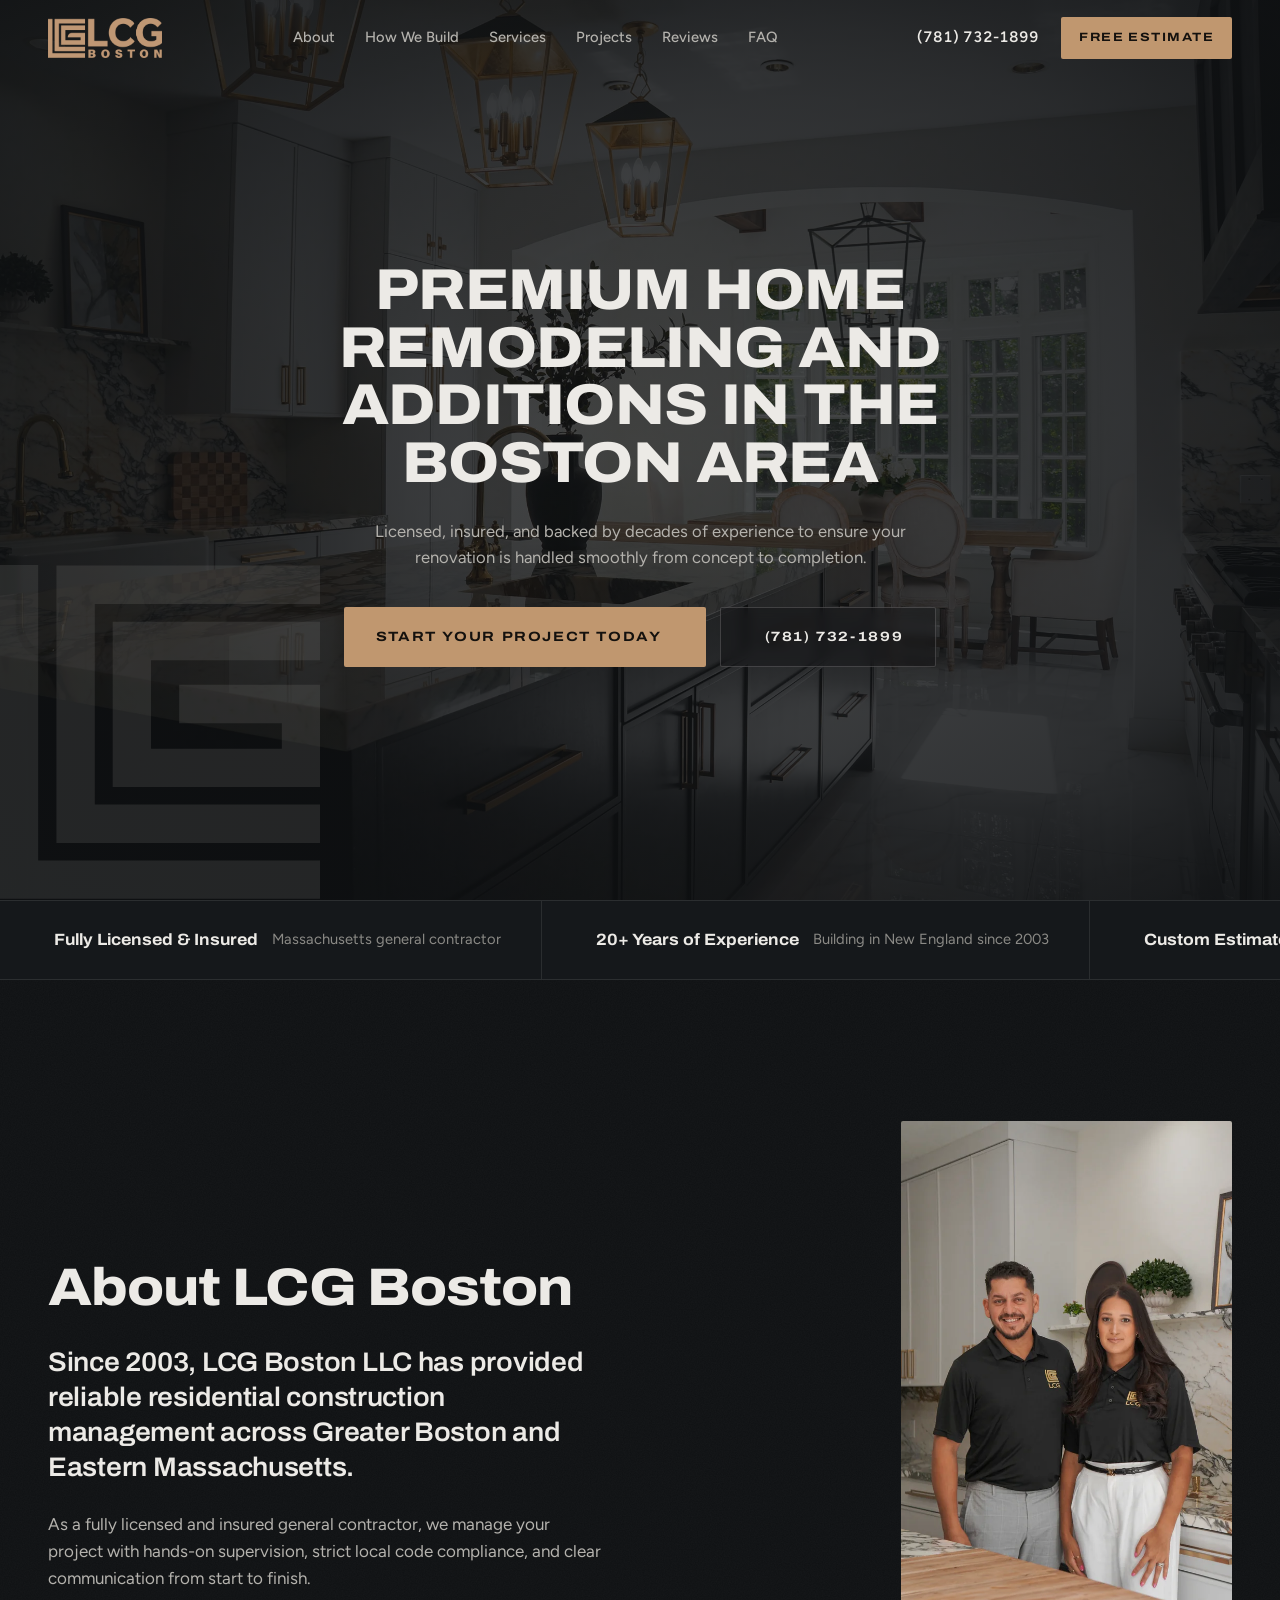
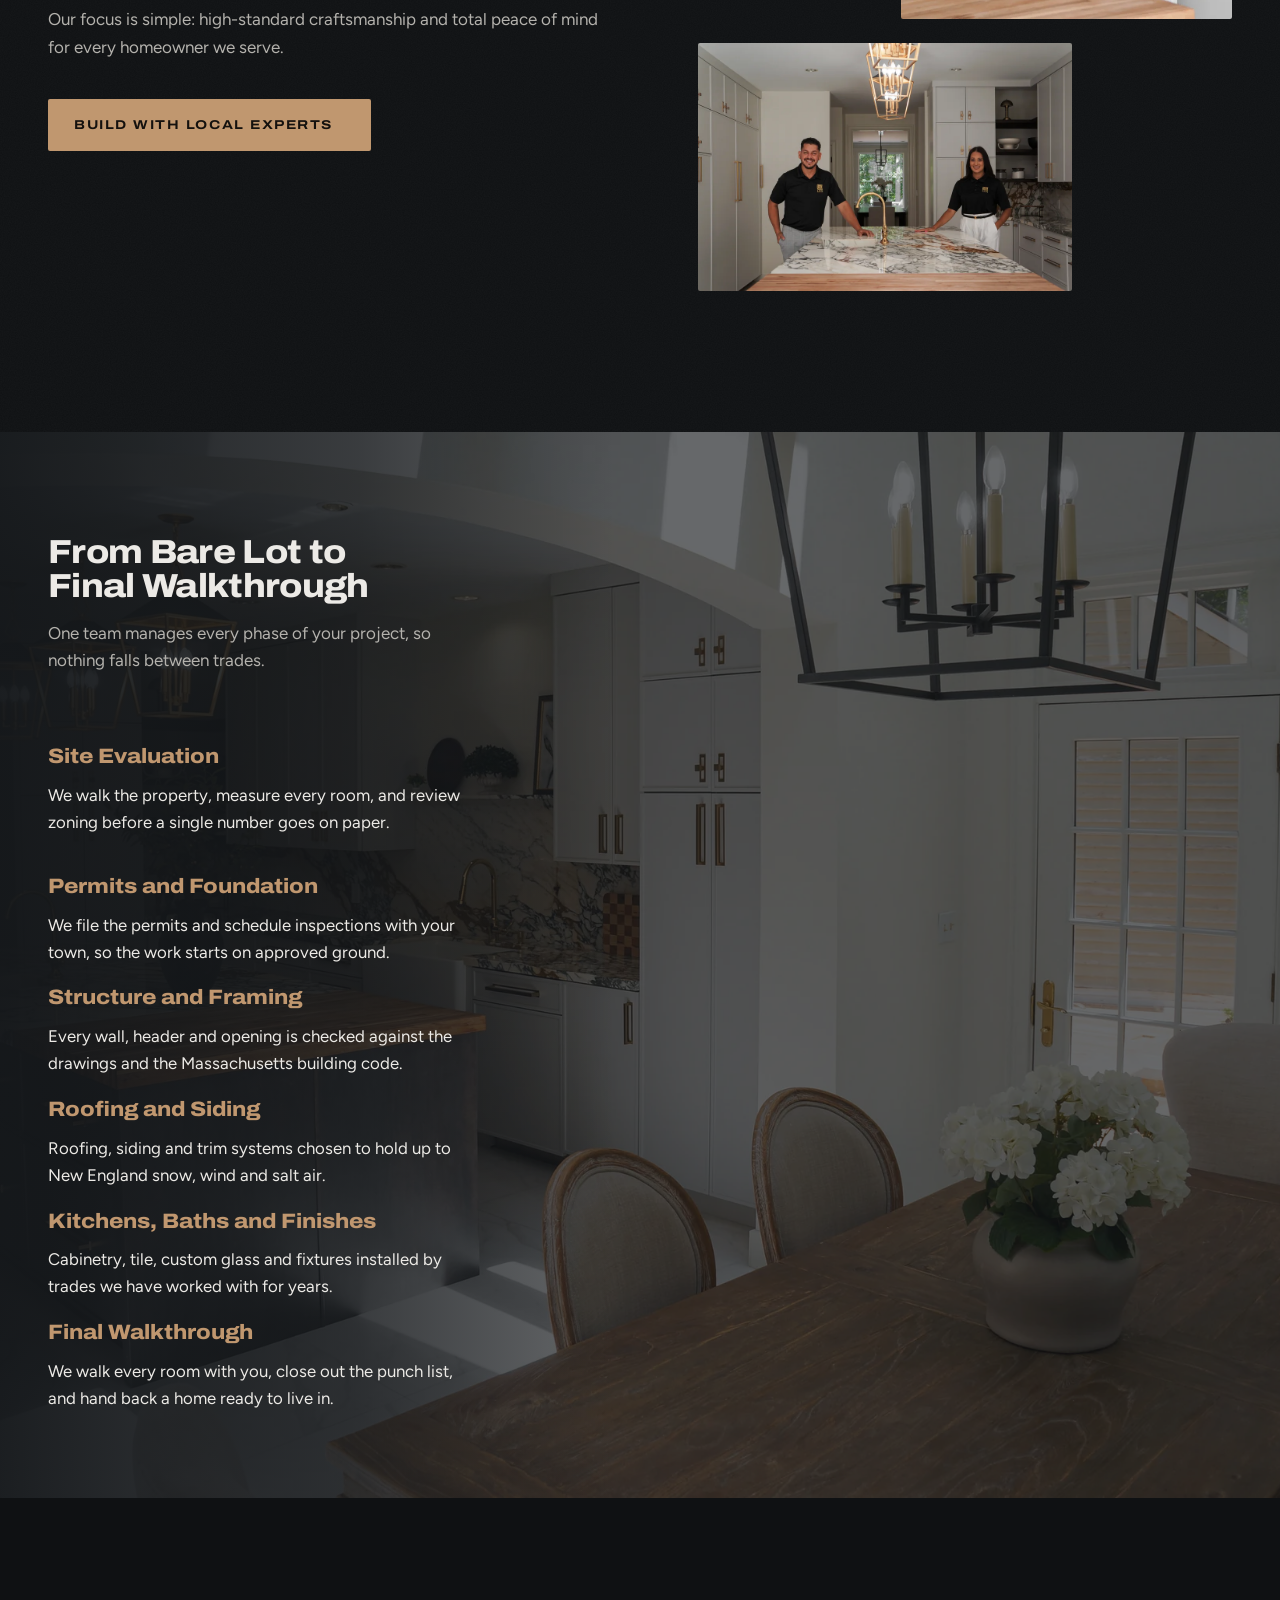
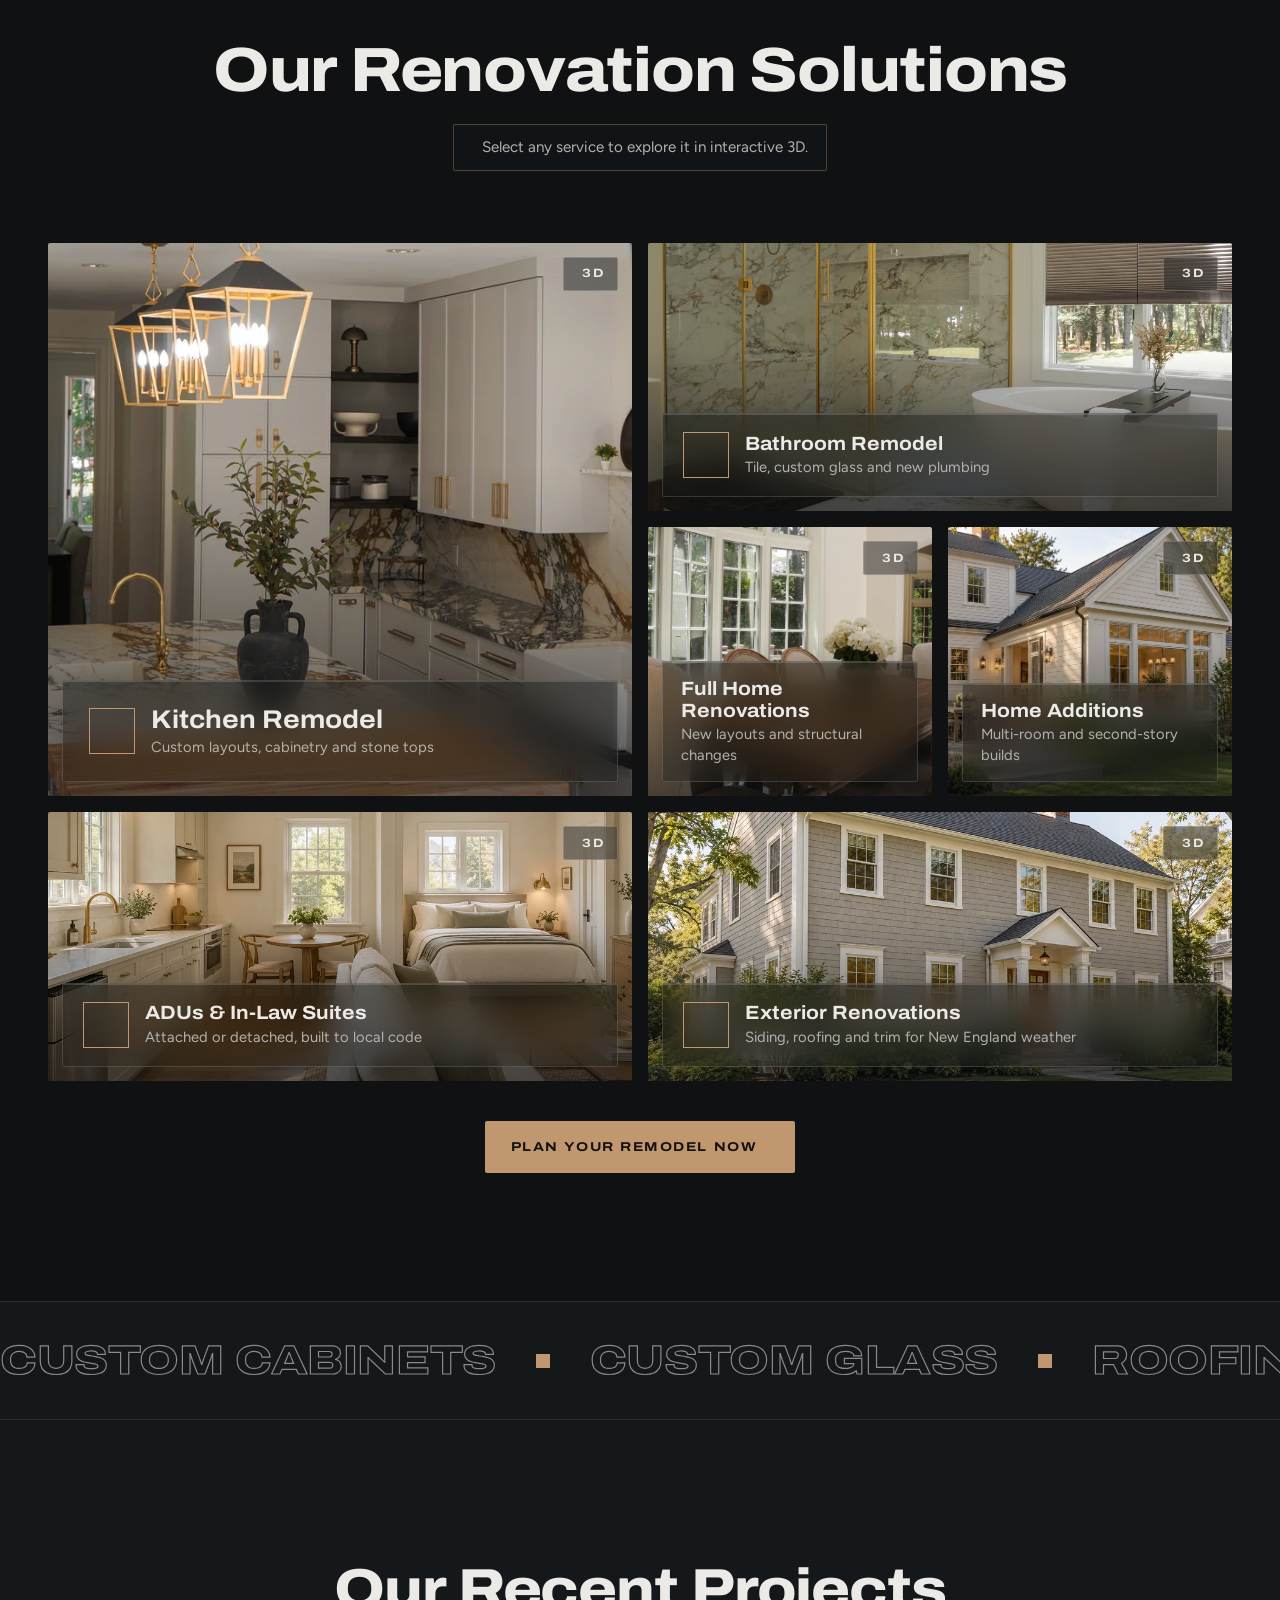
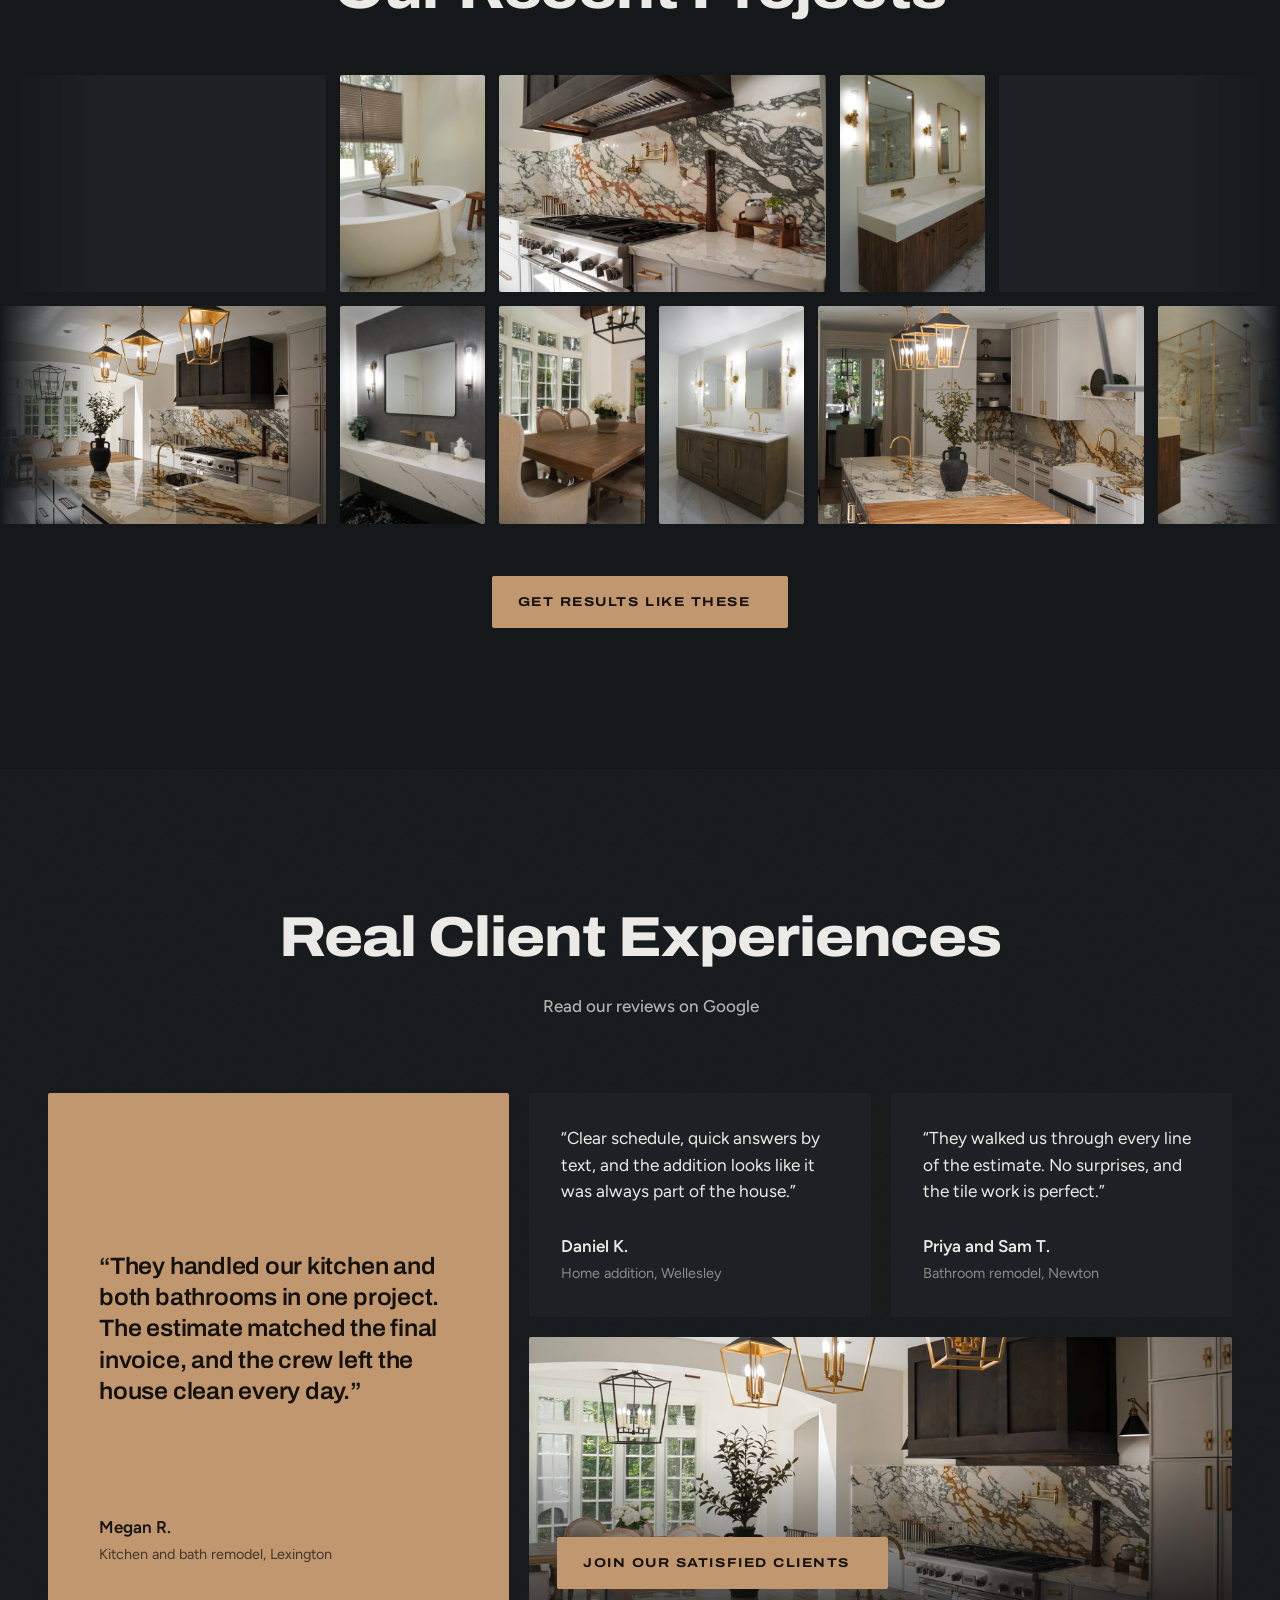
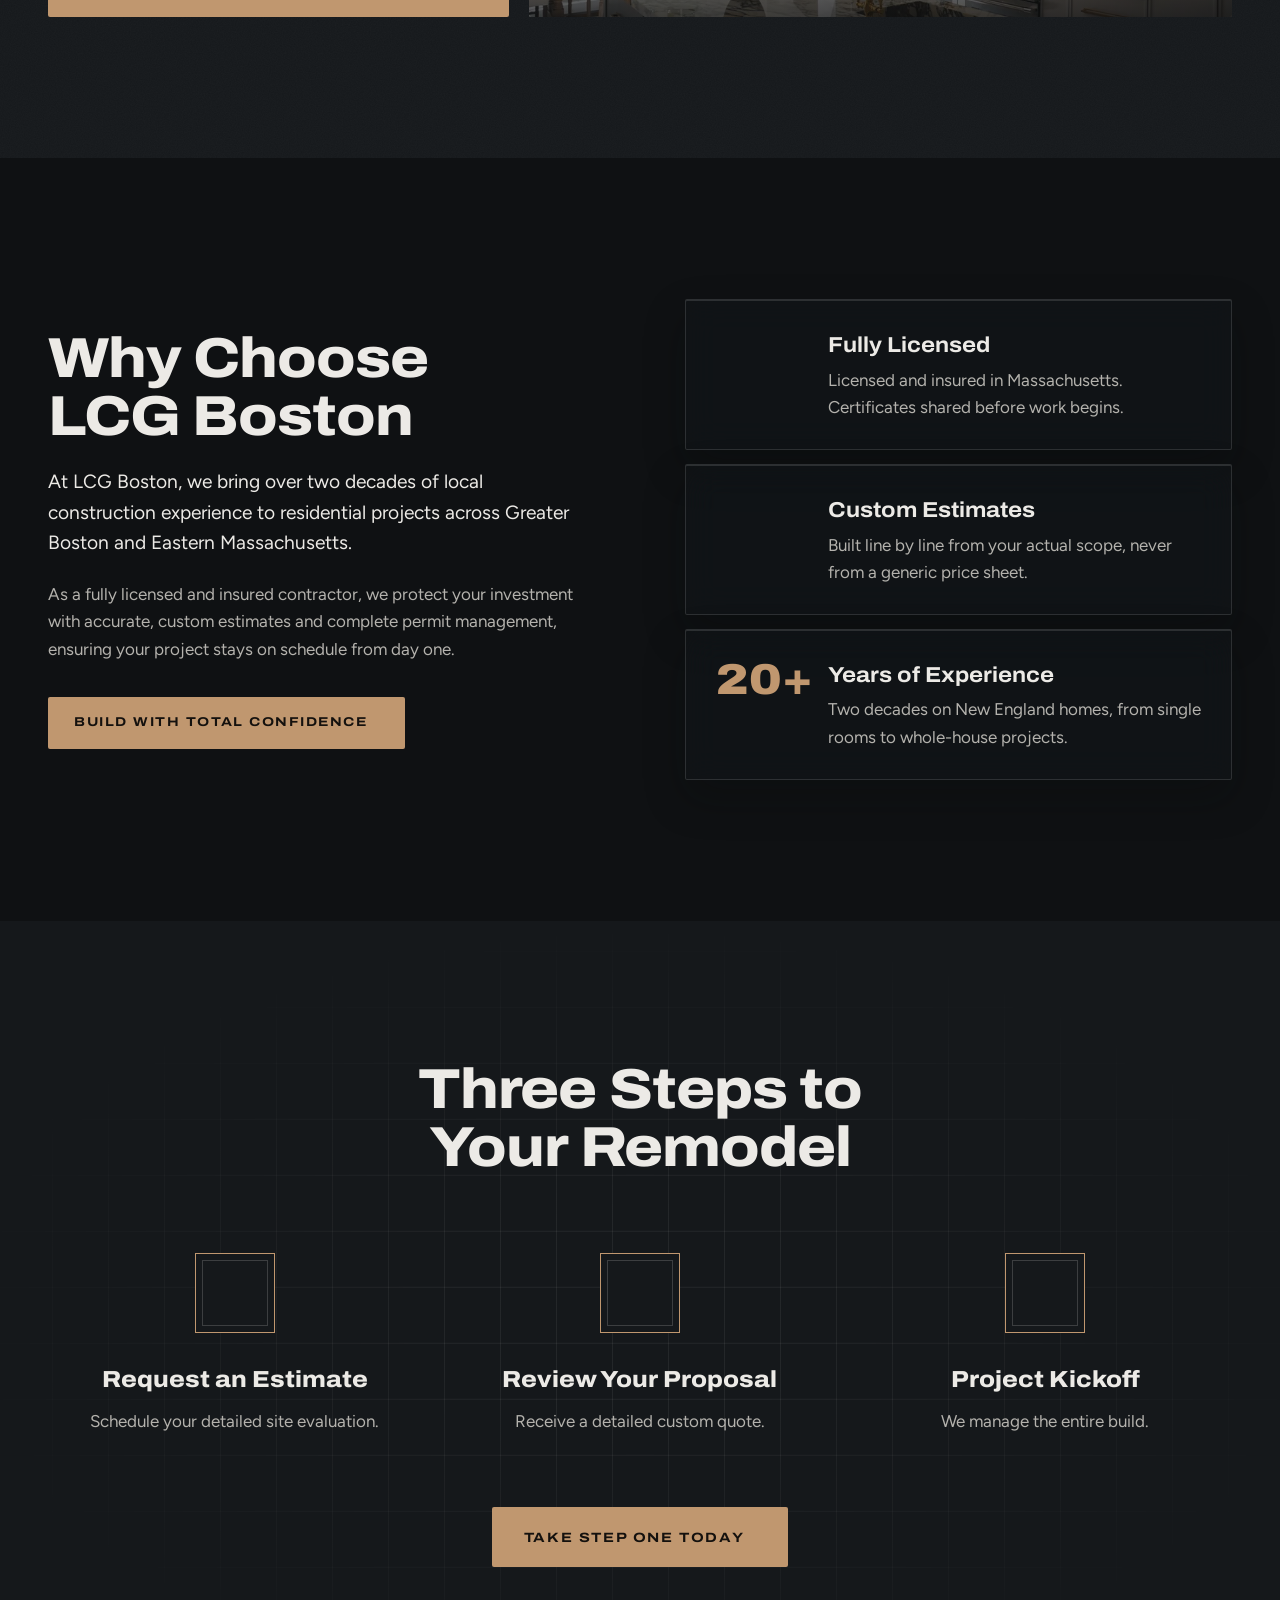
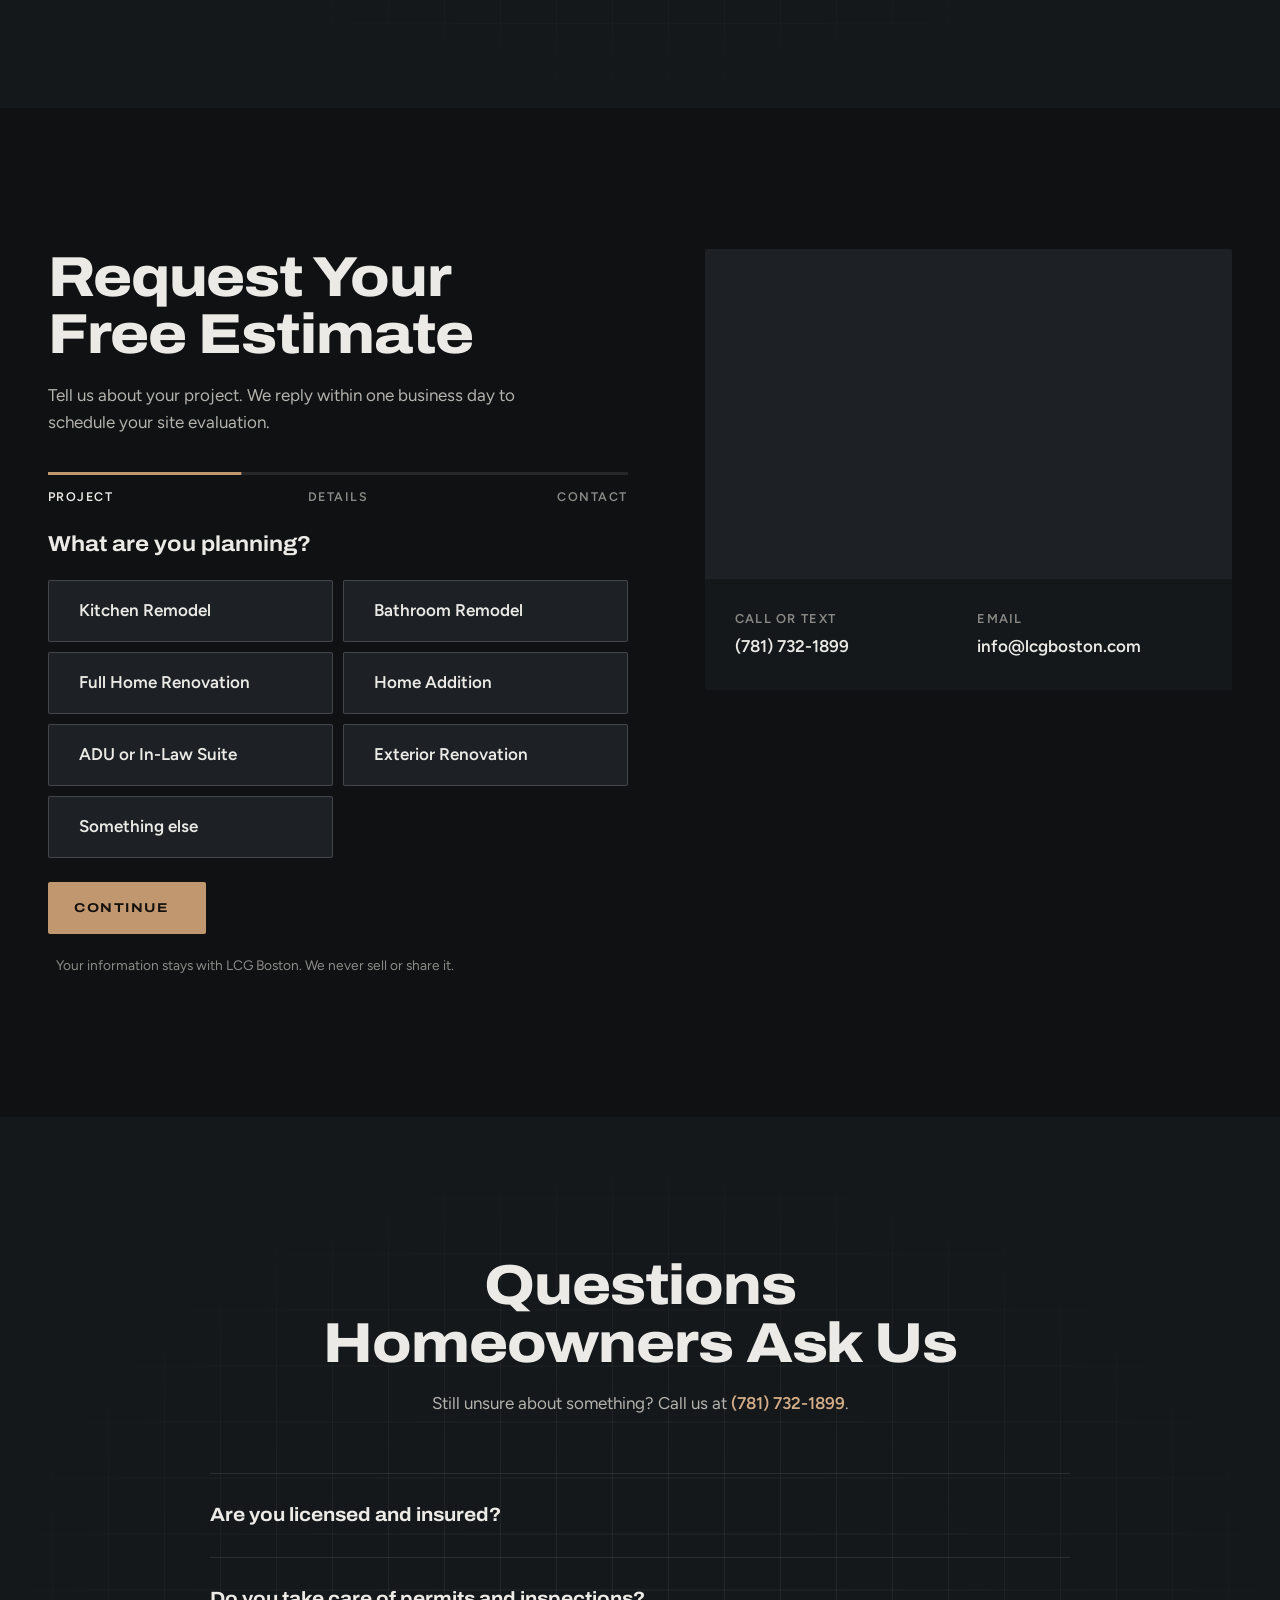
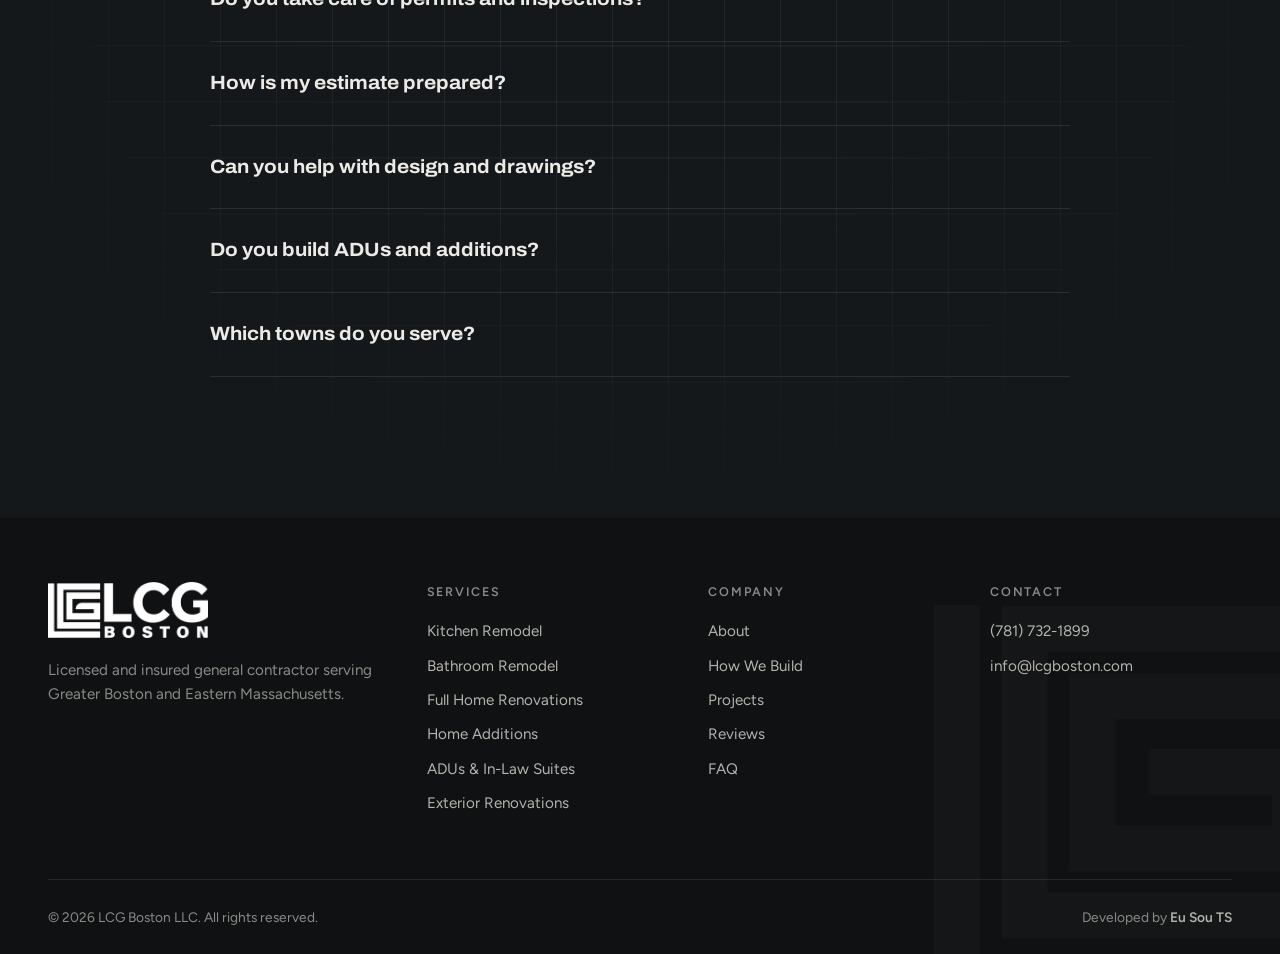
==== index.html @ 36c61ddd "Version stylesheet URL to refresh cached photo layout" ====
<!doctype html>
<html lang="en">
<head>
  <meta charset="utf-8">
  <meta name="viewport" content="width=device-width, initial-scale=1, viewport-fit=cover">
  <title>LCG Boston | Home Remodeling and Additions in Greater Boston</title>
  <meta name="description" content="Licensed and insured general contractor serving Greater Boston and Eastern Massachusetts since 2003. Kitchen and bathroom remodels, full renovations, additions, ADUs and exterior work.">
  <meta name="theme-color" content="#111315">
  <link rel="icon" type="image/webp" href="assets/img/brand/ICONE@3x.webp">

  <meta property="og:type" content="website">
  <meta property="og:title" content="LCG Boston | Premium Home Remodeling and Additions">
  <meta property="og:description" content="Licensed, insured, and backed by decades of experience. Kitchens, baths, additions and full renovations across Greater Boston.">
  <meta property="og:image" content="assets/img/curated/kitchens/lcg-boston-kitchen-remodel-marble-island.webp">

  <link rel="preconnect" href="https://fonts.googleapis.com">
  <link rel="preconnect" href="https://fonts.gstatic.com" crossorigin>
  <link href="https://fonts.googleapis.com/css2?family=Archivo:wdth,wght@100..125,500..900&family=Figtree:wght@400;500;600&display=swap" rel="stylesheet">
  <link rel="stylesheet" href="https://unpkg.com/@phosphor-icons/web@2.1.1/src/regular/style.css">
  <link rel="stylesheet" href="https://unpkg.com/@phosphor-icons/web@2.1.1/src/fill/style.css">
  <link rel="stylesheet" href="https://unpkg.com/lenis@1.1.13/dist/lenis.css">
  <link rel="stylesheet" href="assets/css/style.css?v=2b852da">
  <link rel="preload" as="image" href="assets/img/curated/kitchens/lcg-boston-kitchen-remodel-marble-island.webp" imagesrcset="assets/img/curated/kitchens/lcg-boston-kitchen-remodel-marble-island-960.webp 960w, assets/img/curated/kitchens/lcg-boston-kitchen-remodel-marble-island.webp 2400w" imagesizes="100vw" fetchpriority="high">

  <script type="application/ld+json">
  {
    "@context": "https://schema.org",
    "@type": "GeneralContractor",
    "name": "LCG Boston LLC",
    "telephone": "+1-781-732-1899",
    "email": "info@lcgboston.com",
    "image": "assets/img/curated/kitchens/lcg-boston-kitchen-remodel-marble-island.webp",
    "logo": "assets/img/brand/LOGO@3x.webp",
    "foundingDate": "2013",
    "areaServed": ["Greater Boston", "Essex County, MA", "Middlesex County, MA", "Norfolk County, MA", "Suffolk County, MA"],
    "openingHours": "Mo-Fr 09:00-17:00",
    "priceRange": "$$$"
  }
  </script>
</head>
<body>
  <a class="skip" href="#main">Skip to content</a>

  <!-- Preloader: the LCG mark draws itself -->
  <div class="loader" aria-hidden="true">
    <svg class="loader__mark mark" viewBox="0 0 893 934">
      <path d="M53 0V878H893"/>
      <path d="M893 55H211V722H893"/>
      <path d="M893 212H368V566H840V388H500"/>
    </svg>
  </div>

  <!-- ============ HEADER ============ -->
  <header class="nav" data-nav>
    <div class="nav__inner wrap">
      <a href="#top" class="nav__logo" aria-label="LCG Boston home">
        <img src="assets/img/brand/LOGO@3x.webp" alt="LCG Boston" width="137" height="48">
      </a>
      <nav class="nav__links" aria-label="Primary">
        <a href="#about">About</a>
        <a href="#build">How We Build</a>
        <a href="#services">Services</a>
        <a href="#projects">Projects</a>
        <a href="#reviews">Reviews</a>
        <a href="#faq">FAQ</a>
      </nav>
      <div class="nav__actions">
        <a class="nav__phone" href="tel:+17817321899"><i class="ph ph-phone"></i><span>(781) 732-1899</span></a>
        <a class="btn btn--primary btn--sm" href="#estimate">Free Estimate</a>
        <button class="nav__burger" aria-label="Open menu" aria-expanded="false" aria-controls="mobile-menu" data-burger>
          <span></span><span></span>
        </button>
      </div>
    </div>
  </header>

  <div class="mmenu" id="mobile-menu" data-mmenu hidden>
    <nav aria-label="Mobile">
      <a href="#about">About</a>
      <a href="#build">How We Build</a>
      <a href="#services">Services</a>
      <a href="#projects">Projects</a>
      <a href="#reviews">Reviews</a>
      <a href="#faq">FAQ</a>
    </nav>
    <div class="mmenu__foot">
      <a class="btn btn--primary" href="#estimate">Free Estimate</a>
      <a class="btn btn--ghost" href="tel:+17817321899"><i class="ph ph-phone"></i> (781) 732-1899</a>
    </div>
  </div>

  <main id="main">

    <!-- ============ HERO ============ -->
    <section class="hero" id="top">
      <div class="hero__media" data-hero-media>
        <img src="assets/img/curated/kitchens/lcg-boston-kitchen-remodel-marble-island.webp" srcset="assets/img/curated/kitchens/lcg-boston-kitchen-remodel-marble-island-960.webp 960w, assets/img/curated/kitchens/lcg-boston-kitchen-remodel-marble-island.webp 2400w" sizes="100vw" alt="Finished kitchen with a dark island, veined stone countertops and brass pendant lights" width="2400" height="1595" fetchpriority="high" decoding="async">
      </div>
      <div class="hero__shade"></div>
      <svg class="hero__mark mark" viewBox="0 0 893 934" aria-hidden="true" data-hero-mark>
        <path d="M53 0V878H893"/>
        <path d="M893 55H211V722H893"/>
        <path d="M893 212H368V566H840V388H500"/>
      </svg>
      <div class="hero__content wrap">
        <h1 class="hero__title" data-split>Premium Home Remodeling and Additions in the Boston Area</h1>
        <p class="hero__sub" data-hero-in>Licensed, insured, and backed by decades of experience to ensure your renovation is handled smoothly from concept to completion.</p>
        <div class="hero__ctas" data-hero-in>
          <a class="btn btn--primary btn--lg" href="#estimate">Start Your Project Today <i class="ph ph-arrow-right"></i></a>
          <a class="btn btn--ghost btn--lg" href="tel:+17817321899"><i class="ph ph-phone"></i> (781) 732-1899</a>
        </div>
      </div>
    </section>

    <!-- ============ CREDENTIALS ============ -->
    <section class="creds" aria-label="Why homeowners choose LCG Boston">
      <div class="creds__track">
        <ul class="creds__list">
          <li><i class="ph ph-seal-check"></i><strong>Fully Licensed &amp; Insured</strong><span>Massachusetts general contractor</span></li>
          <li><i class="ph ph-calendar-check"></i><strong>20+ Years of Experience</strong><span>Building in New England since 2003</span></li>
          <li><i class="ph ph-file-text"></i><strong>Custom Estimates</strong><span>Prepared by hand for your scope</span></li>
          <li><i class="ph ph-stamp"></i><strong>Permits Handled</strong><span>Filing, inspections and code compliance</span></li>
          <li><i class="ph ph-compass-tool"></i><strong>Architect &amp; Designer Support</strong><span>Layouts, finishes and permit drawings</span></li>
          <li><i class="ph ph-handshake"></i><strong>Owner-Led Projects</strong><span>You talk to the owners, not a call center</span></li>
        </ul>
        <ul class="creds__list" aria-hidden="true">
          <li><i class="ph ph-seal-check"></i><strong>Fully Licensed &amp; Insured</strong><span>Massachusetts general contractor</span></li>
          <li><i class="ph ph-calendar-check"></i><strong>20+ Years of Experience</strong><span>Building in New England since 2003</span></li>
          <li><i class="ph ph-file-text"></i><strong>Custom Estimates</strong><span>Prepared by hand for your scope</span></li>
          <li><i class="ph ph-stamp"></i><strong>Permits Handled</strong><span>Filing, inspections and code compliance</span></li>
          <li><i class="ph ph-compass-tool"></i><strong>Architect &amp; Designer Support</strong><span>Layouts, finishes and permit drawings</span></li>
          <li><i class="ph ph-handshake"></i><strong>Owner-Led Projects</strong><span>You talk to the owners, not a call center</span></li>
        </ul>
      </div>
    </section>

    <!-- ============ ABOUT ============ -->
    <section class="about section tex-grain" id="about">
      <div class="wrap about__grid">
        <div class="about__text">
          <h2 class="h2" data-split>About LCG Boston</h2>
          <p class="about__lead" data-words>Since 2003, LCG Boston LLC has provided reliable residential construction management across Greater Boston and Eastern Massachusetts.</p>
          <div class="about__body" data-reveal>
            <p>As a fully licensed and insured general contractor, we manage your project with hands-on supervision, strict local code compliance, and clear communication from start to finish.</p>
            <p>Our focus is simple: high-standard craftsmanship and total peace of mind for every homeowner we serve.</p>
          </div>
          <a class="btn btn--primary about__cta" href="#estimate" data-reveal>Build With Local Experts <i class="ph ph-arrow-right"></i></a>
        </div>
        <div class="about__media">
          <figure class="about__img about__img--a">
            <img src="assets/img/curated/about-us/lcg-boston-about-us-team-portrait.webp" srcset="assets/img/curated/about-us/lcg-boston-about-us-team-portrait-960.webp 638w, assets/img/curated/about-us/lcg-boston-about-us-team-portrait.webp 1329w" sizes="(max-width: 860px) 68vw, 30vw" alt="Two LCG Boston team members wearing branded shirts in a finished kitchen" width="1329" height="2000" loading="lazy" decoding="async">
          </figure>
          <figure class="about__img about__img--b">
            <img src="assets/img/curated/about-us/lcg-boston-about-us-team-kitchen-wide.webp" srcset="assets/img/curated/about-us/lcg-boston-about-us-team-kitchen-wide-960.webp 960w, assets/img/curated/about-us/lcg-boston-about-us-team-kitchen-wide.webp 2000w" sizes="(max-width: 860px) 78vw, 34vw" alt="Two LCG Boston team members standing behind a finished kitchen island" width="2000" height="1329" loading="lazy" decoding="async">
          </figure>
        </div>
      </div>
    </section>

    <!-- ============ 3D BUILD ============ -->
    <section class="build" id="build" aria-labelledby="build-title">
      <div class="build__pin">
        <canvas class="build__canvas" aria-hidden="true"></canvas>
        <div class="build__fallback" aria-hidden="true">
          <img src="assets/img/curated/interiors/lcg-boston-open-plan-kitchen-dining-room.webp" srcset="assets/img/curated/interiors/lcg-boston-open-plan-kitchen-dining-room-960.webp 960w, assets/img/curated/interiors/lcg-boston-open-plan-kitchen-dining-room.webp 2000w" sizes="100vw" alt="" width="2000" height="1329" loading="lazy" decoding="async">
        </div>
        <div class="build__ui wrap">
          <header class="build__head">
            <h2 class="h2" id="build-title"><span>From Bare Lot to</span> <span>Final Walkthrough</span></h2>
            <p class="build__intro">One team manages every phase of your project, so nothing falls between trades.</p>
          </header>

          <ol class="build__stages" data-stages>
            <li class="is-active">
              <h3>Site Evaluation</h3>
              <p>We walk the property, measure every room, and review zoning before a single number goes on paper.</p>
            </li>
            <li>
              <h3>Permits and Foundation</h3>
              <p>We file the permits and schedule inspections with your town, so the work starts on approved ground.</p>
            </li>
            <li>
              <h3>Structure and Framing</h3>
              <p>Every wall, header and opening is checked against the drawings and the Massachusetts building code.</p>
            </li>
            <li>
              <h3>Roofing and Siding</h3>
              <p>Roofing, siding and trim systems chosen to hold up to New England snow, wind and salt air.</p>
            </li>
            <li>
              <h3>Kitchens, Baths and Finishes</h3>
              <p>Cabinetry, tile, custom glass and fixtures installed by trades we have worked with for years.</p>
            </li>
            <li>
              <h3>Final Walkthrough</h3>
              <p>We walk every room with you, close out the punch list, and hand back a home ready to live in.</p>
            </li>
          </ol>

          <div class="build__meter" aria-hidden="true">
            <span class="build__pct" data-pct>0</span><span class="build__pct-sign">%</span>
            <span class="build__pct-lbl">complete</span>
          </div>
        </div>
      </div>
    </section>

    <!-- ============ SERVICES ============ -->
    <section class="services section" id="services">
      <div class="wrap">
        <h2 class="h2 services__title" data-split>Our Renovation Solutions</h2>
        <p class="services__hint" data-reveal><i class="ph ph-cube"></i> Select any service to explore it in interactive 3D.</p>
        <div class="svc-grid">
          <article class="svc-card" data-service="kitchen">
            <img src="assets/img/curated/kitchens/lcg-boston-kitchen-custom-cabinets-brass-pendants.webp" srcset="assets/img/curated/kitchens/lcg-boston-kitchen-custom-cabinets-brass-pendants-960.webp 960w, assets/img/curated/kitchens/lcg-boston-kitchen-custom-cabinets-brass-pendants.webp 2000w" sizes="(max-width: 600px) 100vw, 50vw" alt="Custom kitchen cabinets with brass handles, pendant lights and a wood counter extension" width="2000" height="1329" loading="lazy" decoding="async">
            <div class="svc-card__glass">
              <span class="svc-card__icon"><i class="ph ph-cooking-pot"></i></span>
              <h3>Kitchen Remodel</h3>
              <p>Custom layouts, cabinetry and stone tops</p>
            </div>
            <span class="svc-card__3d" aria-hidden="true"><i class="ph ph-cube"></i>3D</span>
            <button class="svc-card__hit" type="button" aria-haspopup="dialog" aria-label="Open Kitchen Remodel in 3D"></button>
          </article>
          <article class="svc-card" data-service="bathroom">
            <img src="assets/img/curated/bathrooms/lcg-boston-bathroom-glass-shower-freestanding-tub.webp" srcset="assets/img/curated/bathrooms/lcg-boston-bathroom-glass-shower-freestanding-tub-960.webp 960w, assets/img/curated/bathrooms/lcg-boston-bathroom-glass-shower-freestanding-tub.webp 2000w" sizes="(max-width: 600px) 100vw, 50vw" alt="Finished bathroom with a glass shower, brass trim and a freestanding bathtub" width="2000" height="1339" loading="lazy" decoding="async">
            <div class="svc-card__glass">
              <span class="svc-card__icon"><i class="ph ph-bathtub"></i></span>
              <h3>Bathroom Remodel</h3>
              <p>Tile, custom glass and new plumbing</p>
            </div>
            <span class="svc-card__3d" aria-hidden="true"><i class="ph ph-cube"></i>3D</span>
            <button class="svc-card__hit" type="button" aria-haspopup="dialog" aria-label="Open Bathroom Remodel in 3D"></button>
          </article>
          <article class="svc-card" data-service="full">
            <img src="assets/img/curated/interiors/lcg-boston-dining-room-large-windows.webp" srcset="assets/img/curated/interiors/lcg-boston-dining-room-large-windows-960.webp 638w, assets/img/curated/interiors/lcg-boston-dining-room-large-windows.webp 1329w" sizes="(max-width: 600px) 100vw, 25vw" alt="Dining room with a wood table, upholstered chairs and large windows" width="1329" height="2000" loading="lazy" decoding="async">
            <div class="svc-card__glass">
              <span class="svc-card__icon"><i class="ph ph-house-line"></i></span>
              <h3>Full Home Renovations</h3>
              <p>New layouts and structural changes</p>
            </div>
            <span class="svc-card__3d" aria-hidden="true"><i class="ph ph-cube"></i>3D</span>
            <button class="svc-card__hit" type="button" aria-haspopup="dialog" aria-label="Open Full Home Renovations in 3D"></button>
          </article>
          <article class="svc-card" data-service="addition">
            <img src="assets/img/services/lcg-boston-home-addition-concept.webp" srcset="assets/img/services/lcg-boston-home-addition-concept-960.webp 640w, assets/img/services/lcg-boston-home-addition-concept.webp 1024w" sizes="(max-width: 600px) 100vw, 25vw" alt="Illustrative home addition with white siding, tall windows and a stone patio" width="1024" height="1536" loading="lazy" decoding="async" data-generated="true">
            <div class="svc-card__glass">
              <span class="svc-card__icon"><i class="ph ph-arrows-out-cardinal"></i></span>
              <h3>Home Additions</h3>
              <p>Multi-room and second-story builds</p>
            </div>
            <span class="svc-card__3d" aria-hidden="true"><i class="ph ph-cube"></i>3D</span>
            <button class="svc-card__hit" type="button" aria-haspopup="dialog" aria-label="Open Home Additions in 3D"></button>
          </article>
          <article class="svc-card" data-service="adu">
            <img src="assets/img/services/lcg-boston-adu-in-law-suite-concept.webp" srcset="assets/img/services/lcg-boston-adu-in-law-suite-concept-960.webp 960w, assets/img/services/lcg-boston-adu-in-law-suite-concept.webp 1536w" sizes="(max-width: 600px) 100vw, 50vw" alt="Illustrative in-law suite with a kitchenette, living area and sleeping alcove" width="1536" height="1024" loading="lazy" decoding="async" data-generated="true">
            <div class="svc-card__glass">
              <span class="svc-card__icon"><i class="ph ph-door-open"></i></span>
              <h3>ADUs &amp; In-Law Suites</h3>
              <p>Attached or detached, built to local code</p>
            </div>
            <span class="svc-card__3d" aria-hidden="true"><i class="ph ph-cube"></i>3D</span>
            <button class="svc-card__hit" type="button" aria-haspopup="dialog" aria-label="Open ADUs and In-Law Suites in 3D"></button>
          </article>
          <article class="svc-card" data-service="exterior">
            <img src="assets/img/services/lcg-boston-exterior-renovation-concept.webp" srcset="assets/img/services/lcg-boston-exterior-renovation-concept-960.webp 960w, assets/img/services/lcg-boston-exterior-renovation-concept.webp 1536w" sizes="(max-width: 600px) 100vw, 50vw" alt="Illustrative New England home with shingle siding, white trim and a charcoal roof" width="1536" height="1024" loading="lazy" decoding="async" data-generated="true">
            <div class="svc-card__glass">
              <span class="svc-card__icon"><i class="ph ph-house"></i></span>
              <h3>Exterior Renovations</h3>
              <p>Siding, roofing and trim for New England weather</p>
            </div>
            <span class="svc-card__3d" aria-hidden="true"><i class="ph ph-cube"></i>3D</span>
            <button class="svc-card__hit" type="button" aria-haspopup="dialog" aria-label="Open Exterior Renovations in 3D"></button>
          </article>
        </div>
        <div class="services__foot">
          <a class="btn btn--primary" href="#estimate">Plan Your Remodel Now <i class="ph ph-arrow-right"></i></a>
        </div>
      </div>

      <div class="marquee" aria-label="Also available: custom cabinets, custom glass, roofing, siding, gutters, trim work and tile">
        <div class="marquee__track" aria-hidden="true">
          <span>Custom Cabinets</span><i class="mq-mark"></i><span>Custom Glass</span><i class="mq-mark"></i><span>Roofing</span><i class="mq-mark"></i><span>Siding</span><i class="mq-mark"></i><span>Gutters</span><i class="mq-mark"></i><span>Trim Work</span><i class="mq-mark"></i><span>Tile</span><i class="mq-mark"></i>
          <span>Custom Cabinets</span><i class="mq-mark"></i><span>Custom Glass</span><i class="mq-mark"></i><span>Roofing</span><i class="mq-mark"></i><span>Siding</span><i class="mq-mark"></i><span>Gutters</span><i class="mq-mark"></i><span>Trim Work</span><i class="mq-mark"></i><span>Tile</span><i class="mq-mark"></i>
        </div>
      </div>
    </section>

    <!-- ============ PROJECTS ============ -->
    <!-- Curated photographs of LCG projects; repeated sets keep the gallery loop seamless. -->
    <section class="projects" id="projects" aria-labelledby="projects-title">
      <div class="wrap projects__head">
        <h2 class="h2" id="projects-title" data-split>Our Recent Projects</h2>
      </div>
      <div class="pg">
        <div class="pg-row">
          <div class="pg-track">
            <ul class="pg-set">
              <li class="pg-item pg-item--w"><img src="assets/img/curated/kitchens/lcg-boston-kitchen-remodel-marble-island.webp" srcset="assets/img/curated/kitchens/lcg-boston-kitchen-remodel-marble-island-960.webp 960w, assets/img/curated/kitchens/lcg-boston-kitchen-remodel-marble-island.webp 2400w" sizes="(max-width: 940px) 240px, (min-width: 1765px) 450px, 25.5vw" alt="Finished kitchen with a dark island, veined stone countertops and brass pendant lights" width="2400" height="1595" loading="lazy" decoding="async"></li>
              <li class="pg-item pg-item--t"><img src="assets/img/curated/bathrooms/lcg-boston-bathroom-freestanding-tub-window.webp" srcset="assets/img/curated/bathrooms/lcg-boston-bathroom-freestanding-tub-window-960.webp 638w, assets/img/curated/bathrooms/lcg-boston-bathroom-freestanding-tub-window.webp 1329w" sizes="(max-width: 940px) 107px, (min-width: 1765px) 200px, 11.34vw" alt="White freestanding bathtub beside a large window with a brass floor-mounted faucet" width="1329" height="2000" loading="lazy" decoding="async"></li>
              <li class="pg-item pg-item--w"><img src="assets/img/curated/kitchens/lcg-boston-kitchen-range-stone-backsplash.webp" srcset="assets/img/curated/kitchens/lcg-boston-kitchen-range-stone-backsplash-960.webp 960w, assets/img/curated/kitchens/lcg-boston-kitchen-range-stone-backsplash.webp 2000w" sizes="(max-width: 940px) 240px, (min-width: 1765px) 450px, 25.5vw" alt="Stainless steel range with a veined stone backsplash and brass pot filler" width="2000" height="1329" loading="lazy" decoding="async"></li>
              <li class="pg-item pg-item--t"><img src="assets/img/curated/bathrooms/lcg-boston-bathroom-double-vanity-wood.webp" srcset="assets/img/curated/bathrooms/lcg-boston-bathroom-double-vanity-wood-960.webp 638w, assets/img/curated/bathrooms/lcg-boston-bathroom-double-vanity-wood.webp 1329w" sizes="(max-width: 940px) 107px, (min-width: 1765px) 200px, 11.34vw" alt="Wood double vanity with white countertop, brass mirrors and wall lights" width="1329" height="2000" loading="lazy" decoding="async"></li>
              <li class="pg-item pg-item--w"><img src="assets/img/curated/interiors/lcg-boston-open-plan-kitchen-dining-room.webp" srcset="assets/img/curated/interiors/lcg-boston-open-plan-kitchen-dining-room-960.webp 960w, assets/img/curated/interiors/lcg-boston-open-plan-kitchen-dining-room.webp 2000w" sizes="(max-width: 940px) 240px, (min-width: 1765px) 450px, 25.5vw" alt="Open-plan kitchen and dining room with wood beams and large windows" width="2000" height="1329" loading="lazy" decoding="async"></li>
              <li class="pg-item pg-item--t"><img src="assets/img/curated/kitchens/lcg-boston-kitchen-dark-island-cabinetry.webp" srcset="assets/img/curated/kitchens/lcg-boston-kitchen-dark-island-cabinetry-960.webp 638w, assets/img/curated/kitchens/lcg-boston-kitchen-dark-island-cabinetry.webp 1329w" sizes="(max-width: 940px) 107px, (min-width: 1765px) 200px, 11.34vw" alt="Dark kitchen island cabinetry with brass pulls and a wood countertop extension" width="1329" height="2000" loading="lazy" decoding="async"></li>
              <li class="pg-item pg-item--w"><img src="assets/img/curated/bathrooms/lcg-boston-bathroom-glass-shower-freestanding-tub.webp" srcset="assets/img/curated/bathrooms/lcg-boston-bathroom-glass-shower-freestanding-tub-960.webp 960w, assets/img/curated/bathrooms/lcg-boston-bathroom-glass-shower-freestanding-tub.webp 2000w" sizes="(max-width: 940px) 240px, (min-width: 1765px) 450px, 25.5vw" alt="Finished bathroom with a glass shower, brass trim and a freestanding bathtub" width="2000" height="1339" loading="lazy" decoding="async"></li>
              <li class="pg-item pg-item--t"><img src="assets/img/curated/bathrooms/lcg-boston-powder-room-stone-vanity.webp" srcset="assets/img/curated/bathrooms/lcg-boston-powder-room-stone-vanity-960.webp 638w, assets/img/curated/bathrooms/lcg-boston-powder-room-stone-vanity.webp 1329w" sizes="(max-width: 940px) 107px, (min-width: 1765px) 200px, 11.34vw" alt="Dark powder room with a veined stone basin and a brass wall-mounted faucet" width="1329" height="2000" loading="lazy" decoding="async"></li>
              <li class="pg-item pg-item--w"><img src="assets/img/curated/kitchens/lcg-boston-kitchen-farmhouse-sink-cabinets.webp" srcset="assets/img/curated/kitchens/lcg-boston-kitchen-farmhouse-sink-cabinets-960.webp 960w, assets/img/curated/kitchens/lcg-boston-kitchen-farmhouse-sink-cabinets.webp 2000w" sizes="(max-width: 940px) 240px, (min-width: 1765px) 450px, 25.5vw" alt="White farmhouse sink surrounded by custom cabinets and a veined stone backsplash" width="2000" height="1366" loading="lazy" decoding="async"></li>
            </ul>
            <ul class="pg-set" aria-hidden="true">
              <li class="pg-item pg-item--w"><img src="assets/img/curated/kitchens/lcg-boston-kitchen-remodel-marble-island.webp" srcset="assets/img/curated/kitchens/lcg-boston-kitchen-remodel-marble-island-960.webp 960w, assets/img/curated/kitchens/lcg-boston-kitchen-remodel-marble-island.webp 2400w" sizes="(max-width: 940px) 240px, (min-width: 1765px) 450px, 25.5vw" alt="" width="2400" height="1595" loading="lazy" decoding="async"></li>
              <li class="pg-item pg-item--t"><img src="assets/img/curated/bathrooms/lcg-boston-bathroom-freestanding-tub-window.webp" srcset="assets/img/curated/bathrooms/lcg-boston-bathroom-freestanding-tub-window-960.webp 638w, assets/img/curated/bathrooms/lcg-boston-bathroom-freestanding-tub-window.webp 1329w" sizes="(max-width: 940px) 107px, (min-width: 1765px) 200px, 11.34vw" alt="" width="1329" height="2000" loading="lazy" decoding="async"></li>
              <li class="pg-item pg-item--w"><img src="assets/img/curated/kitchens/lcg-boston-kitchen-range-stone-backsplash.webp" srcset="assets/img/curated/kitchens/lcg-boston-kitchen-range-stone-backsplash-960.webp 960w, assets/img/curated/kitchens/lcg-boston-kitchen-range-stone-backsplash.webp 2000w" sizes="(max-width: 940px) 240px, (min-width: 1765px) 450px, 25.5vw" alt="" width="2000" height="1329" loading="lazy" decoding="async"></li>
              <li class="pg-item pg-item--t"><img src="assets/img/curated/bathrooms/lcg-boston-bathroom-double-vanity-wood.webp" srcset="assets/img/curated/bathrooms/lcg-boston-bathroom-double-vanity-wood-960.webp 638w, assets/img/curated/bathrooms/lcg-boston-bathroom-double-vanity-wood.webp 1329w" sizes="(max-width: 940px) 107px, (min-width: 1765px) 200px, 11.34vw" alt="" width="1329" height="2000" loading="lazy" decoding="async"></li>
              <li class="pg-item pg-item--w"><img src="assets/img/curated/interiors/lcg-boston-open-plan-kitchen-dining-room.webp" srcset="assets/img/curated/interiors/lcg-boston-open-plan-kitchen-dining-room-960.webp 960w, assets/img/curated/interiors/lcg-boston-open-plan-kitchen-dining-room.webp 2000w" sizes="(max-width: 940px) 240px, (min-width: 1765px) 450px, 25.5vw" alt="" width="2000" height="1329" loading="lazy" decoding="async"></li>
              <li class="pg-item pg-item--t"><img src="assets/img/curated/kitchens/lcg-boston-kitchen-dark-island-cabinetry.webp" srcset="assets/img/curated/kitchens/lcg-boston-kitchen-dark-island-cabinetry-960.webp 638w, assets/img/curated/kitchens/lcg-boston-kitchen-dark-island-cabinetry.webp 1329w" sizes="(max-width: 940px) 107px, (min-width: 1765px) 200px, 11.34vw" alt="" width="1329" height="2000" loading="lazy" decoding="async"></li>
              <li class="pg-item pg-item--w"><img src="assets/img/curated/bathrooms/lcg-boston-bathroom-glass-shower-freestanding-tub.webp" srcset="assets/img/curated/bathrooms/lcg-boston-bathroom-glass-shower-freestanding-tub-960.webp 960w, assets/img/curated/bathrooms/lcg-boston-bathroom-glass-shower-freestanding-tub.webp 2000w" sizes="(max-width: 940px) 240px, (min-width: 1765px) 450px, 25.5vw" alt="" width="2000" height="1339" loading="lazy" decoding="async"></li>
              <li class="pg-item pg-item--t"><img src="assets/img/curated/bathrooms/lcg-boston-powder-room-stone-vanity.webp" srcset="assets/img/curated/bathrooms/lcg-boston-powder-room-stone-vanity-960.webp 638w, assets/img/curated/bathrooms/lcg-boston-powder-room-stone-vanity.webp 1329w" sizes="(max-width: 940px) 107px, (min-width: 1765px) 200px, 11.34vw" alt="" width="1329" height="2000" loading="lazy" decoding="async"></li>
              <li class="pg-item pg-item--w"><img src="assets/img/curated/kitchens/lcg-boston-kitchen-farmhouse-sink-cabinets.webp" srcset="assets/img/curated/kitchens/lcg-boston-kitchen-farmhouse-sink-cabinets-960.webp 960w, assets/img/curated/kitchens/lcg-boston-kitchen-farmhouse-sink-cabinets.webp 2000w" sizes="(max-width: 940px) 240px, (min-width: 1765px) 450px, 25.5vw" alt="" width="2000" height="1366" loading="lazy" decoding="async"></li>
            </ul>
          </div>
        </div>
        <div class="pg-row pg-row--rev">
          <div class="pg-track">
            <ul class="pg-set">
              <li class="pg-item pg-item--w"><img src="assets/img/curated/kitchens/lcg-boston-kitchen-remodel-range-and-island.webp" srcset="assets/img/curated/kitchens/lcg-boston-kitchen-remodel-range-and-island-960.webp 960w, assets/img/curated/kitchens/lcg-boston-kitchen-remodel-range-and-island.webp 2400w" sizes="(max-width: 940px) 240px, (min-width: 1765px) 450px, 25.5vw" alt="Kitchen island facing a professional range and dark wood hood" width="2400" height="1595" loading="lazy" decoding="async"></li>
              <li class="pg-item pg-item--t"><img src="assets/img/curated/bathrooms/lcg-boston-powder-room-floating-vanity.webp" srcset="assets/img/curated/bathrooms/lcg-boston-powder-room-floating-vanity-960.webp 638w, assets/img/curated/bathrooms/lcg-boston-powder-room-floating-vanity.webp 1329w" sizes="(max-width: 940px) 107px, (min-width: 1765px) 200px, 11.34vw" alt="Floating white vanity with a gray tile backsplash and brass wall faucet" width="1329" height="2000" loading="lazy" decoding="async"></li>
              <li class="pg-item pg-item--t"><img src="assets/img/curated/interiors/lcg-boston-dining-room-large-windows.webp" srcset="assets/img/curated/interiors/lcg-boston-dining-room-large-windows-960.webp 638w, assets/img/curated/interiors/lcg-boston-dining-room-large-windows.webp 1329w" sizes="(max-width: 940px) 107px, (min-width: 1765px) 200px, 11.34vw" alt="Dining room with a wood table, upholstered chairs and large windows" width="1329" height="2000" loading="lazy" decoding="async"></li>
              <li class="pg-item pg-item--t"><img src="assets/img/curated/bathrooms/lcg-boston-bathroom-double-vanity-brass-lights.webp" srcset="assets/img/curated/bathrooms/lcg-boston-bathroom-double-vanity-brass-lights-960.webp 638w, assets/img/curated/bathrooms/lcg-boston-bathroom-double-vanity-brass-lights.webp 1329w" sizes="(max-width: 940px) 107px, (min-width: 1765px) 200px, 11.34vw" alt="Wood double vanity with brass faucets, gold-framed mirrors and glass globe lights" width="1329" height="2000" loading="lazy" decoding="async"></li>
              <li class="pg-item pg-item--w"><img src="assets/img/curated/kitchens/lcg-boston-kitchen-custom-cabinets-brass-pendants.webp" srcset="assets/img/curated/kitchens/lcg-boston-kitchen-custom-cabinets-brass-pendants-960.webp 960w, assets/img/curated/kitchens/lcg-boston-kitchen-custom-cabinets-brass-pendants.webp 2000w" sizes="(max-width: 940px) 240px, (min-width: 1765px) 450px, 25.5vw" alt="Custom kitchen cabinets with brass handles, pendant lights and a wood counter extension" width="2000" height="1329" loading="lazy" decoding="async"></li>
              <li class="pg-item pg-item--t"><img src="assets/img/curated/bathrooms/lcg-boston-bathroom-skylight-gold-shower.webp" srcset="assets/img/curated/bathrooms/lcg-boston-bathroom-skylight-gold-shower-960.webp 638w, assets/img/curated/bathrooms/lcg-boston-bathroom-skylight-gold-shower.webp 1329w" sizes="(max-width: 940px) 107px, (min-width: 1765px) 200px, 11.34vw" alt="Bathroom with a skylight, brass-framed glass shower and freestanding tub" width="1329" height="2000" loading="lazy" decoding="async"></li>
              <li class="pg-item pg-item--t"><img src="assets/img/curated/bathrooms/lcg-boston-bathroom-gray-vanity-arched-mirror.webp" srcset="assets/img/curated/bathrooms/lcg-boston-bathroom-gray-vanity-arched-mirror-960.webp 638w, assets/img/curated/bathrooms/lcg-boston-bathroom-gray-vanity-arched-mirror.webp 1329w" sizes="(max-width: 940px) 107px, (min-width: 1765px) 200px, 11.34vw" alt="Gray bathroom vanity with a black faucet and an arched mirror" width="1329" height="2000" loading="lazy" decoding="async"></li>
              <li class="pg-item pg-item--t"><img src="assets/img/curated/bathrooms/lcg-boston-bathroom-tub-hexagon-tile.webp" srcset="assets/img/curated/bathrooms/lcg-boston-bathroom-tub-hexagon-tile-960.webp 638w, assets/img/curated/bathrooms/lcg-boston-bathroom-tub-hexagon-tile.webp 1329w" sizes="(max-width: 940px) 107px, (min-width: 1765px) 200px, 11.34vw" alt="Built-in bathtub with hexagonal wall tile and a recessed shower niche" width="1329" height="2000" loading="lazy" decoding="async"></li>
              <li class="pg-item pg-item--t"><img src="assets/img/curated/details/lcg-boston-bathroom-hexagon-tile-niche.webp" srcset="assets/img/curated/details/lcg-boston-bathroom-hexagon-tile-niche-960.webp 637w, assets/img/curated/details/lcg-boston-bathroom-hexagon-tile-niche.webp 1329w" sizes="(max-width: 940px) 107px, (min-width: 1765px) 200px, 11.34vw" alt="Recessed shower niche surrounded by white and gray hexagonal tile with gold accents" width="1329" height="2000" loading="lazy" decoding="async"></li>
            </ul>
            <ul class="pg-set" aria-hidden="true">
              <li class="pg-item pg-item--w"><img src="assets/img/curated/kitchens/lcg-boston-kitchen-remodel-range-and-island.webp" srcset="assets/img/curated/kitchens/lcg-boston-kitchen-remodel-range-and-island-960.webp 960w, assets/img/curated/kitchens/lcg-boston-kitchen-remodel-range-and-island.webp 2400w" sizes="(max-width: 940px) 240px, (min-width: 1765px) 450px, 25.5vw" alt="" width="2400" height="1595" loading="lazy" decoding="async"></li>
              <li class="pg-item pg-item--t"><img src="assets/img/curated/bathrooms/lcg-boston-powder-room-floating-vanity.webp" srcset="assets/img/curated/bathrooms/lcg-boston-powder-room-floating-vanity-960.webp 638w, assets/img/curated/bathrooms/lcg-boston-powder-room-floating-vanity.webp 1329w" sizes="(max-width: 940px) 107px, (min-width: 1765px) 200px, 11.34vw" alt="" width="1329" height="2000" loading="lazy" decoding="async"></li>
              <li class="pg-item pg-item--t"><img src="assets/img/curated/interiors/lcg-boston-dining-room-large-windows.webp" srcset="assets/img/curated/interiors/lcg-boston-dining-room-large-windows-960.webp 638w, assets/img/curated/interiors/lcg-boston-dining-room-large-windows.webp 1329w" sizes="(max-width: 940px) 107px, (min-width: 1765px) 200px, 11.34vw" alt="" width="1329" height="2000" loading="lazy" decoding="async"></li>
              <li class="pg-item pg-item--t"><img src="assets/img/curated/bathrooms/lcg-boston-bathroom-double-vanity-brass-lights.webp" srcset="assets/img/curated/bathrooms/lcg-boston-bathroom-double-vanity-brass-lights-960.webp 638w, assets/img/curated/bathrooms/lcg-boston-bathroom-double-vanity-brass-lights.webp 1329w" sizes="(max-width: 940px) 107px, (min-width: 1765px) 200px, 11.34vw" alt="" width="1329" height="2000" loading="lazy" decoding="async"></li>
              <li class="pg-item pg-item--w"><img src="assets/img/curated/kitchens/lcg-boston-kitchen-custom-cabinets-brass-pendants.webp" srcset="assets/img/curated/kitchens/lcg-boston-kitchen-custom-cabinets-brass-pendants-960.webp 960w, assets/img/curated/kitchens/lcg-boston-kitchen-custom-cabinets-brass-pendants.webp 2000w" sizes="(max-width: 940px) 240px, (min-width: 1765px) 450px, 25.5vw" alt="" width="2000" height="1329" loading="lazy" decoding="async"></li>
              <li class="pg-item pg-item--t"><img src="assets/img/curated/bathrooms/lcg-boston-bathroom-skylight-gold-shower.webp" srcset="assets/img/curated/bathrooms/lcg-boston-bathroom-skylight-gold-shower-960.webp 638w, assets/img/curated/bathrooms/lcg-boston-bathroom-skylight-gold-shower.webp 1329w" sizes="(max-width: 940px) 107px, (min-width: 1765px) 200px, 11.34vw" alt="" width="1329" height="2000" loading="lazy" decoding="async"></li>
              <li class="pg-item pg-item--t"><img src="assets/img/curated/bathrooms/lcg-boston-bathroom-gray-vanity-arched-mirror.webp" srcset="assets/img/curated/bathrooms/lcg-boston-bathroom-gray-vanity-arched-mirror-960.webp 638w, assets/img/curated/bathrooms/lcg-boston-bathroom-gray-vanity-arched-mirror.webp 1329w" sizes="(max-width: 940px) 107px, (min-width: 1765px) 200px, 11.34vw" alt="" width="1329" height="2000" loading="lazy" decoding="async"></li>
              <li class="pg-item pg-item--t"><img src="assets/img/curated/bathrooms/lcg-boston-bathroom-tub-hexagon-tile.webp" srcset="assets/img/curated/bathrooms/lcg-boston-bathroom-tub-hexagon-tile-960.webp 638w, assets/img/curated/bathrooms/lcg-boston-bathroom-tub-hexagon-tile.webp 1329w" sizes="(max-width: 940px) 107px, (min-width: 1765px) 200px, 11.34vw" alt="" width="1329" height="2000" loading="lazy" decoding="async"></li>
              <li class="pg-item pg-item--t"><img src="assets/img/curated/details/lcg-boston-bathroom-hexagon-tile-niche.webp" srcset="assets/img/curated/details/lcg-boston-bathroom-hexagon-tile-niche-960.webp 637w, assets/img/curated/details/lcg-boston-bathroom-hexagon-tile-niche.webp 1329w" sizes="(max-width: 940px) 107px, (min-width: 1765px) 200px, 11.34vw" alt="" width="1329" height="2000" loading="lazy" decoding="async"></li>
            </ul>
          </div>
        </div>
      </div>
      <div class="projects__cta">
        <a class="btn btn--primary" href="#estimate">Get Results Like These <i class="ph ph-arrow-right"></i></a>
      </div>
    </section>

    <!-- ============ REVIEWS ============ -->
    <!-- PLACEHOLDER REVIEWS: replace every quote and name with verbatim reviews from LCG Boston's Google Business Profile before launch -->
    <section class="reviews section tex-grain" id="reviews">
      <div class="wrap">
        <div class="reviews__head">
          <h2 class="h2" data-split>Real Client Experiences</h2>
          <a class="reviews__google" href="https://www.google.com/search?q=LCG+Boston+LLC+reviews" target="_blank" rel="noopener">
            <span class="reviews__stars" aria-hidden="true"><i class="ph-fill ph-star"></i><i class="ph-fill ph-star"></i><i class="ph-fill ph-star"></i><i class="ph-fill ph-star"></i><i class="ph-fill ph-star"></i></span>
            <span>Read our reviews on Google <i class="ph ph-arrow-up-right"></i></span>
          </a>
        </div>

        <div class="reviews__grid">
          <figure class="review review--feature" data-reveal>
            <i class="ph-fill ph-quotes review__q" aria-hidden="true"></i>
            <blockquote>“They handled our kitchen and both bathrooms in one project. The estimate matched the final invoice, and the crew left the house clean every day.”</blockquote>
            <figcaption><strong>Megan R.</strong><span>Kitchen and bath remodel, Lexington</span></figcaption>
          </figure>
          <figure class="review" data-reveal>
            <blockquote>“Clear schedule, quick answers by text, and the addition looks like it was always part of the house.”</blockquote>
            <figcaption><strong>Daniel K.</strong><span>Home addition, Wellesley</span></figcaption>
          </figure>
          <figure class="review" data-reveal>
            <blockquote>“They walked us through every line of the estimate. No surprises, and the tile work is perfect.”</blockquote>
            <figcaption><strong>Priya and Sam T.</strong><span>Bathroom remodel, Newton</span></figcaption>
          </figure>
          <figure class="review review--img" data-reveal>
            <img src="assets/img/curated/kitchens/lcg-boston-kitchen-remodel-range-and-island.webp" srcset="assets/img/curated/kitchens/lcg-boston-kitchen-remodel-range-and-island-960.webp 960w, assets/img/curated/kitchens/lcg-boston-kitchen-remodel-range-and-island.webp 2400w" sizes="(max-width: 860px) 100vw, 42vw" alt="Kitchen island facing a professional range and dark wood hood" width="2400" height="1595" loading="lazy" decoding="async">
            <a class="btn btn--primary" href="#estimate">Join Our Satisfied Clients <i class="ph ph-arrow-right"></i></a>
          </figure>
        </div>
      </div>
    </section>

    <!-- ============ WHY CHOOSE US ============ -->
    <section class="why section" id="why">
      <svg class="why__mark mark" viewBox="0 0 893 934" aria-hidden="true" data-draw>
        <path d="M53 0V878H893"/>
        <path d="M893 55H211V722H893"/>
        <path d="M893 212H368V566H840V388H500"/>
      </svg>
      <div class="wrap why__grid">
        <div class="why__text">
          <h2 class="h2" data-split>Why Choose LCG Boston</h2>
          <p class="why__lead" data-reveal>At LCG Boston, we bring over two decades of local construction experience to residential projects across Greater Boston and Eastern Massachusetts.</p>
          <p data-reveal>As a fully licensed and insured contractor, we protect your investment with accurate, custom estimates and complete permit management, ensuring your project stays on schedule from day one.</p>
          <a class="btn btn--primary" href="#estimate" data-reveal>Build With Total Confidence <i class="ph ph-arrow-right"></i></a>
        </div>
        <ul class="why__diffs">
          <li data-reveal>
            <i class="ph ph-shield-check"></i>
            <h3>Fully Licensed</h3>
            <p>Licensed and insured in Massachusetts. Certificates shared before work begins.</p>
          </li>
          <li data-reveal>
            <i class="ph ph-calculator"></i>
            <h3>Custom Estimates</h3>
            <p>Built line by line from your actual scope, never from a generic price sheet.</p>
          </li>
          <li data-reveal>
            <span class="why__num"><span data-count="20">20</span>+</span>
            <h3>Years of Experience</h3>
            <p>Two decades on New England homes, from single rooms to whole-house projects.</p>
          </li>
        </ul>
      </div>
    </section>

    <!-- ============ HOW IT WORKS ============ -->
    <section class="steps section tex-grid" id="process">
      <div class="wrap">
        <h2 class="h2 steps__title" data-split>Three Steps to Your Remodel</h2>
        <div class="steps__wrap">
          <svg class="steps__line" viewBox="0 0 1000 4" preserveAspectRatio="none" aria-hidden="true"><path d="M0 2H1000" data-line/></svg>
          <ol class="steps__list">
            <li data-reveal>
              <span class="steps__icon"><i class="ph ph-phone-call"></i></span>
              <h3>Request an Estimate</h3>
              <p>Schedule your detailed site evaluation.</p>
            </li>
            <li data-reveal>
              <span class="steps__icon"><i class="ph ph-clipboard-text"></i></span>
              <h3>Review Your Proposal</h3>
              <p>Receive a detailed custom quote.</p>
            </li>
            <li data-reveal>
              <span class="steps__icon"><i class="ph ph-hammer"></i></span>
              <h3>Project Kickoff</h3>
              <p>We manage the entire build.</p>
            </li>
          </ol>
        </div>
        <div class="steps__cta" data-reveal>
          <a class="btn btn--primary btn--lg" href="#estimate">Take Step One Today <i class="ph ph-arrow-right"></i></a>
        </div>
      </div>
    </section>

    <!-- ============ ESTIMATE FORM + MAP ============ -->
    <section class="estimate section" id="estimate">
      <div class="wrap estimate__grid">
        <div class="estimate__form-wrap">
          <h2 class="h2" data-split>Request Your Free Estimate</h2>
          <p class="estimate__sub" data-reveal>Tell us about your project. We reply within one business day to schedule your site evaluation.</p>

          <!-- WordPress: connect this form to the site's form plugin (Gravity Forms / WPForms / CF7) and keep field names for tracking -->
          <form class="form" data-form novalidate action="#" method="post">
            <div class="steps-bar" aria-hidden="true">
              <div class="steps-bar__track"><span class="steps-bar__fill" data-fill></span></div>
              <ol class="steps-bar__labels"><li class="is-active">Project</li><li>Details</li><li>Contact</li></ol>
            </div>
            <p class="sr-only" aria-live="polite" data-count>Step 1 of 3</p>

            <fieldset class="fstep is-active" data-step>
              <legend class="fstep__title">What are you planning?</legend>
              <div class="fstep__body">
                <div class="choices" role="radiogroup" aria-describedby="f-service-err">
              <label class="choice"><input type="radio" name="service" value="Kitchen Remodel"><span><i class="ph ph-cooking-pot"></i>Kitchen Remodel</span></label>
              <label class="choice"><input type="radio" name="service" value="Bathroom Remodel"><span><i class="ph ph-bathtub"></i>Bathroom Remodel</span></label>
              <label class="choice"><input type="radio" name="service" value="Full Home Renovation"><span><i class="ph ph-house-line"></i>Full Home Renovation</span></label>
              <label class="choice"><input type="radio" name="service" value="Home Addition"><span><i class="ph ph-arrows-out-cardinal"></i>Home Addition</span></label>
              <label class="choice"><input type="radio" name="service" value="ADU or In-Law Suite"><span><i class="ph ph-door-open"></i>ADU or In-Law Suite</span></label>
              <label class="choice"><input type="radio" name="service" value="Exterior Renovation"><span><i class="ph ph-house"></i>Exterior Renovation</span></label>
              <label class="choice"><input type="radio" name="service" value="Other"><span><i class="ph ph-dots-three-circle"></i>Something else</span></label>
                </div>
                <p class="field__err" id="f-service-err"></p>
              </div>
            </fieldset>

            <fieldset class="fstep" data-step hidden>
              <legend class="fstep__title">Tell us about the project</legend>
              <div class="fstep__body">
                <div class="field">
                  <label for="f-zip">Project ZIP code</label>
                  <input id="f-zip" name="zip" type="text" inputmode="numeric" autocomplete="postal-code" maxlength="5" required aria-describedby="f-zip-err">
                  <p class="field__err" id="f-zip-err"></p>
                </div>
                <fieldset class="field">
                  <legend>When would you like to start?</legend>
                  <div class="pills">
                    <label class="pill"><input type="radio" name="timeline" value="As soon as possible" checked><span>As soon as possible</span></label>
                    <label class="pill"><input type="radio" name="timeline" value="1 to 3 months"><span>1 to 3 months</span></label>
                    <label class="pill"><input type="radio" name="timeline" value="3 to 6 months"><span>3 to 6 months</span></label>
                    <label class="pill"><input type="radio" name="timeline" value="Just planning"><span>Just planning</span></label>
                  </div>
                </fieldset>
                <div class="field">
                  <label for="f-details">Project details <span class="opt">(optional)</span></label>
                  <textarea id="f-details" name="details" rows="4" aria-describedby="f-details-help"></textarea>
                  <p class="field__help" id="f-details-help">Rooms involved, size of the space, and anything we should know.</p>
                </div>
              </div>
            </fieldset>

            <fieldset class="fstep" data-step hidden>
              <legend class="fstep__title">Where should we send your estimate?</legend>
              <div class="fstep__body">
                <div class="form__row">
                  <div class="field">
                    <label for="f-name">Full name</label>
                    <input id="f-name" name="name" type="text" autocomplete="name" required aria-describedby="f-name-err">
                    <p class="field__err" id="f-name-err"></p>
                  </div>
                  <div class="field">
                    <label for="f-phone">Phone</label>
                    <input id="f-phone" name="phone" type="tel" autocomplete="tel" inputmode="tel" required aria-describedby="f-phone-err">
                    <p class="field__err" id="f-phone-err"></p>
                  </div>
                </div>
                <div class="field">
                  <label for="f-email">Email</label>
                  <input id="f-email" name="email" type="email" autocomplete="email" required aria-describedby="f-email-err">
                  <p class="field__err" id="f-email-err"></p>
                </div>
                <fieldset class="field">
                  <legend>Best way to reach you</legend>
                  <div class="pills">
                    <label class="pill"><input type="radio" name="contact" value="Call" checked><span><i class="ph ph-phone"></i> Call</span></label>
                    <label class="pill"><input type="radio" name="contact" value="Text"><span><i class="ph ph-chat-text"></i> Text</span></label>
                    <label class="pill"><input type="radio" name="contact" value="Email"><span><i class="ph ph-envelope-simple"></i> Email</span></label>
                  </div>
                </fieldset>
              </div>
            </fieldset>

            <input class="hp" type="text" name="company" tabindex="-1" autocomplete="off" aria-hidden="true">
            <div class="form__nav">
              <button class="btn btn--ghost" type="button" data-back hidden><i class="ph ph-arrow-left"></i> Back</button>
              <button class="btn btn--primary" type="button" data-next>Continue <i class="ph ph-arrow-right"></i></button>
              <button class="btn btn--primary form__submit" type="submit" hidden><span class="form__submit-lbl">Request My Estimate</span><i class="ph ph-arrow-right"></i></button>
            </div>
            <p class="form__note"><i class="ph ph-lock-simple"></i> Your information stays with LCG Boston. We never sell or share it.</p>
            <div class="form__status" role="status" aria-live="polite"></div>
          </form>

          <div class="form__success" data-success hidden tabindex="-1">
            <i class="ph ph-check-circle"></i>
            <h3>Thank you. Your request is in.</h3>
            <p>We will reach out within one business day to schedule your site evaluation. Need us sooner? Call <a href="tel:+17817321899">(781) 732-1899</a>.</p>
          </div>
        </div>

        <aside class="area" aria-label="Service area">
          <div class="area__map">
            <iframe title="LCG Boston service area map" loading="lazy" referrerpolicy="no-referrer-when-downgrade"
              src="https://maps.google.com/maps?q=Greater%20Boston%2C%20MA&z=9&hl=en&output=embed"></iframe>
          </div>
          <div class="area__body">
            <dl class="area__contact">
              <div><dt>Call or text</dt><dd><a href="tel:+17817321899">(781) 732-1899</a></dd></div>
              <div><dt>Email</dt><dd><a href="mailto:info@lcgboston.com">info@lcgboston.com</a></dd></div>
            </dl>
          </div>
        </aside>
      </div>
    </section>

    <!-- ============ FAQ ============ -->
    <section class="faq section tex-grid" id="faq">
      <div class="wrap faq__grid">
        <div class="faq__head">
          <h2 class="h2" data-split>Questions Homeowners Ask Us</h2>
          <p data-reveal>Still unsure about something? Call us at <a href="tel:+17817321899">(781) 732-1899</a>.</p>
        </div>
        <div class="faq__list" data-faq>
          <details>
            <summary>Are you licensed and insured?<i class="ph ph-plus" aria-hidden="true"></i></summary>
            <div class="faq__a"><p>Yes. LCG Boston LLC is a fully licensed and insured general contractor in Massachusetts. We share our license and insurance certificates with every client before work begins.</p></div>
          </details>
          <details>
            <summary>Do you take care of permits and inspections?<i class="ph ph-plus" aria-hidden="true"></i></summary>
            <div class="faq__a"><p>Yes. We prepare and file permit applications, coordinate inspections with your town, and keep every phase compliant with the Massachusetts building code.</p></div>
          </details>
          <details>
            <summary>How is my estimate prepared?<i class="ph ph-plus" aria-hidden="true"></i></summary>
            <div class="faq__a"><p>After the site evaluation, we build your estimate line by line from your actual scope: materials, trades, permits and schedule. You get a written proposal you can review at your own pace.</p></div>
          </details>
          <details>
            <summary>Can you help with design and drawings?<i class="ph ph-plus" aria-hidden="true"></i></summary>
            <div class="faq__a"><p>Yes. We work with architects and designers to plan layouts, select finishes, and produce the drawings your town needs for permits.</p></div>
          </details>
          <details>
            <summary>Do you build ADUs and additions?<i class="ph ph-plus" aria-hidden="true"></i></summary>
            <div class="faq__a"><p>Yes. We build attached and detached ADUs, in-law suites, multi-room additions and second stories, following local zoning and building codes.</p></div>
          </details>
          <details>
            <summary>Which towns do you serve?<i class="ph ph-plus" aria-hidden="true"></i></summary>
            <div class="faq__a"><p>Greater Boston and Eastern Massachusetts, including towns in Middlesex, Essex, Norfolk and Suffolk counties. Not sure if you are in our area? Send us your ZIP code.</p></div>
          </details>
        </div>
      </div>
    </section>
  </main>

  <!-- ============ FOOTER ============ -->
  <footer class="footer">
    <svg class="footer__mark mark" viewBox="0 0 893 934" aria-hidden="true">
      <path d="M53 0V878H893"/>
      <path d="M893 55H211V722H893"/>
      <path d="M893 212H368V566H840V388H500"/>
    </svg>
    <div class="wrap">
      <div class="footer__grid">
        <div class="footer__brand">
          <img src="assets/img/brand/LOGO-BRANCO@3x.webp" alt="LCG Boston" width="160" height="56" loading="lazy">
          <p>Licensed and insured general contractor serving Greater Boston and Eastern Massachusetts.</p>
          <!-- TODO: add MA HIC / CSL license numbers and BBB badge once confirmed by the client -->
        </div>
        <div>
          <h3>Services</h3>
          <ul>
            <li><a href="#services">Kitchen Remodel</a></li>
            <li><a href="#services">Bathroom Remodel</a></li>
            <li><a href="#services">Full Home Renovations</a></li>
            <li><a href="#services">Home Additions</a></li>
            <li><a href="#services">ADUs &amp; In-Law Suites</a></li>
            <li><a href="#services">Exterior Renovations</a></li>
          </ul>
        </div>
        <div>
          <h3>Company</h3>
          <ul>
            <li><a href="#about">About</a></li>
            <li><a href="#build">How We Build</a></li>
            <li><a href="#projects">Projects</a></li>
            <li><a href="#reviews">Reviews</a></li>
            <li><a href="#faq">FAQ</a></li>
          </ul>
        </div>
        <div>
          <h3>Contact</h3>
          <ul>
            <li><a href="tel:+17817321899">(781) 732-1899</a></li>
            <li><a href="mailto:info@lcgboston.com">info@lcgboston.com</a></li>
            <!-- TODO: business address once confirmed by the client -->
          </ul>
        </div>
      </div>
      <div class="footer__base">
        <p>© <span data-year>2026</span> LCG Boston LLC. All rights reserved.</p>
        <p>Developed by <a class="footer__credit" href="https://eusouts.com.br/" target="_blank" rel="noopener">Eu Sou TS</a></p>
      </div>
    </div>
  </footer>

  <!-- Service 3D popup -->
  <dialog class="svc-modal" data-svc-modal aria-labelledby="svc-modal-title" data-lenis-prevent>
    <div class="svc-modal__panel">
      <div class="svc-modal__stage">
        <canvas class="svc-modal__canvas" aria-label="Interactive 3D model of the service"></canvas>
        <img class="svc-modal__img" src="" alt="">
        <p class="svc-modal__loading" aria-hidden="true"><i class="ph ph-cube"></i> Loading 3D model</p>
        <p class="svc-modal__hint"><i class="ph ph-hand-grabbing"></i> Drag to rotate, scroll to zoom</p>
        <div class="svc-modal__nav">
          <button class="icon-btn" type="button" aria-label="Previous service" data-svc-prev><i class="ph ph-arrow-left"></i></button>
          <button class="icon-btn" type="button" aria-label="Next service" data-svc-next><i class="ph ph-arrow-right"></i></button>
        </div>
      </div>
      <div class="svc-modal__info">
        <button class="icon-btn svc-modal__close" type="button" aria-label="Close" data-svc-close autofocus><i class="ph ph-x"></i></button>
        <div class="svc-modal__head">
          <span class="svc-modal__icon"><i class="ph ph-cooking-pot" data-svc-icon></i></span>
          <h2 class="svc-modal__title" id="svc-modal-title" data-svc-title>Kitchen Remodel</h2>
        </div>
        <p class="svc-modal__desc" data-svc-desc></p>
        <ul class="svc-modal__list" data-svc-list></ul>
        <div class="svc-modal__foot">
          <a class="btn btn--primary" href="#estimate" data-svc-cta>Plan Your Remodel Now <i class="ph ph-arrow-right"></i></a>
        </div>
      </div>
    </div>
  </dialog>

  <!-- Mobile conversion bar -->
  <div class="mbar" data-mbar>
    <a href="tel:+17817321899"><i class="ph ph-phone"></i>Call</a>
    <a href="sms:+17817321899"><i class="ph ph-chat-text"></i>Text</a>
    <a href="#estimate" class="mbar__main">Free Estimate</a>
  </div>

  <script src="https://cdnjs.cloudflare.com/ajax/libs/gsap/3.12.5/gsap.min.js" defer></script>
  <script src="https://cdnjs.cloudflare.com/ajax/libs/gsap/3.12.5/ScrollTrigger.min.js" defer></script>
  <script src="https://unpkg.com/lenis@1.1.13/dist/lenis.min.js" defer></script>
  <script type="importmap">
    { "imports": { "three": "https://cdn.jsdelivr.net/npm/three@0.160.0/build/three.module.js", "three/addons/": "https://cdn.jsdelivr.net/npm/three@0.160.0/examples/jsm/" } }
  </script>
  <script type="module" src="assets/js/main.js"></script>
</body>
</html>
---- assets/css/style.css ----
/* =========================================================
   LCG Boston, one page
   Design tokens derived from the LCG mark:
   tan #C0976F on graphite, square geometry, nested bands.
   ========================================================= */

:root {
  /* Color */
  --ink:        #0F1113;   /* page base, cool graphite */
  --ink-2:      #15181B;   /* raised sections */
  --ink-3:      #1D2125;   /* cards, inputs */
  --ink-4:      #272C31;   /* hover surfaces */
  --line:       rgba(236, 234, 230, 0.10);
  --line-2:     rgba(236, 234, 230, 0.18);
  --text:       #ECEAE6;   /* primary text */
  --text-2:     #B4B2AD;   /* secondary text, 8.9:1 on --ink */
  --text-3:     #8B8A86;   /* tertiary, 5.3:1 on --ink */
  --tan:        #C0976F;   /* brand */
  --tan-hi:     #D3AD87;   /* hover */
  --tan-lo:     #8E6C4C;   /* pressed / deep */
  --tan-wash:   rgba(192, 151, 111, 0.12);
  --on-tan:     #14110E;   /* text on tan, 8.1:1 */
  --danger:     #F08A7A;

  /* Type */
  --f-display: "Archivo", "Helvetica Neue", Arial, sans-serif;
  --f-body:    "Figtree", "Helvetica Neue", Arial, sans-serif;

  /* Layout */
  --wrap: 1320px;
  --gutter: clamp(16px, 4vw, 48px);
  --sec: clamp(88px, 11vw, 160px);
  --nav-h: 76px;
  --r: 2px;                /* shape lock: square, like the mark */

  --ease: cubic-bezier(0.16, 1, 0.3, 1);
  --ease-io: cubic-bezier(0.65, 0, 0.35, 1);

  /* z-index scale */
  --z-nav: 50;
  --z-mbar: 55;
  --z-menu: 60;
  --z-loader: 100;
}

*, *::before, *::after { box-sizing: border-box; }
html { -webkit-text-size-adjust: 100%; scroll-padding-top: var(--nav-h); }
body {
  margin: 0;
  background: var(--ink);
  color: var(--text);
  font: 400 17px/1.6 var(--f-body);
  -webkit-font-smoothing: antialiased;
  text-rendering: optimizeLegibility;
  overflow-x: clip;
}
img { display: block; max-width: 100%; height: auto; }
a { color: inherit; text-decoration: none; }
button { font: inherit; color: inherit; background: none; border: 0; cursor: pointer; padding: 0; }
ul, ol { list-style: none; margin: 0; padding: 0; }
h1, h2, h3, p, figure, blockquote, dl, dd { margin: 0; }
::selection { background: var(--tan); color: var(--on-tan); }
:focus-visible { outline: 2px solid var(--tan); outline-offset: 3px; }

.wrap { width: 100%; max-width: var(--wrap); margin-inline: auto; padding-inline: var(--gutter); }
.section { padding-block: var(--sec); position: relative; }

/* Light section textures. Static (no animation), drawn in CSS, sit under the content. */
.tex-grain, .tex-grid { isolation: isolate; }
.tex-grain::before, .tex-grid::before { content: ""; position: absolute; inset: 0; z-index: -1; pointer-events: none; }
/* concrete grain: fine fractal noise, like polished cement */
.tex-grain::before {
  background-image: url("data:image/svg+xml,%3Csvg xmlns='http://www.w3.org/2000/svg' width='240' height='240'%3E%3Cfilter id='n'%3E%3CfeTurbulence type='fractalNoise' baseFrequency='.85' numOctaves='3' stitchTiles='stitch'/%3E%3CfeColorMatrix values='0 0 0 0 1 0 0 0 0 1 0 0 0 0 1 0 0 0 .6 0'/%3E%3C/filter%3E%3Crect width='100%25' height='100%25' filter='url(%23n)'/%3E%3C/svg%3E");
  background-size: 240px 240px;
  opacity: 0.05;
}
/* blueprint grid: thin lines that fade out toward the edges */
.tex-grid::before {
  background-image:
    linear-gradient(rgba(236, 234, 230, 0.07) 1px, transparent 1px),
    linear-gradient(90deg, rgba(236, 234, 230, 0.07) 1px, transparent 1px);
  background-size: 56px 56px;
  background-position: center center;
  -webkit-mask-image: radial-gradient(ellipse 70% 65% at 50% 50%, #000 20%, transparent 80%);
  mask-image: radial-gradient(ellipse 70% 65% at 50% 50%, #000 20%, transparent 80%);
}

.skip {
  position: absolute; left: 16px; top: -60px; z-index: 200;
  background: var(--tan); color: var(--on-tan); padding: 10px 16px; font-weight: 600;
}
.skip:focus { top: 16px; }

/* ---------- Type ---------- */
.h2 {
  font-family: var(--f-display);
  font-weight: 800;
  font-stretch: 112%;
  font-size: clamp(2.1rem, 4.4vw, 3.9rem);
  line-height: 1.02;
  letter-spacing: -0.02em;
  text-wrap: balance;
}
.h3 {
  font-family: var(--f-display);
  font-weight: 700; font-stretch: 110%;
  font-size: 1.35rem; line-height: 1.15; letter-spacing: -0.01em;
}
.eyebrow {
  font-family: var(--f-display);
  font-weight: 600; font-stretch: 125%;
  font-size: 0.74rem; letter-spacing: 0.22em; text-transform: uppercase;
  color: var(--tan);
  display: inline-flex; align-items: center; gap: 12px;
  margin-bottom: 22px;
}
.eyebrow::before { content: ""; width: 28px; height: 2px; background: currentColor; }

/* split-line reveal wrappers (built in JS) */
.line-mask { display: block; overflow: hidden; padding-bottom: 0.06em; margin-bottom: -0.06em; }
.line-mask > span { display: block; will-change: transform; }

/* ---------- Buttons ---------- */
.btn {
  --bh: 52px;
  display: inline-flex; align-items: center; justify-content: center; gap: 12px;
  height: var(--bh); padding-inline: 26px;
  font-family: var(--f-display); font-weight: 700; font-stretch: 118%;
  font-size: 0.8rem; letter-spacing: 0.12em; text-transform: uppercase;
  white-space: nowrap;
  border-radius: var(--r);
  position: relative; overflow: hidden; isolation: isolate;
  transition: color .4s var(--ease), border-color .4s var(--ease), transform .2s var(--ease), background-color .4s var(--ease);
}
.btn i { font-size: 1.15em; transition: transform .4s var(--ease); }
.btn:hover i.ph-arrow-right { transform: translateX(4px); }
.btn:active { transform: translateY(1px) scale(0.985); }
.btn--primary { background: var(--tan); color: var(--on-tan); }
.btn--primary::before {
  content: ""; position: absolute; inset: 0; z-index: -1;
  background: var(--tan-hi);
  transform: scaleY(0); transform-origin: bottom;
  transition: transform .45s var(--ease);
}
.btn--primary:hover::before { transform: scaleY(1); }
.btn--ghost { border: 1.5px solid var(--line-2); color: var(--text); background: rgba(15, 17, 19, 0.35); backdrop-filter: blur(6px); }
.btn--ghost:hover { border-color: var(--tan); color: var(--tan-hi); }
.btn--sm { --bh: 42px; padding-inline: 18px; font-size: 0.75rem; }
.btn--lg { --bh: 60px; padding-inline: 32px; font-size: 0.84rem; }

.icon-btn {
  width: 52px; height: 52px; display: grid; place-items: center;
  border: 1.5px solid var(--line-2); border-radius: var(--r); font-size: 1.2rem;
  transition: border-color .3s, color .3s, background-color .3s;
}
.icon-btn:hover { border-color: var(--tan); color: var(--tan); }
.icon-btn:disabled { opacity: .35; pointer-events: none; }

/* ---------- Loader ---------- */
.mark { fill: none; stroke: var(--tan); stroke-width: 107; stroke-linejoin: miter; stroke-linecap: butt; }
.loader {
  position: fixed; inset: 0; z-index: var(--z-loader);
  background: var(--ink); display: grid; place-items: center;
  transition: opacity .6s var(--ease), visibility .6s;
}
.loader__mark { width: 74px; height: auto; }
.loader__mark path { stroke-dasharray: 2600; stroke-dashoffset: 2600; animation: draw 1.1s var(--ease-io) forwards; }
.loader__mark path:nth-child(2) { animation-delay: .12s; }
.loader__mark path:nth-child(3) { animation-delay: .24s; }
@keyframes draw { to { stroke-dashoffset: 0; } }
.is-loaded .loader { opacity: 0; visibility: hidden; }

/* ---------- Nav ---------- */
.nav {
  position: fixed; inset: 0 0 auto; z-index: var(--z-nav);
  height: var(--nav-h);
  transition: background-color .4s var(--ease), border-color .4s, transform .5s var(--ease);
  border-bottom: 1px solid transparent;
}
.nav.is-solid { background: rgba(15, 17, 19, 0.86); backdrop-filter: blur(14px) saturate(140%); border-color: var(--line); }
.nav.is-hidden { transform: translateY(-100%); }
.nav__inner { height: 100%; display: flex; align-items: center; gap: 32px; }
.nav__logo { display: inline-flex; align-items: center; min-height: 44px; }
.nav__logo img { height: 40px; width: auto; }
.nav__links { display: flex; gap: 30px; margin-inline: auto; }
.nav__links a {
  font-size: 0.92rem; font-weight: 500; color: var(--text-2);
  position: relative; padding-block: 6px; transition: color .3s;
}
.nav__links a::after {
  content: ""; position: absolute; left: 0; right: 0; bottom: 0; height: 2px; background: var(--tan);
  transform: scaleX(0); transform-origin: right; transition: transform .4s var(--ease);
}
.nav__links a:hover, .nav__links a.is-current { color: var(--text); }
.nav__links a:hover::after, .nav__links a.is-current::after { transform: scaleX(1); transform-origin: left; }
.nav__actions { display: flex; align-items: center; gap: 22px; }
.nav__phone { display: inline-flex; align-items: center; gap: 8px; font-weight: 600; font-size: 0.95rem; font-variant-numeric: tabular-nums; }
.nav__phone i { color: var(--tan); font-size: 1.1rem; }
.nav__phone:hover { color: var(--tan-hi); }
.nav__burger { display: none; width: 44px; height: 44px; position: relative; }
.nav__burger span { position: absolute; left: 10px; right: 10px; height: 2px; background: var(--text); transition: transform .4s var(--ease), top .4s var(--ease); }
.nav__burger span:first-child { top: 17px; }
.nav__burger span:last-child { top: 25px; }
.nav__burger[aria-expanded="true"] span:first-child { top: 21px; transform: rotate(45deg); }
.nav__burger[aria-expanded="true"] span:last-child { top: 21px; transform: rotate(-45deg); }

.mmenu {
  position: fixed; inset: var(--nav-h) 0 0; z-index: var(--z-menu);
  background: var(--ink); padding: 32px var(--gutter) calc(32px + env(safe-area-inset-bottom));
  display: flex; flex-direction: column; justify-content: space-between;
}
.mmenu[hidden] { display: none; }
.mmenu nav { display: grid; }
.mmenu nav a {
  font-family: var(--f-display); font-weight: 700; font-stretch: 112%;
  font-size: 1.9rem; padding-block: 12px; border-bottom: 1px solid var(--line);
}
.mmenu__foot { display: grid; gap: 12px; }

/* ---------- Hero ---------- */
.hero {
  position: relative; min-height: 100dvh;
  display: flex; align-items: center; justify-content: center;
  padding-top: calc(var(--nav-h) + 24px); padding-bottom: clamp(48px, 8vh, 96px);
  overflow: hidden; text-align: center;
}
.hero__media { position: absolute; inset: 0; clip-path: inset(0 0 0 0); }
.hero__media img { width: 100%; height: 100%; object-fit: cover; object-position: 62% 50%; transform-origin: 60% 40%; }
.hero__shade {
  position: absolute; inset: 0;
  /* opaque graphite veil: the photo reads as texture, the copy owns the frame */
  background:
    radial-gradient(ellipse at 50% 50%, rgba(15,17,19,.74) 0%, rgba(15,17,19,.86) 70%, rgba(15,17,19,.94) 100%);
}
/* logo watermark: the LCG "L" sits flush in the hero's bottom-left corner,
   so its outer band traces the frame and the bands open toward the copy */
.hero__mark {
  position: absolute; left: 0; bottom: 0;
  width: clamp(200px, 25vw, 440px); height: auto;
  stroke: #8B8A86; opacity: 0.18; pointer-events: none;
}
.js .hero__mark path { stroke-dasharray: 2600; stroke-dashoffset: 2600; }
.hero__content { position: relative; display: flex; flex-direction: column; align-items: center; }
.hero__title {
  font-family: var(--f-display); font-weight: 800; font-stretch: 110%;
  font-size: clamp(2.1rem, 4.5vw, 4.2rem); line-height: 1; letter-spacing: -0.01em;
  text-transform: uppercase; max-width: 19ch; text-wrap: balance;
}
.hero__sub { margin-top: 26px; max-width: 52ch; font-size: clamp(1.02rem, 1.3vw, 1.18rem); color: var(--text-2); }
.hero__ctas { margin-top: 36px; display: flex; flex-wrap: wrap; justify-content: center; gap: 14px; }

/* ---------- Credentials ---------- */
/* benefits strip: one continuous loop, runs opposite to the services marquee */
.creds { border-block: 1px solid var(--line); background: var(--ink-2); overflow: hidden; }
.creds__track { display: flex; width: max-content; animation: creds 46s linear infinite reverse; }
.creds:hover .creds__track { animation-play-state: paused; }
.creds__list { display: flex; flex: none; }
.creds__list li {
  display: flex; align-items: center; gap: 14px; white-space: nowrap;
  padding: 26px 40px; border-right: 1px solid var(--line);
}
.creds__list i { font-size: 1.6rem; color: var(--tan); flex: none; }
.creds__list strong { font-family: var(--f-display); font-weight: 700; font-stretch: 108%; font-size: 1.02rem; }
.creds__list span { font-size: 0.92rem; color: var(--text-3); }
@keyframes creds { to { transform: translateX(-50%); } }

/* ---------- About ---------- */
.about__grid { display: grid; grid-template-columns: 1.05fr 1fr; gap: clamp(40px, 7vw, 120px); align-items: center; }
.about__lead {
  margin-top: 30px; font-family: var(--f-display); font-weight: 600; font-stretch: 104%;
  font-size: clamp(1.35rem, 2.1vw, 1.85rem); line-height: 1.3; letter-spacing: -0.01em;
}
.about__lead .w { opacity: 0.22; transition: opacity .2s linear; }
.about__body { margin-top: 26px; display: grid; gap: 14px; color: var(--text-2); max-width: 56ch; }
.about__cta { margin-top: 38px; }
.about__text .h2 { white-space: nowrap; font-size: clamp(1.4rem, min(7.4vw, 3.5vw + 1rem), 3.3rem); }

/* Keep both photos complete, with staggered alignment and no overlap. */
.about__media { display: grid; gap: clamp(16px, 2vw, 24px); }
.about__img { overflow: hidden; border-radius: var(--r); }
.about__img img { width: 100%; height: auto; }
.about__img--a { justify-self: end; width: 62%; }
.about__img--b { justify-self: start; width: 70%; }

/* ---------- 3D Build ---------- */
.build { position: relative; background: var(--ink-2); }
.build__pin { position: relative; height: 100dvh; overflow: hidden; }
.build__canvas { position: absolute; inset: 0; width: 100%; height: 100%; display: block; }
.build__fallback { position: absolute; inset: 0; display: none; }
.build__fallback img { width: 100%; height: 100%; object-fit: cover; opacity: .35; }
.no-webgl .build__fallback { display: block; }
.build__pin::after { /* soften canvas edge under the copy */
  content: ""; position: absolute; inset: 0; pointer-events: none;
  background: linear-gradient(90deg, rgba(21,24,27,.92) 0%, rgba(21,24,27,.55) 28%, rgba(21,24,27,0) 48%);
}
.build__ui {
  position: relative; z-index: 2; height: 100%;
  display: grid; grid-template-columns: minmax(0, 500px) 1fr auto; grid-template-rows: auto 1fr auto;
  padding-top: calc(var(--nav-h) + 28px); padding-bottom: 44px;
  pointer-events: none;
}
.build__ui a, .build__ui button { pointer-events: auto; }
.build__head { grid-column: 1; grid-row: 1; }
.build__head .h2 { font-size: clamp(1.7rem, 2.6vw, 2.6rem); }
.build__head .h2 > span { display: block; white-space: nowrap; }
.build__intro { margin-top: 16px; color: var(--text-2); max-width: 40ch; }
.build__stages { grid-column: 1; grid-row: 2; align-self: center; position: relative; min-height: 190px; margin-top: 40px; }
@media (max-height: 860px) and (min-width: 861px) { .build__intro { display: none; } }
.build__stages li {
  position: absolute; inset: 0 0 auto 0;
  opacity: 0; transform: translateY(-14px);
  transition: opacity .22s ease-out, transform .3s ease-out;
}
.build__stages li.is-active {
  opacity: 1; transform: none;
  transition: opacity .55s var(--ease) .2s, transform .7s var(--ease) .2s;
}
.build__stages li.is-active ~ li { transform: translateY(18px); }
.build__stages h3 {
  font-family: var(--f-display); font-weight: 800; font-stretch: 112%;
  font-size: clamp(1.6rem, 2.4vw, 2.2rem); line-height: 1.05; color: var(--tan);
}
.build__stages p { margin-top: 14px; color: var(--text); max-width: 38ch; font-size: 1.05rem; }
.build__meter { grid-column: 1; grid-row: 3; display: flex; align-items: baseline; gap: 2px; }
.build__pct { font-family: var(--f-display); font-weight: 800; font-stretch: 112%; font-size: clamp(3rem, 5vw, 4.6rem); line-height: .9; font-variant-numeric: tabular-nums; }
.build__pct-sign { font-family: var(--f-display); font-weight: 700; font-size: 1.6rem; color: var(--tan); }
.build__pct-lbl { margin-left: 12px; color: var(--text-3); font-size: 0.9rem; }

/* Static fallback (reduced motion / no WebGL): show every stage as a list */
.build--static .build__pin { height: auto; min-height: 100dvh; }
.build--static .build__ui { grid-template-rows: auto auto auto; gap: 32px; padding-bottom: 72px; }
.build--static .build__stages { display: grid; gap: 22px; min-height: 0; }
.build--static .build__stages li { position: static; opacity: 1; transform: none; }
.build--static .build__stages h3 { font-size: 1.3rem; }
.build--static .build__meter { display: none; }

/* ---------- Services ---------- */
.services { background: var(--ink); padding-bottom: 0; }
.services__title { text-align: center; white-space: nowrap; font-size: clamp(1.3rem, 5.6vw, 3.9rem); }
/* 3D notice under the title: glass chip with the same cube icon as the card badges */
.services__hint {
  display: flex; align-items: center; gap: 10px; width: fit-content; margin: 22px auto 0;
  padding: 10px 18px; font-size: 0.95rem; color: var(--text-2); text-align: center;
  background: rgba(21, 24, 27, 0.5); -webkit-backdrop-filter: blur(12px); backdrop-filter: blur(12px);
  border: 1px solid rgba(192, 151, 111, 0.35); border-radius: var(--r);
}
.services__hint i { color: var(--tan); font-size: 1.25rem; flex: none; }
/* bento of photo cards with a frosted-glass caption */
.svc-grid {
  margin-top: clamp(40px, 6vw, 72px);
  display: grid; grid-template-columns: repeat(4, 1fr); grid-auto-rows: clamp(230px, 21vw, 310px); gap: 16px;
}
.svc-card:nth-child(1) { grid-column: span 2; grid-row: span 2; }
.svc-card:nth-child(2), .svc-card:nth-child(5), .svc-card:nth-child(6) { grid-column: span 2; }
.svc-card { position: relative; overflow: hidden; isolation: isolate; border-radius: var(--r); background: var(--ink-3); }
.svc-card > img { position: absolute; inset: 0; width: 100%; height: 100%; object-fit: cover; z-index: -2; transition: transform 1.2s var(--ease); }
.svc-card::before { content: ""; position: absolute; inset: 0; z-index: -1; background: linear-gradient(180deg, rgba(15,17,19,0) 40%, rgba(15,17,19,.55) 100%); }
.svc-card__glass {
  position: absolute; left: 14px; right: 14px; bottom: 14px;
  display: grid; grid-template-columns: auto 1fr auto; column-gap: 16px; row-gap: 2px; align-items: center;
  padding: 18px 20px;
  background: rgba(21, 24, 27, 0.42);
  -webkit-backdrop-filter: blur(16px) saturate(150%); backdrop-filter: blur(16px) saturate(150%);
  border: 1px solid rgba(255, 255, 255, 0.14); border-radius: var(--r);
  box-shadow: inset 0 1px 0 rgba(255, 255, 255, 0.14), 0 18px 40px rgba(8, 9, 10, 0.28);
  transition: transform .6s var(--ease), background-color .4s, border-color .4s;
}
.svc-card__icon { grid-row: 1 / 3; width: 46px; height: 46px; display: grid; place-items: center; border: 1.5px solid var(--tan); color: var(--tan); font-size: 1.35rem; }
.svc-card h3 { font-family: var(--f-display); font-weight: 700; font-stretch: 110%; font-size: clamp(1.1rem, 1.5vw, 1.35rem); line-height: 1.15; }
.svc-card p { grid-column: 2; color: var(--text-2); font-size: 0.92rem; line-height: 1.4; }
/* 3D chip lives in the card's top-right corner, outside the caption */
.svc-card__3d {
  position: absolute; top: 14px; right: 14px; display: inline-flex; align-items: center; gap: 6px;
  height: 34px; padding-inline: 12px; border: 1px solid rgba(255,255,255,.2); border-radius: var(--r);
  background: rgba(21, 24, 27, 0.42); -webkit-backdrop-filter: blur(12px); backdrop-filter: blur(12px);
  font-family: var(--f-display); font-weight: 700; font-stretch: 118%; font-size: 0.75rem; letter-spacing: .12em;
  transition: background-color .4s, color .4s, border-color .4s;
}
/* narrow cards: drop the icon so the title gets the full width */
.svc-card:nth-child(3) .svc-card__glass, .svc-card:nth-child(4) .svc-card__glass { grid-template-columns: 1fr; padding: 16px 18px; }
.svc-card:nth-child(3) .svc-card__icon, .svc-card:nth-child(4) .svc-card__icon { display: none; }
.svc-card:nth-child(3) p, .svc-card:nth-child(4) p { grid-column: 1; }
.svc-card__3d i { font-size: 1rem; }
.svc-card__hit { position: absolute; inset: 0; z-index: 2; border-radius: var(--r); }
.svc-card__hit:focus-visible { outline: 2px solid var(--tan); outline-offset: -4px; }
.svc-card:hover > img { transform: scale(1.06); }
.svc-card:hover .svc-card__glass { transform: translateY(-4px); background: rgba(21, 24, 27, 0.56); border-color: rgba(192, 151, 111, 0.45); }
.svc-card:hover .svc-card__3d { background: var(--tan); border-color: var(--tan); color: var(--on-tan); }
.svc-card:nth-child(1) .svc-card__glass { padding: 24px 26px; }
.svc-card:nth-child(1) h3 { font-size: clamp(1.4rem, 2vw, 1.8rem); }
@media (prefers-reduced-transparency: reduce) { .svc-card__glass { background: rgba(21, 24, 27, 0.94); -webkit-backdrop-filter: none; backdrop-filter: none; } }
@supports not ((backdrop-filter: blur(1px)) or (-webkit-backdrop-filter: blur(1px))) { .svc-card__glass { background: rgba(21, 24, 27, 0.9); } }

.services__foot { margin-top: 40px; display: flex; justify-content: center; }

/* service 3D popup */
.svc-modal {
  width: min(1180px, calc(100vw - 32px)); height: min(720px, calc(100dvh - 32px));
  max-width: none; max-height: none; padding: 0; margin: auto;
  border: 1px solid var(--line-2); border-radius: var(--r);
  background: var(--ink-2); color: var(--text); overflow: hidden;
}
.svc-modal::backdrop { background: rgba(8, 9, 10, 0.72); -webkit-backdrop-filter: blur(8px); backdrop-filter: blur(8px); }
.svc-modal[open] { animation: modal-in .55s var(--ease); }
@keyframes modal-in { from { opacity: 0; transform: translateY(24px) scale(.98); } }
.svc-modal__panel { display: grid; grid-template-columns: 1.45fr 1fr; height: 100%; }
.svc-modal__stage { position: relative; min-height: 0; background: var(--ink-2); }
.svc-modal__canvas { position: absolute; inset: 0; width: 100%; height: 100%; display: block; touch-action: none; cursor: grab; }
.svc-modal__canvas:active { cursor: grabbing; }
.svc-modal__img { position: absolute; inset: 0; width: 100%; height: 100%; object-fit: cover; display: none; }
.svc-modal.is-static .svc-modal__img { display: block; }
.svc-modal.is-static .svc-modal__canvas, .svc-modal.is-static .svc-modal__hint { display: none; }
.svc-modal__loading {
  position: absolute; inset: 0; display: none; place-items: center; align-content: center; gap: 12px;
  color: var(--text-3); font-size: 0.92rem;
}
.svc-modal__loading i { font-size: 2rem; color: var(--tan); animation: spin-cube 1.6s var(--ease-io) infinite; }
@keyframes spin-cube { 50% { transform: rotate(90deg); } 100% { transform: rotate(180deg); } }
.svc-modal.is-loading .svc-modal__loading { display: grid; }
.svc-modal__hint {
  position: absolute; left: 16px; bottom: 16px; display: inline-flex; align-items: center; gap: 8px;
  padding: 9px 14px; font-size: 0.82rem; color: var(--text-2);
  background: rgba(21, 24, 27, 0.5); -webkit-backdrop-filter: blur(12px); backdrop-filter: blur(12px);
  border: 1px solid rgba(255, 255, 255, 0.12); border-radius: var(--r); pointer-events: none;
}
.svc-modal__hint i { color: var(--tan); font-size: 1.05rem; }
/* text column never scrolls: spacing and type scale with the dialog height */
.svc-modal__info {
  position: relative; min-height: 0; overflow: hidden;
  display: flex; flex-direction: column; justify-content: center;
  gap: clamp(10px, 2vh, 18px); padding: clamp(28px, 6vh, 56px) 36px clamp(20px, 4vh, 32px);
  border-left: 1px solid var(--line);
}
.svc-modal__info:focus { outline: none; }
.svc-modal__close { position: absolute; top: 16px; right: 16px; width: 44px; height: 44px; }
.svc-modal__head { display: flex; align-items: center; gap: 16px; padding-right: 48px; }
.svc-modal__icon { width: 48px; height: 48px; flex: none; display: grid; place-items: center; border: 1.5px solid var(--tan); color: var(--tan); font-size: 1.4rem; }
.svc-modal__title { font-family: var(--f-display); font-weight: 800; font-stretch: 112%; font-size: clamp(1.4rem, min(2.4vw, 4vh), 2.2rem); line-height: 1.05; letter-spacing: -0.015em; }
.svc-modal__desc { color: var(--text-2); font-size: clamp(0.9rem, 2.2vh, 1rem); line-height: 1.55; }
.svc-modal__list { display: grid; }
.svc-modal__list li { display: flex; gap: 12px; align-items: flex-start; padding: clamp(6px, 1.3vh, 11px) 0; border-top: 1px solid var(--line); font-size: clamp(0.88rem, 2.1vh, 0.95rem); }
.svc-modal__list li:last-child { border-bottom: 1px solid var(--line); }
.svc-modal__list i { color: var(--tan); font-size: 1.15rem; margin-top: 3px; flex: none; }
.svc-modal__foot { padding-top: 6px; }
/* prev / next live on the 3D stage as glass buttons */
.svc-modal__nav { position: absolute; right: 16px; bottom: 16px; display: flex; gap: 8px; }
.svc-modal__nav .icon-btn {
  width: 46px; height: 46px; background: rgba(21, 24, 27, 0.5);
  -webkit-backdrop-filter: blur(12px); backdrop-filter: blur(12px); border-color: rgba(255, 255, 255, 0.16);
}
.svc-modal.is-static .svc-modal__nav .icon-btn { background: rgba(21, 24, 27, 0.75); }

.marquee { margin-top: clamp(80px, 10vw, 140px); border-block: 1px solid var(--line); overflow: hidden; padding-block: 26px; background: var(--ink-2); }
.marquee__track { display: flex; align-items: center; gap: 40px; width: max-content; animation: mq 38s linear infinite; }
.marquee__track span {
  font-family: var(--f-display); font-weight: 800; font-stretch: 120%;
  font-size: clamp(1.6rem, 3.2vw, 2.6rem); text-transform: uppercase; letter-spacing: -0.01em;
  color: transparent; -webkit-text-stroke: 1.2px var(--text-3);
}
.mq-mark { width: 14px; height: 14px; background: var(--tan); flex: none; }
@keyframes mq { to { transform: translateX(-50%); } }

/* ---------- Projects: two looping rows, opposite directions ---------- */
.projects { background: var(--ink-2); padding-block: var(--sec); overflow: hidden; }
.projects__head { text-align: center; margin-bottom: clamp(36px, 5vw, 56px); }
.pg {
  display: grid; gap: 14px;
  -webkit-mask-image: linear-gradient(90deg, transparent 0, #000 8%, #000 92%, transparent 100%);
  mask-image: linear-gradient(90deg, transparent 0, #000 8%, #000 92%, transparent 100%);
}
.pg-row { overflow: hidden; }
/* each set is followed by one gap, so a seamless loop moves half the track plus half a gap */
.pg-track { --pg-half: 7px; display: flex; gap: 14px; width: max-content; animation: pg-left 75s linear infinite; }
.pg-row--rev .pg-track { animation-name: pg-right; animation-duration: 85s; }
.pg-row:hover .pg-track { animation-play-state: paused; }
.pg-set { display: flex; gap: 14px; flex: none; }
.pg-item { height: clamp(160px, 17vw, 300px); flex: none; overflow: hidden; border-radius: var(--r); background: var(--ink-3); }
.pg-item--w { aspect-ratio: 3 / 2; }
.pg-item--s { aspect-ratio: 5 / 4; }
.pg-item--t { aspect-ratio: 2 / 3; }
.pg-item img { width: 100%; height: 100%; object-fit: cover; transition: transform 1.2s var(--ease); }
.pg-item:hover img { transform: scale(1.05); }
@keyframes pg-left { to { transform: translateX(calc(-50% - var(--pg-half))); } }
@keyframes pg-right { from { transform: translateX(calc(-50% - var(--pg-half))); } to { transform: translateX(0); } }
.projects__cta { margin-top: clamp(36px, 5vw, 52px); display: flex; justify-content: center; }

/* ---------- Reviews ---------- */
.reviews { background: var(--ink-2); }
.reviews__head { display: flex; flex-direction: column; align-items: center; gap: 18px; text-align: center; }
.reviews__google { display: inline-flex; align-items: center; gap: 14px; min-height: 44px; padding-block: 8px; color: var(--text-2); font-weight: 500; transition: color .3s; }
.reviews__google:hover { color: var(--text); }
.reviews__stars { color: var(--tan); display: inline-flex; gap: 2px; }
.reviews__grid {
  margin-top: clamp(40px, 5vw, 64px);
  display: grid; grid-template-columns: 1.35fr 1fr 1fr; grid-template-rows: auto auto; gap: 20px;
}
.review {
  background: var(--ink-3); border-radius: var(--r); padding: 32px;
  display: flex; flex-direction: column; justify-content: space-between; gap: 28px;
}
.review blockquote { font-size: 1.08rem; line-height: 1.55; }
.review figcaption { display: grid; gap: 2px; }
.review figcaption strong { font-weight: 600; }
.review figcaption span { color: var(--text-3); font-size: 0.9rem; }
.review--feature { grid-row: 1 / 3; background: var(--tan); color: var(--on-tan); padding: clamp(32px, 4vw, 52px); }
.review--feature blockquote { font-family: var(--f-display); font-weight: 600; font-stretch: 104%; font-size: clamp(1.3rem, 1.85vw, 1.7rem); line-height: 1.32; letter-spacing: -0.01em; }
.review--feature figcaption span { color: rgba(20, 17, 14, 0.72); }
.review__q { font-size: 2.6rem; }
.review--img { grid-column: 2 / 4; padding: 0; position: relative; overflow: hidden; min-height: 280px; }
.review--img img { position: absolute; inset: 0; width: 100%; height: 100%; object-fit: cover; }
.review--img::after { content: ""; position: absolute; inset: 0; background: linear-gradient(0deg, rgba(15,17,19,.75), rgba(15,17,19,0) 60%); }
.review--img .btn { position: absolute; left: 28px; bottom: 28px; z-index: 1; }

/* ---------- Why ---------- */
.why { background: var(--ink); overflow: hidden; }
.why__mark {
  position: absolute; right: -6%; top: 50%; translate: 0 -50%;
  width: min(54vw, 760px); height: auto; opacity: 0.07;
}
.why__mark path { stroke-dasharray: 2600; stroke-dashoffset: 2600; }
.why__grid { position: relative; display: grid; grid-template-columns: 1fr 1fr; gap: clamp(40px, 7vw, 120px); align-items: center; }
.why__text { display: grid; gap: 22px; justify-items: start; }
.why__text .eyebrow { margin-bottom: 0; }
.why__lead { font-size: 1.2rem; color: var(--text); max-width: 46ch; }
.why__text > p:not(.why__lead):not(.eyebrow) { color: var(--text-2); max-width: 52ch; }
.why__text .btn { margin-top: 12px; }
/* differentiators as frosted-glass cards over the drawn LCG mark */
.why__diffs { display: grid; gap: 14px; }
.why__diffs li {
  display: grid; grid-template-columns: 88px 1fr; column-gap: 24px; row-gap: 4px; align-items: start;
  padding: 28px 30px;
  background: rgba(21, 24, 27, 0.42);
  -webkit-backdrop-filter: blur(16px) saturate(150%); backdrop-filter: blur(16px) saturate(150%);
  border: 1px solid rgba(255, 255, 255, 0.12); border-radius: var(--r);
  box-shadow: inset 0 1px 0 rgba(255, 255, 255, 0.12), 0 18px 40px rgba(8, 9, 10, 0.28);
  transition: transform .6s var(--ease), border-color .4s, background-color .4s;
}
.why__diffs li:hover { transform: translateY(-4px); border-color: rgba(192, 151, 111, 0.45); background: rgba(21, 24, 27, 0.56); }
@media (prefers-reduced-transparency: reduce) { .why__diffs li { background: rgba(21, 24, 27, 0.94); -webkit-backdrop-filter: none; backdrop-filter: none; } }
@supports not ((backdrop-filter: blur(1px)) or (-webkit-backdrop-filter: blur(1px))) { .why__diffs li { background: rgba(21, 24, 27, 0.9); } }
.why__diffs li > i, .why__num { grid-row: 1 / 3; color: var(--tan); }
.why__diffs li > i { font-size: 2.6rem; }
.why__num { font-family: var(--f-display); font-weight: 900; font-stretch: 115%; font-size: 2.7rem; line-height: 1; font-variant-numeric: tabular-nums; }
.why__diffs h3 { font-family: var(--f-display); font-weight: 700; font-stretch: 110%; font-size: 1.35rem; }
.why__diffs p { color: var(--text-2); }

/* ---------- Steps ---------- */
.steps { background: var(--ink-2); }
.steps__title { text-align: center; margin-inline: auto; max-width: 16ch; }
.steps__wrap { position: relative; margin-top: clamp(48px, 6vw, 80px); }
.steps__line { position: absolute; left: 16.66%; top: 39px; width: 66.68%; height: 4px; overflow: visible; }
.steps__line path { stroke: var(--tan); stroke-width: 2; fill: none; stroke-dasharray: 1000; stroke-dashoffset: 1000; }
.steps__list { display: grid; grid-template-columns: repeat(3, 1fr); gap: 32px; position: relative; }
.steps__list li { display: grid; justify-items: center; text-align: center; gap: 10px; }
.steps__icon {
  width: 80px; height: 80px; display: grid; place-items: center; margin-bottom: 18px;
  background: var(--ink-2); border: 1.5px solid var(--tan); color: var(--tan); font-size: 2rem;
  position: relative;
}
.steps__icon::after { content: ""; position: absolute; inset: 6px; border: 1px solid var(--line-2); }
.steps__list h3 { font-family: var(--f-display); font-weight: 800; font-stretch: 110%; font-size: 1.45rem; }
.steps__list p { color: var(--text-2); max-width: 28ch; }
.steps__cta { margin-top: clamp(48px, 6vw, 72px); display: flex; justify-content: center; }

/* ---------- Estimate ---------- */
.estimate { background: var(--ink); }
.estimate__grid { display: grid; grid-template-columns: 1.1fr 1fr; gap: clamp(40px, 6vw, 96px); align-items: start; }
.estimate__sub { margin-top: 18px; color: var(--text-2); max-width: 48ch; }
.form { margin-top: 36px; display: grid; gap: 20px; }
.form__row { display: grid; grid-template-columns: 1fr 1fr; gap: 20px; }
.field { display: grid; gap: 8px; border: 0; padding: 0; margin: 0; min-width: 0; align-content: start; }
.field label, .field legend { font-size: 0.9rem; font-weight: 600; color: var(--text); padding: 0; }
.field .opt { color: var(--text-3); font-weight: 400; }
.field input[type="text"], .field input[type="tel"], .field input[type="email"], .field select, .field textarea {
  width: 100%; font: inherit; font-size: 1rem; color: var(--text);
  background: var(--ink-3); border: 1.5px solid var(--line-2); border-radius: var(--r);
  padding: 14px 16px; min-height: 54px;
  transition: border-color .3s, background-color .3s;
}
.field textarea { resize: vertical; min-height: 120px; }
.field input:hover, .field select:hover, .field textarea:hover { border-color: rgba(236,234,230,.3); }
.field input:focus, .field select:focus, .field textarea:focus { outline: none; border-color: var(--tan); background: var(--ink-4); }
.field.has-error input, .field.has-error select { border-color: var(--danger); }
.field__err { color: var(--danger); font-size: 0.86rem; }
.field__err:empty { display: none; }
.field__help { color: var(--text-3); font-size: 0.86rem; }
.select { position: relative; }
.select select { appearance: none; padding-right: 44px; cursor: pointer; }
.select select:invalid { color: var(--text-3); }
.select option { color: var(--text); background: var(--ink-3); }
.select i { position: absolute; right: 16px; top: 50%; translate: 0 -50%; pointer-events: none; color: var(--text-2); }
.pills { display: flex; gap: 10px; flex-wrap: wrap; margin-top: 4px; }
.pill input { position: absolute; opacity: 0; pointer-events: none; }
.pill span {
  display: inline-flex; align-items: center; gap: 8px; height: 46px; padding-inline: 18px;
  border: 1.5px solid var(--line-2); border-radius: var(--r); cursor: pointer; font-weight: 500;
  transition: border-color .3s, background-color .3s, color .3s;
}
.pill input:checked + span { border-color: var(--tan); background: var(--tan-wash); color: var(--tan-hi); }
.pill input:focus-visible + span { outline: 2px solid var(--tan); outline-offset: 3px; }
.hp { position: absolute; left: -9999px; width: 1px; height: 1px; }

.form__submit.is-loading { pointer-events: none; }
.form__submit.is-loading i { animation: nudge .8s var(--ease-io) infinite; }
@keyframes nudge { 50% { transform: translateX(6px); } }
.form__note { display: flex; gap: 8px; align-items: center; color: var(--text-3); font-size: 0.86rem; }
.form__status:empty { display: none; }
.form__status { color: var(--danger); font-size: 0.92rem; }
.form__success { margin-top: 36px; padding: 40px; background: var(--ink-2); border: 1px solid var(--line); display: grid; gap: 12px; }
.form__success[hidden] { display: none; }
.form__success i { font-size: 2.6rem; color: var(--tan); }
.form__success h3 { font-family: var(--f-display); font-weight: 800; font-stretch: 110%; font-size: 1.6rem; }
.form__success p { color: var(--text-2); }
.form__success a { color: var(--tan-hi); font-weight: 600; }

.area { background: var(--ink-2); border-radius: var(--r); overflow: hidden; position: sticky; top: calc(var(--nav-h) + 24px); }
.area__map { aspect-ratio: 16 / 10; background: var(--ink-3); }
.area__map iframe { width: 100%; height: 100%; border: 0; display: block; filter: grayscale(1) invert(0.9) contrast(0.88) brightness(0.95); }
.area__body { padding: 30px; }
.area__contact { display: grid; grid-template-columns: 1fr 1fr; gap: 18px; }
.area__contact dt { font-size: 0.8rem; color: var(--text-3); text-transform: uppercase; letter-spacing: 0.1em; font-weight: 600; }
.area__contact dd { margin-top: 4px; font-weight: 600; }
.area__contact a:hover { color: var(--tan-hi); }

/* ---------- Multi-step estimate form ---------- */
.sr-only { position: absolute; width: 1px; height: 1px; padding: 0; margin: -1px; overflow: hidden; clip: rect(0 0 0 0); white-space: nowrap; border: 0; }
.steps-bar__track { height: 3px; background: var(--line); overflow: hidden; }
.steps-bar__fill { display: block; height: 100%; background: var(--tan); transform-origin: left; transform: scaleX(0.3334); transition: transform .7s var(--ease); }
.steps-bar__labels { display: grid; grid-template-columns: repeat(3, 1fr); margin-top: 12px; font-size: 0.78rem; font-weight: 600; letter-spacing: 0.12em; text-transform: uppercase; color: var(--text-3); }
.steps-bar__labels li { transition: color .4s; }
.steps-bar__labels li:nth-child(2) { text-align: center; }
.steps-bar__labels li:nth-child(3) { text-align: right; }
.steps-bar__labels li.is-done { color: var(--tan); }
.steps-bar__labels li.is-active { color: var(--text); }
.fstep { border: 0; padding: 0; margin: 0; min-width: 0; }
.fstep[hidden] { display: none; }
.fstep__title { padding: 0; margin-bottom: 18px; font-family: var(--f-display); font-weight: 700; font-stretch: 110%; font-size: 1.35rem; }
.fstep__body { display: grid; gap: 20px; }
.choices { display: grid; grid-template-columns: repeat(2, 1fr); gap: 10px; }
.choice { position: relative; }
.choice input { position: absolute; opacity: 0; pointer-events: none; }
.choice span {
  display: flex; align-items: center; gap: 12px; min-height: 62px; padding: 14px 18px;
  background: var(--ink-3); border: 1.5px solid var(--line-2); border-radius: var(--r);
  font-weight: 600; cursor: pointer; transition: border-color .3s, background-color .3s, color .3s;
}
.choice i { font-size: 1.4rem; color: var(--tan); flex: none; }
.choice:hover span { border-color: rgba(192, 151, 111, 0.6); }
.choice input:checked + span { border-color: var(--tan); background: var(--tan-wash); color: var(--tan-hi); }
.choice input:focus-visible + span { outline: 2px solid var(--tan); outline-offset: 3px; }
.choices.has-error .choice span { border-color: rgba(240, 138, 122, 0.6); }
.form__nav { display: flex; align-items: center; gap: 12px; flex-wrap: wrap; margin-top: 4px; }
.form__nav [hidden] { display: none; }

/* ---------- FAQ ---------- */
.faq { background: var(--ink-2); }
/* centered header, questions in one readable column below */
.faq__grid { display: grid; grid-template-columns: minmax(0, 860px); justify-content: center; gap: clamp(36px, 5vw, 56px); }
.faq__head { display: grid; justify-items: center; gap: 18px; text-align: center; }
.faq__head p { color: var(--text-2); }
.faq__head a { color: var(--tan-hi); font-weight: 600; white-space: nowrap; }
.faq__list details { border-top: 1px solid var(--line); }
.faq__list details:last-child { border-bottom: 1px solid var(--line); }
.faq__list summary {
  list-style: none; cursor: pointer; display: flex; justify-content: space-between; align-items: center; gap: 24px;
  padding: 26px 0; font-family: var(--f-display); font-weight: 700; font-stretch: 108%; font-size: clamp(1.08rem, 1.5vw, 1.3rem);
  transition: color .3s;
}
.faq__list summary::-webkit-details-marker { display: none; }
.faq__list summary:hover { color: var(--tan-hi); }
.faq__list summary i { flex: none; color: var(--tan); transition: transform .5s var(--ease); }
.faq__list details[open] summary i { transform: rotate(45deg); }
.faq__a { overflow: hidden; }
.faq__a p { padding-bottom: 28px; color: var(--text-2); max-width: 62ch; }

/* ---------- Footer ---------- */
.footer { position: relative; background: var(--ink); overflow: hidden; }
.footer > .wrap { position: relative; z-index: 1; }
/* gray LCG mark, cropped by the bottom-right corner, balancing the logo top-left */
.footer__mark {
  position: absolute; right: -3vw; bottom: -12%;
  width: clamp(240px, 30vw, 480px); height: auto;
  stroke: #8B8A86; opacity: 0.04; pointer-events: none;
}
.footer__grid { display: grid; grid-template-columns: 1.4fr 1fr 1fr 1fr; gap: 40px; padding-block: 64px; }
.footer__brand img { width: 160px; height: auto; }
.footer__brand p { margin-top: 20px; color: var(--text-3); max-width: 34ch; font-size: 0.95rem; }
.footer h3 { font-size: 0.78rem; text-transform: uppercase; letter-spacing: 0.14em; color: var(--text-3); font-weight: 600; margin-bottom: 18px; }
.footer ul { display: grid; gap: 10px; font-size: 0.95rem; color: var(--text-2); }
.footer ul a:hover { color: var(--tan-hi); }
.footer__base { display: flex; justify-content: space-between; gap: 16px; flex-wrap: wrap; padding-block: 26px; border-top: 1px solid var(--line); color: var(--text-3); font-size: 0.86rem; }
.footer__credit { color: var(--text-2); font-weight: 600; transition: color .3s; }
.footer__credit:hover { color: var(--tan-hi); }

/* ---------- Mobile bar ---------- */
.mbar { display: none; }

/* ---------- Reveal defaults (JS adds .js to <html>) ---------- */
.js [data-reveal] { opacity: 0; transform: translateY(28px); }
.js [data-hero-in] { opacity: 0; transform: translateY(20px); }

/* =========================================================
   Responsive
   ========================================================= */
@media (max-width: 1180px) {
  .nav__links { gap: 22px; }
  .nav__phone span { display: none; }
  .nav__phone { min-width: 44px; min-height: 44px; justify-content: center; }
}
@media (max-width: 1024px) {
  .nav__links { display: none; }
  .nav__burger { display: block; }
  .nav__inner { justify-content: space-between; }
  .about__grid, .why__grid, .estimate__grid, .faq__grid { grid-template-columns: minmax(0, 1fr); }
  .about__media { max-width: 640px; }
  .faq__head, .area { position: static; }
  .reviews__grid { grid-template-columns: 1fr 1fr; }
  .review--feature { grid-row: auto; grid-column: 1 / 3; }
  .review--img { grid-column: 1 / 3; }
}
@media (max-width: 860px) {
  .pg, .pg-track, .pg-set { gap: 10px; }
  .pg-track { --pg-half: 5px; animation-duration: 55s; }
  .pg-row--rev .pg-track { animation-duration: 62s; }
  .svc-grid { grid-template-columns: 1fr; grid-auto-rows: 250px; }
  .svc-card:nth-child(n) { grid-column: auto; grid-row: auto; }
  .svc-card:nth-child(1) .svc-card__glass { padding: 18px 20px; }
  .svc-modal { width: 100vw; height: 100dvh; border: 0; }
  .svc-modal__panel { grid-template-columns: 1fr; grid-template-rows: 40dvh 1fr; }
  .svc-modal__info { border-left: 0; border-top: 1px solid var(--line); justify-content: flex-start; padding: 20px 20px calc(16px + env(safe-area-inset-bottom)); gap: 12px; }
  .svc-modal__head { padding-right: 0; }
  .svc-modal__title { font-size: 1.45rem; }
  .svc-modal__desc { display: -webkit-box; -webkit-line-clamp: 3; -webkit-box-orient: vertical; overflow: hidden; }
  .svc-modal__foot { margin-top: auto; }
  .svc-modal__foot .btn { width: 100%; }
  .svc-modal__hint { display: none; }
  .svc-modal__nav { right: 12px; bottom: 12px; }
  .svc-modal__close { position: fixed; top: 12px; right: 12px; z-index: 2; background: rgba(21,24,27,.6); -webkit-backdrop-filter: blur(10px); backdrop-filter: blur(10px); }

  .build__pin::after { background: linear-gradient(180deg, rgba(21,24,27,.95) 0%, rgba(21,24,27,.6) 24%, rgba(21,24,27,0) 40%, rgba(21,24,27,0) 60%, rgba(21,24,27,.94) 80%); }
  .build__ui { grid-template-columns: 1fr auto; grid-template-rows: auto 1fr auto; padding-bottom: 28px; }
  .build__head { grid-column: 1 / 3; }
  .build__head .h2 { font-size: clamp(1.5rem, 7vw, 1.85rem); }
  .build__intro { display: none; }
  .build__stages { grid-column: 1 / 3; grid-row: 3; align-self: end; min-height: 150px; }
  .build__stages h3 { font-size: 1.4rem; }
  .build__stages p { font-size: 0.98rem; margin-top: 8px; }
  .build__meter { grid-column: 2; grid-row: 2; align-self: start; justify-self: end; margin-top: 12px; }
  .build__meter { flex-direction: row; align-items: baseline; }
  .build__pct { font-size: 2.4rem; }
  .build__pct-sign { font-size: 1.1rem; }
  .build__pct-lbl { display: none; }
  .build__stages { margin-top: 0; }
  .build--static .build__stages { grid-row: auto; }


  .steps__list { grid-template-columns: 1fr; gap: 40px; }
  .steps__line { display: none; }
}
@media (max-width: 720px) {
  .choices { grid-template-columns: 1fr 1fr; gap: 8px; }
  .choice span { min-height: 56px; padding: 12px 14px; gap: 10px; font-size: 0.92rem; }
  .form__nav .btn { flex: 1; }
  :root { --nav-h: 64px; }
  body { font-size: 16px; padding-bottom: calc(64px + env(safe-area-inset-bottom)); }
  .nav__logo img { height: 32px; }
  .nav__actions .btn { display: none; }
  .nav__phone { width: 44px; height: 44px; justify-content: center; border: 1px solid var(--line-2); }
  .hero__title { font-size: clamp(1.9rem, 8.6vw, 2.5rem); }
  .hero__mark { width: 36vw; opacity: 0.14; }
  .hero__ctas .btn { width: 100%; }
  .creds__list li { padding: 20px 26px; gap: 12px; }
  .creds__list span { display: none; }
  .creds__track { animation-duration: 30s; }
  .reviews__grid { grid-template-columns: 1fr; }
  .review--feature, .review--img { grid-column: auto; }
  .review { padding: 26px; }
  .why__diffs li { grid-template-columns: 64px 1fr; column-gap: 16px; padding: 22px 20px; }
  .why__mark { width: 90vw; right: -30%; }
  .form__row { grid-template-columns: 1fr; }
  .form__submit { width: 100%; }
  .area__contact { grid-template-columns: 1fr; }
  .footer__grid { grid-template-columns: 1fr 1fr; }
  .footer__brand { grid-column: 1 / 3; }

  .mbar {
    display: grid; grid-template-columns: 1fr 1fr 1.6fr;
    position: fixed; left: 0; right: 0; bottom: 0; z-index: var(--z-mbar);
    background: rgba(15, 17, 19, 0.94); backdrop-filter: blur(12px); border-top: 1px solid var(--line);
    padding-bottom: env(safe-area-inset-bottom);
    transform: translateY(110%); transition: transform .5s var(--ease);
  }
  .mbar.is-on { transform: none; }
  .mbar a { height: 64px; display: flex; align-items: center; justify-content: center; gap: 8px; font-weight: 600; font-size: 0.95rem; }
  .mbar a + a { border-left: 1px solid var(--line); }
  .mbar i { color: var(--tan); font-size: 1.2rem; }
  .mbar__main { background: var(--tan); color: var(--on-tan); font-family: var(--f-display); font-stretch: 115%; text-transform: uppercase; letter-spacing: .1em; font-size: 0.8rem !important; }
}

/* ---------- Small phones (iPhone SE, compact Android): buttons must never widen the page ---------- */
@media (max-width: 400px) {
  .btn {
    max-width: 100%; height: auto; min-height: var(--bh);
    padding: 12px 16px; gap: 8px; font-size: 0.74rem; letter-spacing: 0.06em;
    white-space: normal; text-align: center; line-height: 1.25;
  }
  .btn--lg { font-size: 0.78rem; }
  .review--img .btn { left: 16px; right: 16px; bottom: 16px; }
}
/* short phones: give the 3D popup's text panel the room it needs (it never scrolls) */
@media (max-width: 860px) and (max-height: 720px) {
  .svc-modal__panel { grid-template-rows: 34dvh 1fr; }
  .svc-modal__info { gap: 10px; padding-top: 16px; }
  .svc-modal__desc { -webkit-line-clamp: 2; }
  .svc-modal__list li { padding: 6px 0; }
}

/* ---------- Reduced motion ---------- */
@media (prefers-reduced-motion: reduce) {
  *, *::before, *::after { animation-duration: 0.001ms !important; animation-iteration-count: 1 !important; transition-duration: 0.001ms !important; }
  .js [data-reveal], .js [data-hero-in] { opacity: 1; transform: none; }
  .about__lead .w { opacity: 1; }
  .marquee__track, .creds__track, .pg-track { animation: none; }
  .pg-row { overflow-x: auto; }
  .pg-set[aria-hidden="true"] { display: none; }
  .creds__track { width: auto; }
  .creds__list { flex-wrap: wrap; justify-content: center; }
  .creds__list[aria-hidden="true"] { display: none; }
  .why__mark path, .steps__line path, .hero__mark path { stroke-dashoffset: 0; }
}
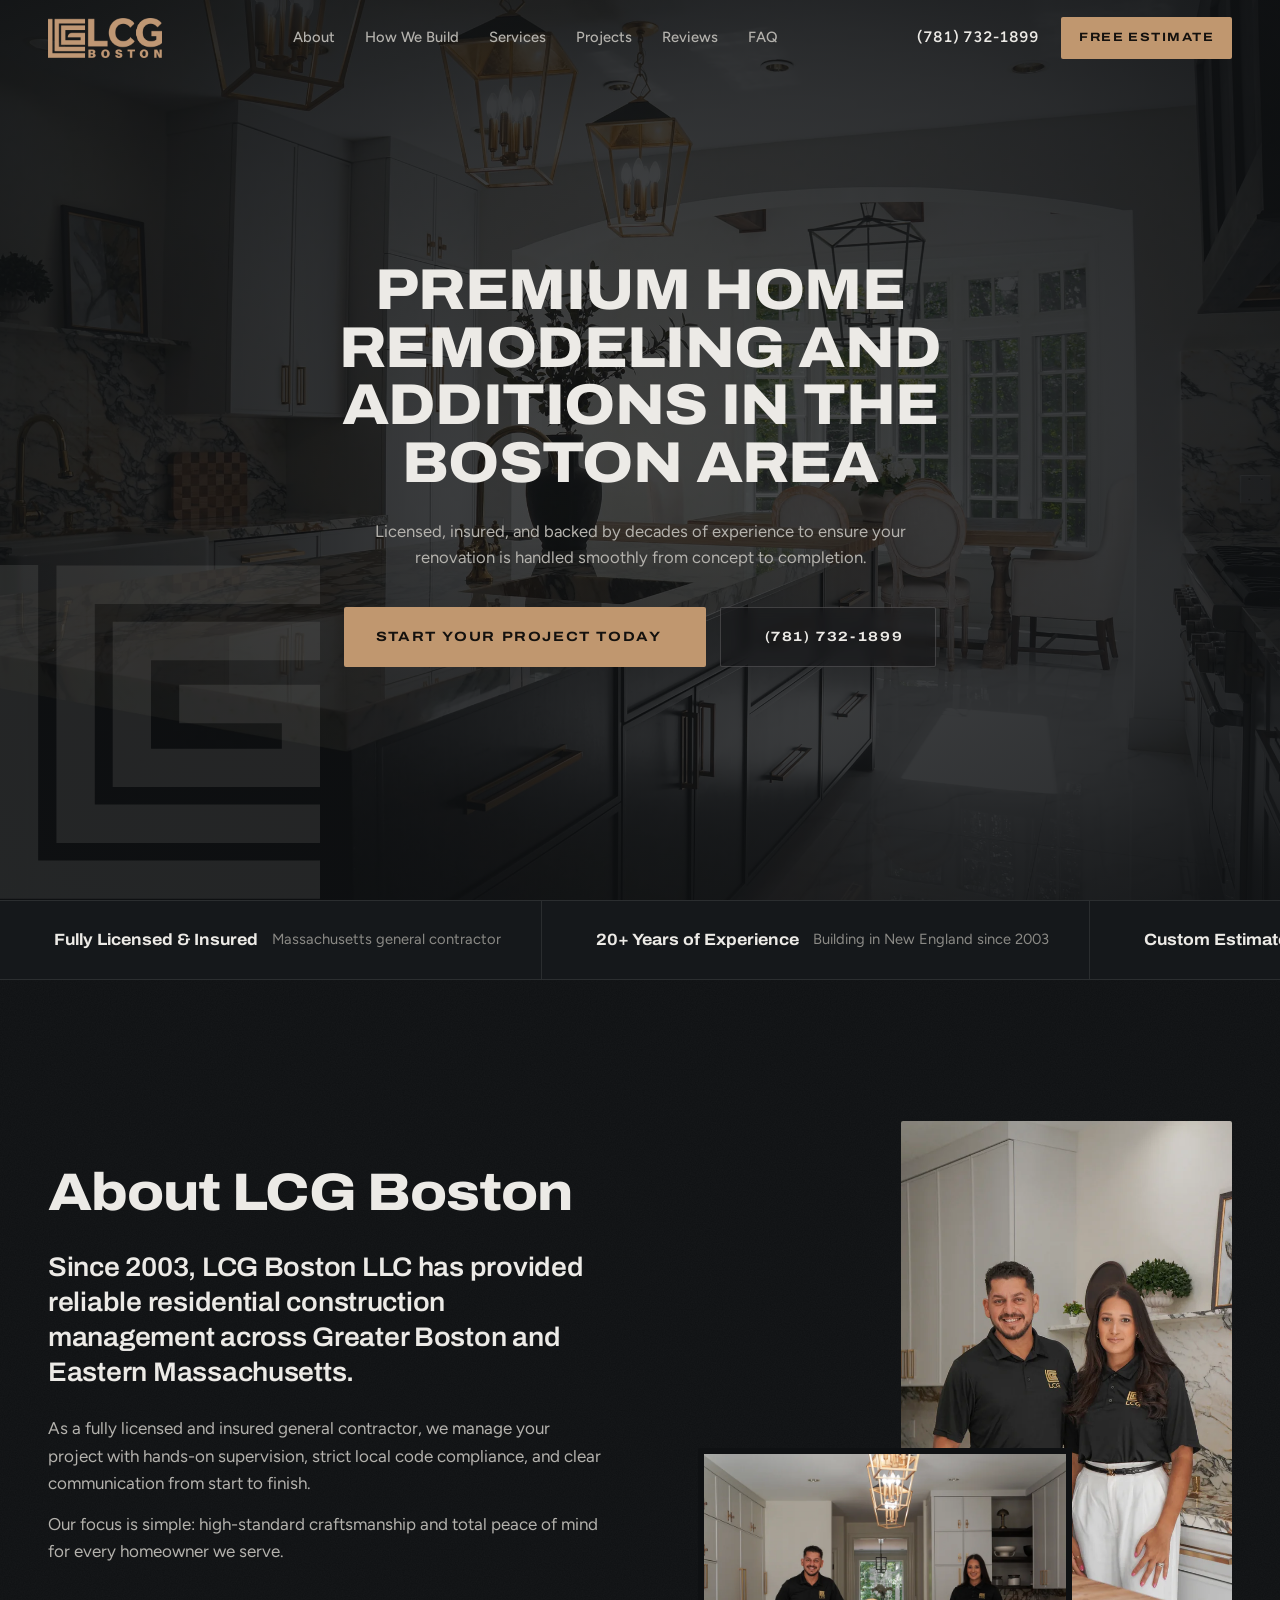
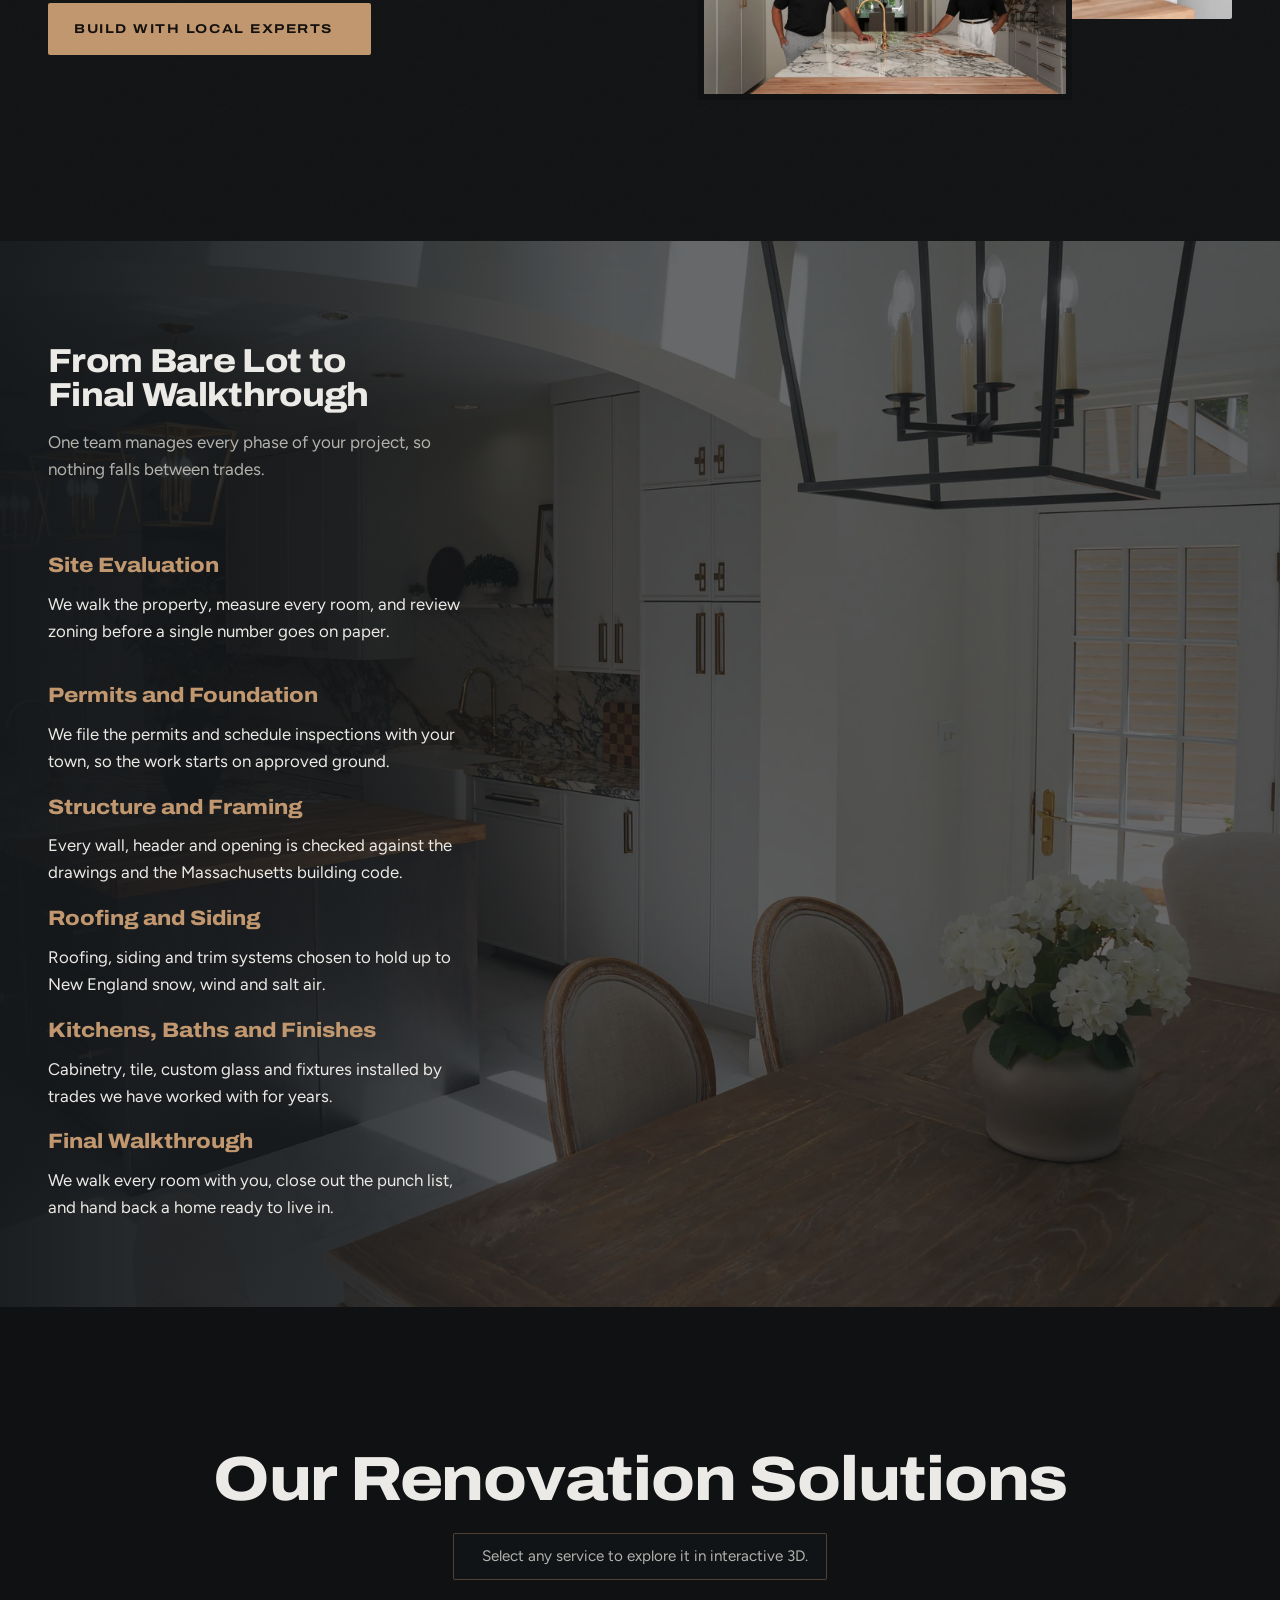
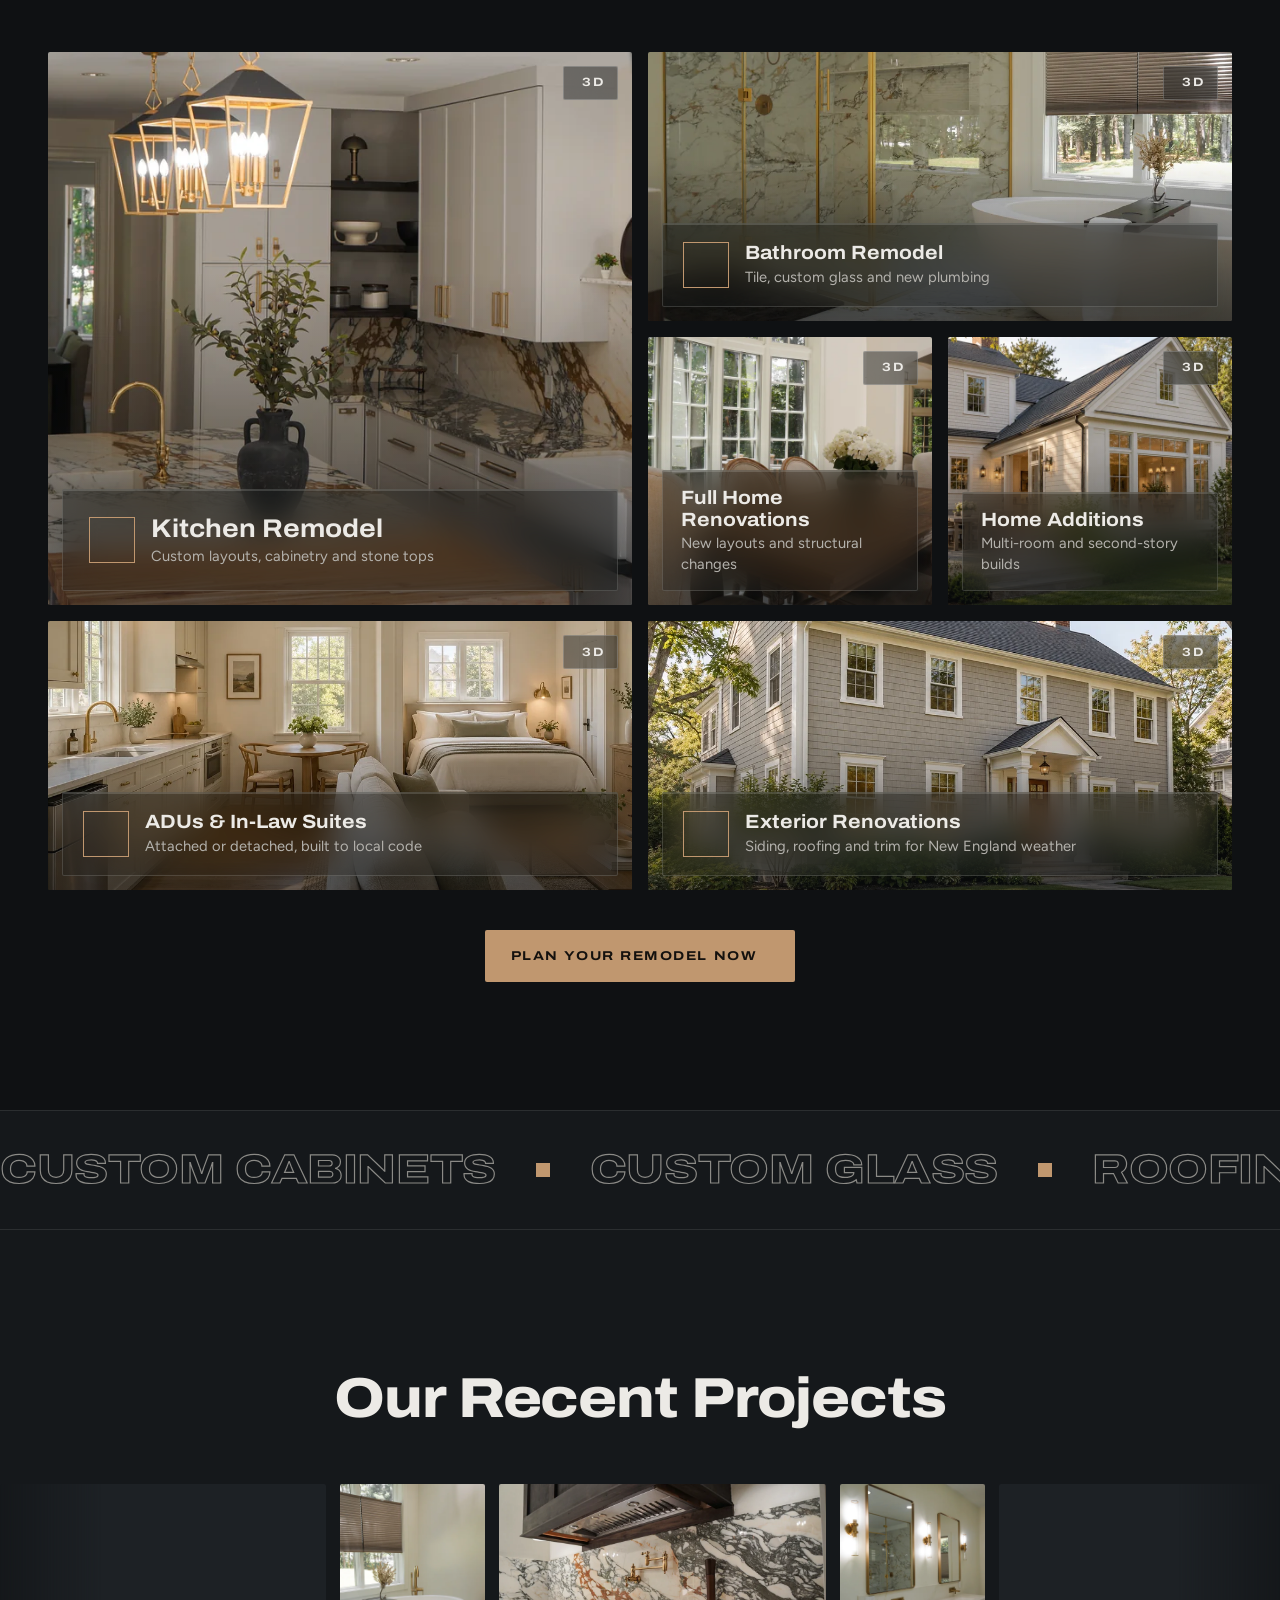
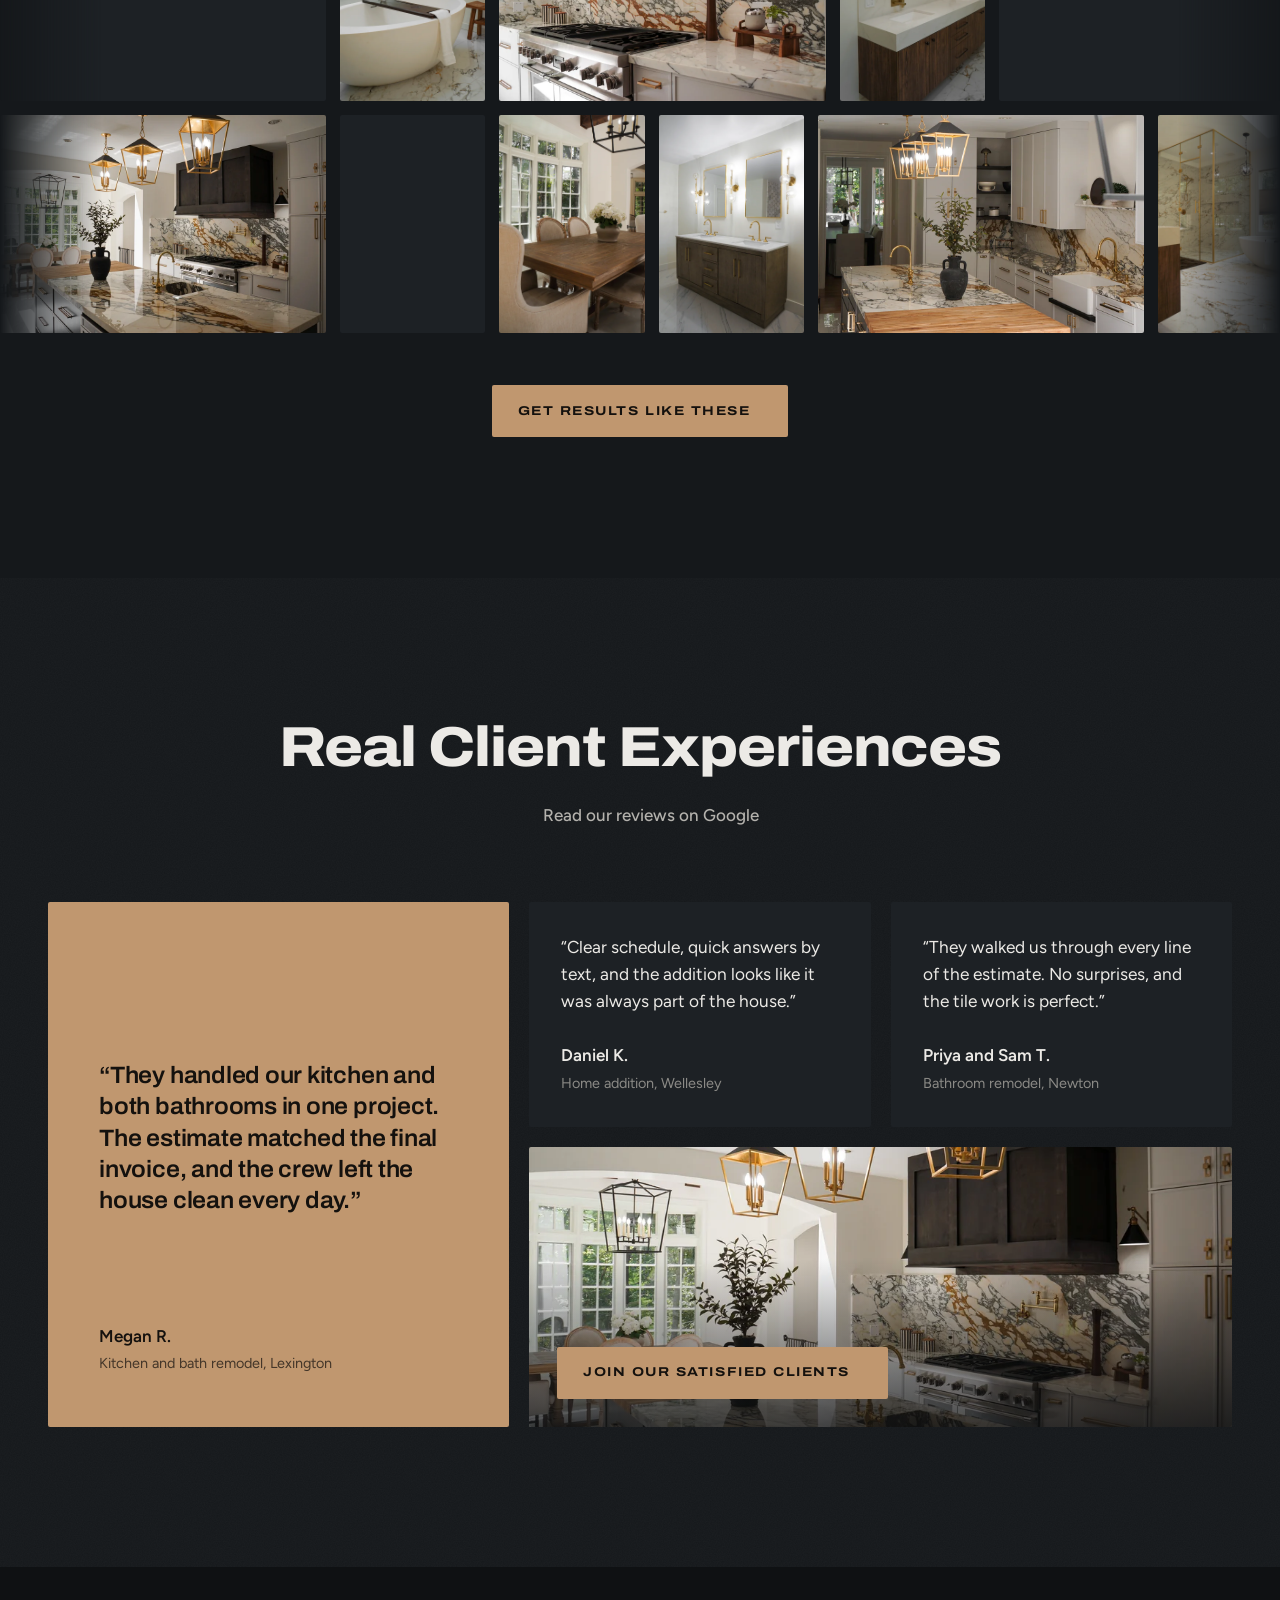
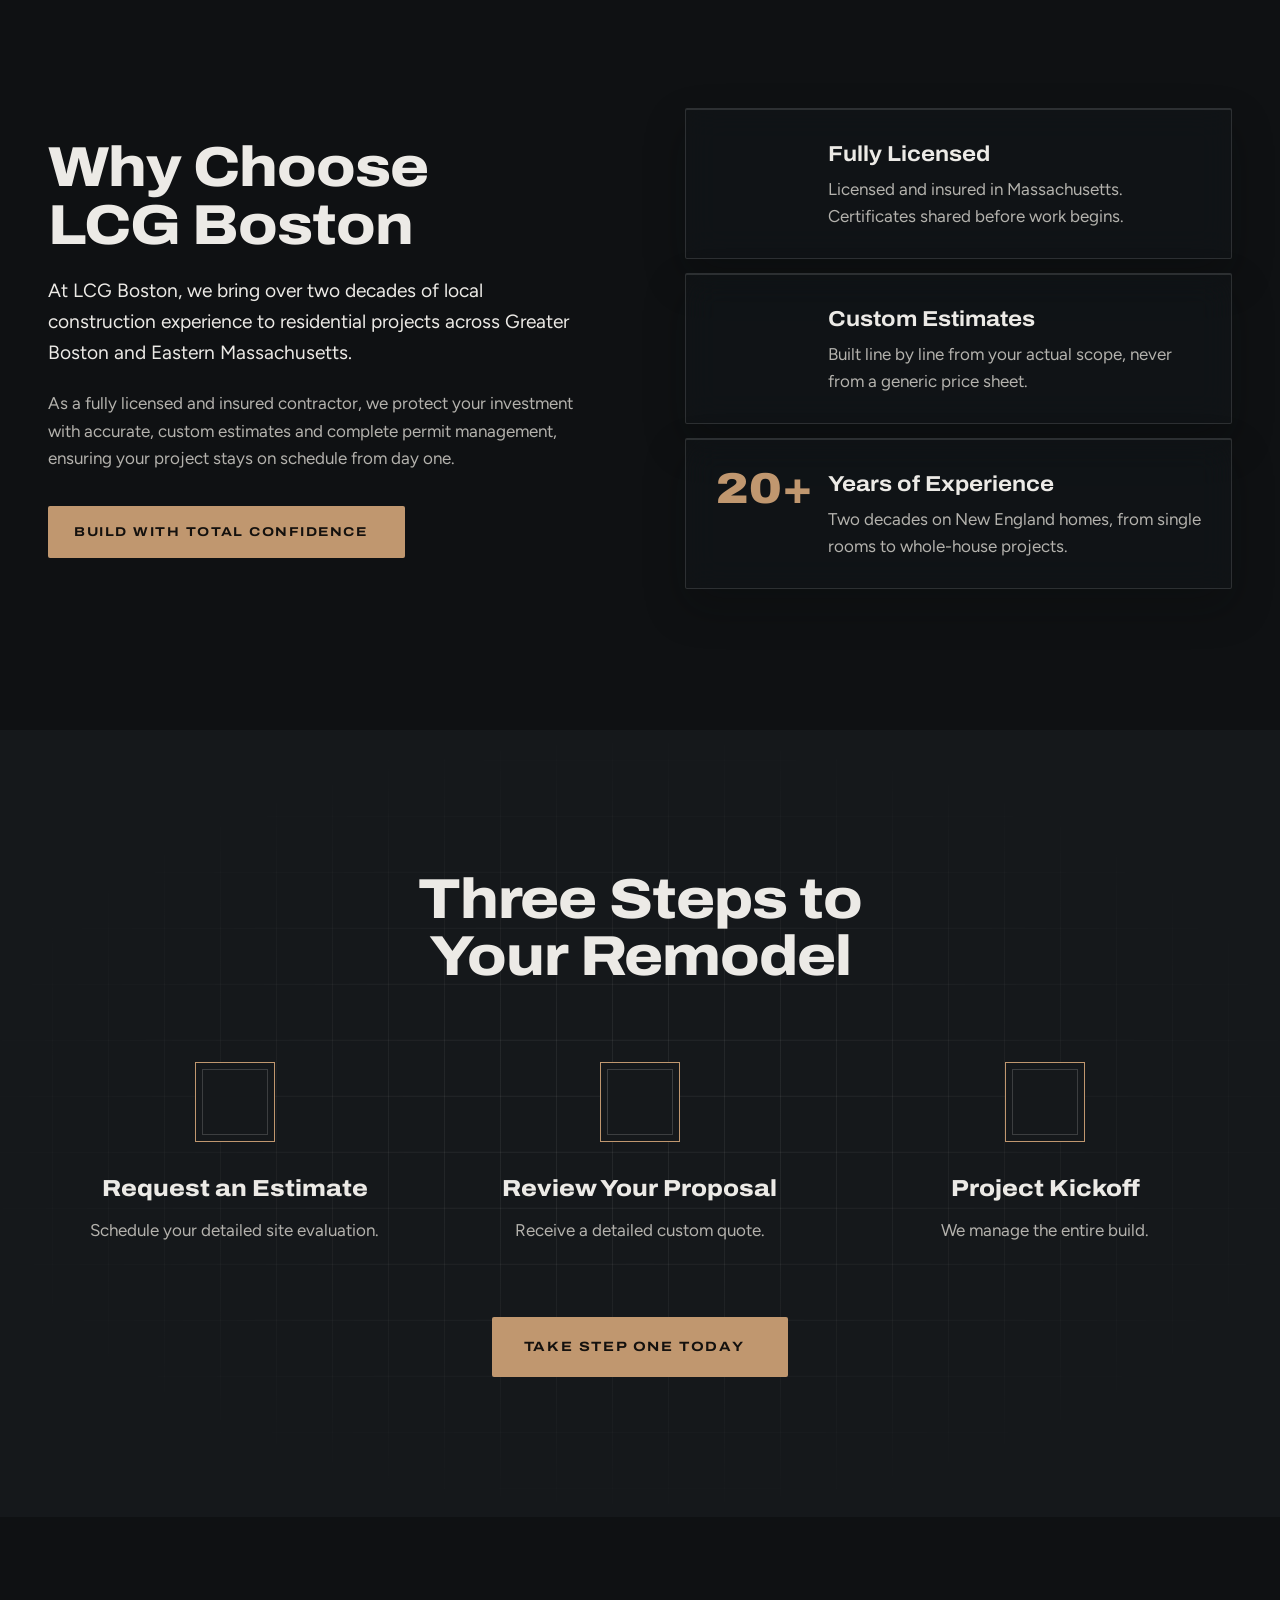
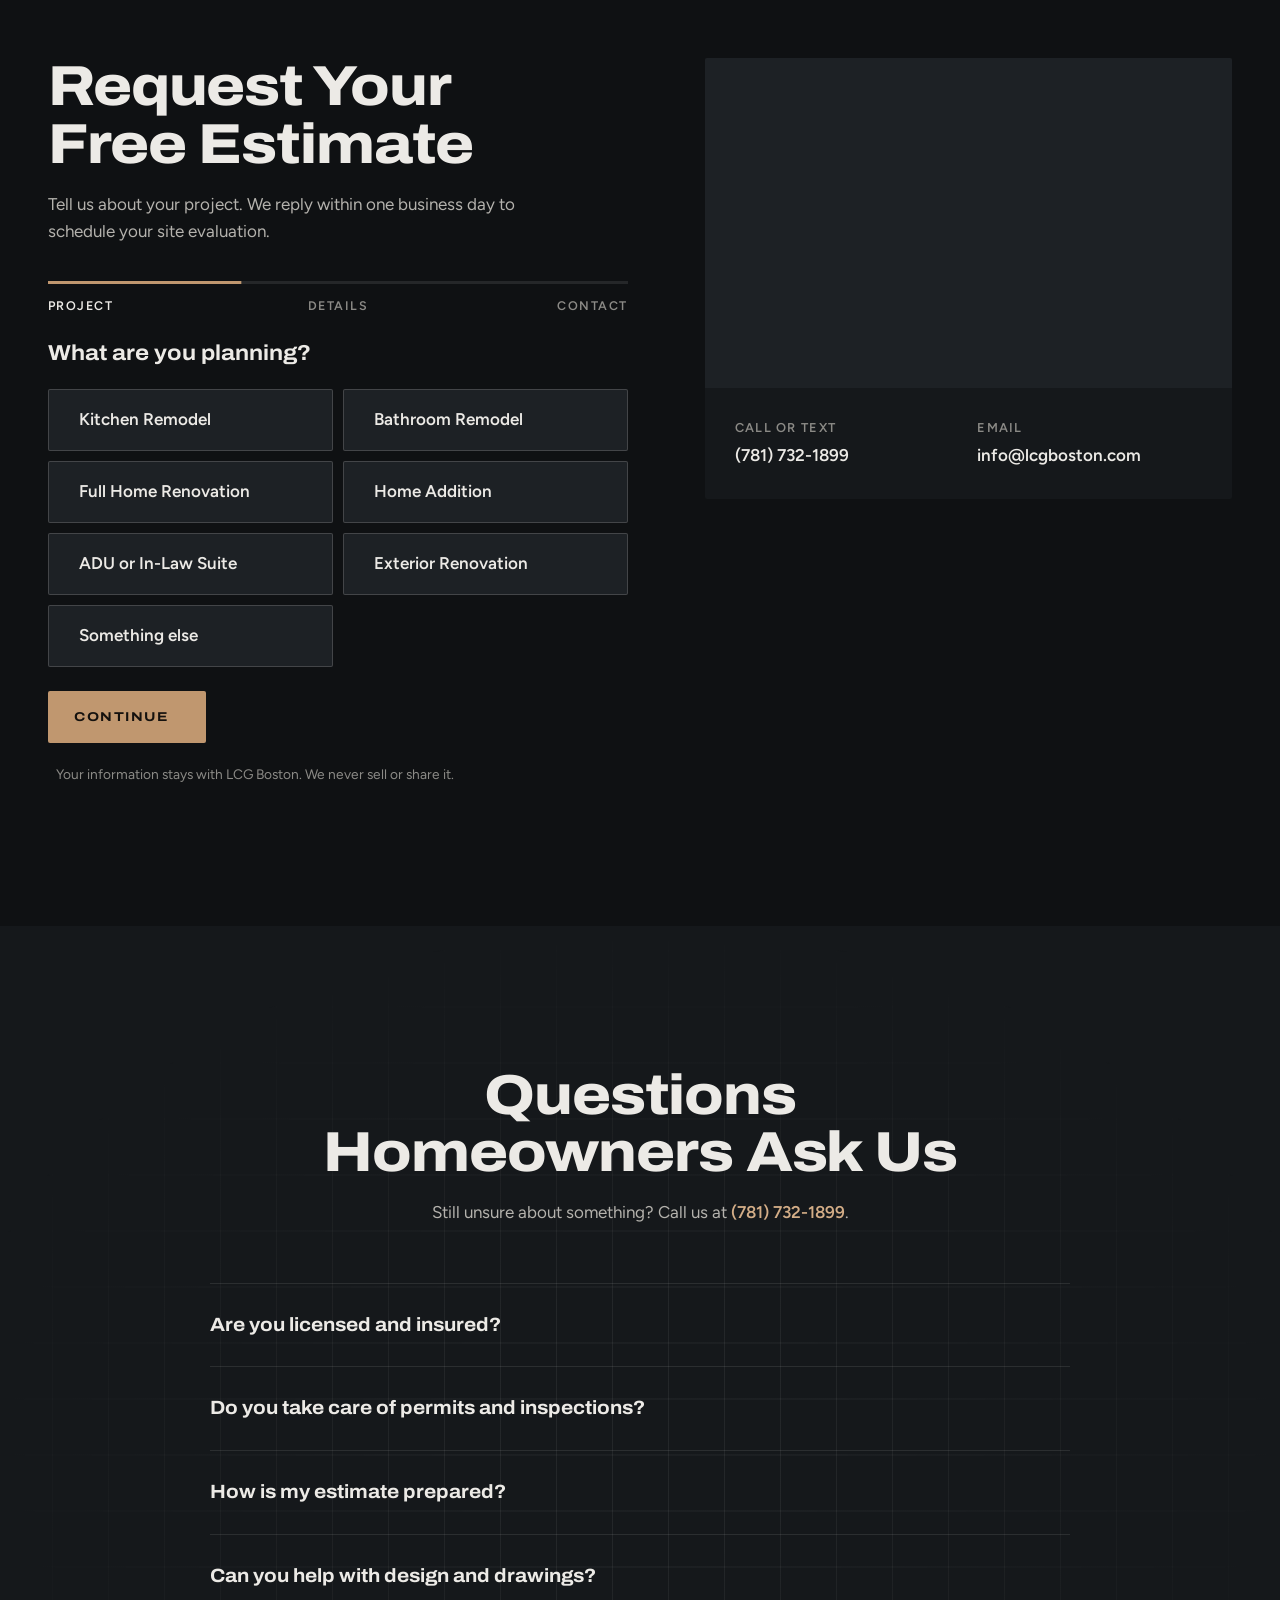
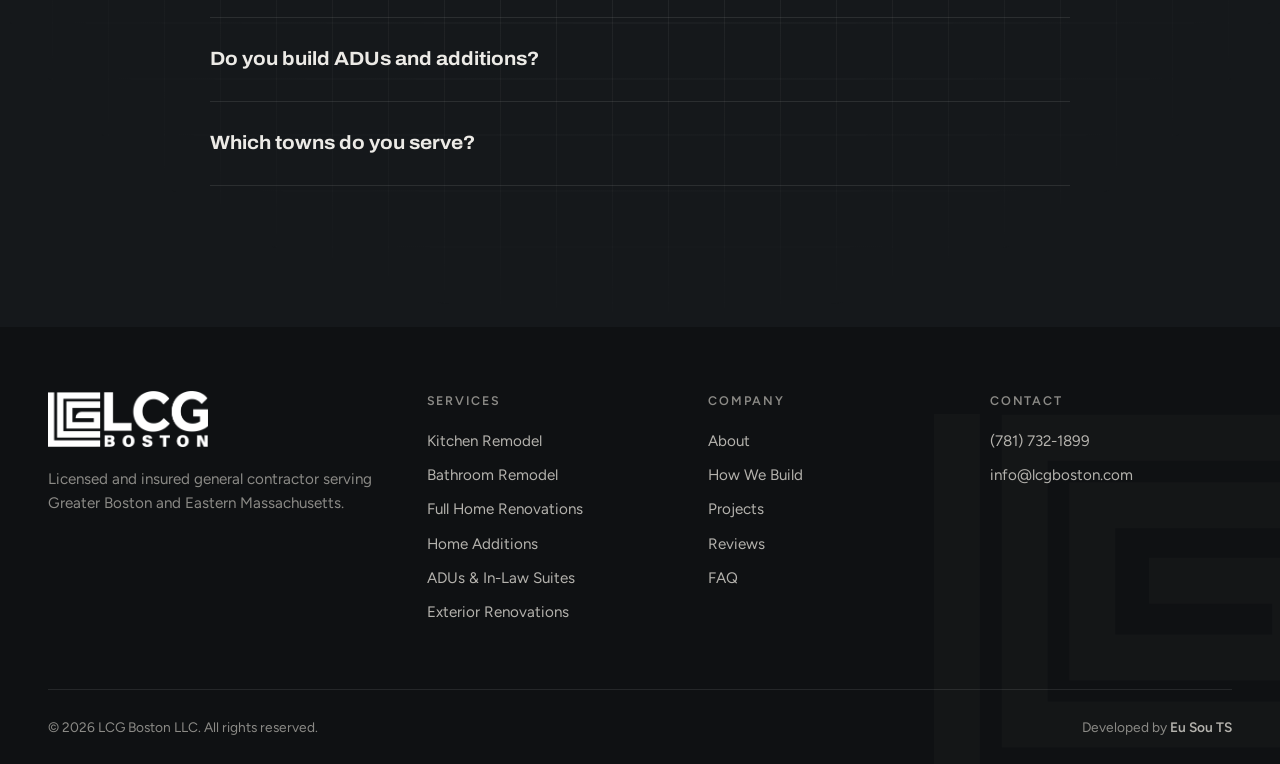
==== commit 537aa4c4: "Adjust photo overlap to match desktop and mobile reference" ====
--- a/index.html
+++ b/index.html
@@ -19,7 +19,7 @@
   <link rel="stylesheet" href="https://unpkg.com/@phosphor-icons/web@2.1.1/src/regular/style.css">
   <link rel="stylesheet" href="https://unpkg.com/@phosphor-icons/web@2.1.1/src/fill/style.css">
   <link rel="stylesheet" href="https://unpkg.com/lenis@1.1.13/dist/lenis.css">
-  <link rel="stylesheet" href="assets/css/style.css?v=2b852da">
+  <link rel="stylesheet" href="assets/css/style.css?v=about-layout-20261022">
   <link rel="preload" as="image" href="assets/img/curated/kitchens/lcg-boston-kitchen-remodel-marble-island.webp" imagesrcset="assets/img/curated/kitchens/lcg-boston-kitchen-remodel-marble-island-960.webp 960w, assets/img/curated/kitchens/lcg-boston-kitchen-remodel-marble-island.webp 2400w" imagesizes="100vw" fetchpriority="high">
 
   <script type="application/ld+json">
--- a/assets/css/style.css
+++ b/assets/css/style.css
@@ -275,12 +275,12 @@
 .about__cta { margin-top: 38px; }
 .about__text .h2 { white-space: nowrap; font-size: clamp(1.4rem, min(7.4vw, 3.5vw + 1rem), 3.3rem); }
 
-/* Keep both photos complete, with staggered alignment and no overlap. */
-.about__media { display: grid; gap: clamp(16px, 2vw, 24px); }
+/* Overlap only the lower portrait area, keeping both faces unobstructed. */
+.about__media { display: grid; }
 .about__img { overflow: hidden; border-radius: var(--r); }
 .about__img img { width: 100%; height: auto; }
 .about__img--a { justify-self: end; width: 62%; }
-.about__img--b { justify-self: start; width: 70%; }
+.about__img--b { position: relative; z-index: 1; justify-self: start; width: 70%; margin-block-start: -32%; border: 6px solid var(--ink); }
 
 /* ---------- 3D Build ---------- */
 .build { position: relative; background: var(--ink-2); }
@@ -758,6 +758,7 @@
   .steps__line { display: none; }
 }
 @media (max-width: 720px) {
+  .about__img--b { margin-block-start: -22%; border-width: 4px; }
   .choices { grid-template-columns: 1fr 1fr; gap: 8px; }
   .choice span { min-height: 56px; padding: 12px 14px; gap: 10px; font-size: 0.92rem; }
   .form__nav .btn { flex: 1; }
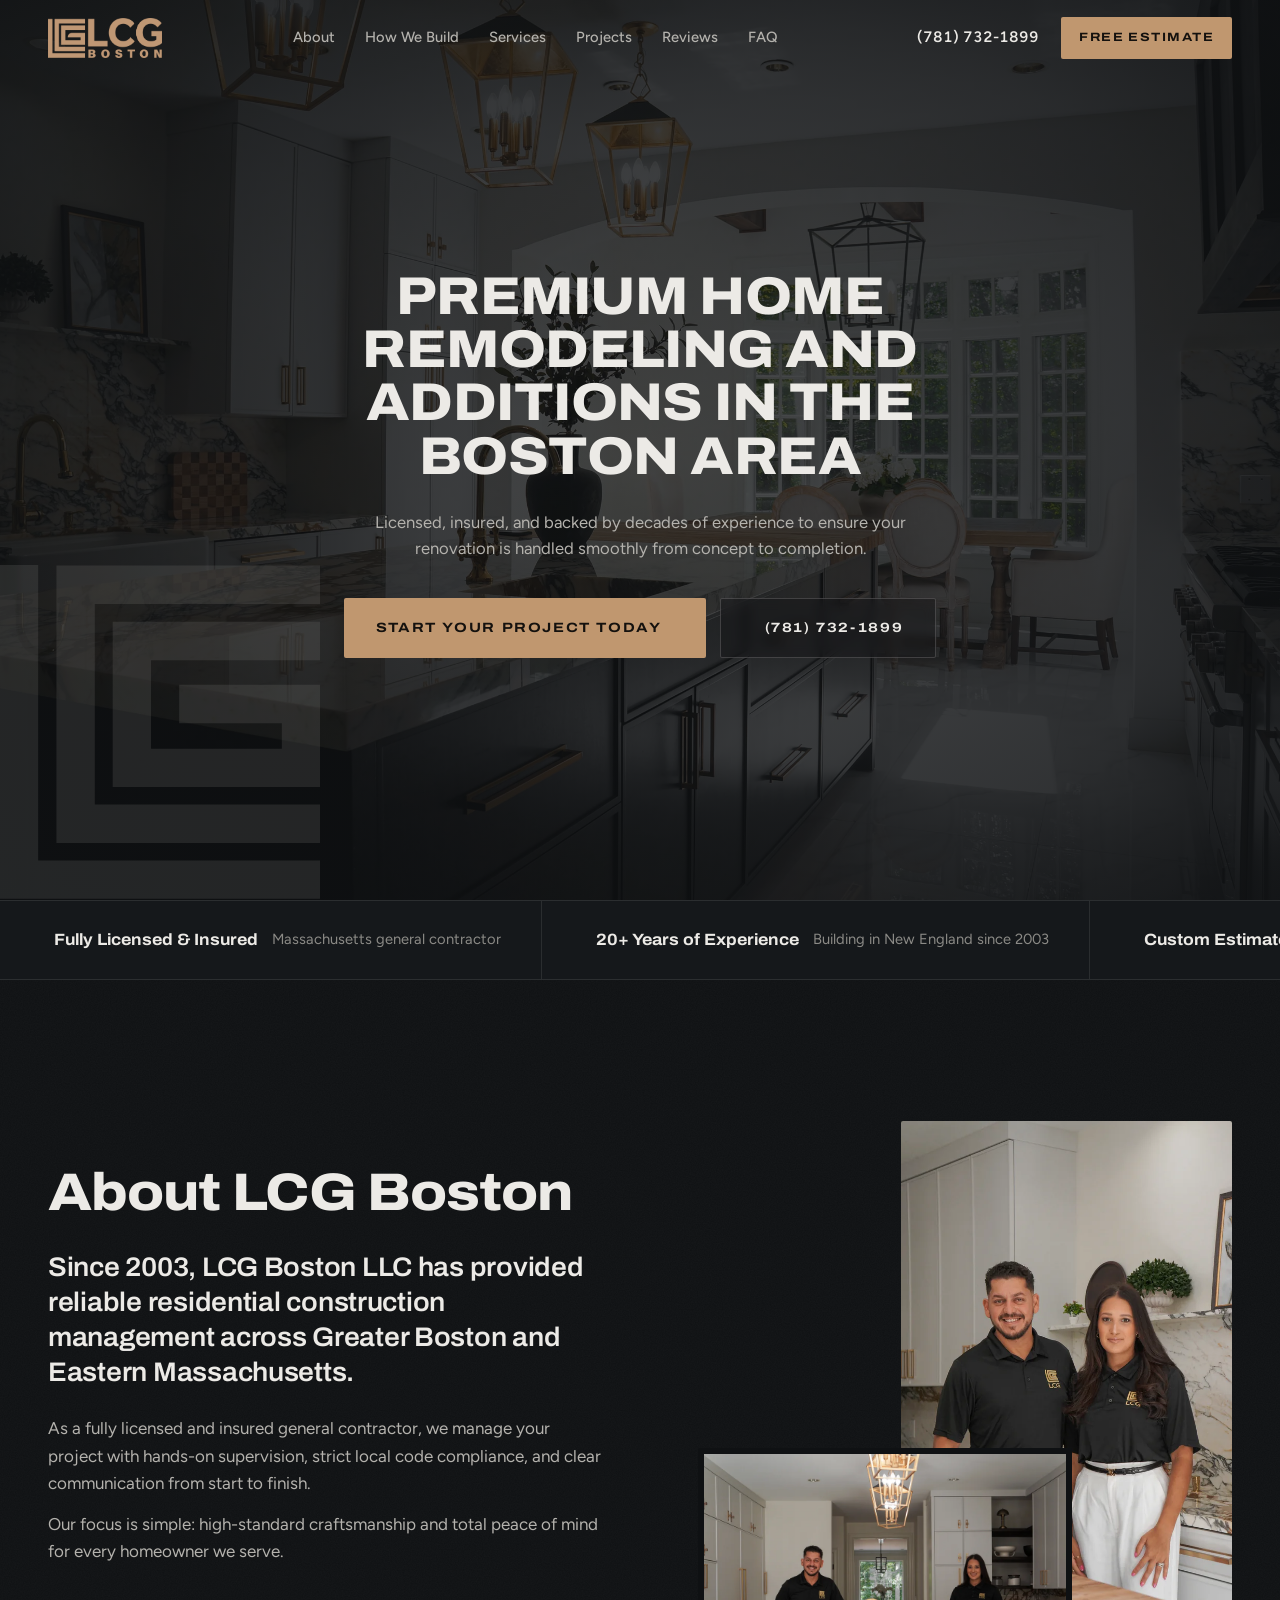
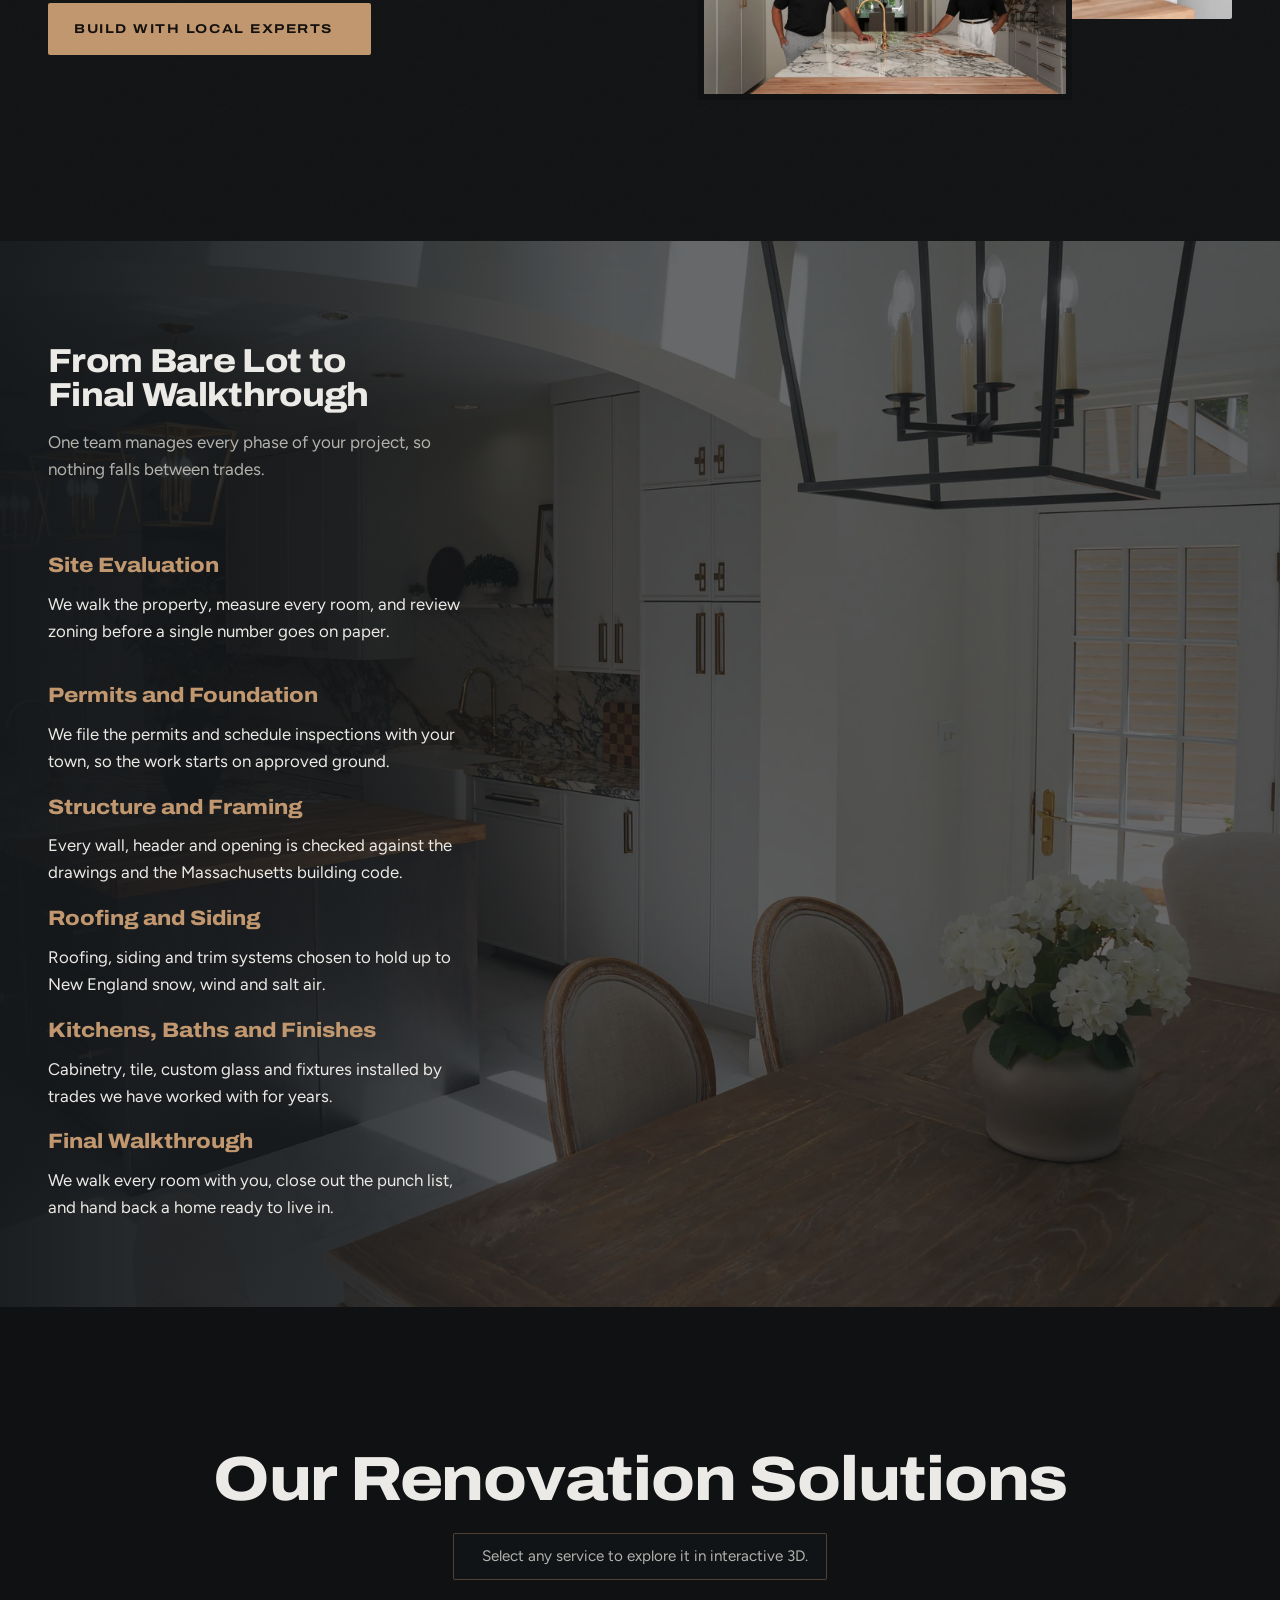
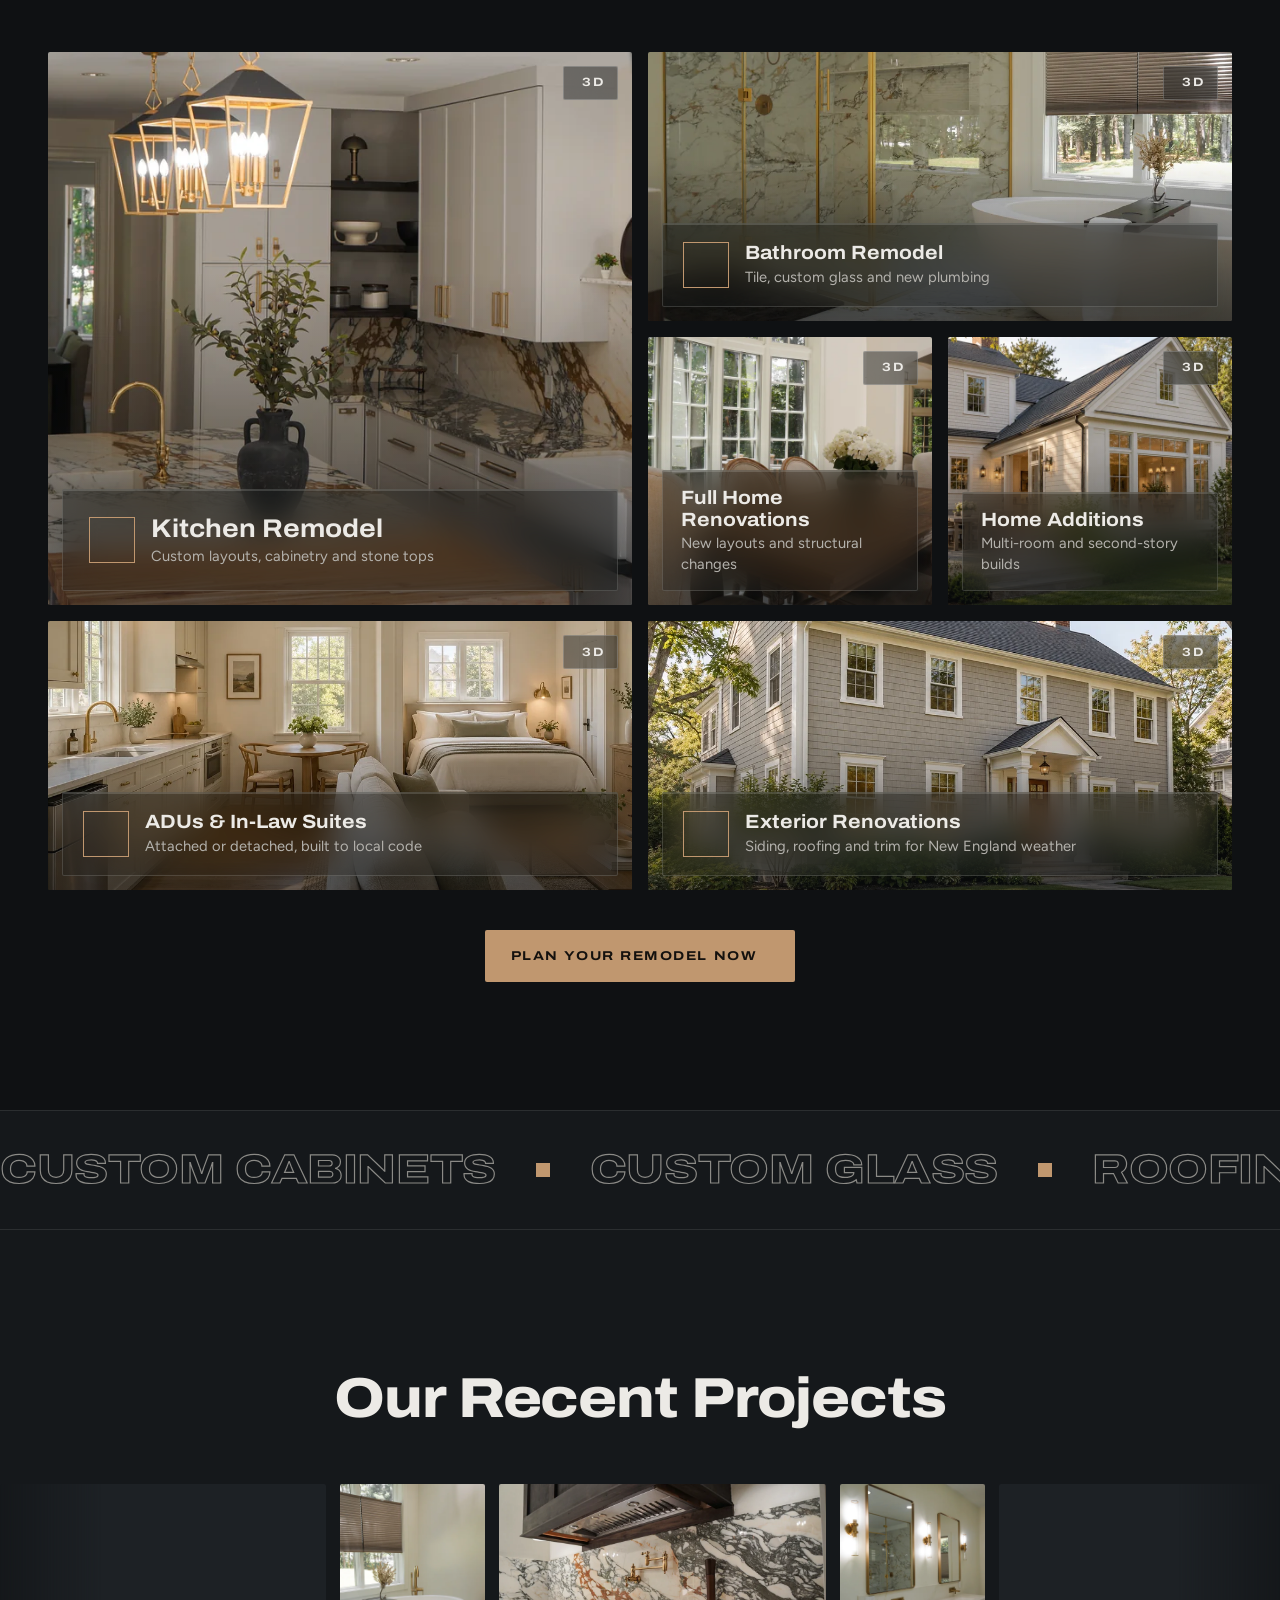
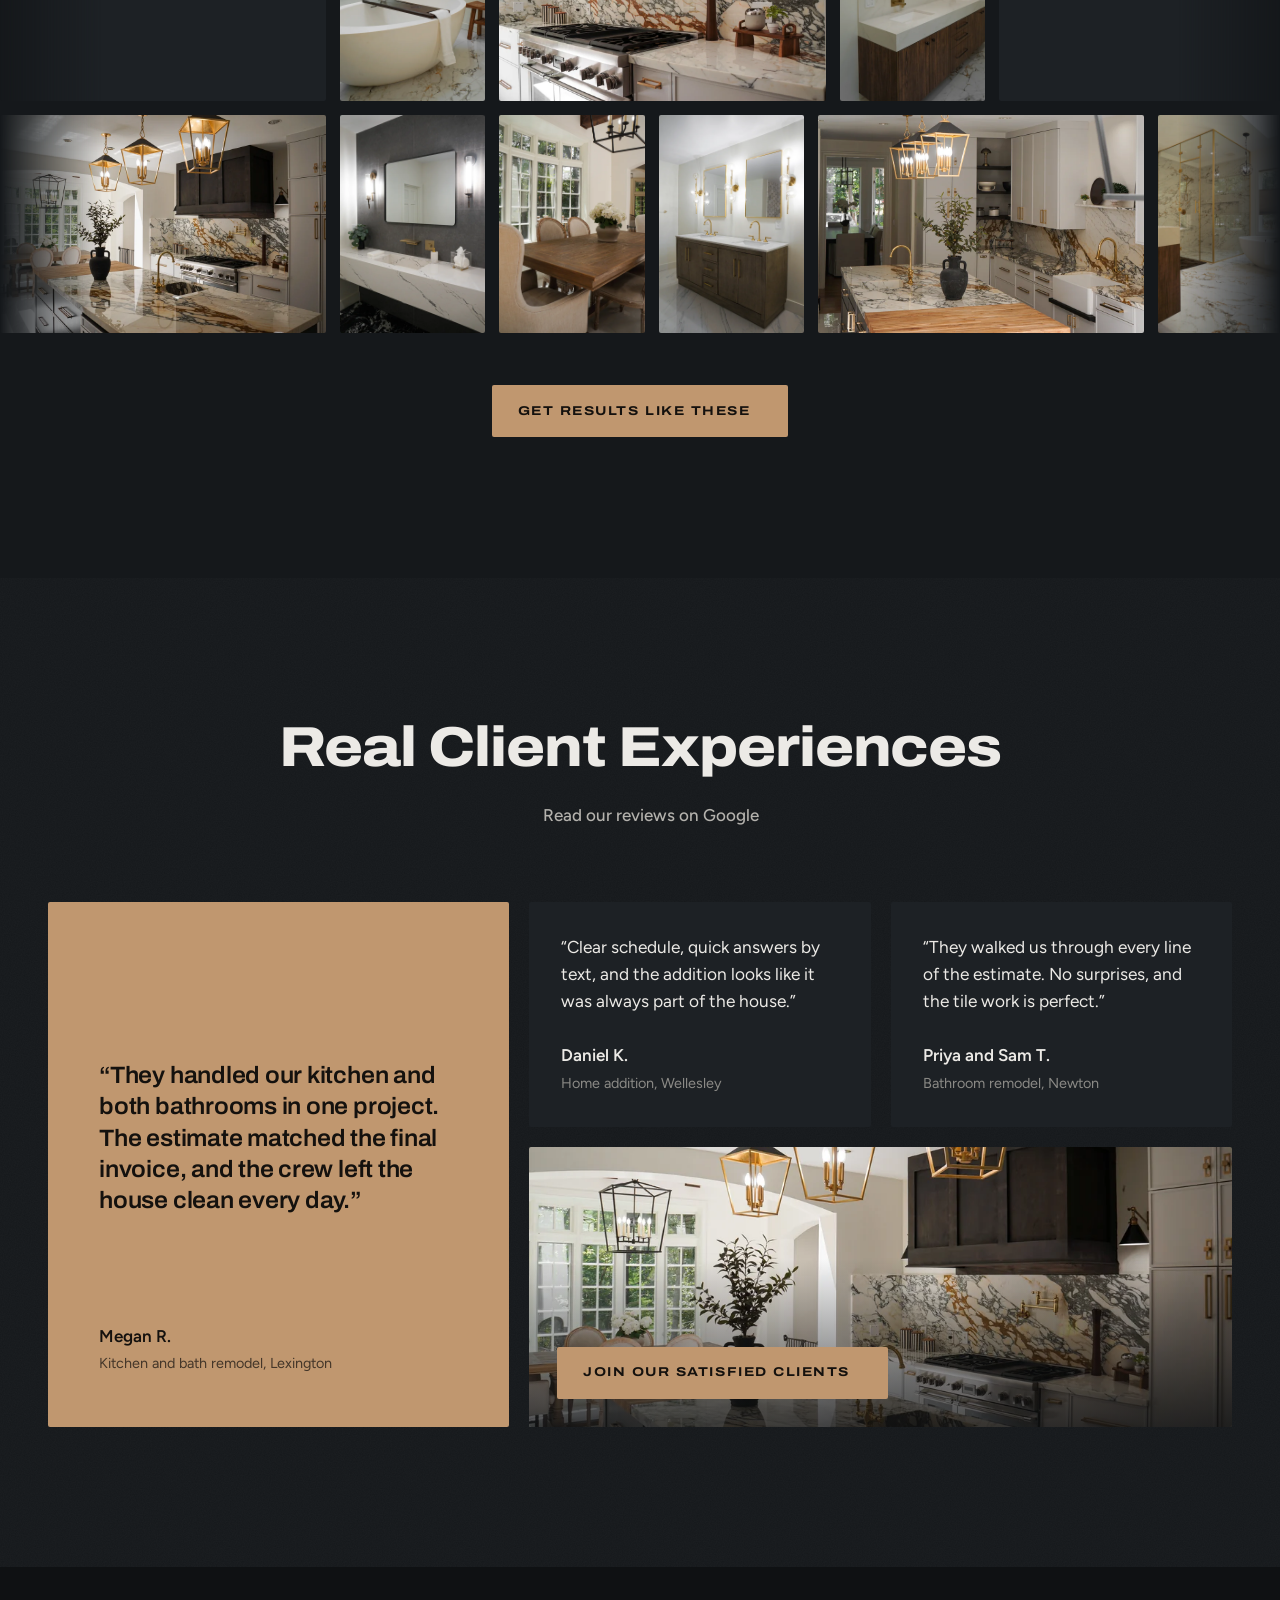
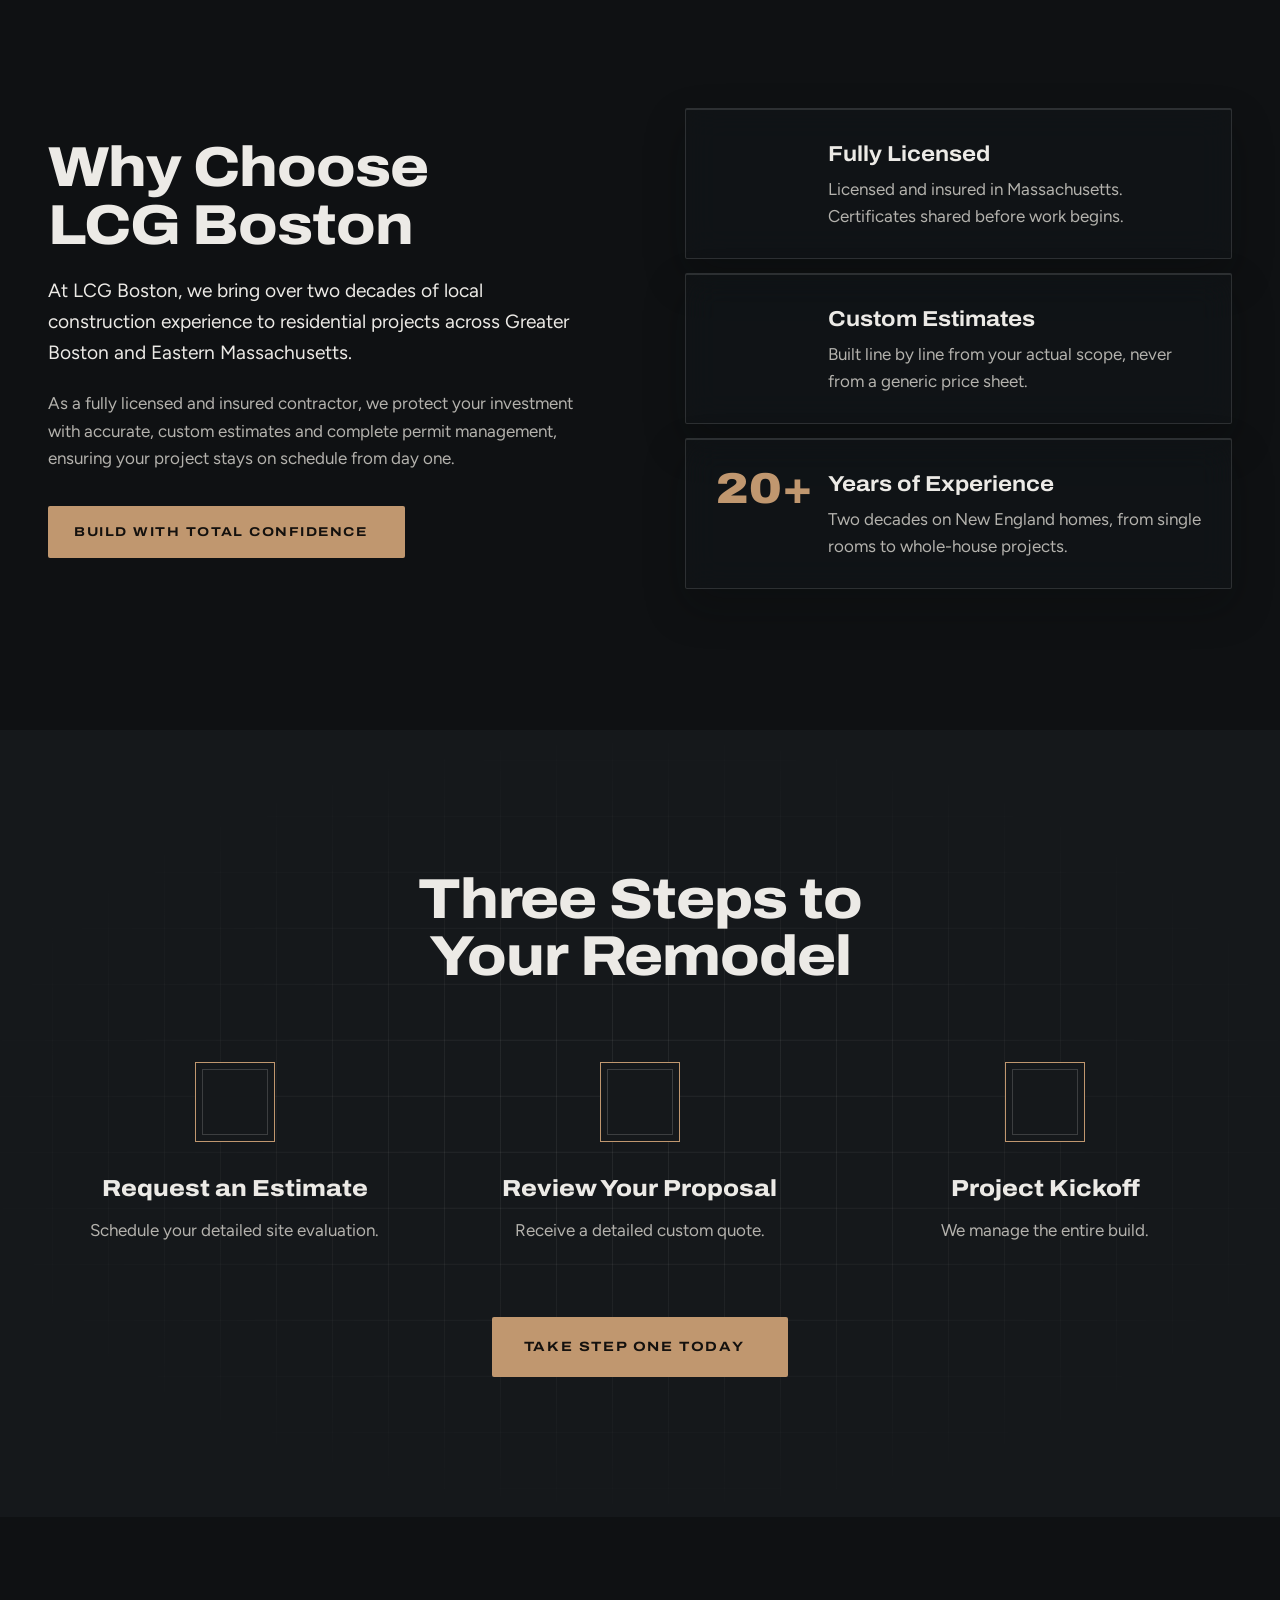
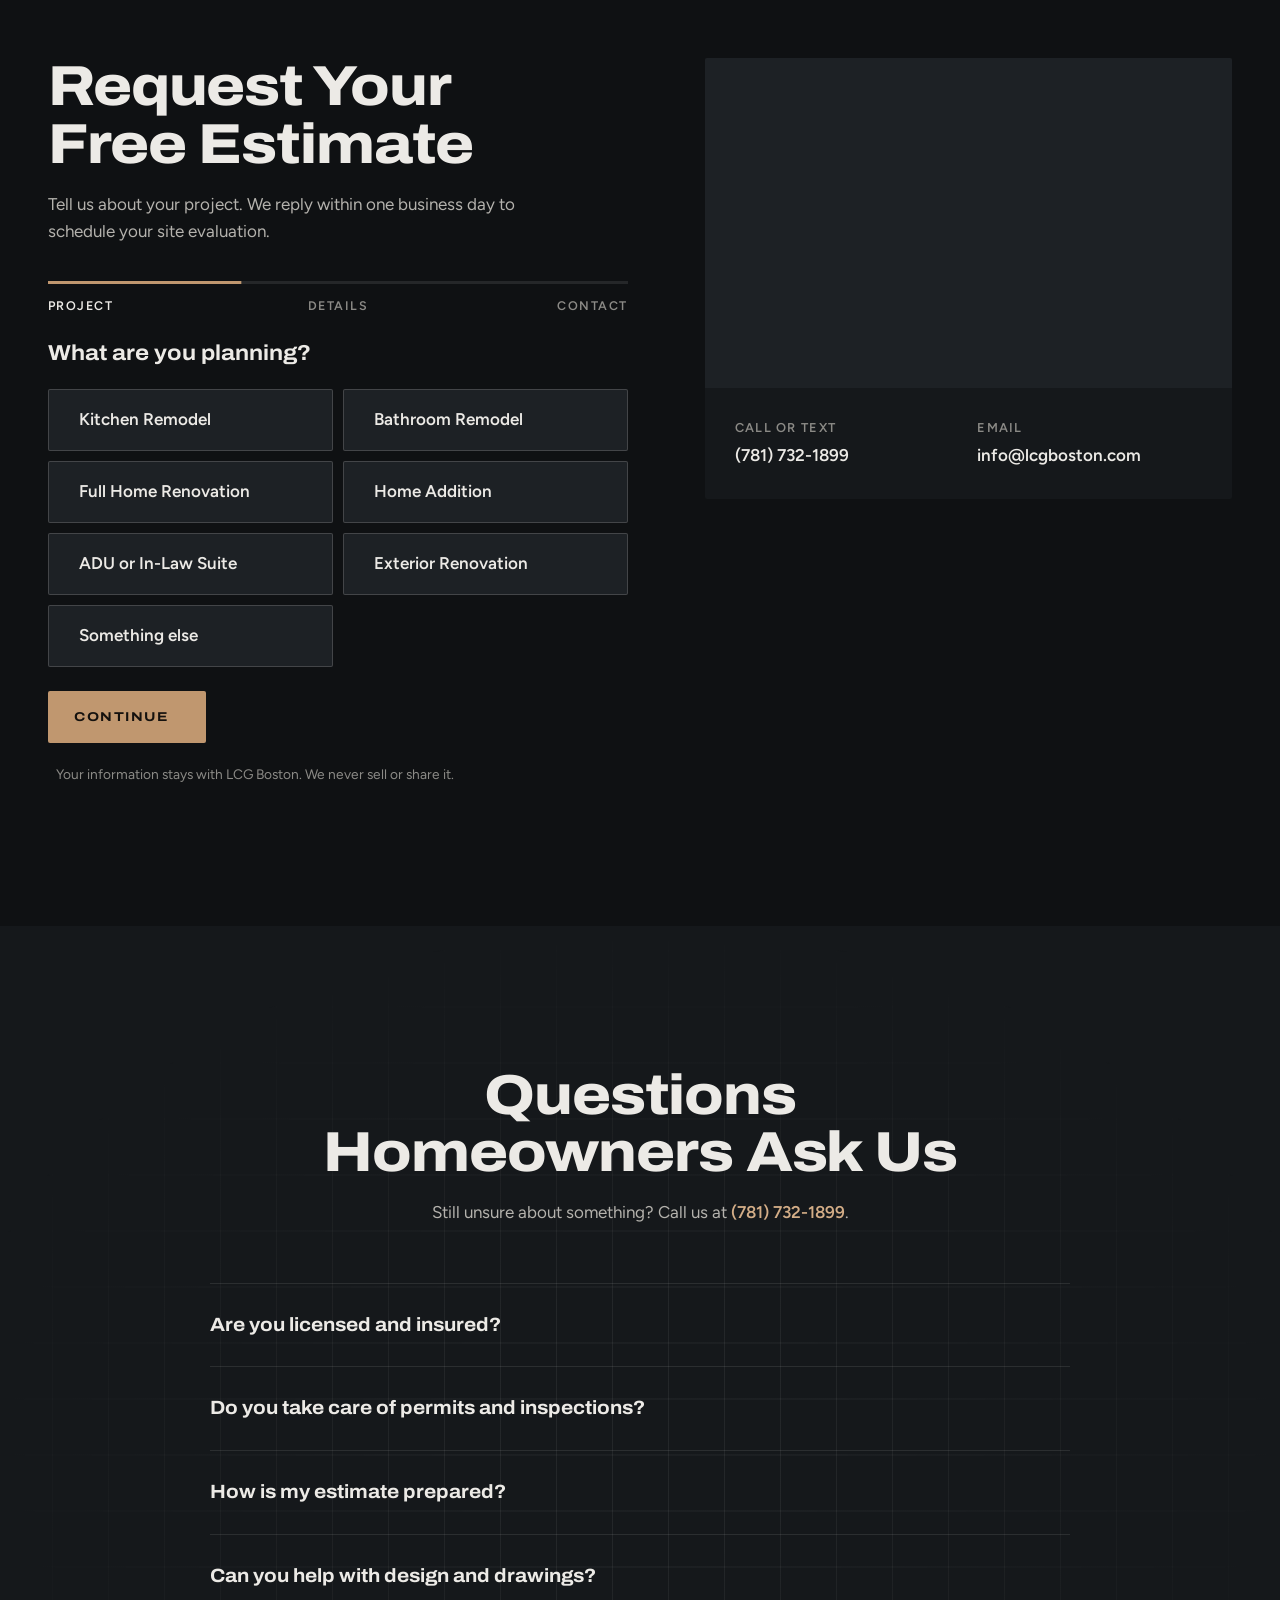
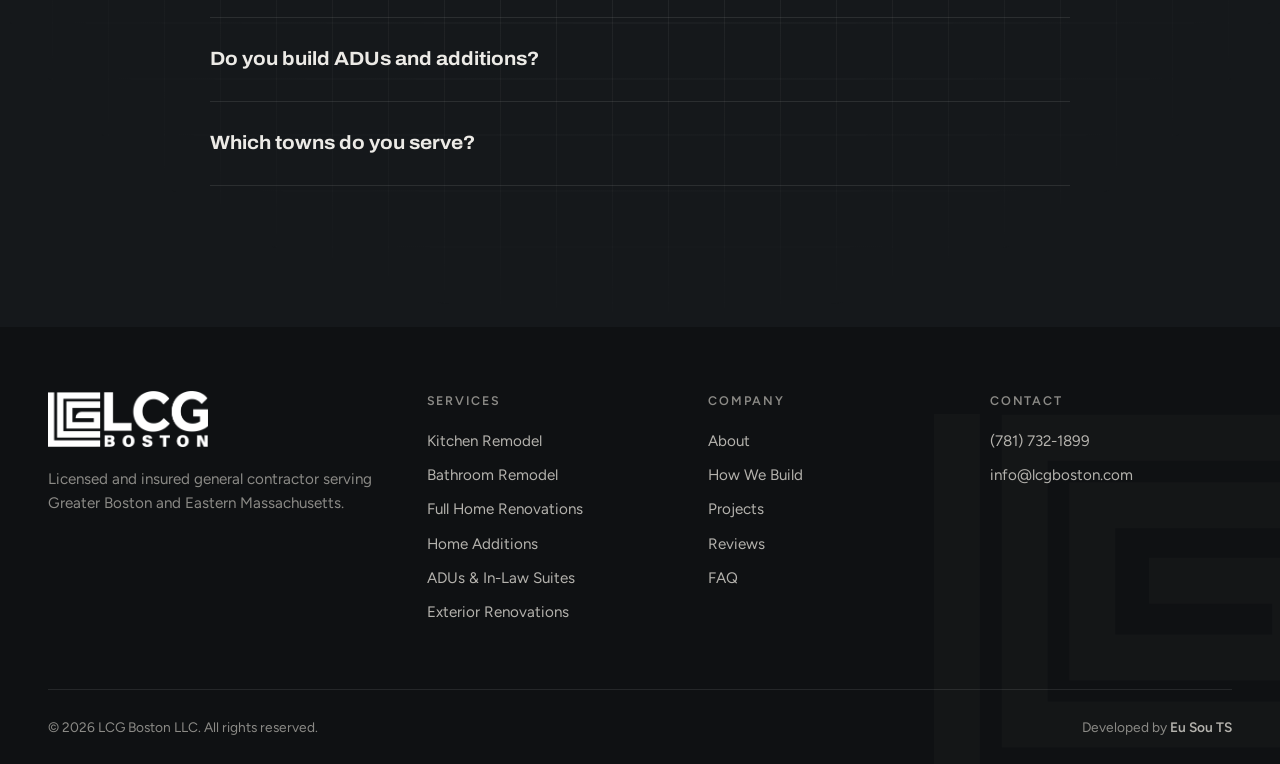
==== commit 78150b2d: "Slightly reduce hero title size on desktop and mobile" ====
--- a/index.html
+++ b/index.html
@@ -19,7 +19,7 @@
   <link rel="stylesheet" href="https://unpkg.com/@phosphor-icons/web@2.1.1/src/regular/style.css">
   <link rel="stylesheet" href="https://unpkg.com/@phosphor-icons/web@2.1.1/src/fill/style.css">
   <link rel="stylesheet" href="https://unpkg.com/lenis@1.1.13/dist/lenis.css">
-  <link rel="stylesheet" href="assets/css/style.css?v=about-layout-20261022">
+  <link rel="stylesheet" href="assets/css/style.css?v=hero-title-20261022">
   <link rel="preload" as="image" href="assets/img/curated/kitchens/lcg-boston-kitchen-remodel-marble-island.webp" imagesrcset="assets/img/curated/kitchens/lcg-boston-kitchen-remodel-marble-island-960.webp 960w, assets/img/curated/kitchens/lcg-boston-kitchen-remodel-marble-island.webp 2400w" imagesizes="100vw" fetchpriority="high">
 
   <script type="application/ld+json">
--- a/assets/css/style.css
+++ b/assets/css/style.css
@@ -243,7 +243,7 @@
 .hero__content { position: relative; display: flex; flex-direction: column; align-items: center; }
 .hero__title {
   font-family: var(--f-display); font-weight: 800; font-stretch: 110%;
-  font-size: clamp(2.1rem, 4.5vw, 4.2rem); line-height: 1; letter-spacing: -0.01em;
+  font-size: clamp(1.95rem, 4.15vw, 3.9rem); line-height: 1; letter-spacing: -0.01em;
   text-transform: uppercase; max-width: 19ch; text-wrap: balance;
 }
 .hero__sub { margin-top: 26px; max-width: 52ch; font-size: clamp(1.02rem, 1.3vw, 1.18rem); color: var(--text-2); }
@@ -767,7 +767,7 @@
   .nav__logo img { height: 32px; }
   .nav__actions .btn { display: none; }
   .nav__phone { width: 44px; height: 44px; justify-content: center; border: 1px solid var(--line-2); }
-  .hero__title { font-size: clamp(1.9rem, 8.6vw, 2.5rem); }
+  .hero__title { font-size: clamp(1.75rem, 8vw, 2.3rem); }
   .hero__mark { width: 36vw; opacity: 0.14; }
   .hero__ctas .btn { width: 100%; }
   .creds__list li { padding: 20px 26px; gap: 12px; }
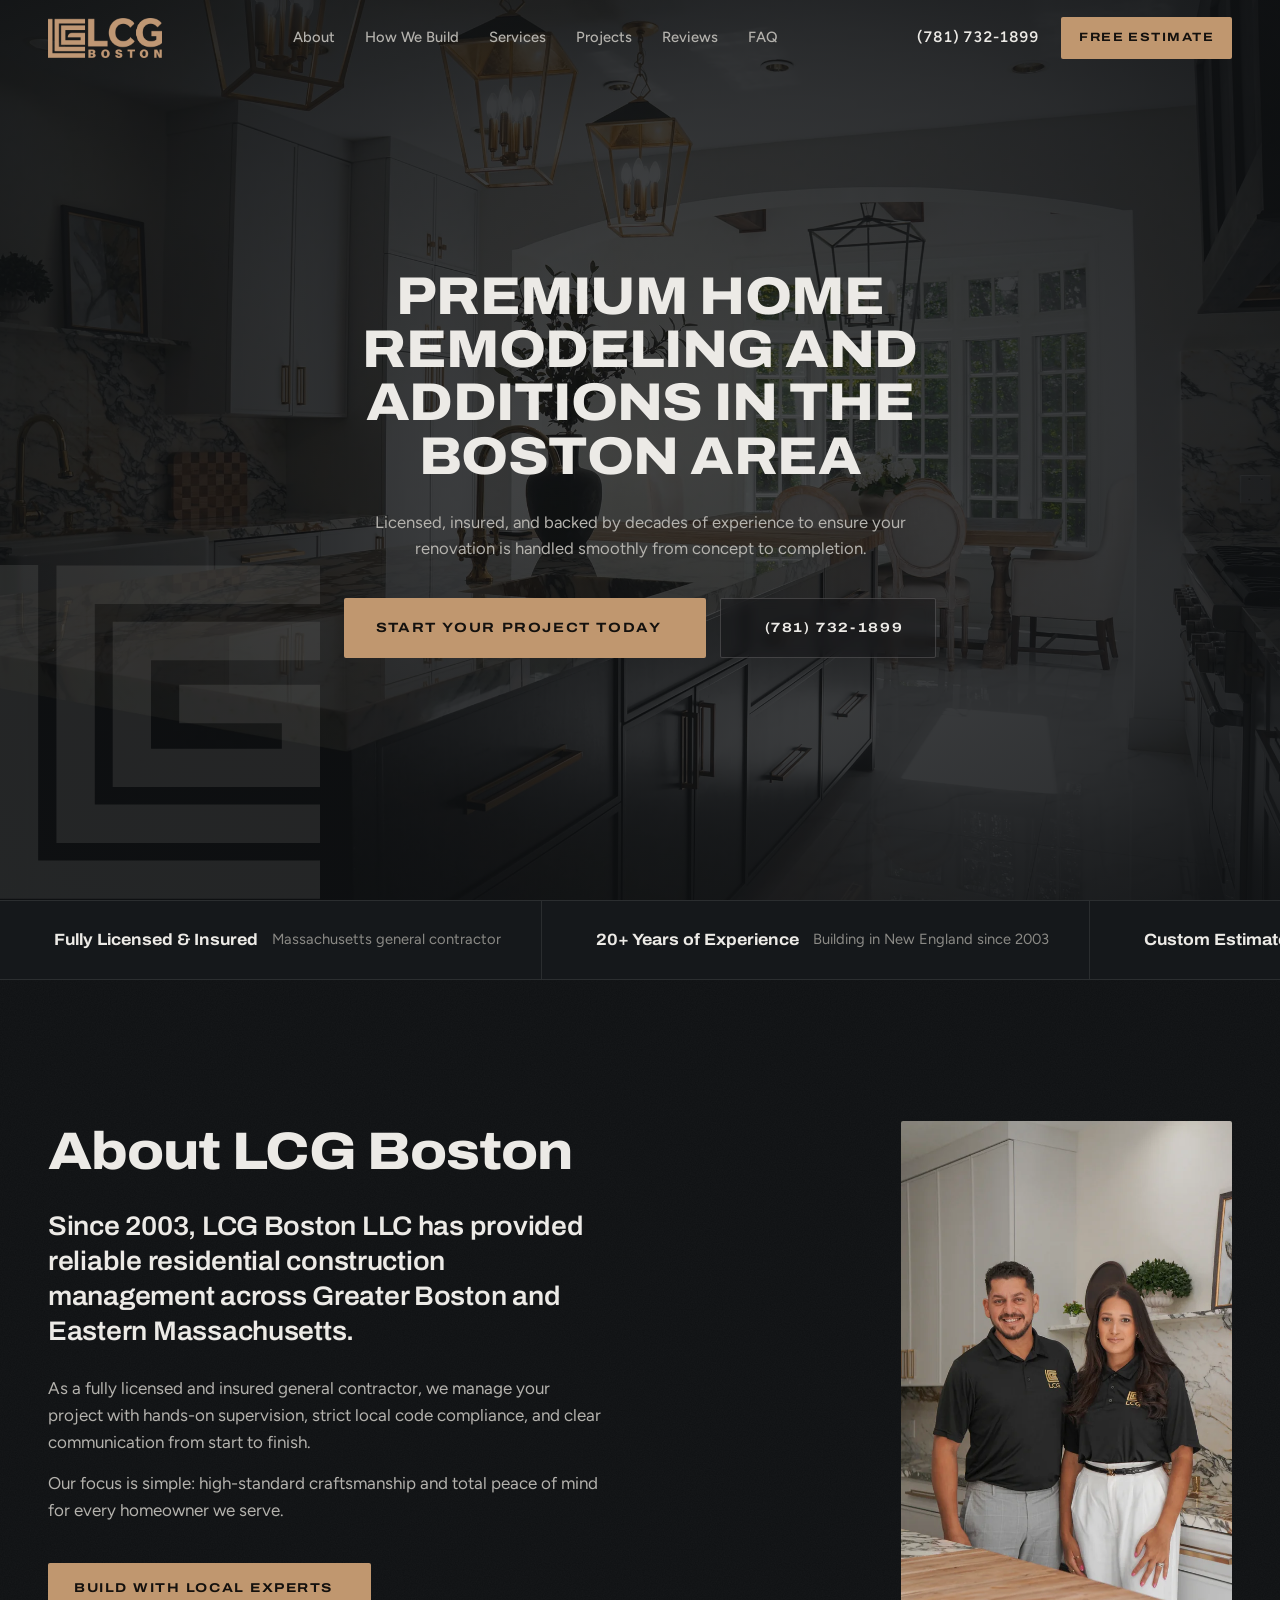
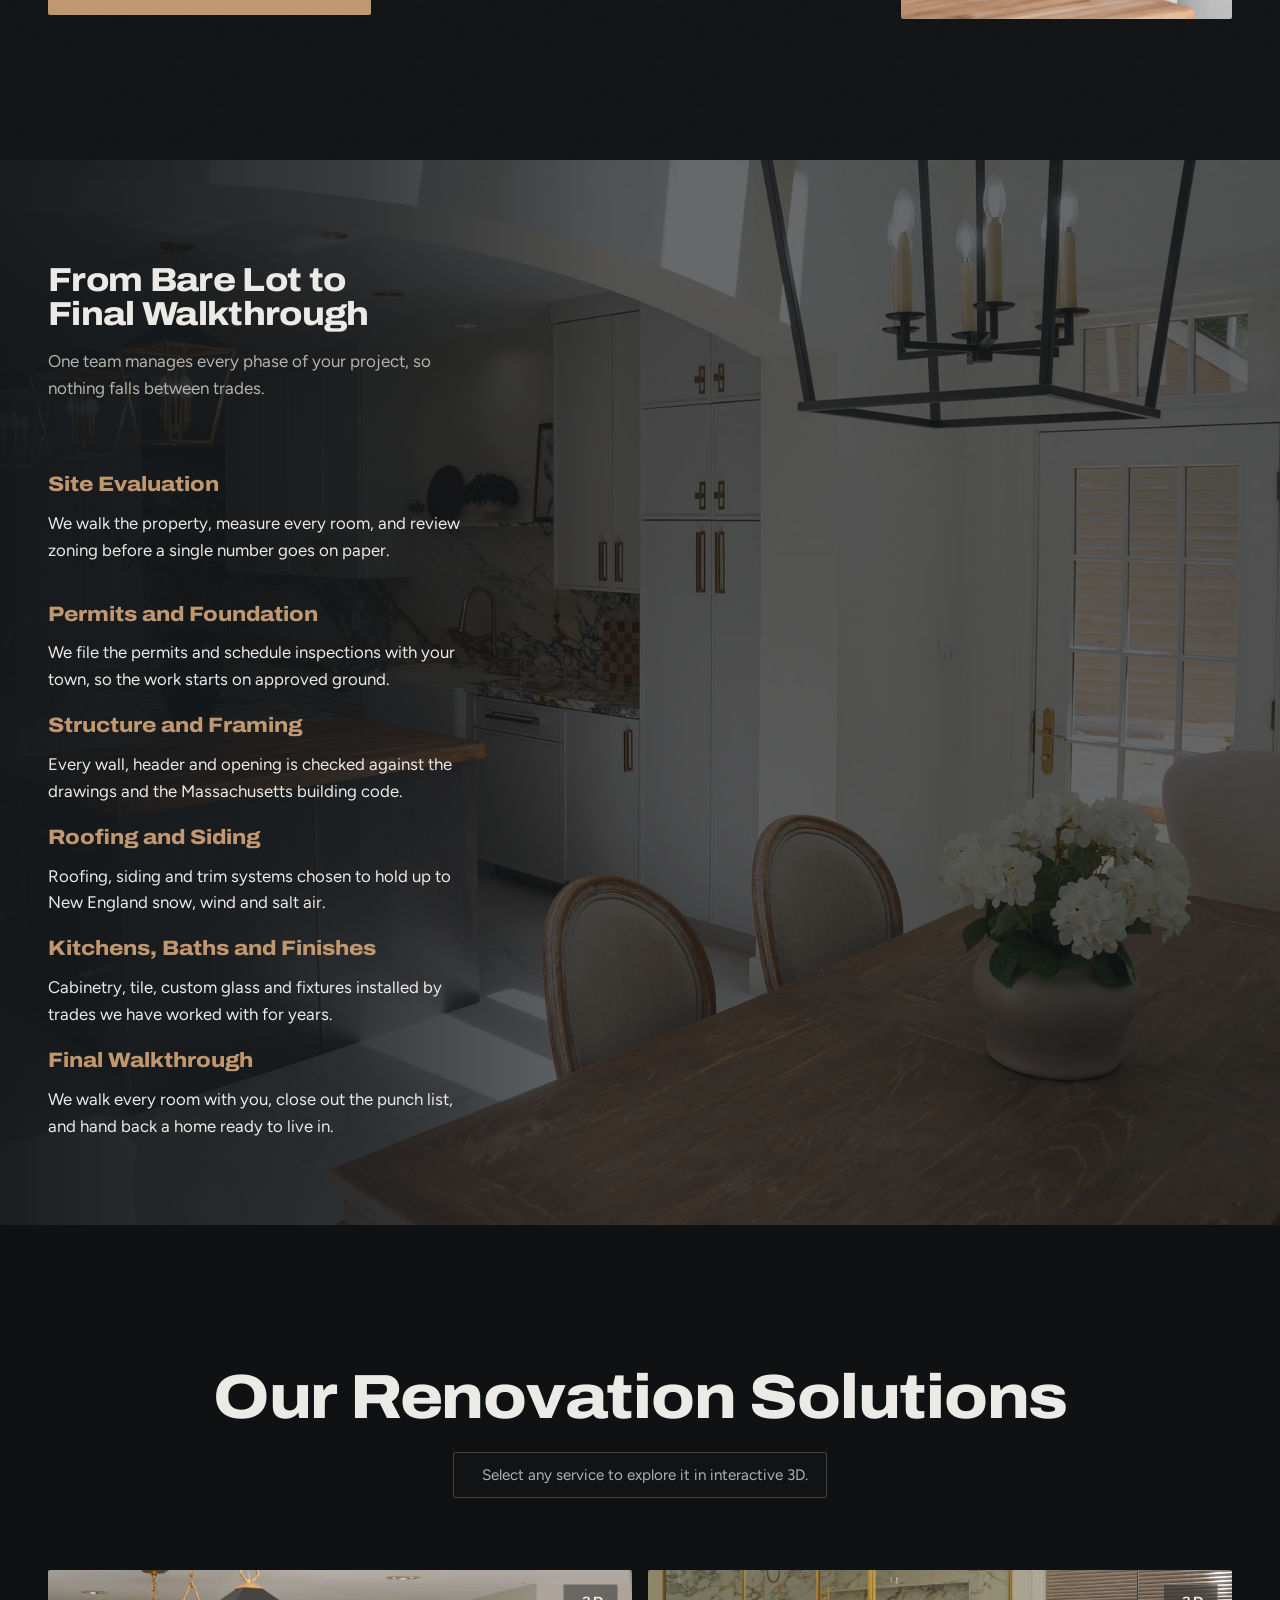
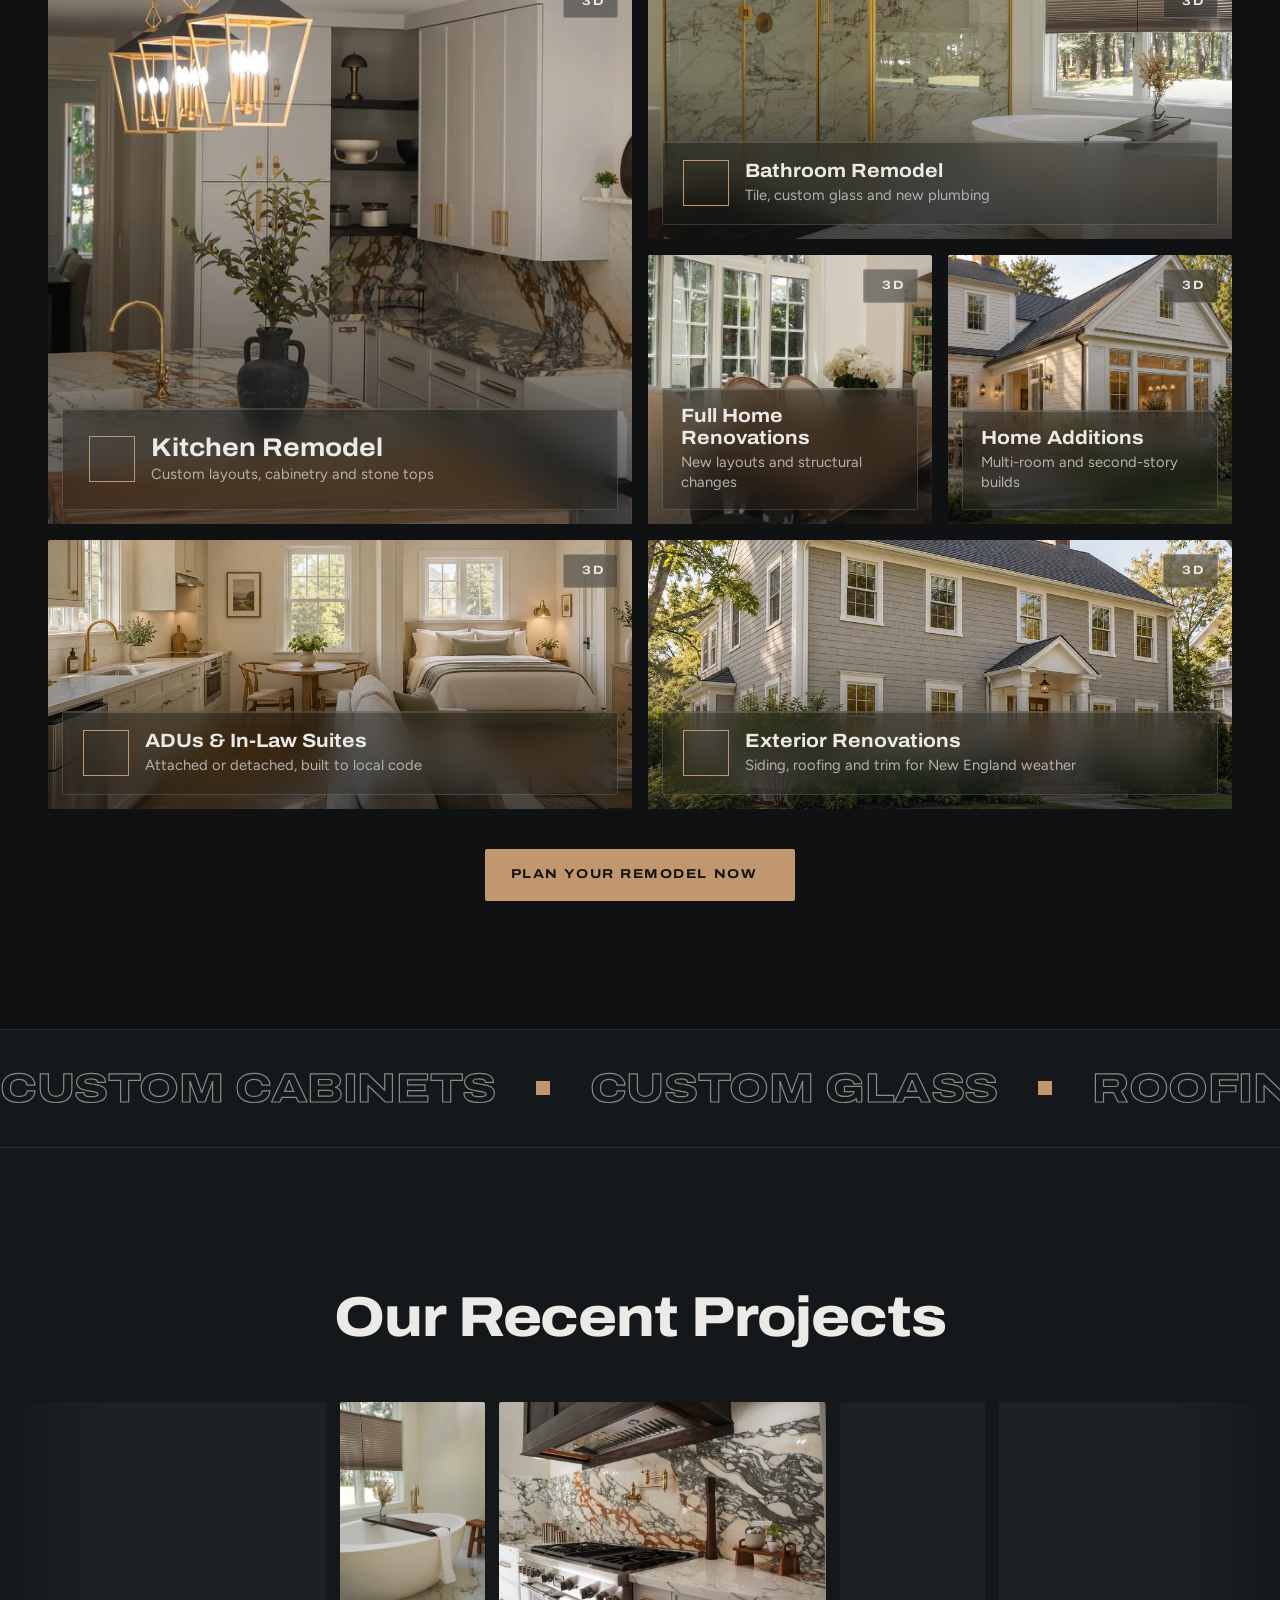
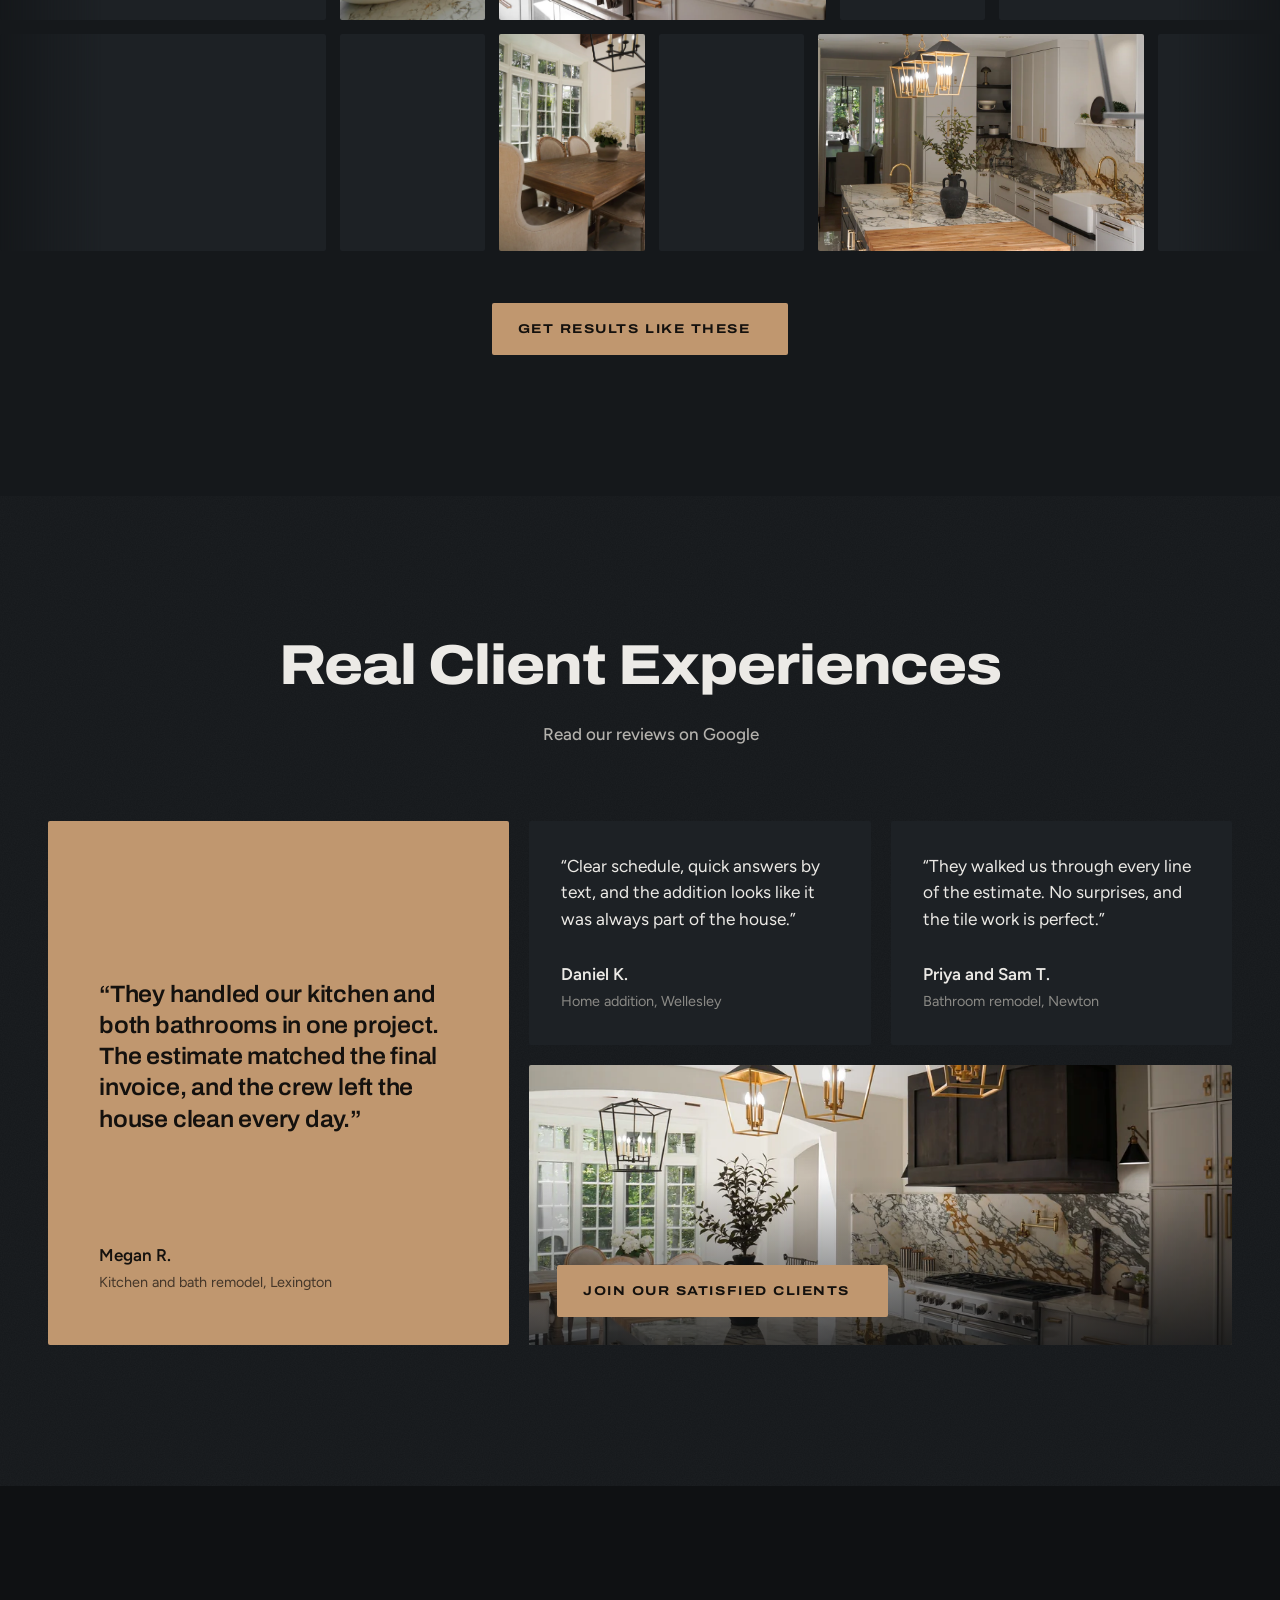
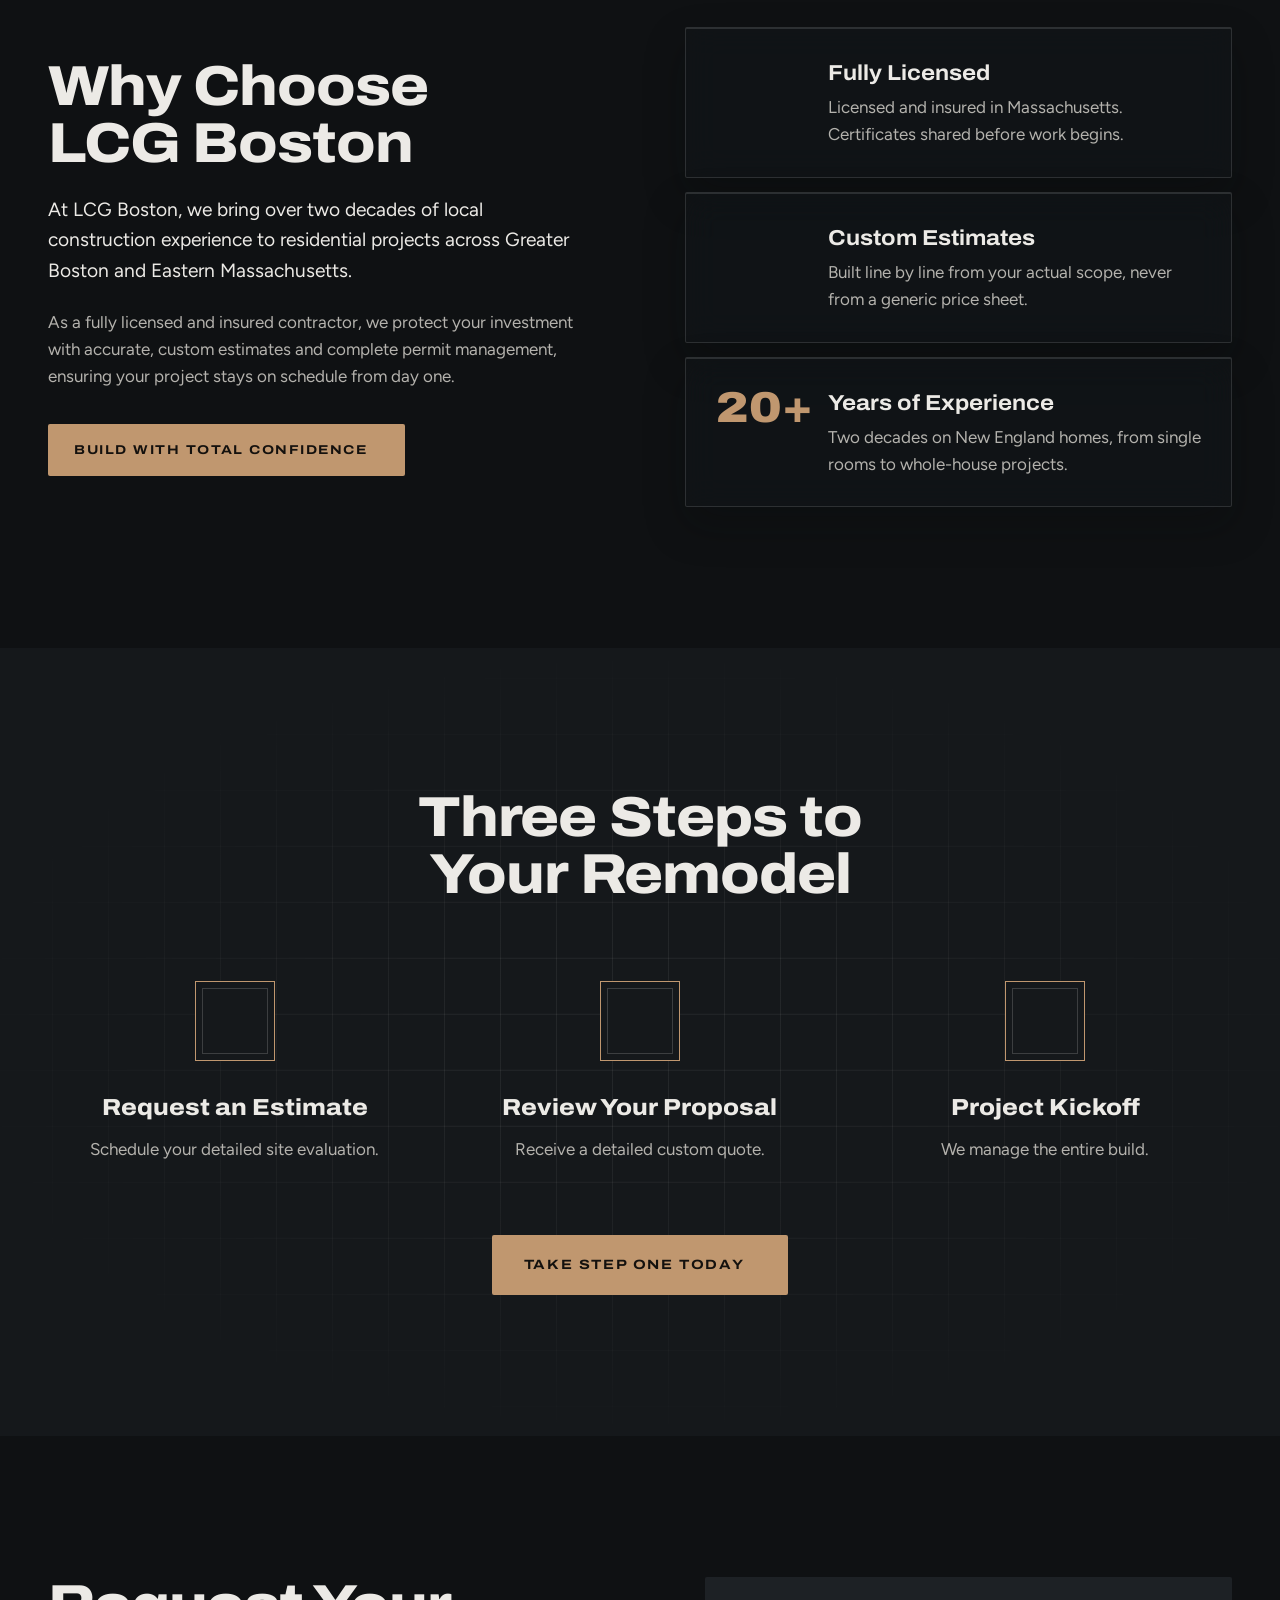
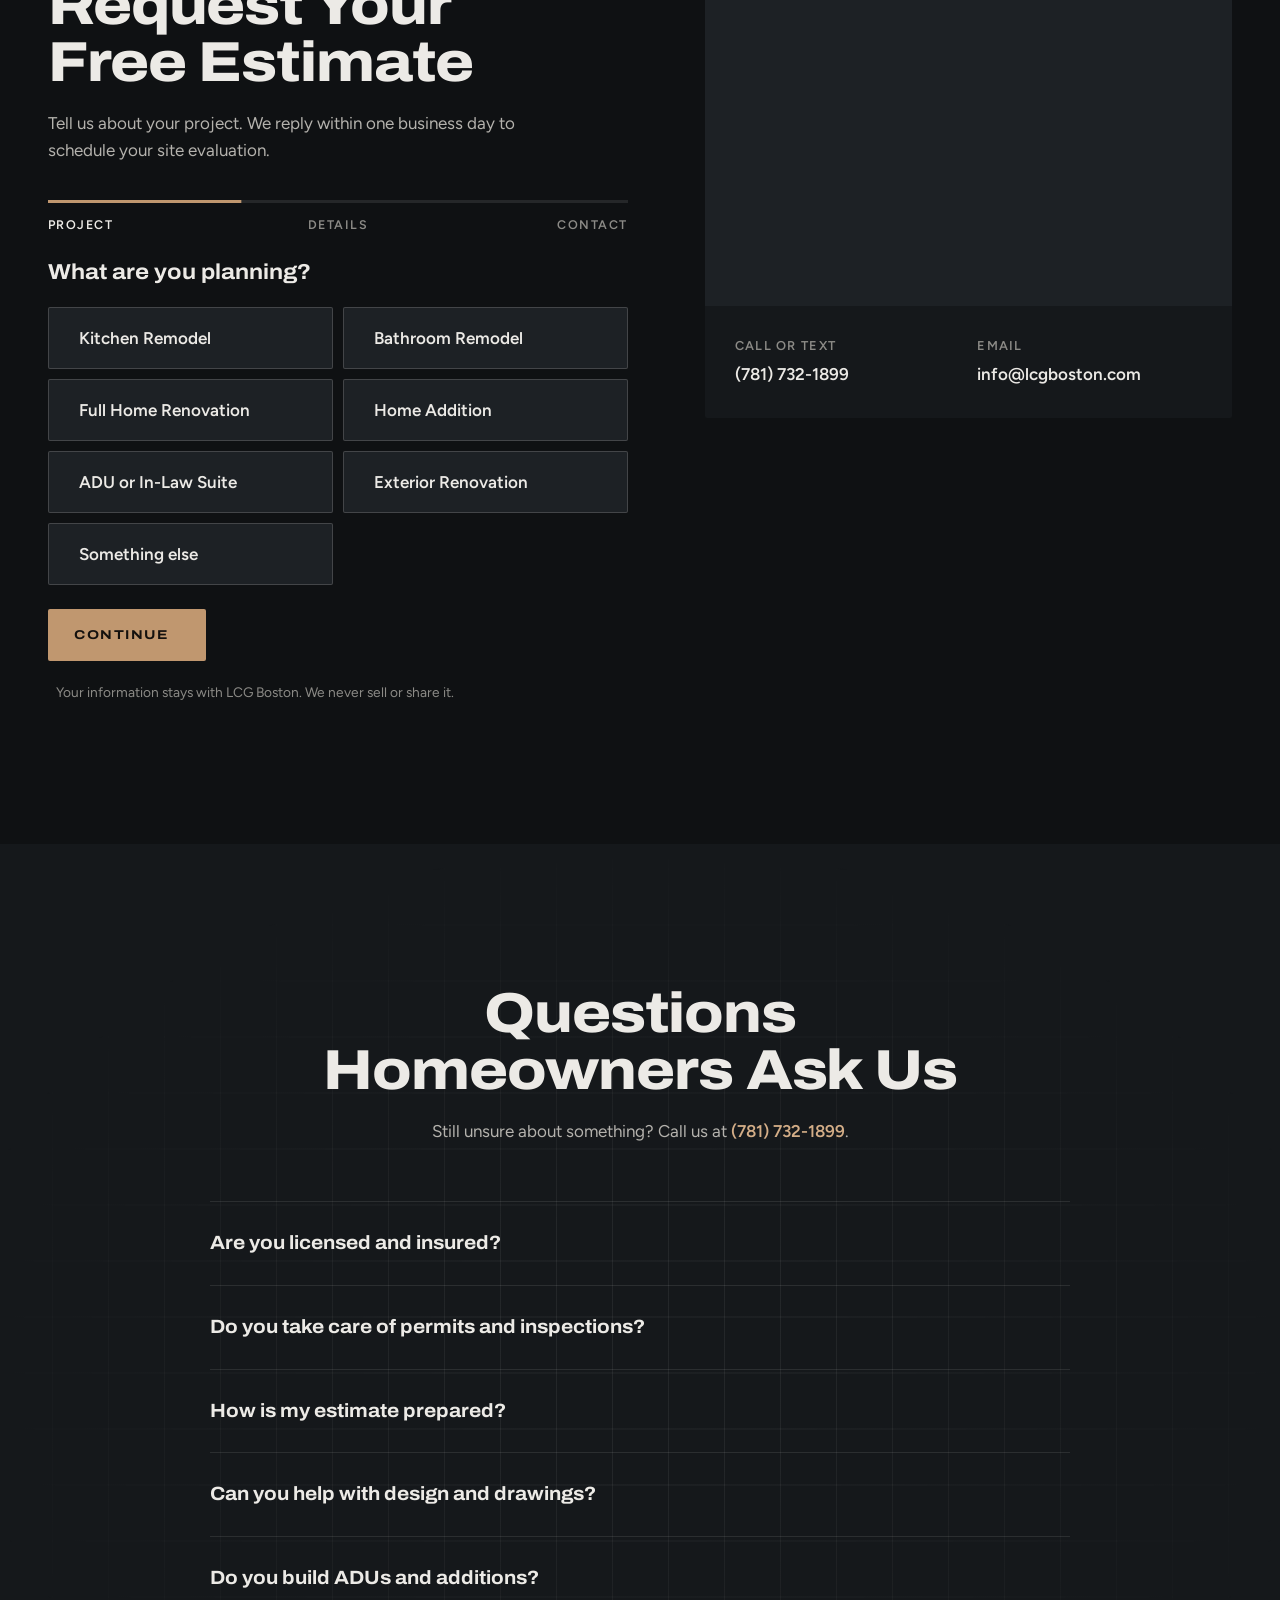
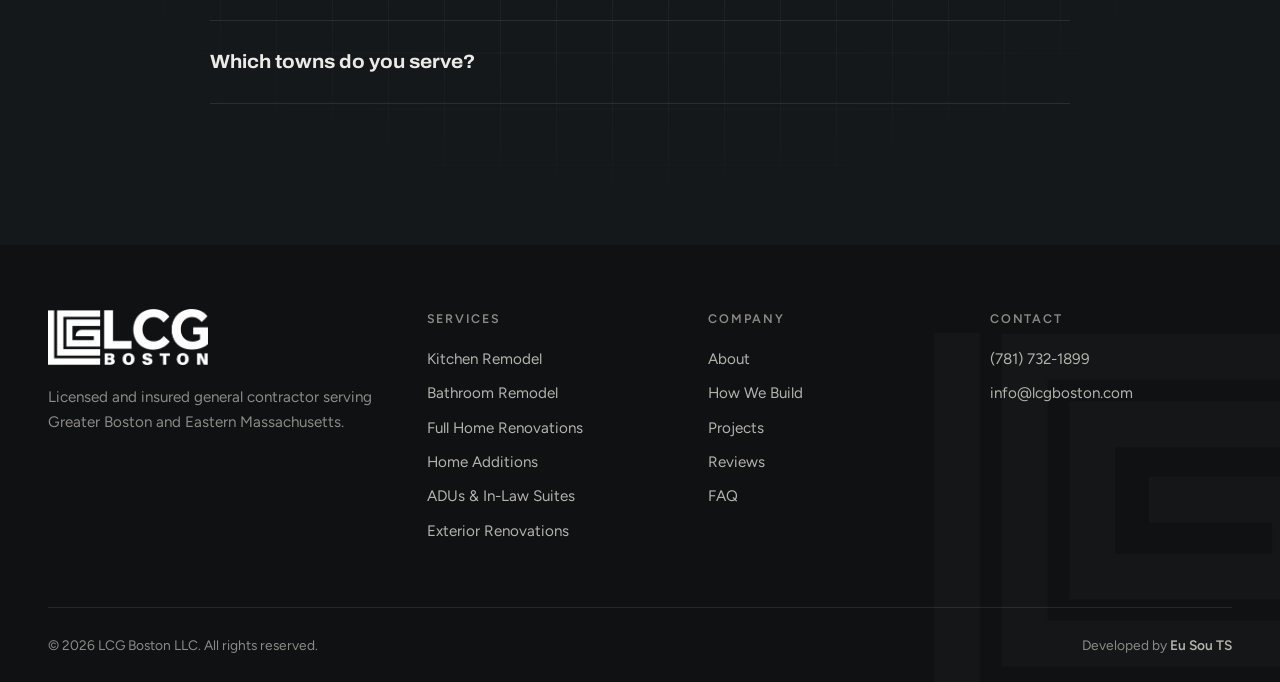
==== commit 657c8b25: "Keep only the team portrait in the about section" ====
--- a/index.html
+++ b/index.html
@@ -19,7 +19,7 @@
   <link rel="stylesheet" href="https://unpkg.com/@phosphor-icons/web@2.1.1/src/regular/style.css">
   <link rel="stylesheet" href="https://unpkg.com/@phosphor-icons/web@2.1.1/src/fill/style.css">
   <link rel="stylesheet" href="https://unpkg.com/lenis@1.1.13/dist/lenis.css">
-  <link rel="stylesheet" href="assets/css/style.css?v=hero-title-20261022">
+  <link rel="stylesheet" href="assets/css/style.css?v=about-portrait-20261022">
   <link rel="preload" as="image" href="assets/img/curated/kitchens/lcg-boston-kitchen-remodel-marble-island.webp" imagesrcset="assets/img/curated/kitchens/lcg-boston-kitchen-remodel-marble-island-960.webp 960w, assets/img/curated/kitchens/lcg-boston-kitchen-remodel-marble-island.webp 2400w" imagesizes="100vw" fetchpriority="high">
 
   <script type="application/ld+json">
@@ -149,9 +149,6 @@
         <div class="about__media">
           <figure class="about__img about__img--a">
             <img src="assets/img/curated/about-us/lcg-boston-about-us-team-portrait.webp" srcset="assets/img/curated/about-us/lcg-boston-about-us-team-portrait-960.webp 638w, assets/img/curated/about-us/lcg-boston-about-us-team-portrait.webp 1329w" sizes="(max-width: 860px) 68vw, 30vw" alt="Two LCG Boston team members wearing branded shirts in a finished kitchen" width="1329" height="2000" loading="lazy" decoding="async">
-          </figure>
-          <figure class="about__img about__img--b">
-            <img src="assets/img/curated/about-us/lcg-boston-about-us-team-kitchen-wide.webp" srcset="assets/img/curated/about-us/lcg-boston-about-us-team-kitchen-wide-960.webp 960w, assets/img/curated/about-us/lcg-boston-about-us-team-kitchen-wide.webp 2000w" sizes="(max-width: 860px) 78vw, 34vw" alt="Two LCG Boston team members standing behind a finished kitchen island" width="2000" height="1329" loading="lazy" decoding="async">
           </figure>
         </div>
       </div>
--- a/assets/css/style.css
+++ b/assets/css/style.css
@@ -275,12 +275,11 @@
 .about__cta { margin-top: 38px; }
 .about__text .h2 { white-space: nowrap; font-size: clamp(1.4rem, min(7.4vw, 3.5vw + 1rem), 3.3rem); }
 
-/* Overlap only the lower portrait area, keeping both faces unobstructed. */
+/* Show the team portrait at its natural aspect ratio. */
 .about__media { display: grid; }
 .about__img { overflow: hidden; border-radius: var(--r); }
 .about__img img { width: 100%; height: auto; }
 .about__img--a { justify-self: end; width: 62%; }
-.about__img--b { position: relative; z-index: 1; justify-self: start; width: 70%; margin-block-start: -32%; border: 6px solid var(--ink); }
 
 /* ---------- 3D Build ---------- */
 .build { position: relative; background: var(--ink-2); }
@@ -758,7 +757,6 @@
   .steps__line { display: none; }
 }
 @media (max-width: 720px) {
-  .about__img--b { margin-block-start: -22%; border-width: 4px; }
   .choices { grid-template-columns: 1fr 1fr; gap: 8px; }
   .choice span { min-height: 56px; padding: 12px 14px; gap: 10px; font-size: 0.92rem; }
   .form__nav .btn { flex: 1; }
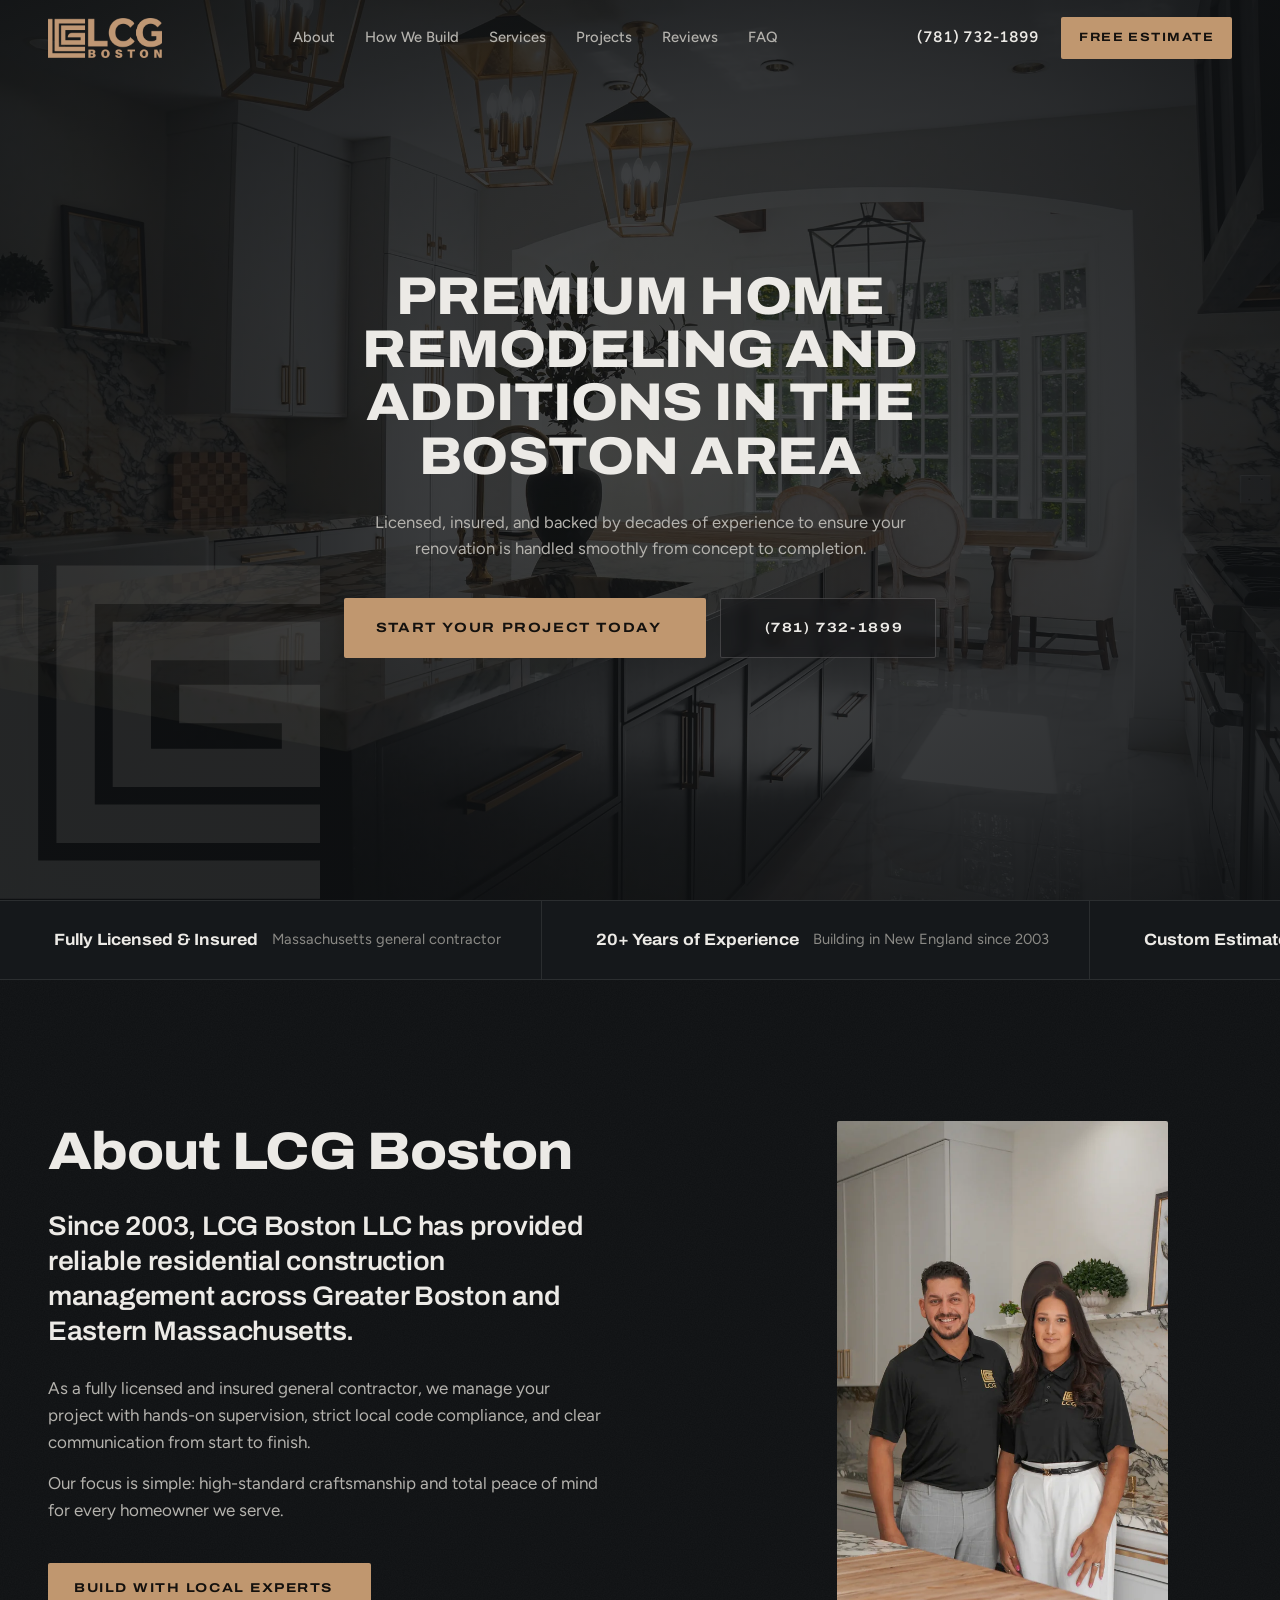
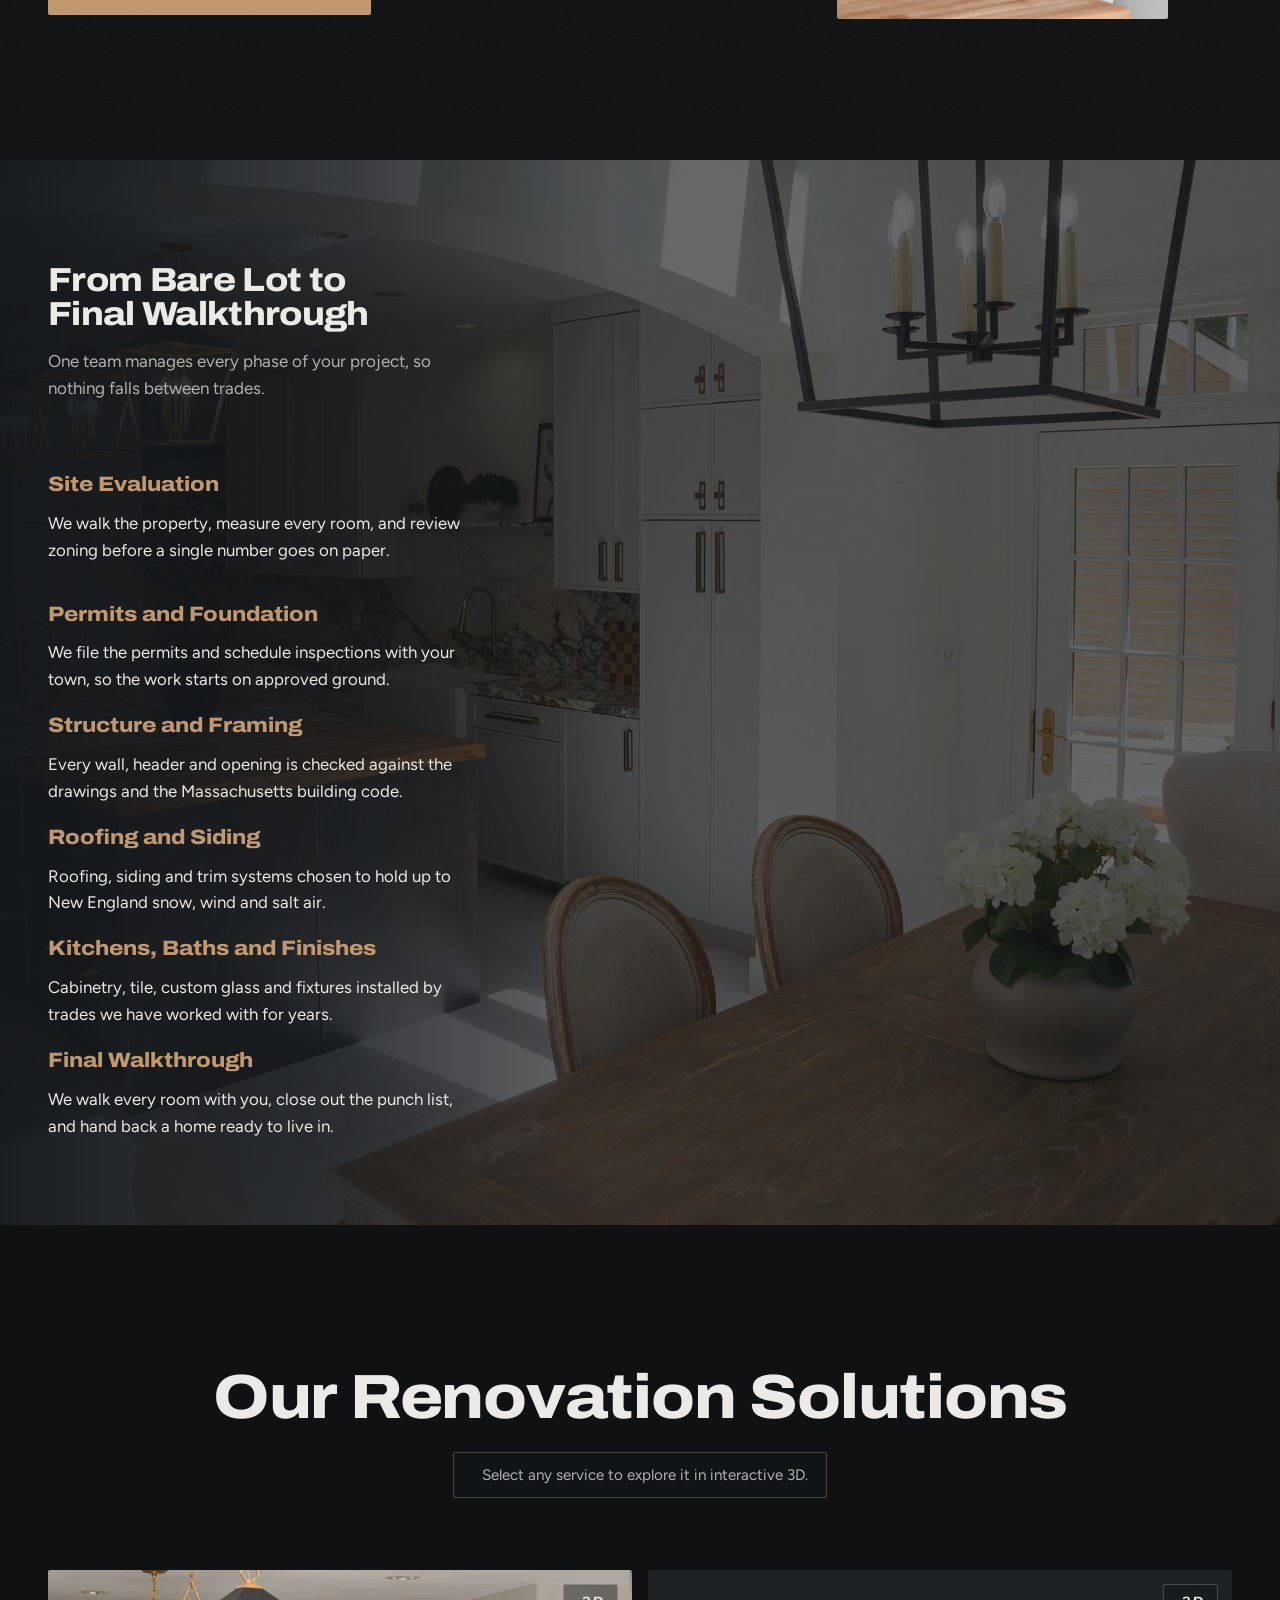
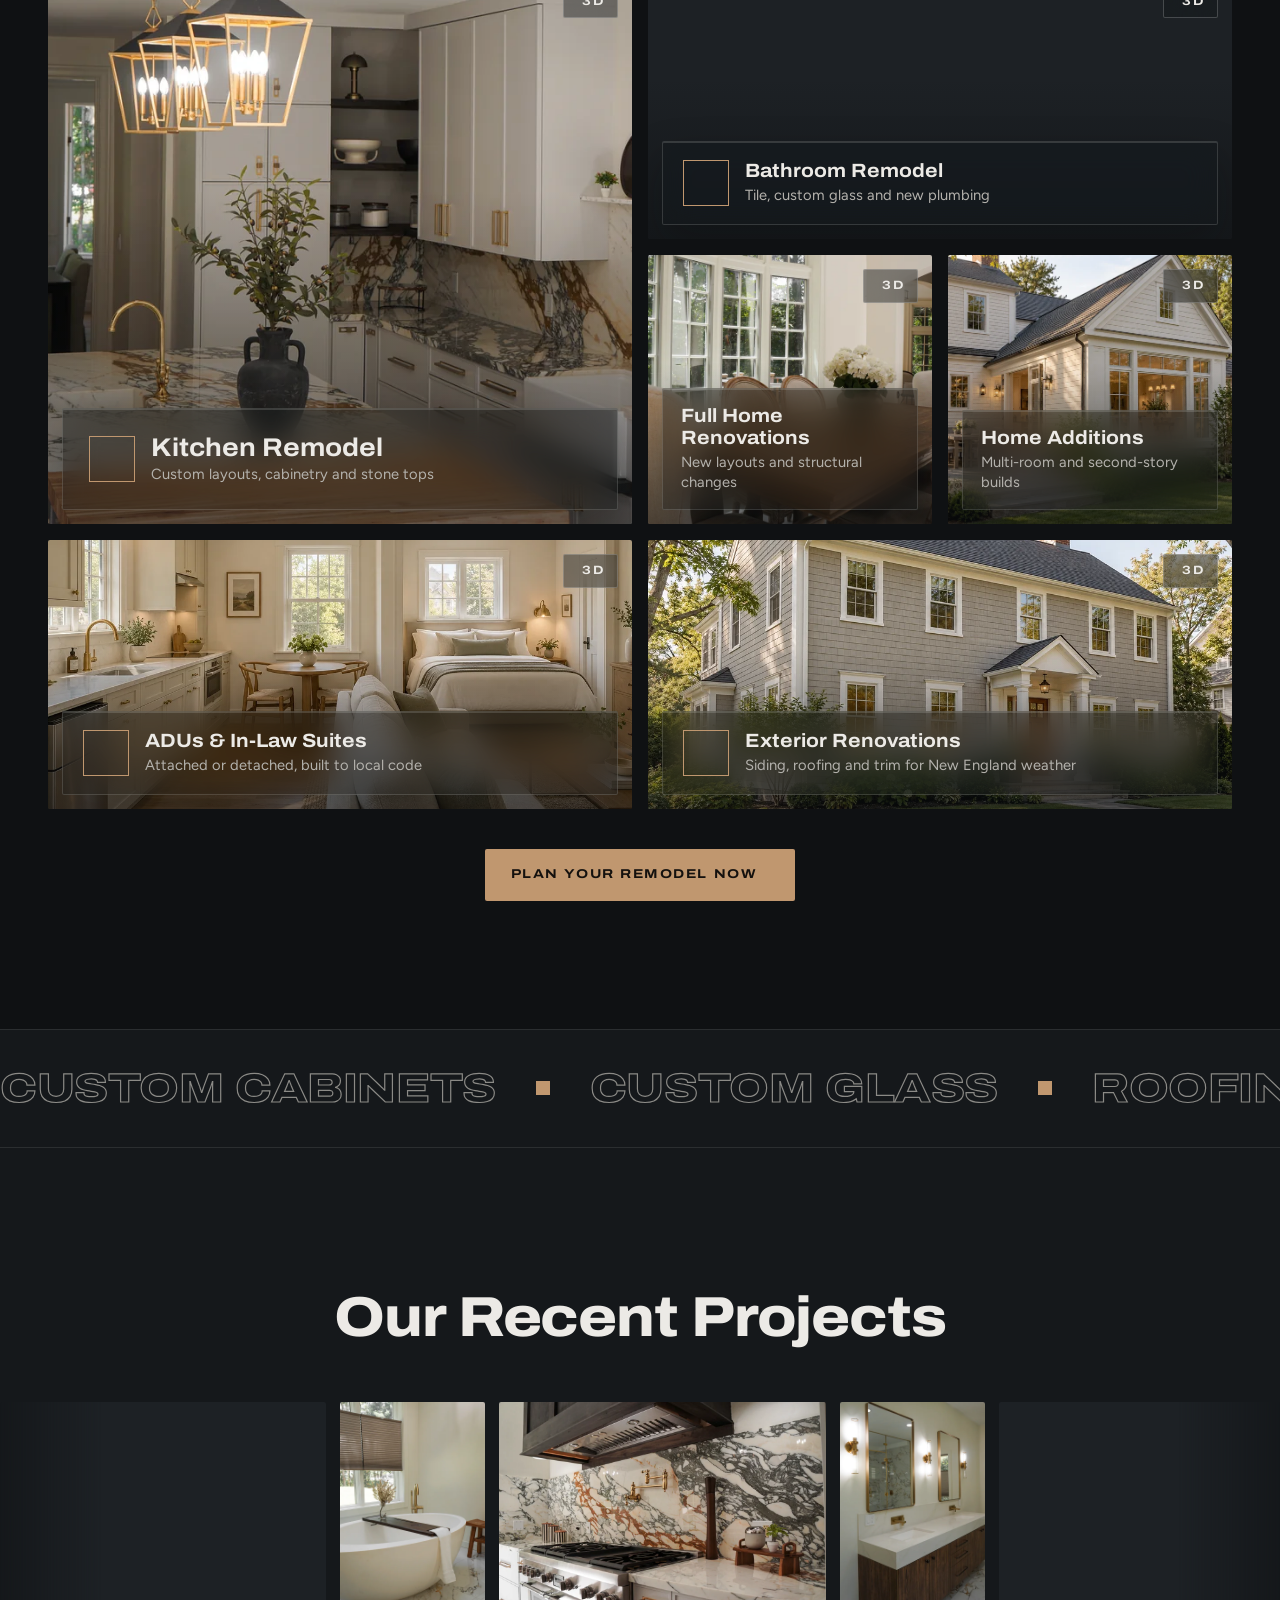
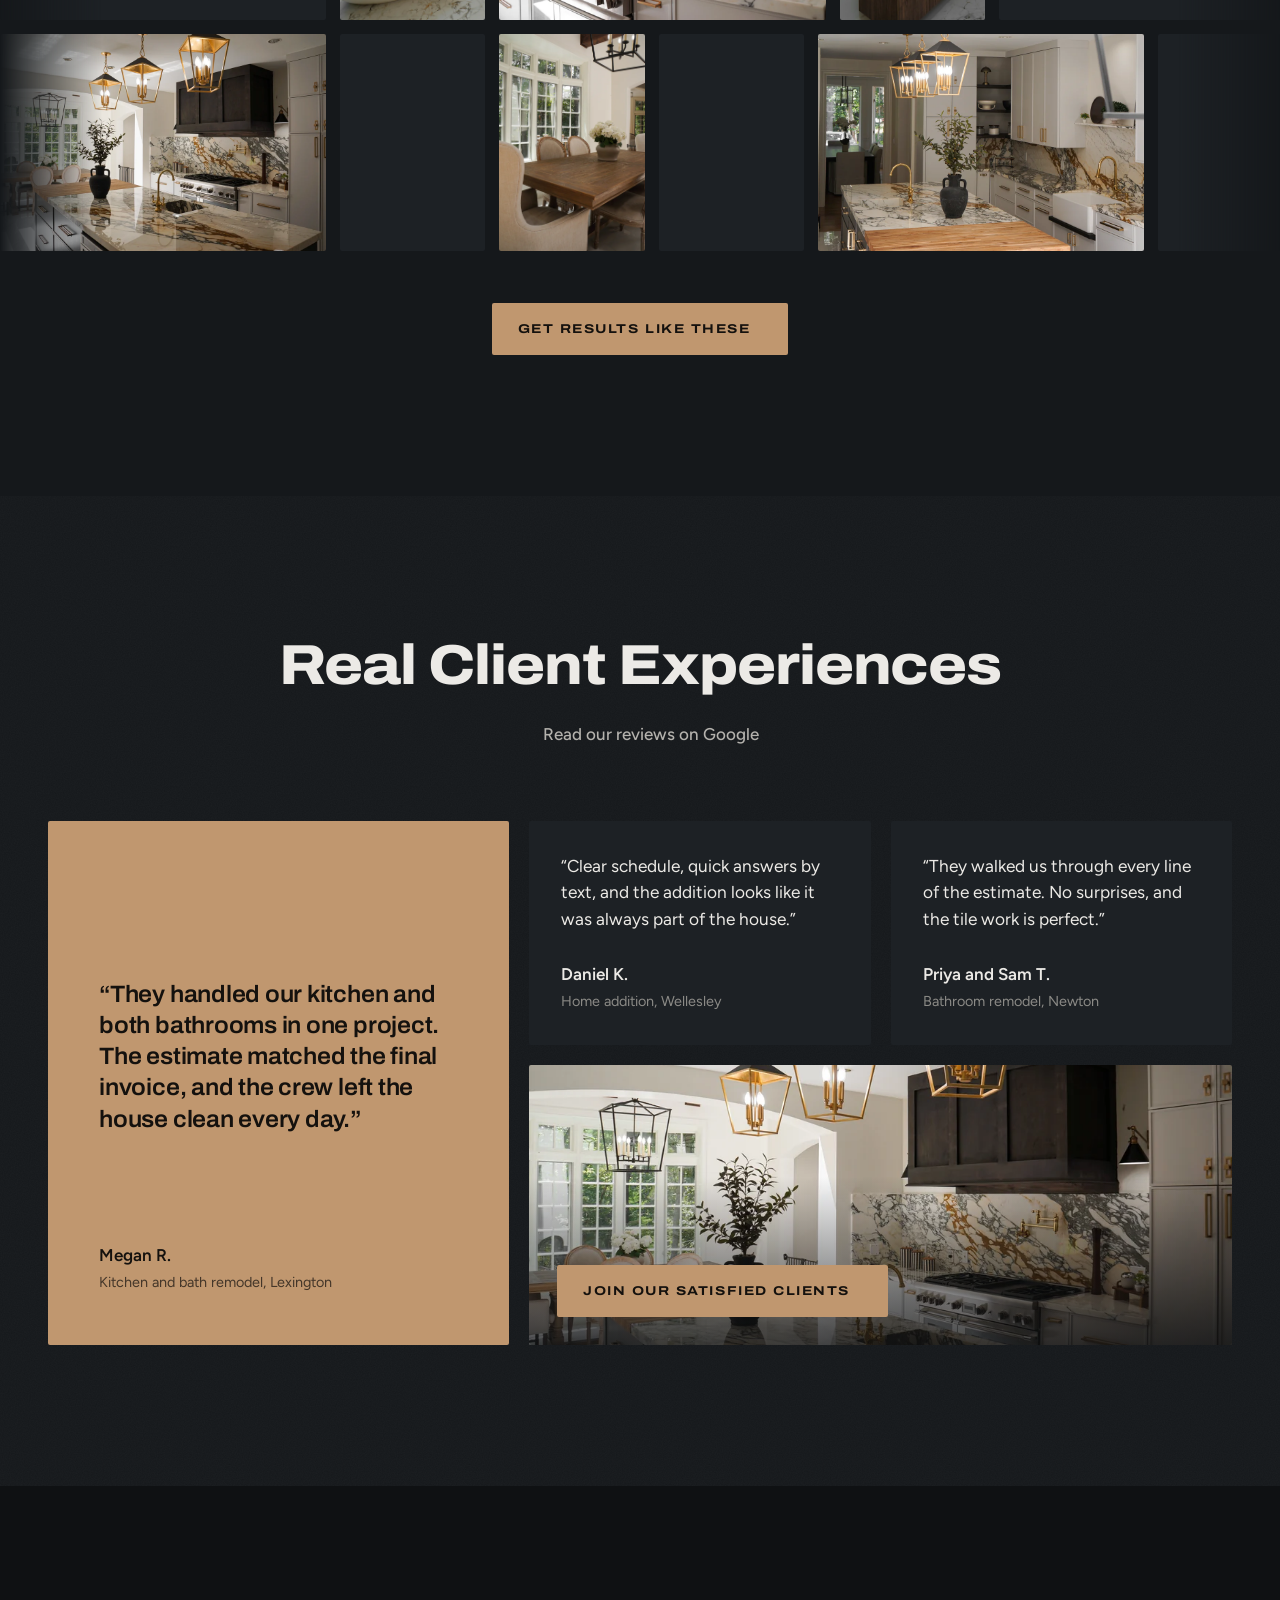
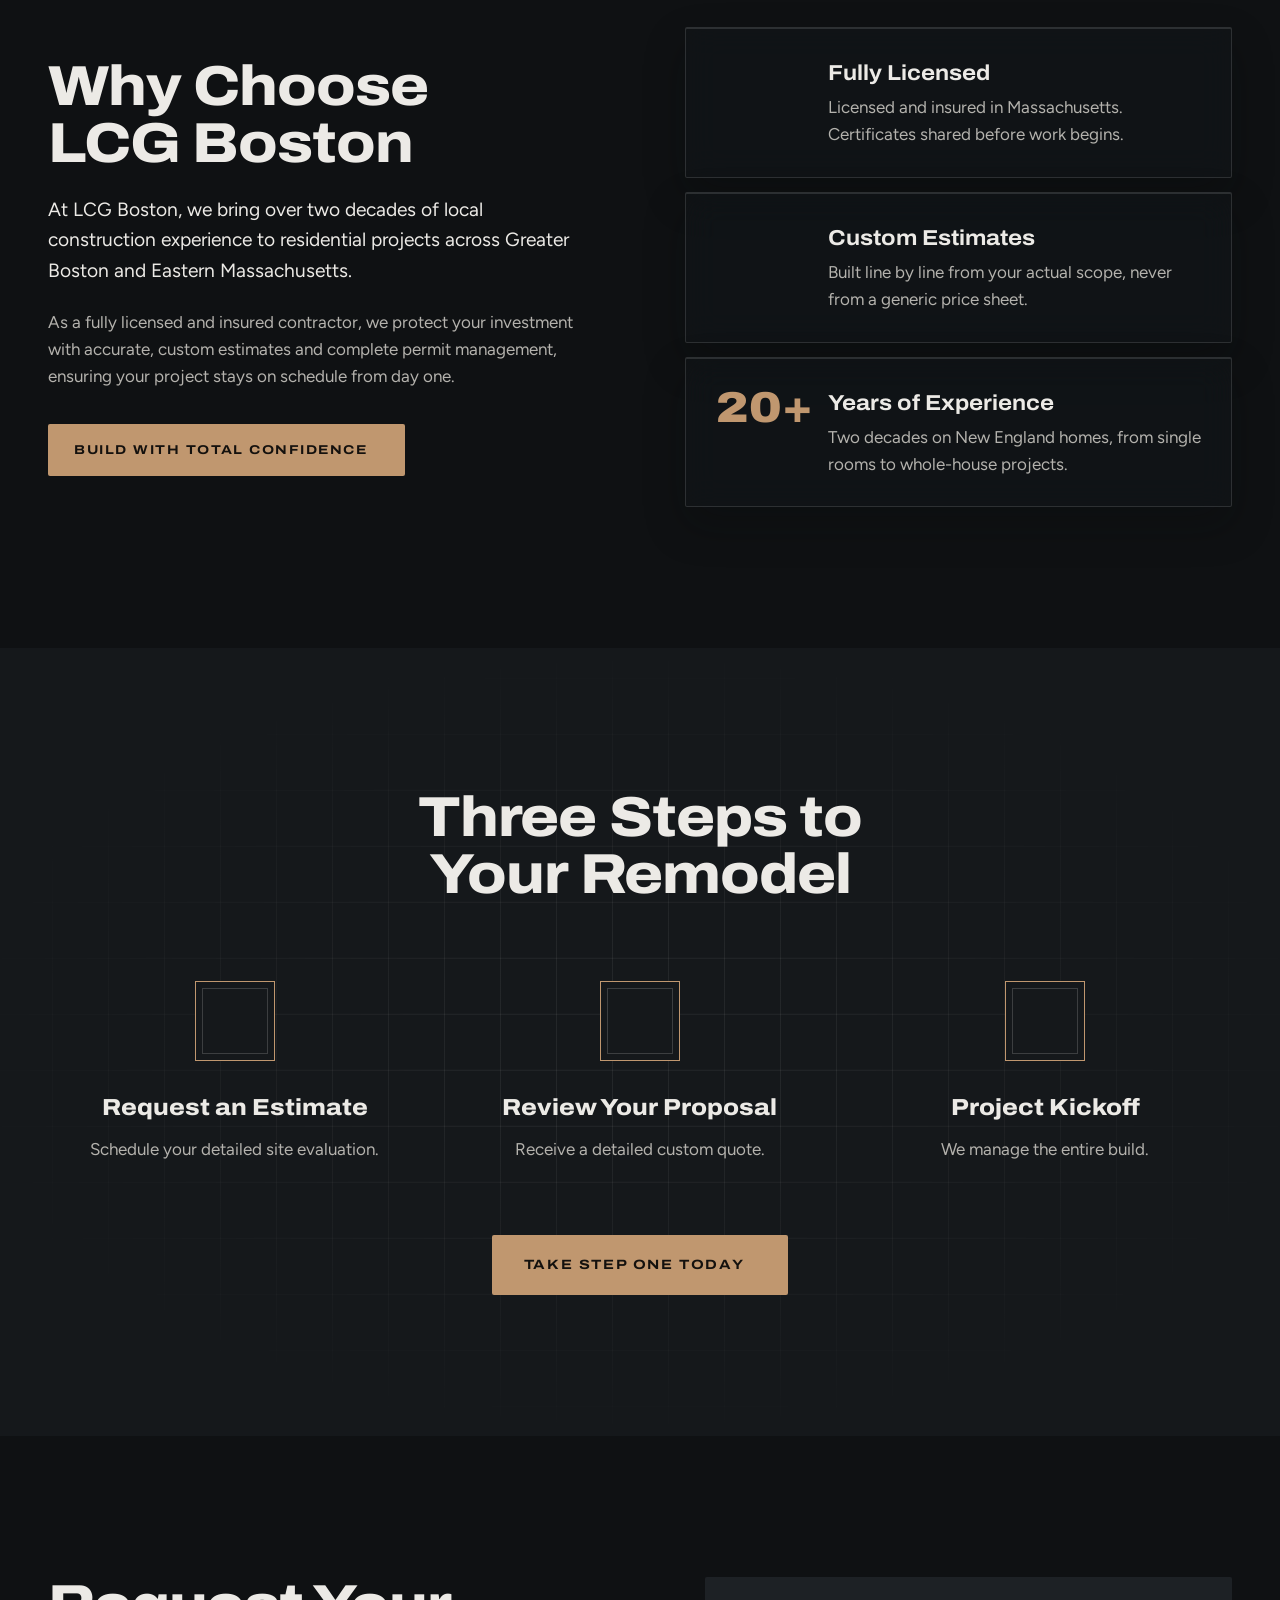
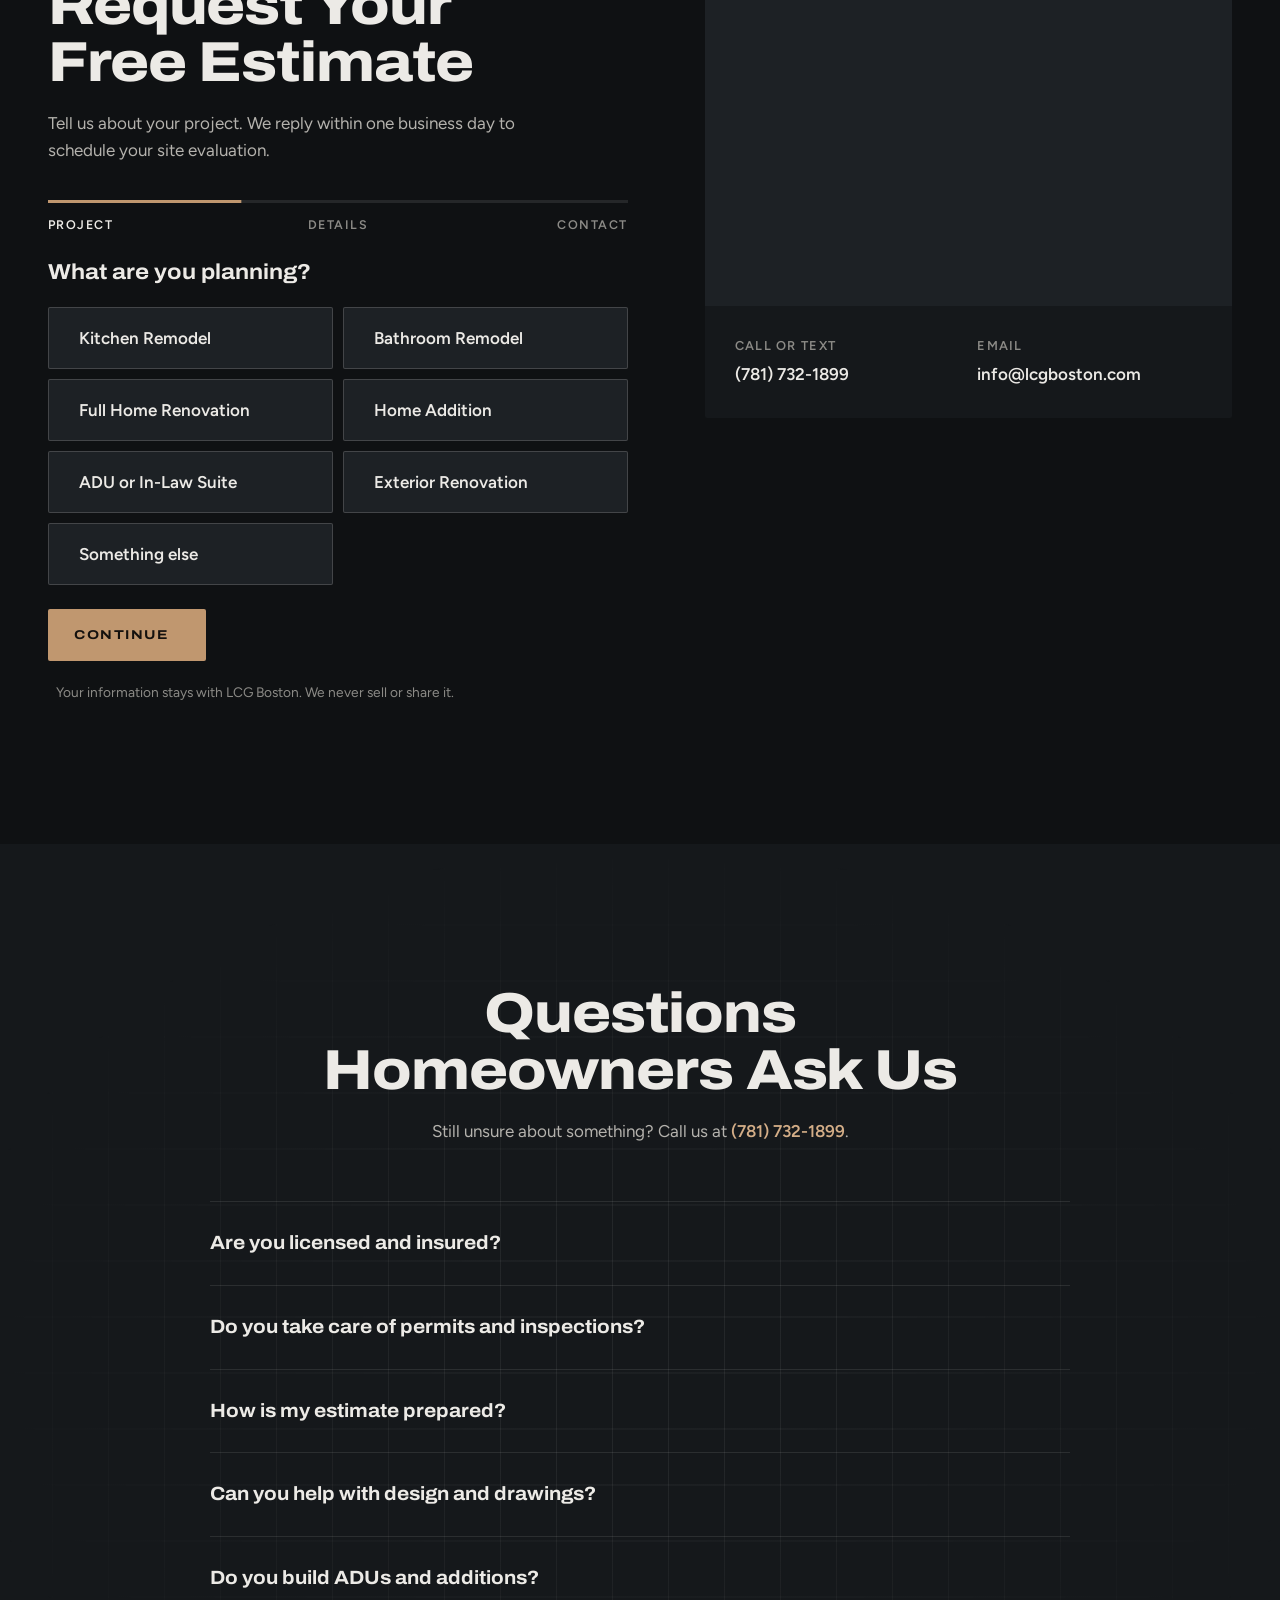
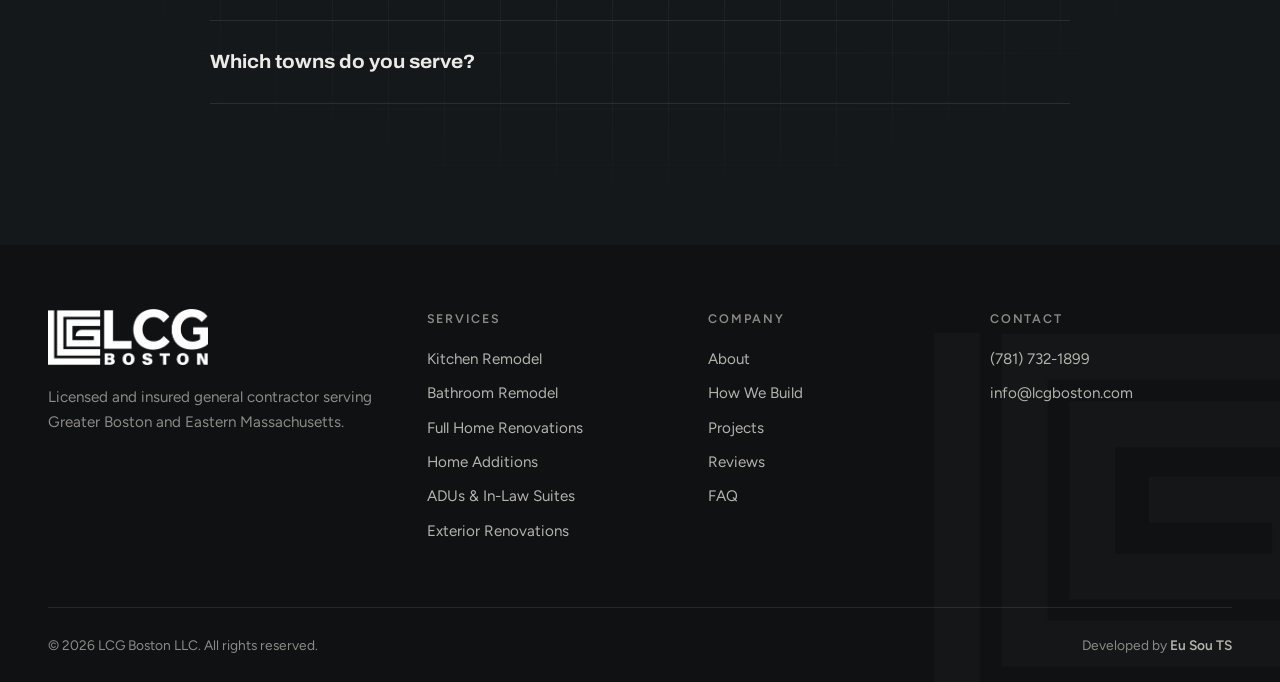
==== commit 1acc98fc: "Move about portrait left to match reference alignment" ====
--- a/index.html
+++ b/index.html
@@ -19,7 +19,7 @@
   <link rel="stylesheet" href="https://unpkg.com/@phosphor-icons/web@2.1.1/src/regular/style.css">
   <link rel="stylesheet" href="https://unpkg.com/@phosphor-icons/web@2.1.1/src/fill/style.css">
   <link rel="stylesheet" href="https://unpkg.com/lenis@1.1.13/dist/lenis.css">
-  <link rel="stylesheet" href="assets/css/style.css?v=about-portrait-20261022">
+  <link rel="stylesheet" href="assets/css/style.css?v=about-position-20261022">
   <link rel="preload" as="image" href="assets/img/curated/kitchens/lcg-boston-kitchen-remodel-marble-island.webp" imagesrcset="assets/img/curated/kitchens/lcg-boston-kitchen-remodel-marble-island-960.webp 960w, assets/img/curated/kitchens/lcg-boston-kitchen-remodel-marble-island.webp 2400w" imagesizes="100vw" fetchpriority="high">
 
   <script type="application/ld+json">
--- a/assets/css/style.css
+++ b/assets/css/style.css
@@ -279,7 +279,7 @@
 .about__media { display: grid; }
 .about__img { overflow: hidden; border-radius: var(--r); }
 .about__img img { width: 100%; height: auto; }
-.about__img--a { justify-self: end; width: 62%; }
+.about__img--a { justify-self: end; width: 62%; margin-inline-end: 12%; }
 
 /* ---------- 3D Build ---------- */
 .build { position: relative; background: var(--ink-2); }
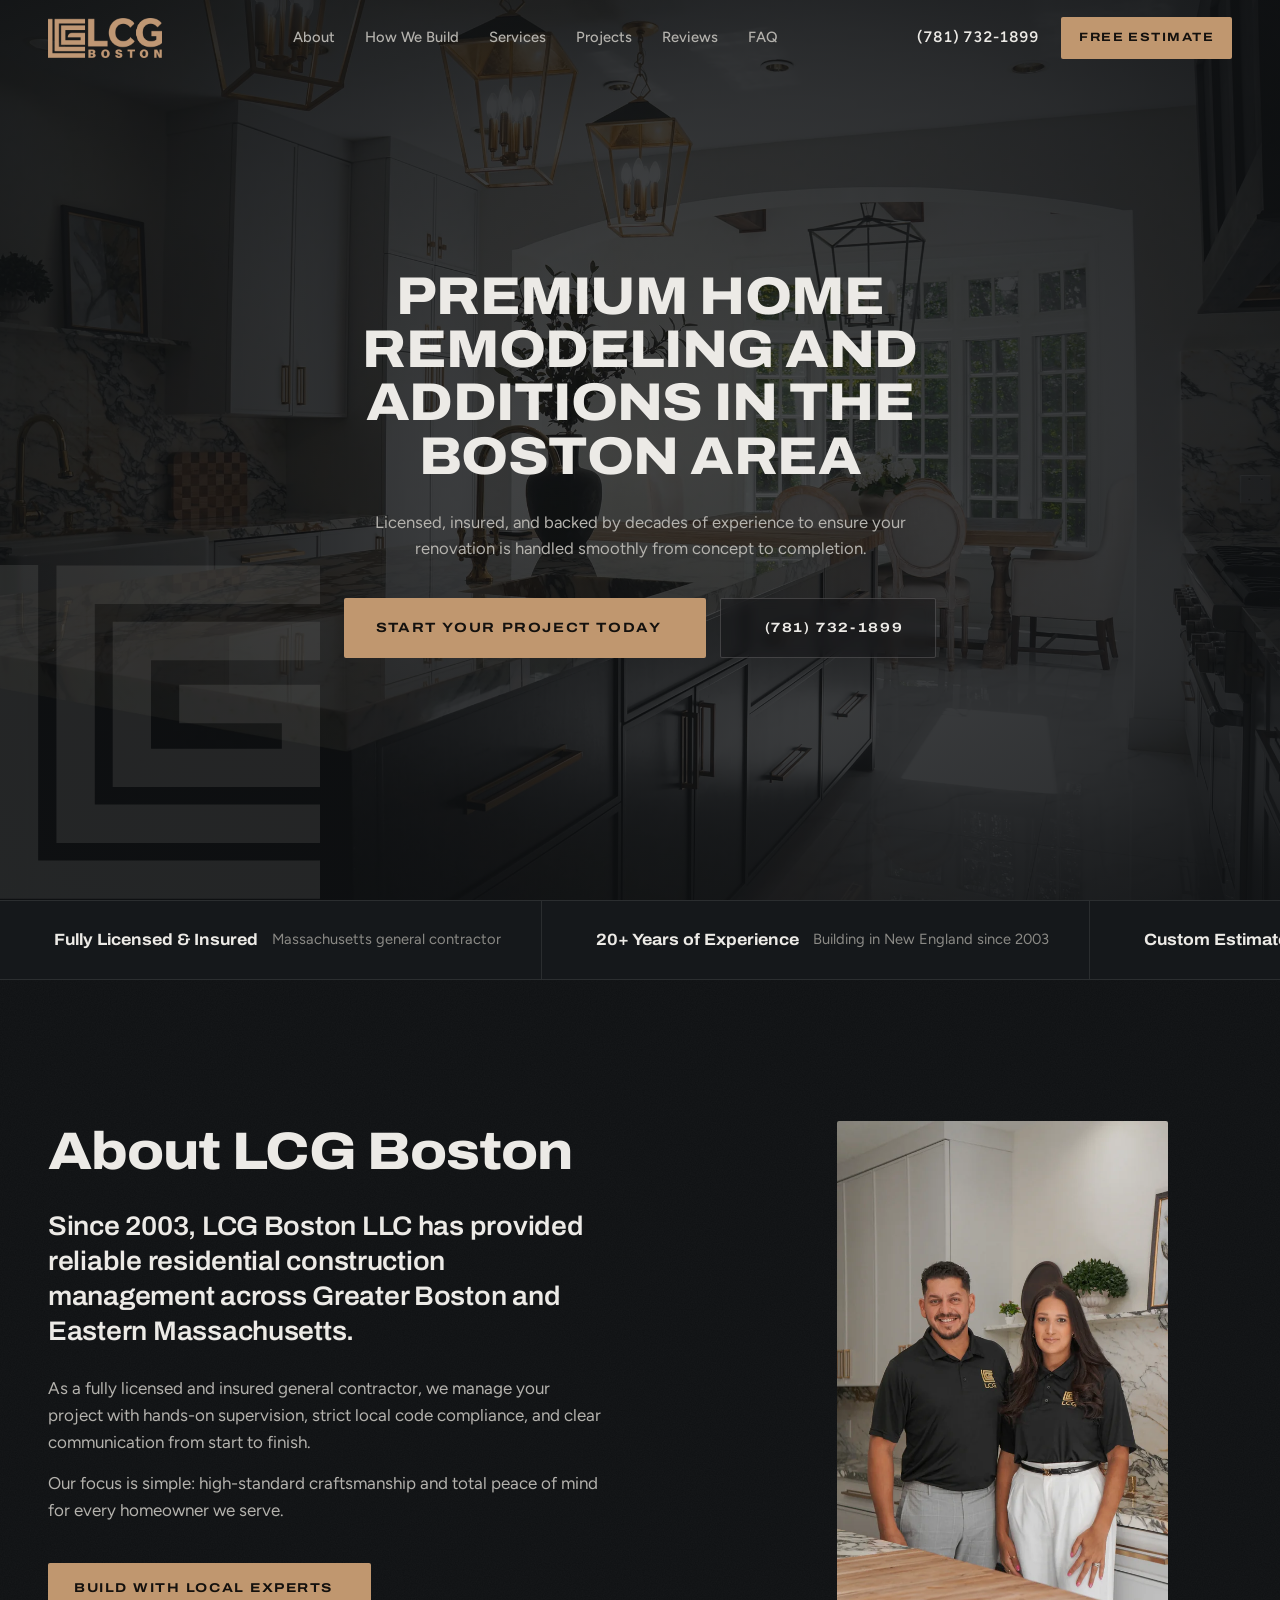
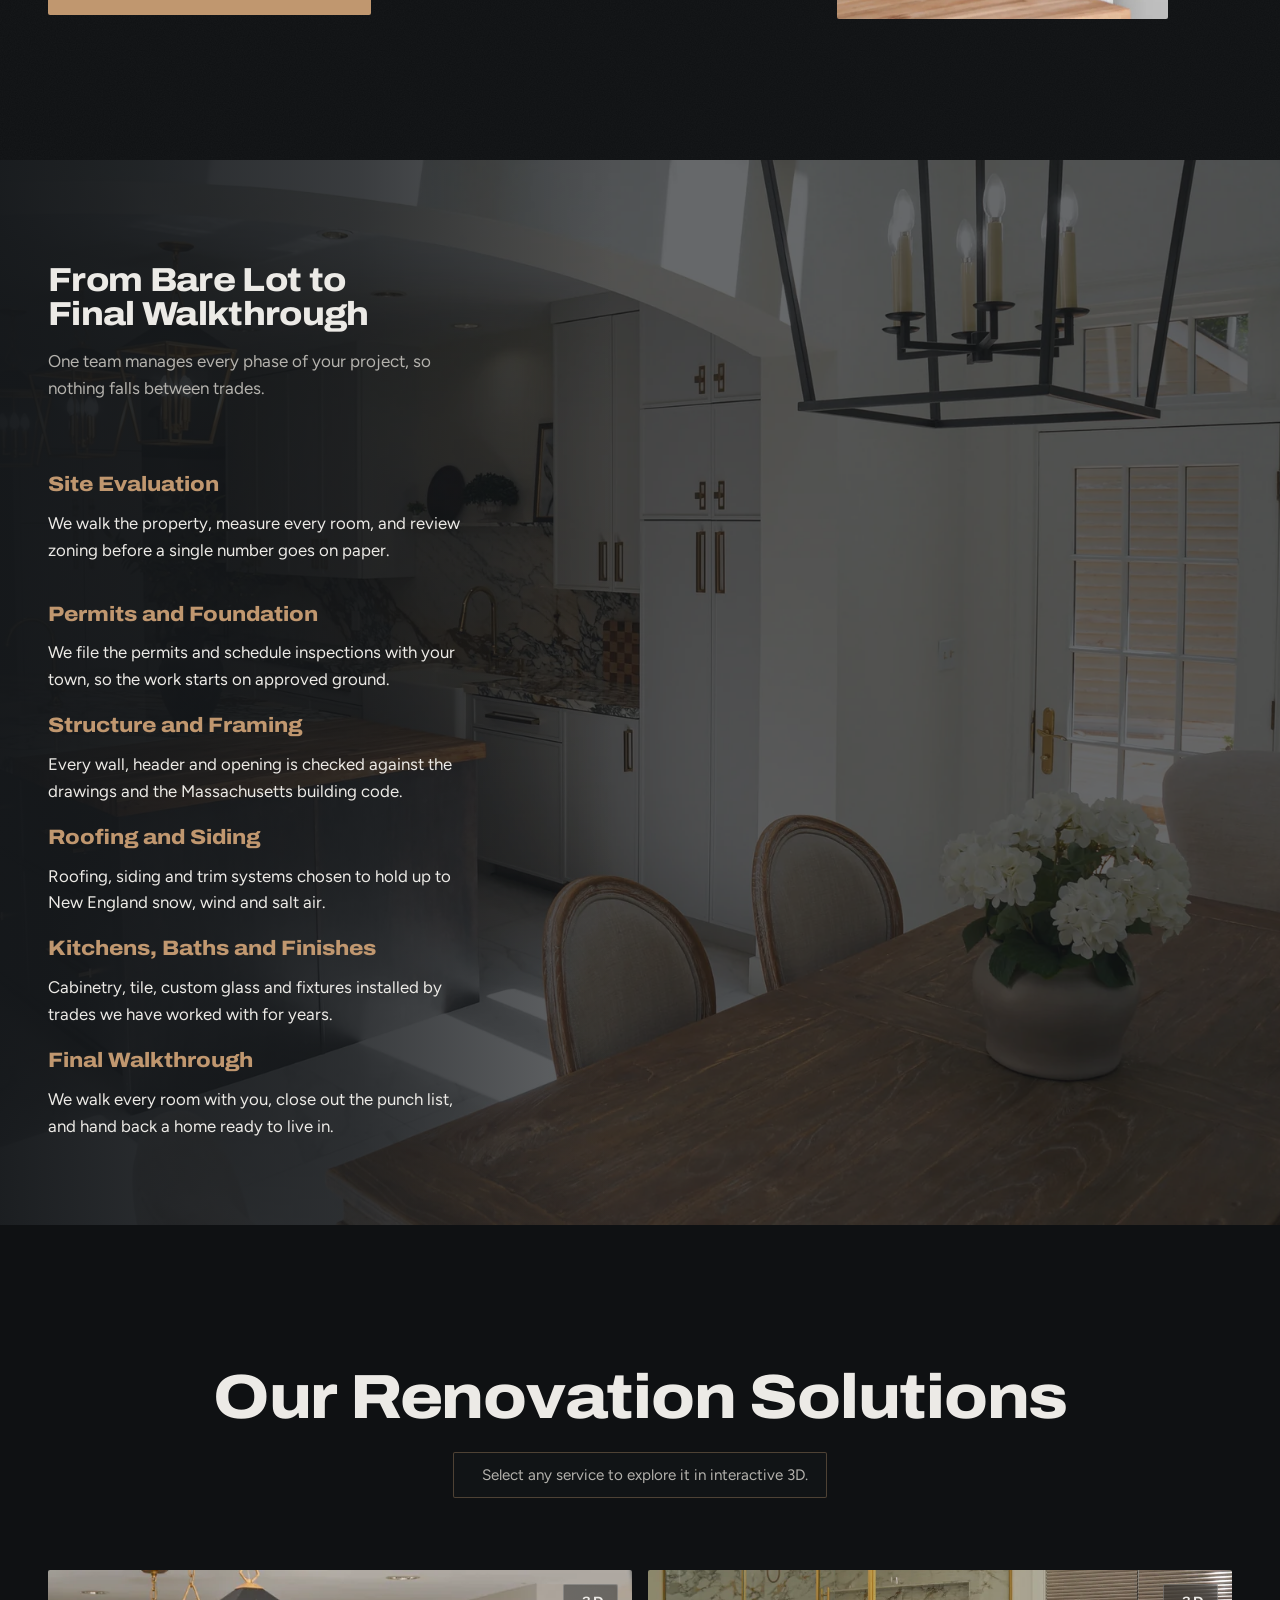
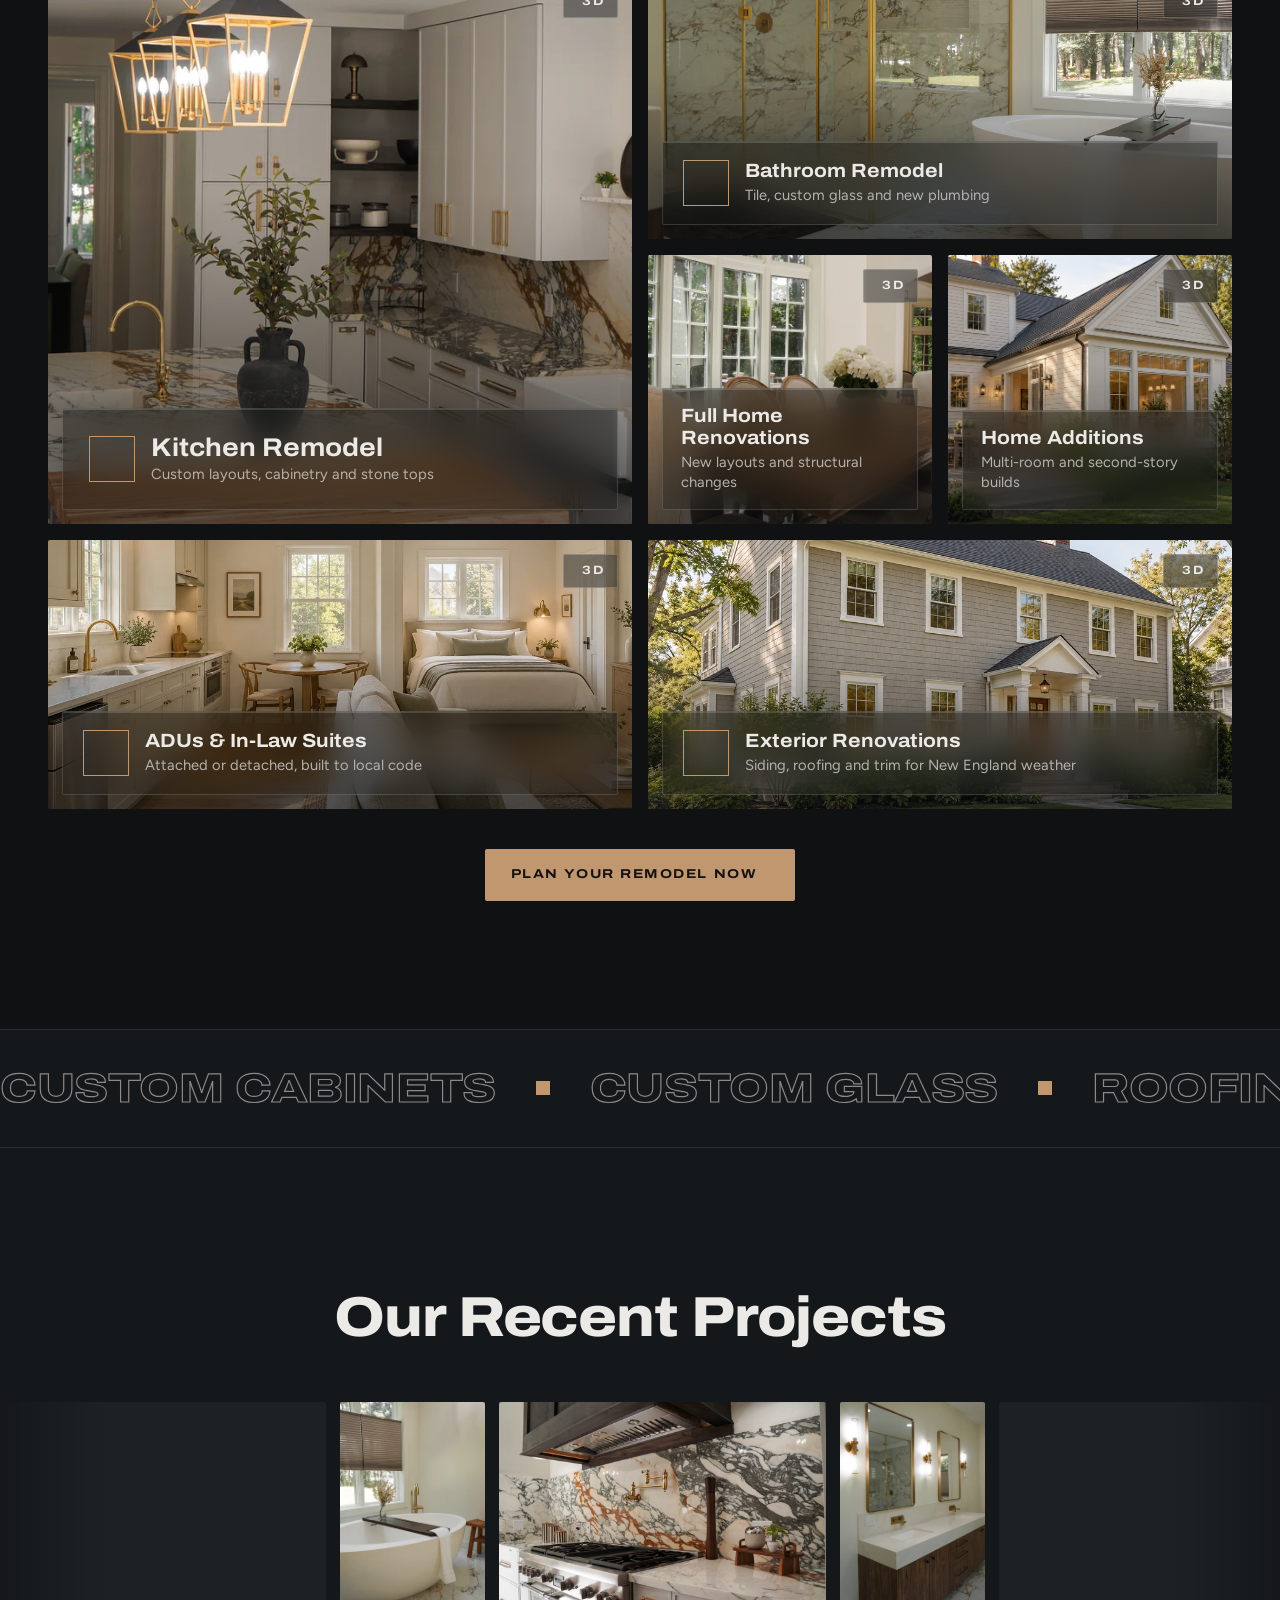
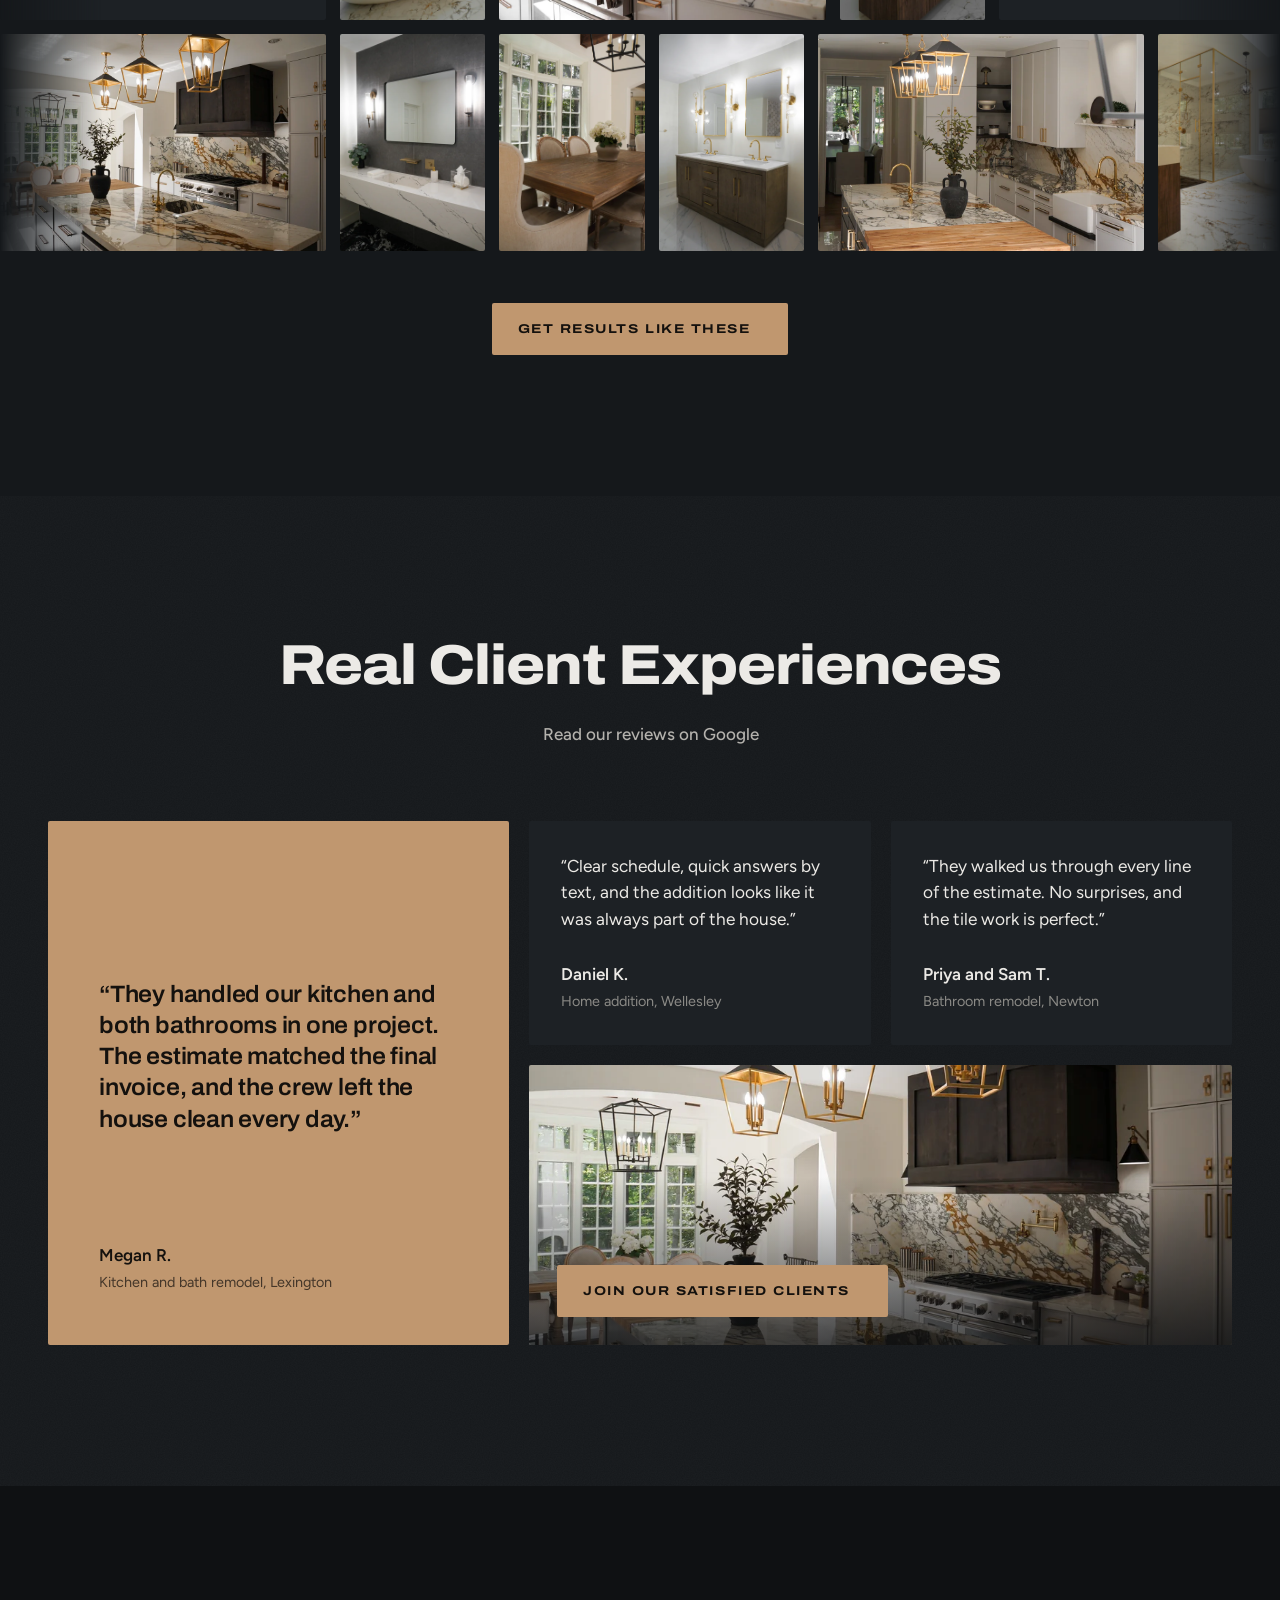
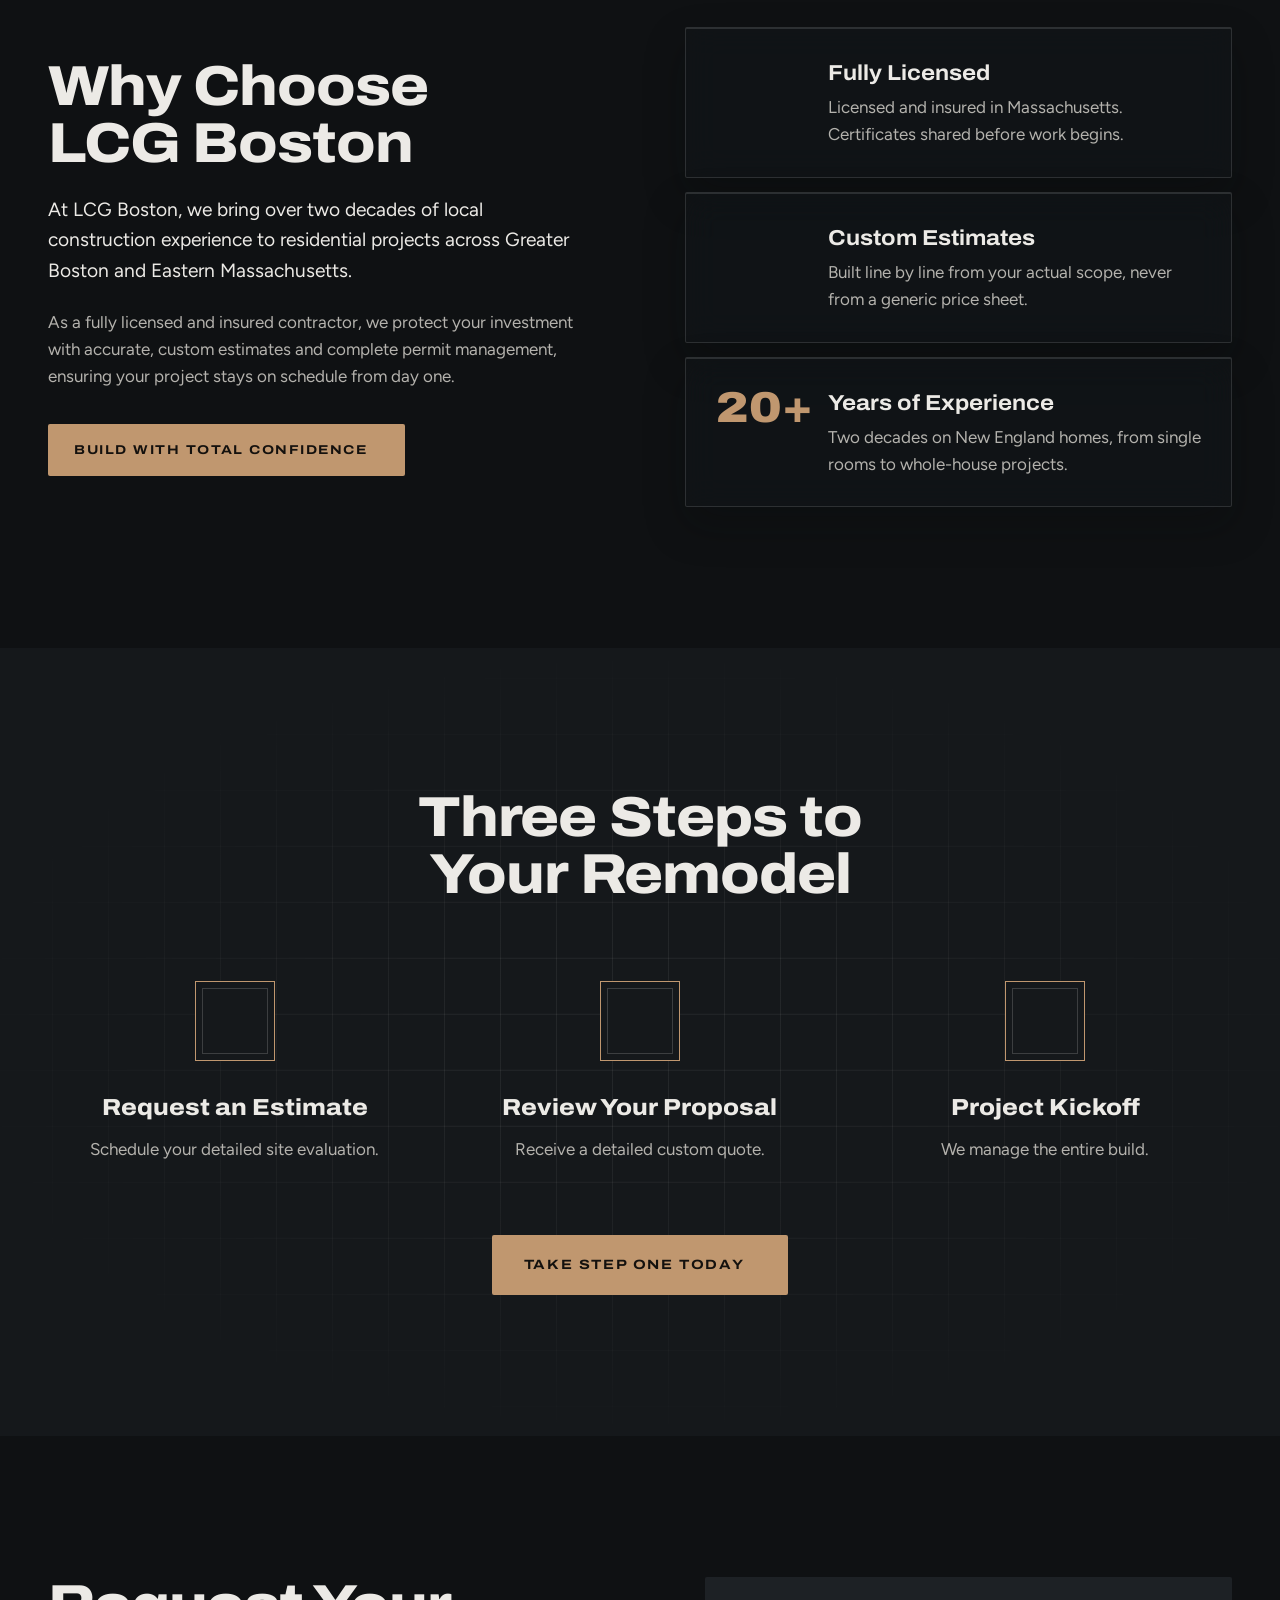
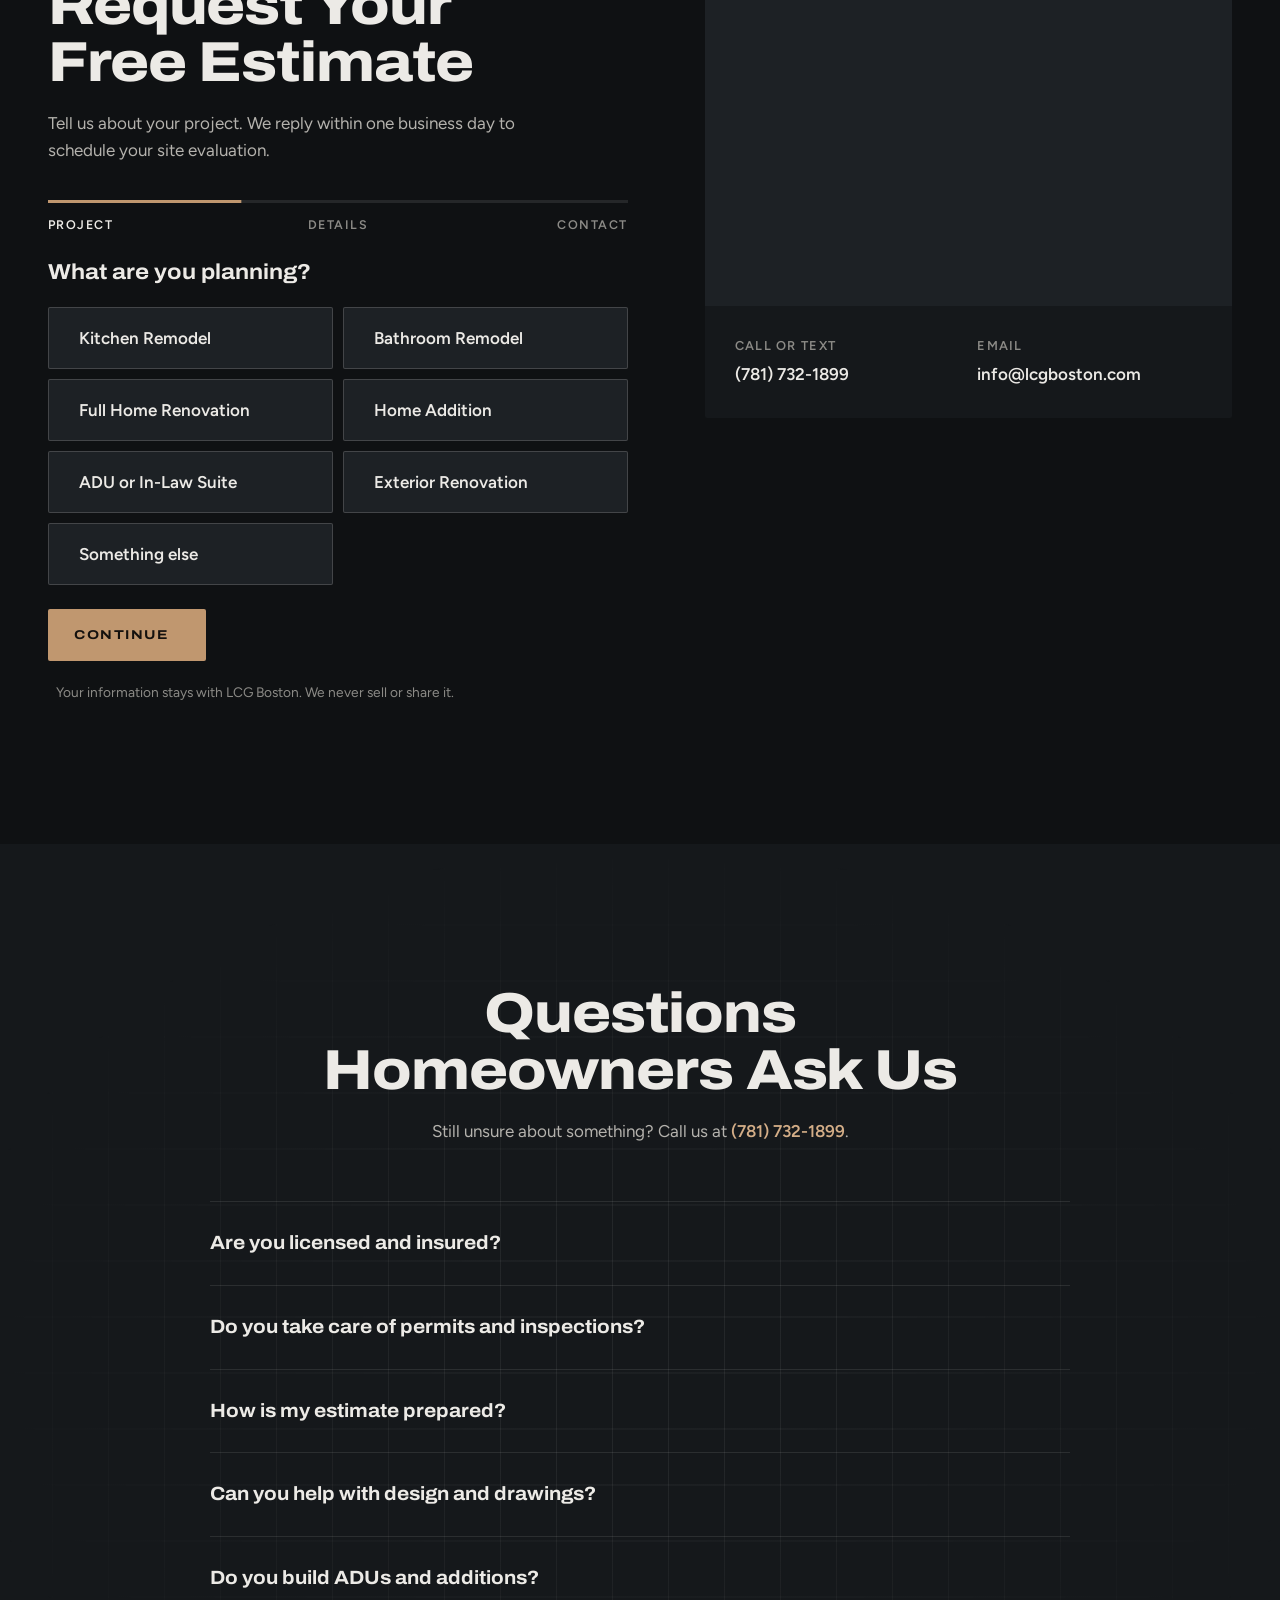
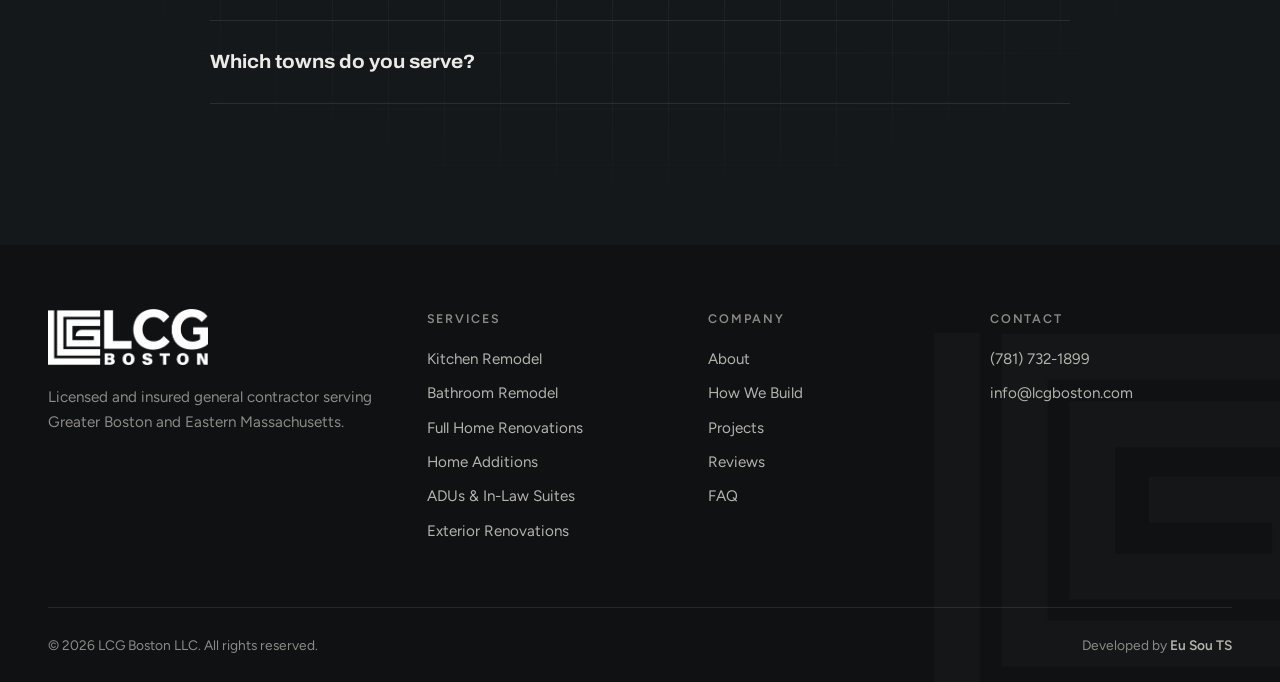
==== commit 8e7a0d26: "Align about portrait to the left on mobile" ====
--- a/index.html
+++ b/index.html
@@ -19,7 +19,7 @@
   <link rel="stylesheet" href="https://unpkg.com/@phosphor-icons/web@2.1.1/src/regular/style.css">
   <link rel="stylesheet" href="https://unpkg.com/@phosphor-icons/web@2.1.1/src/fill/style.css">
   <link rel="stylesheet" href="https://unpkg.com/lenis@1.1.13/dist/lenis.css">
-  <link rel="stylesheet" href="assets/css/style.css?v=about-position-20261022">
+  <link rel="stylesheet" href="assets/css/style.css?v=about-mobile-left-20261022">
   <link rel="preload" as="image" href="assets/img/curated/kitchens/lcg-boston-kitchen-remodel-marble-island.webp" imagesrcset="assets/img/curated/kitchens/lcg-boston-kitchen-remodel-marble-island-960.webp 960w, assets/img/curated/kitchens/lcg-boston-kitchen-remodel-marble-island.webp 2400w" imagesizes="100vw" fetchpriority="high">
 
   <script type="application/ld+json">
--- a/assets/css/style.css
+++ b/assets/css/style.css
@@ -757,6 +757,7 @@
   .steps__line { display: none; }
 }
 @media (max-width: 720px) {
+  .about__img--a { justify-self: start; margin-inline-end: 0; }
   .choices { grid-template-columns: 1fr 1fr; gap: 8px; }
   .choice span { min-height: 56px; padding: 12px 14px; gap: 10px; font-size: 0.92rem; }
   .form__nav .btn { flex: 1; }
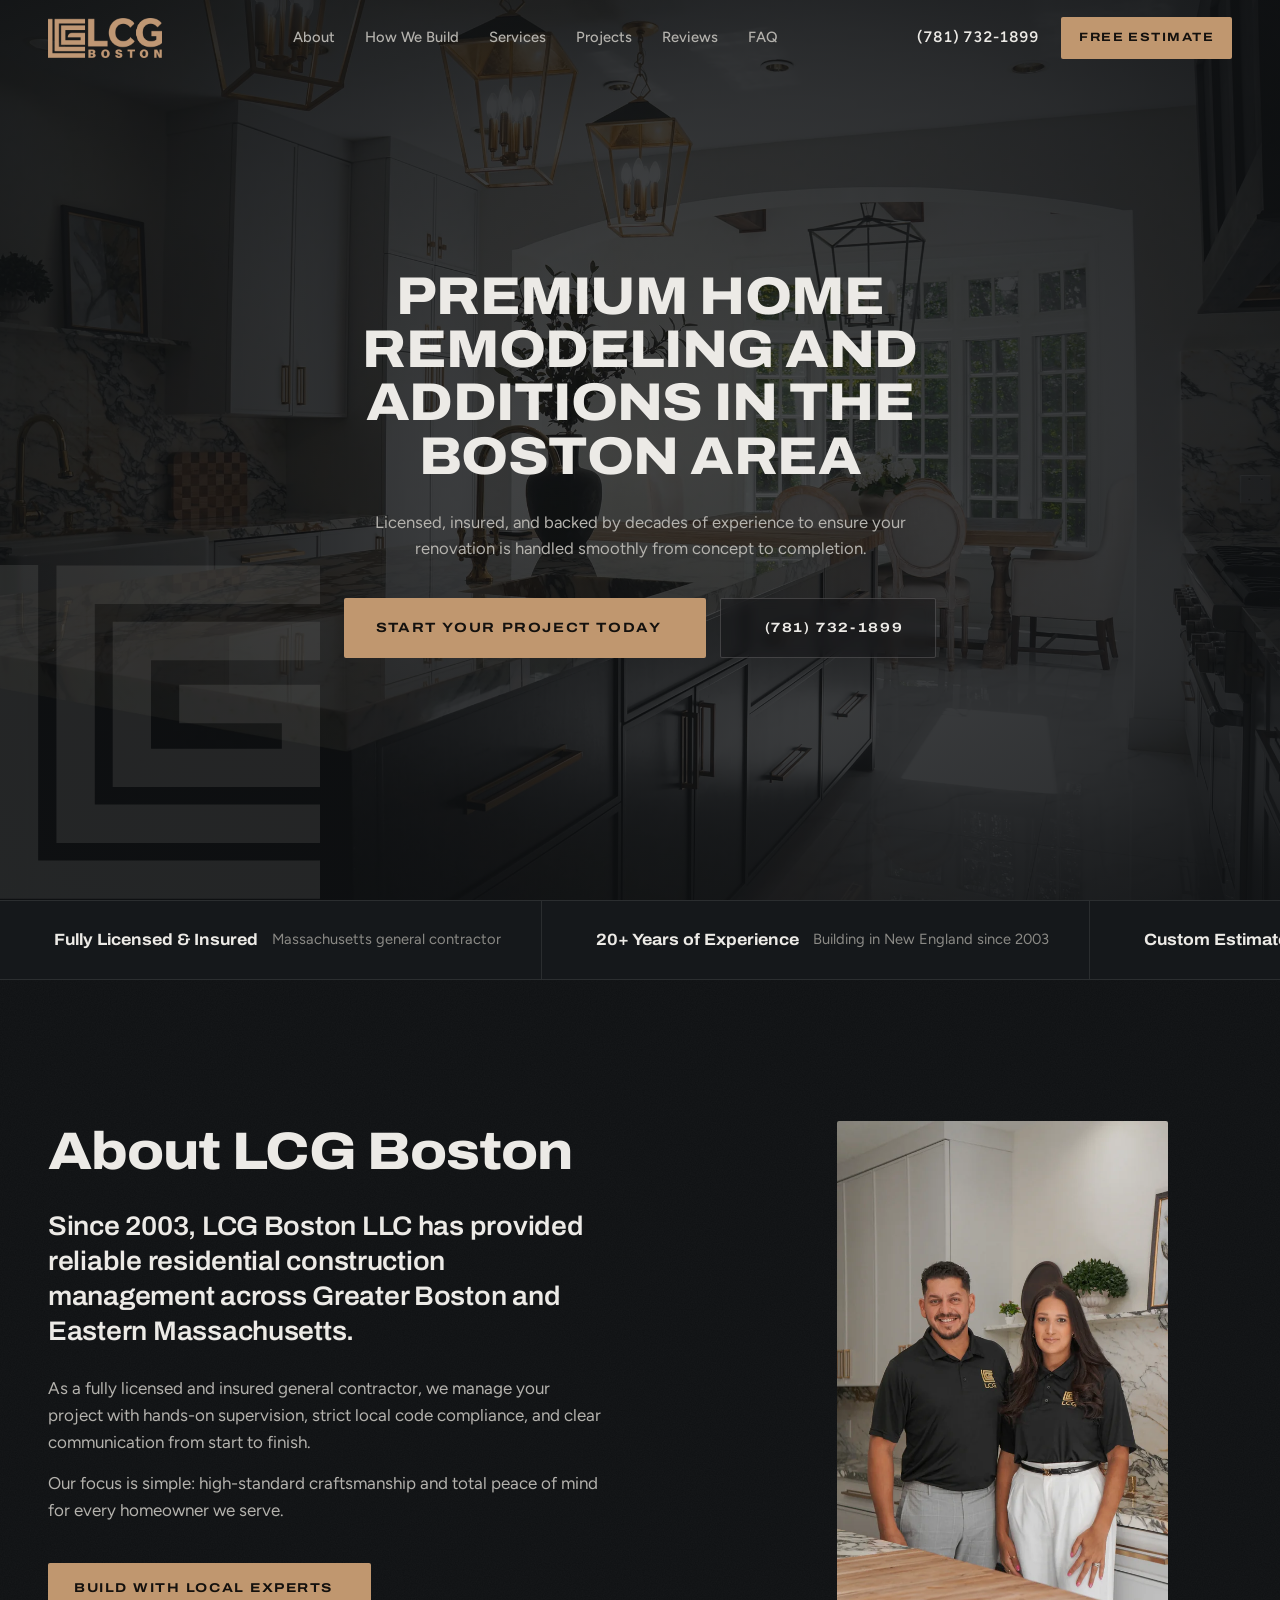
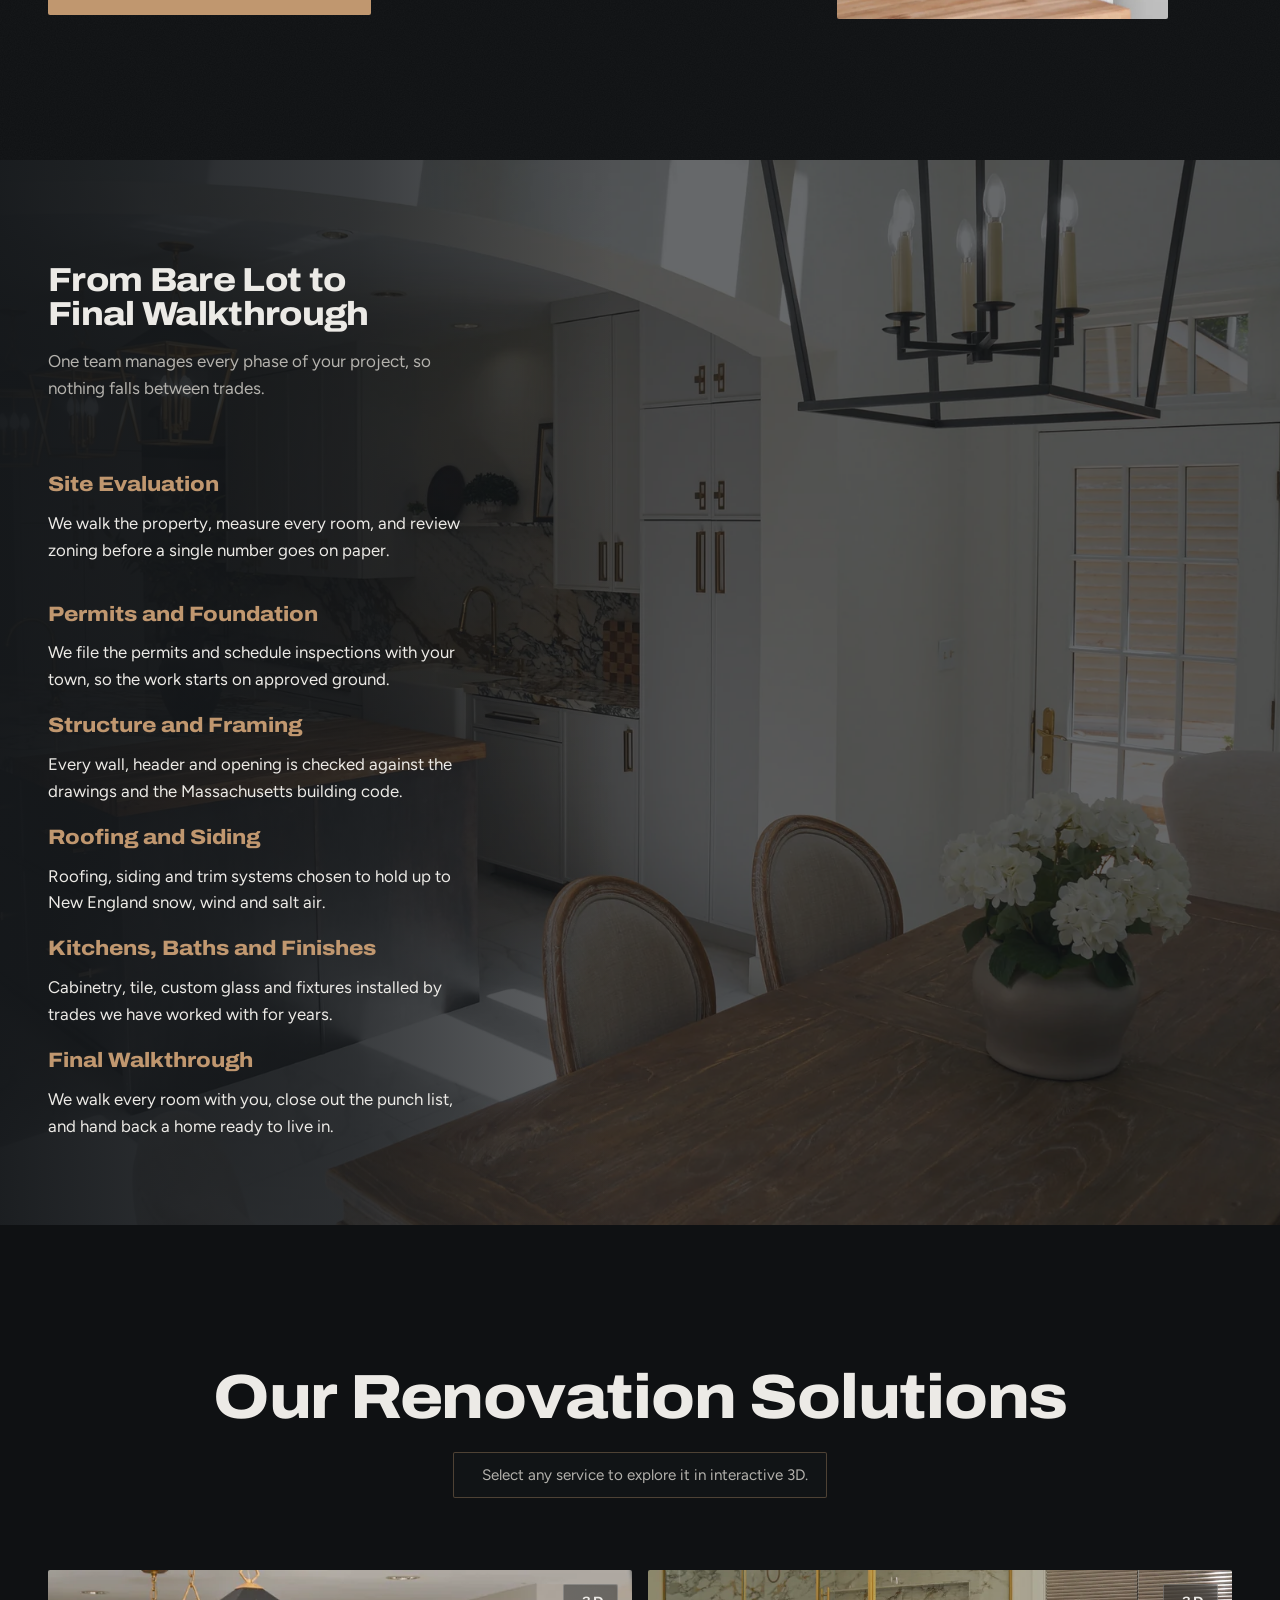
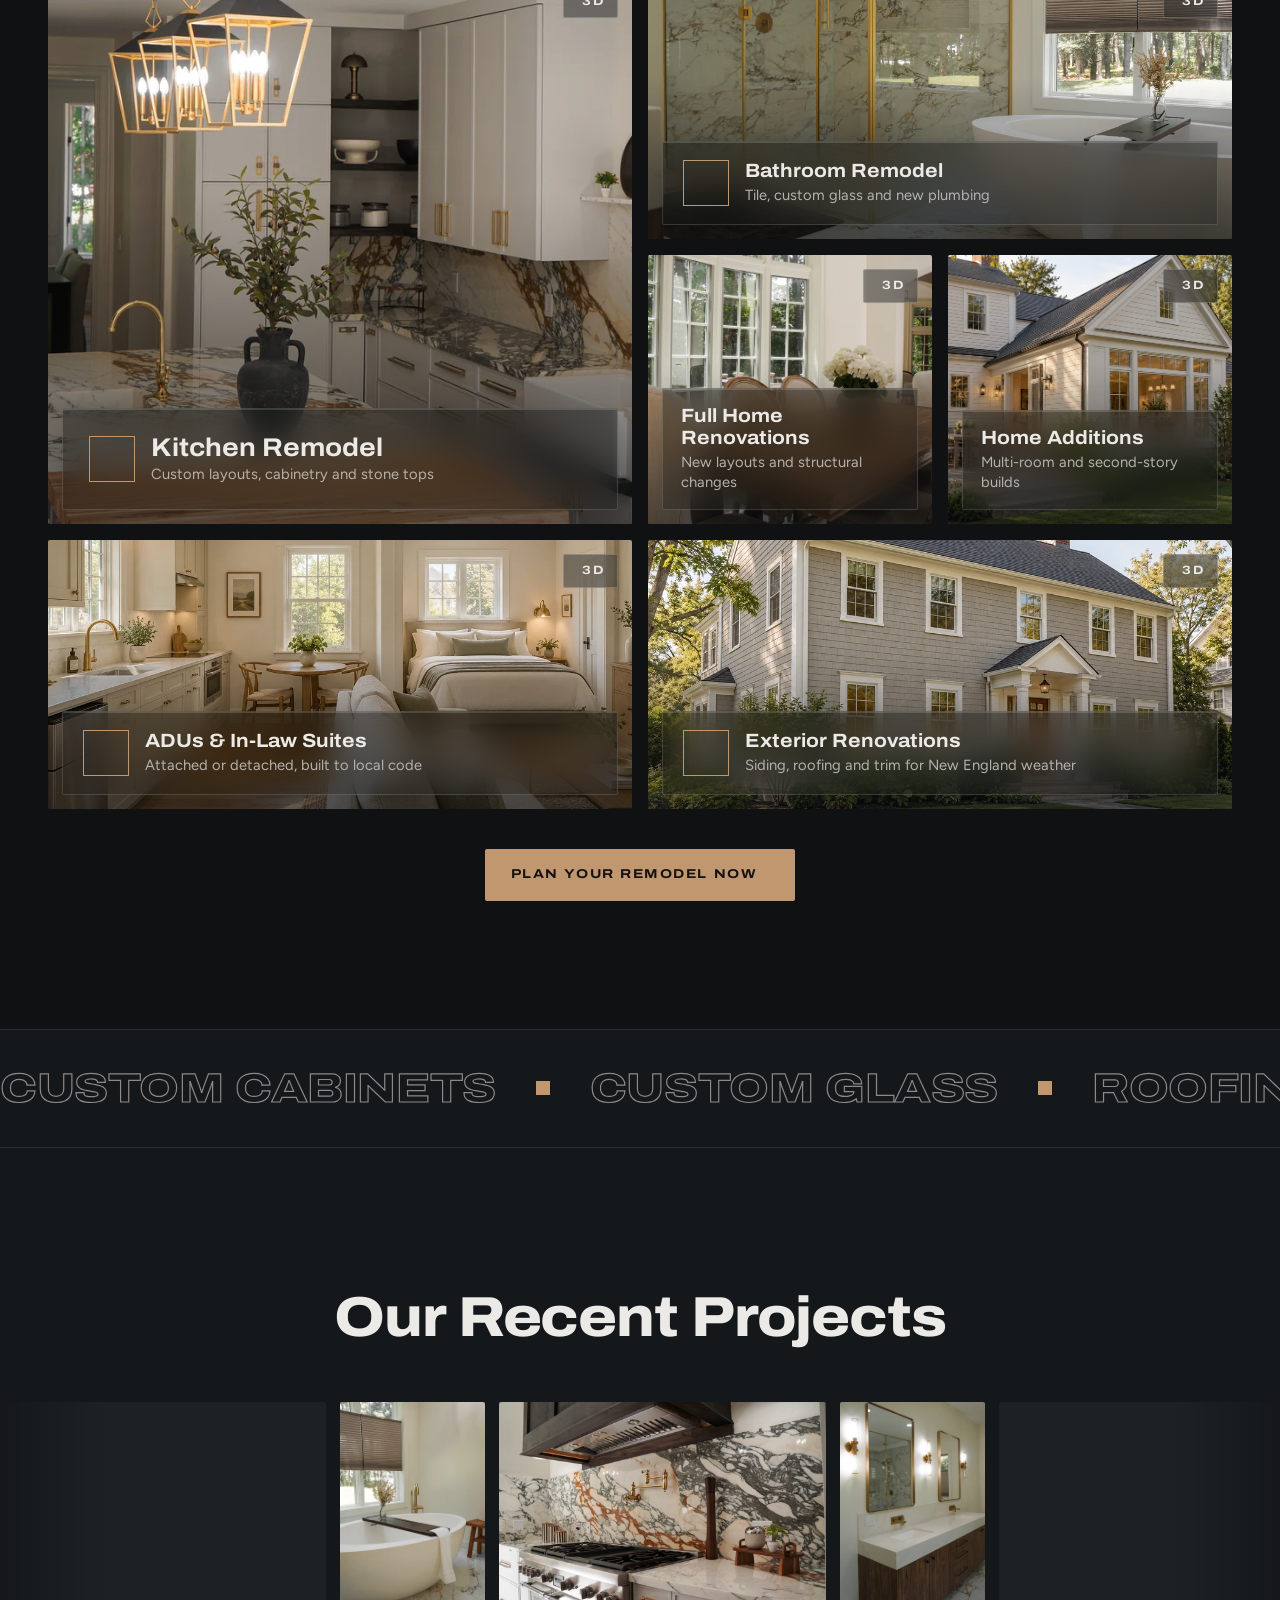
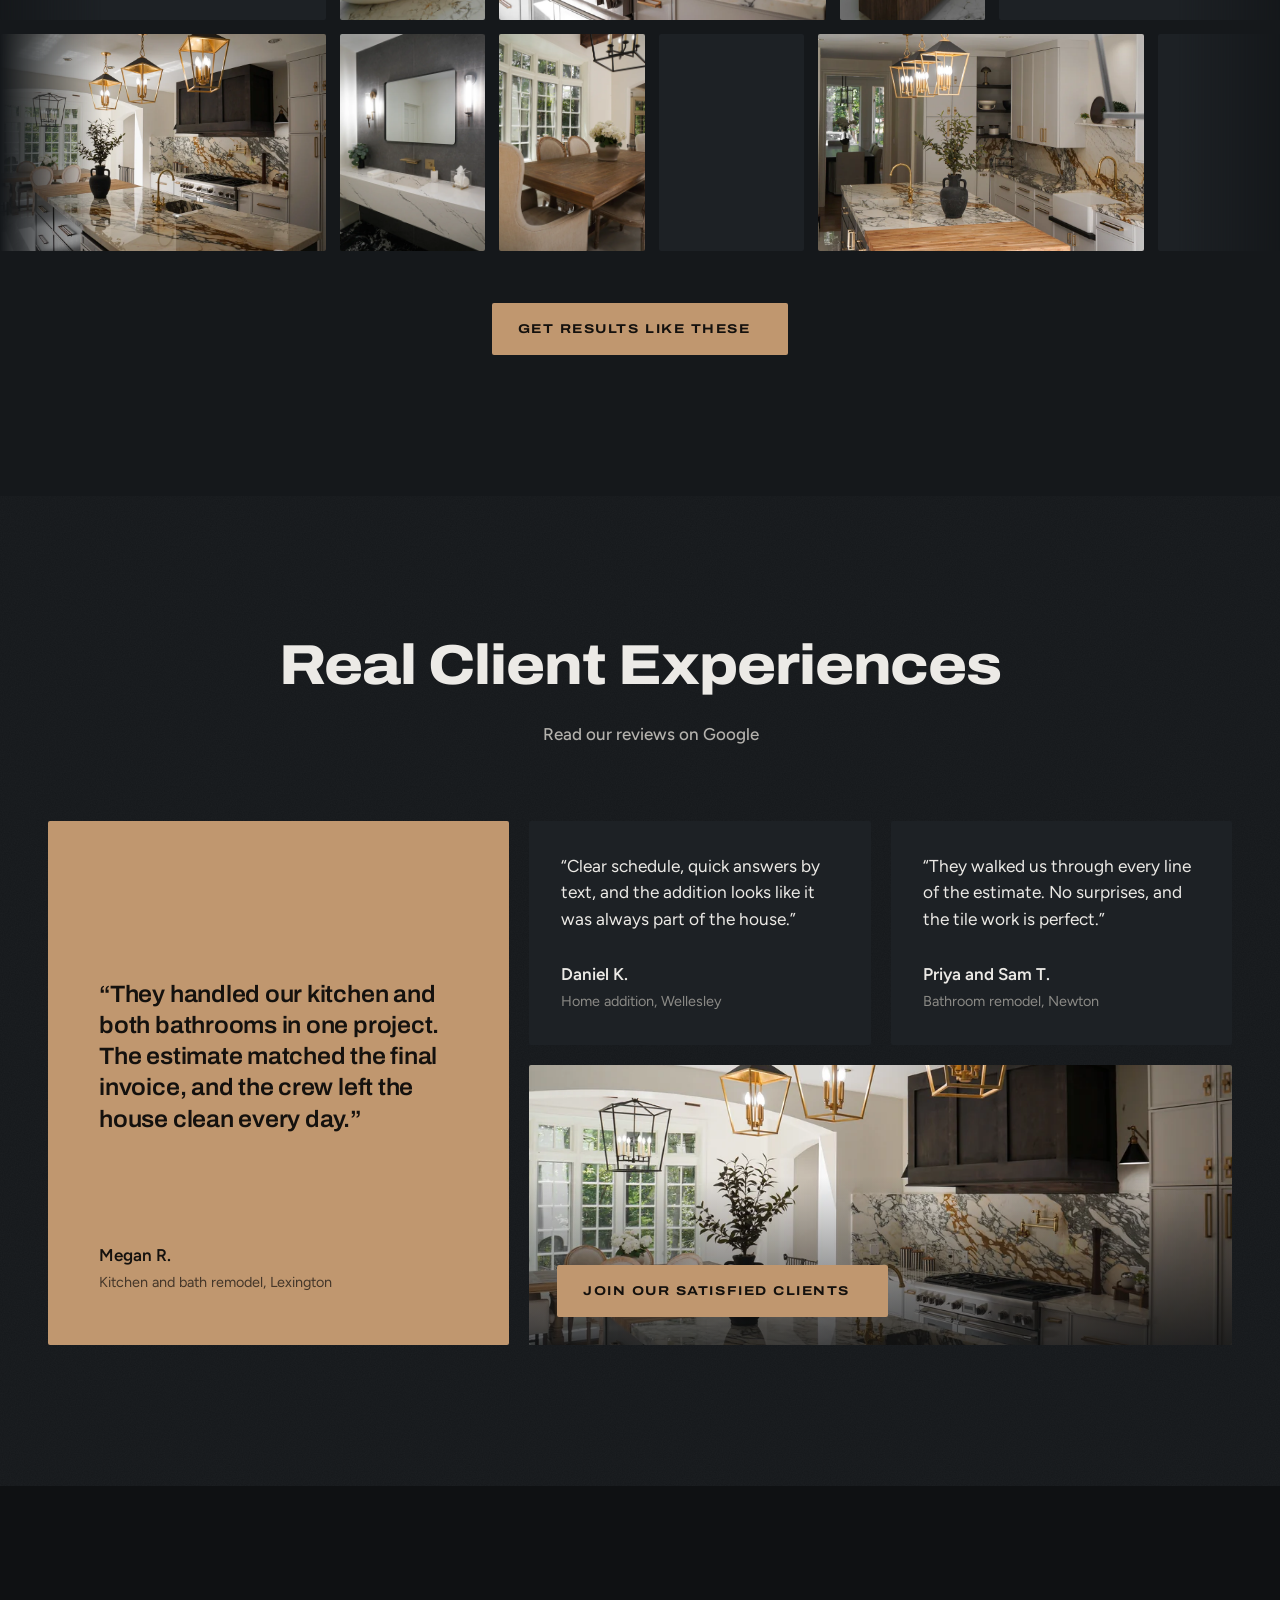
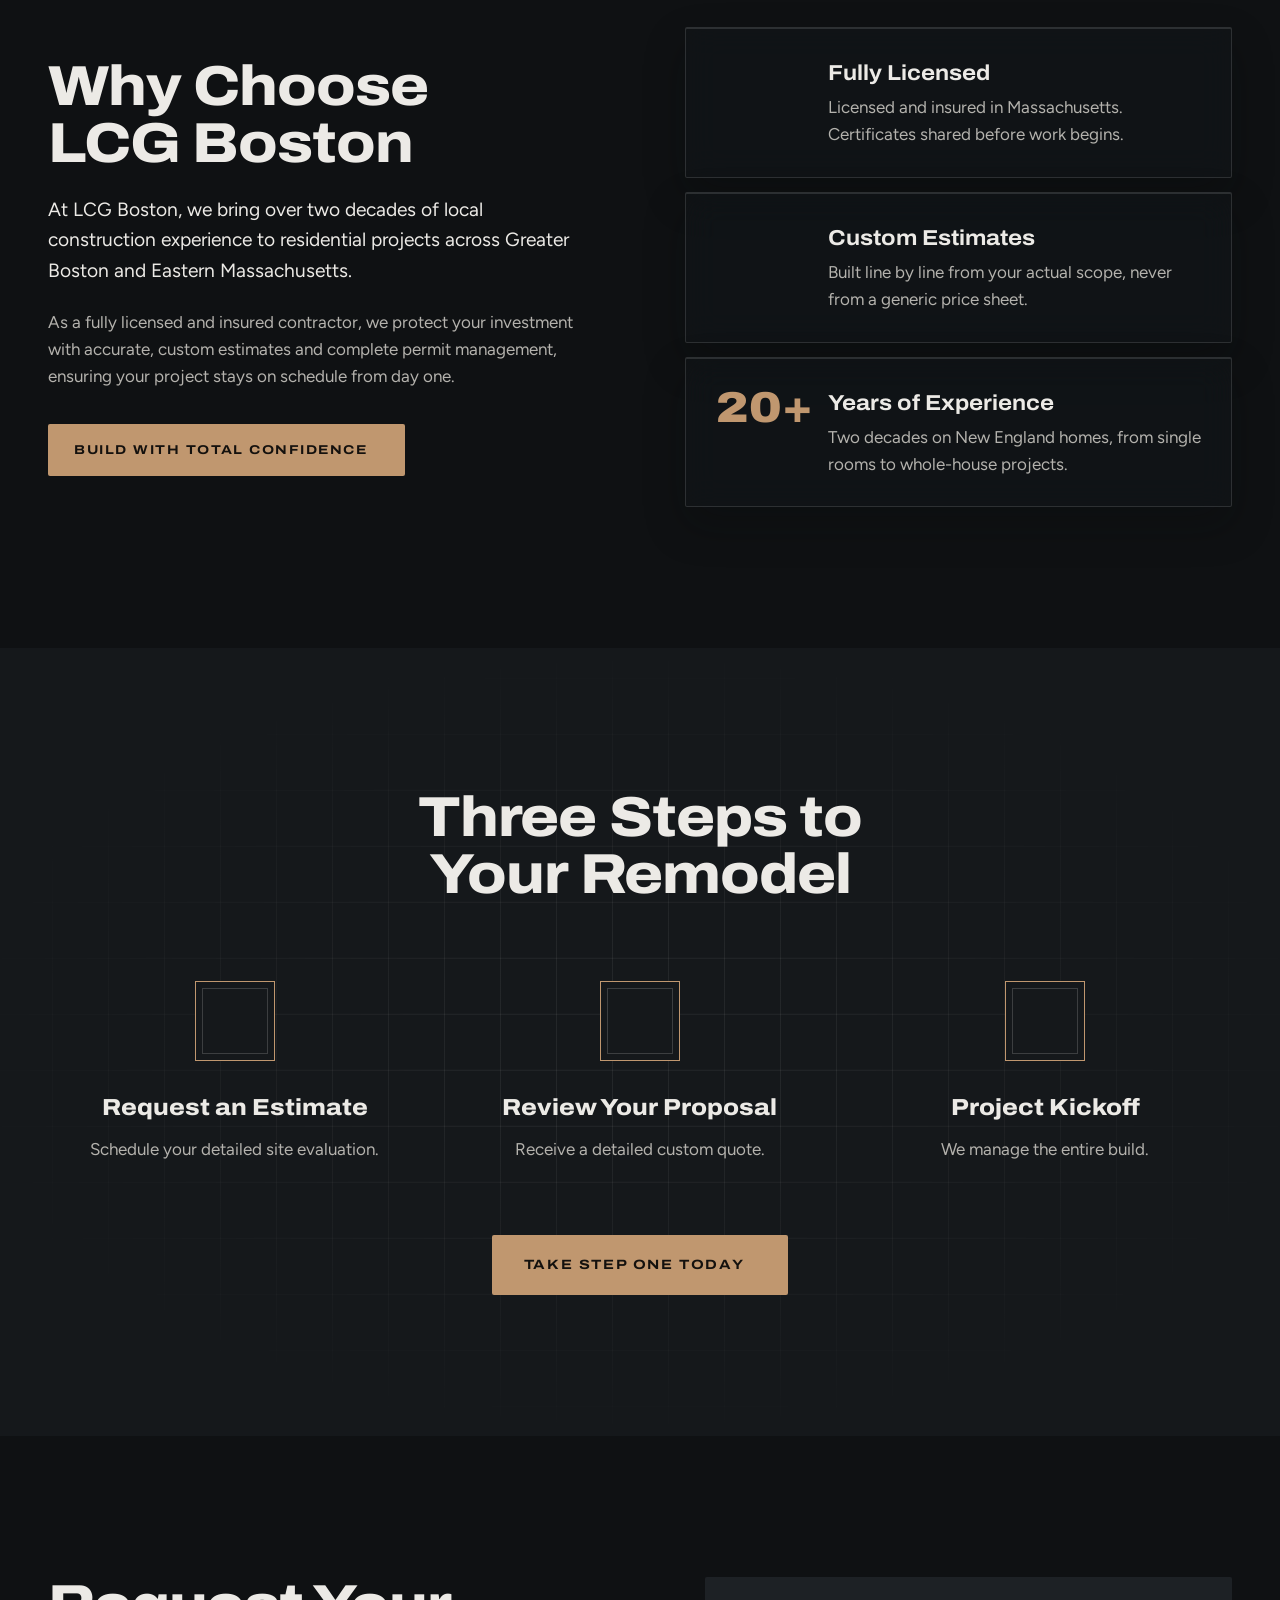
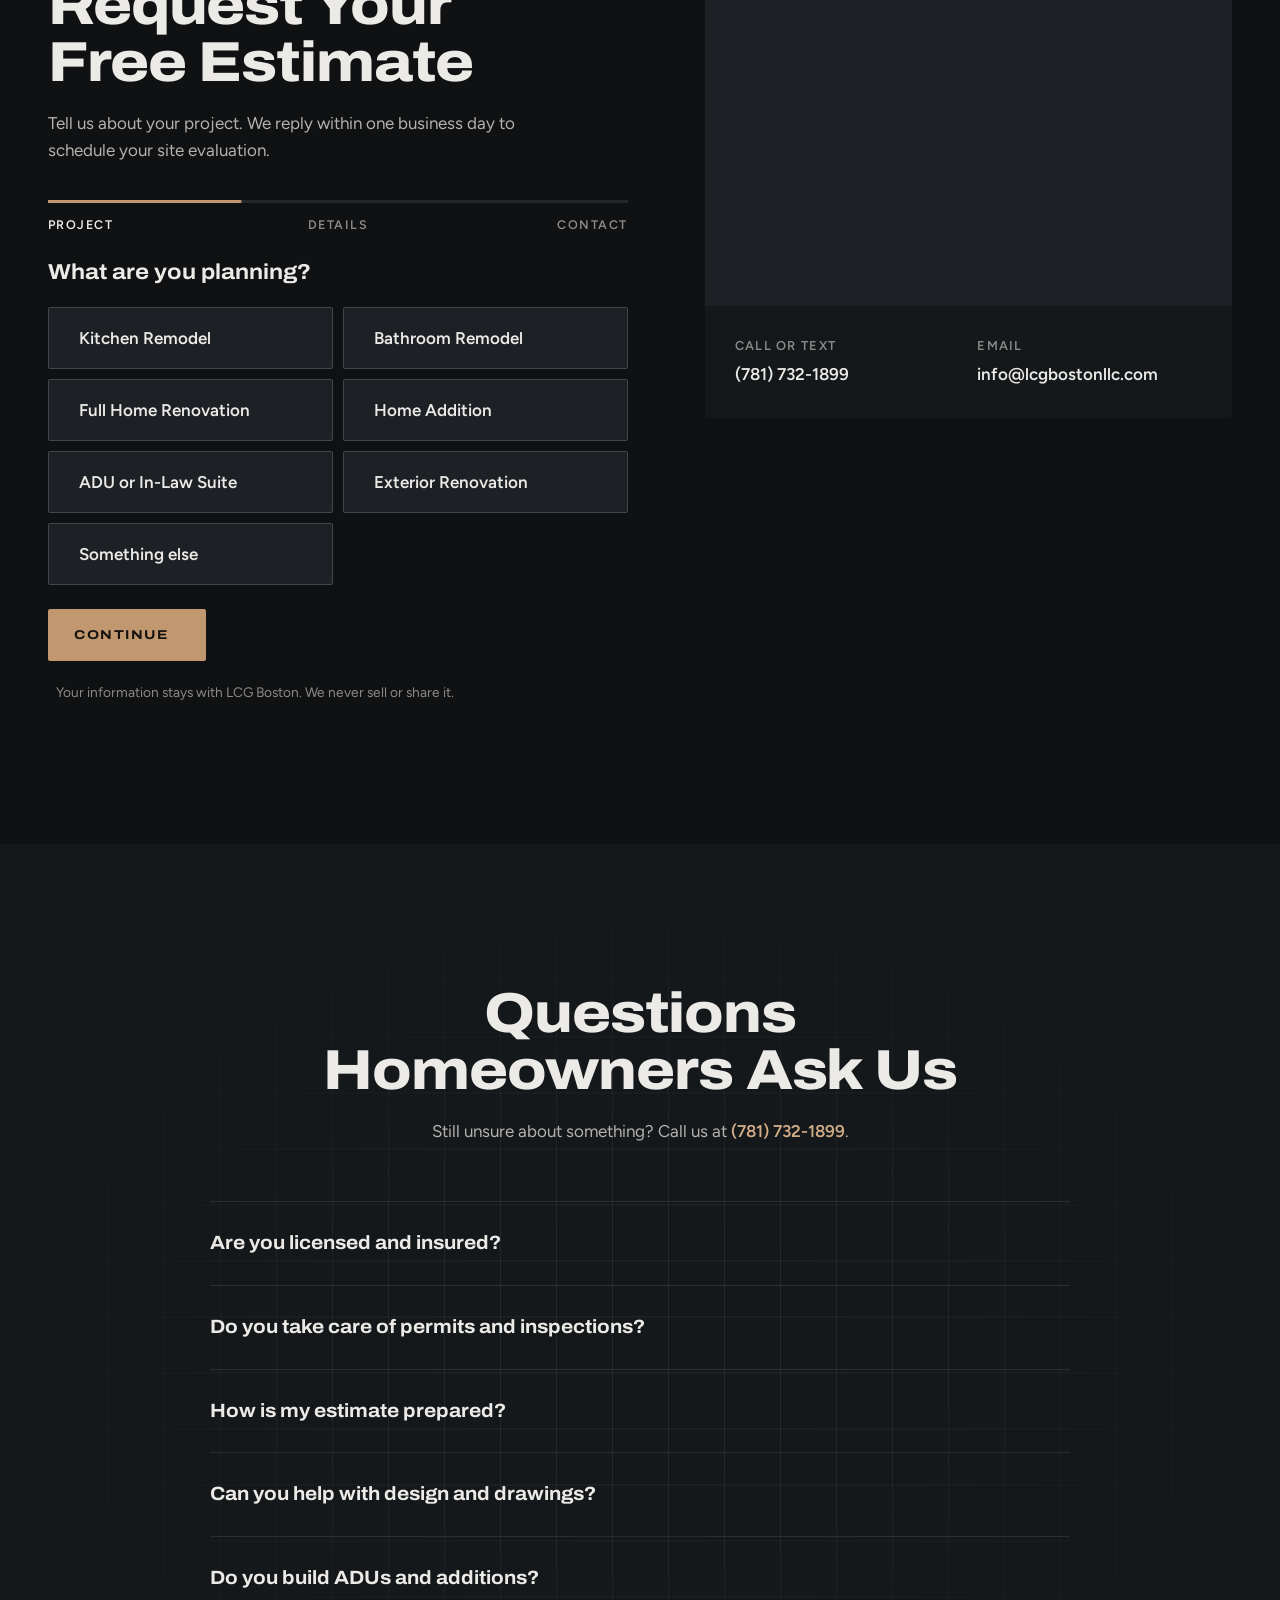
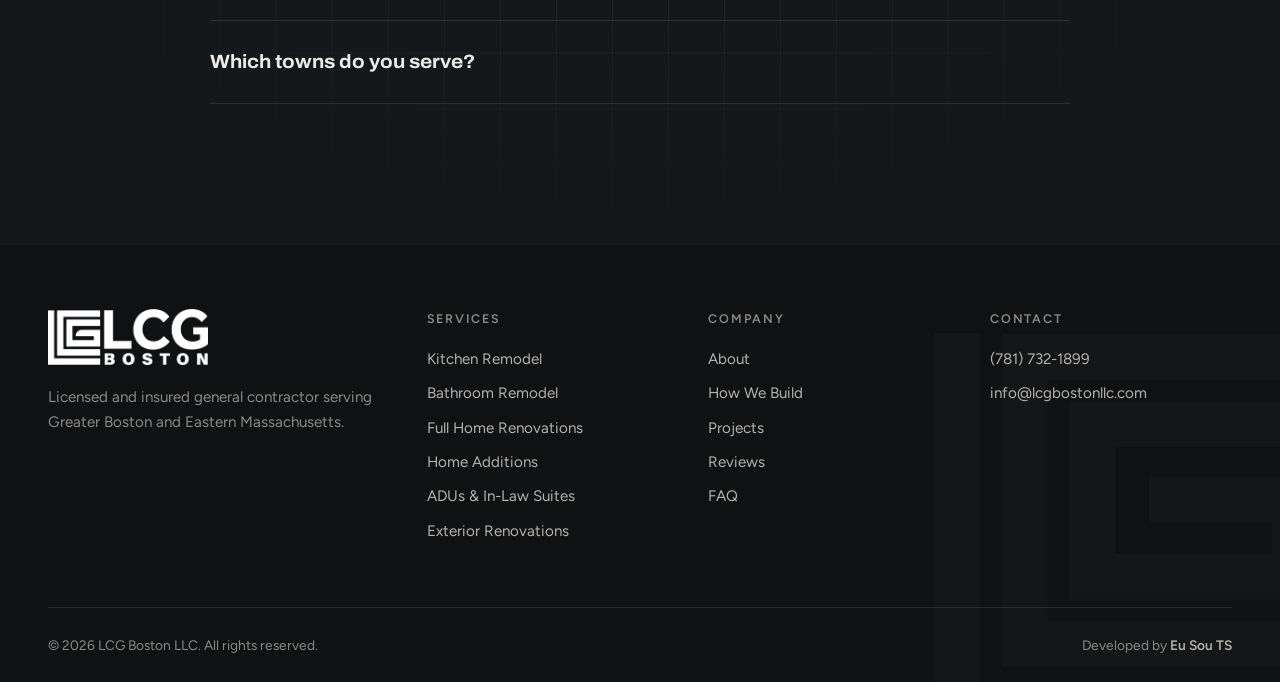
==== commit d9de0f20: "fix: correct website contact email" ====
--- a/index.html
+++ b/index.html
@@ -28,7 +28,7 @@
     "@type": "GeneralContractor",
     "name": "LCG Boston LLC",
     "telephone": "+1-781-732-1899",
-    "email": "info@lcgboston.com",
+    "email": "info@lcgbostonllc.com",
     "image": "assets/img/curated/kitchens/lcg-boston-kitchen-remodel-marble-island.webp",
     "logo": "assets/img/brand/LOGO@3x.webp",
     "foundingDate": "2013",
@@ -557,7 +557,7 @@
           <div class="area__body">
             <dl class="area__contact">
               <div><dt>Call or text</dt><dd><a href="tel:+17817321899">(781) 732-1899</a></dd></div>
-              <div><dt>Email</dt><dd><a href="mailto:info@lcgboston.com">info@lcgboston.com</a></dd></div>
+              <div><dt>Email</dt><dd><a href="mailto:info@lcgbostonllc.com">info@lcgbostonllc.com</a></dd></div>
             </dl>
           </div>
         </aside>
@@ -640,7 +640,7 @@
           <h3>Contact</h3>
           <ul>
             <li><a href="tel:+17817321899">(781) 732-1899</a></li>
-            <li><a href="mailto:info@lcgboston.com">info@lcgboston.com</a></li>
+            <li><a href="mailto:info@lcgbostonllc.com">info@lcgbostonllc.com</a></li>
             <!-- TODO: business address once confirmed by the client -->
           </ul>
         </div>
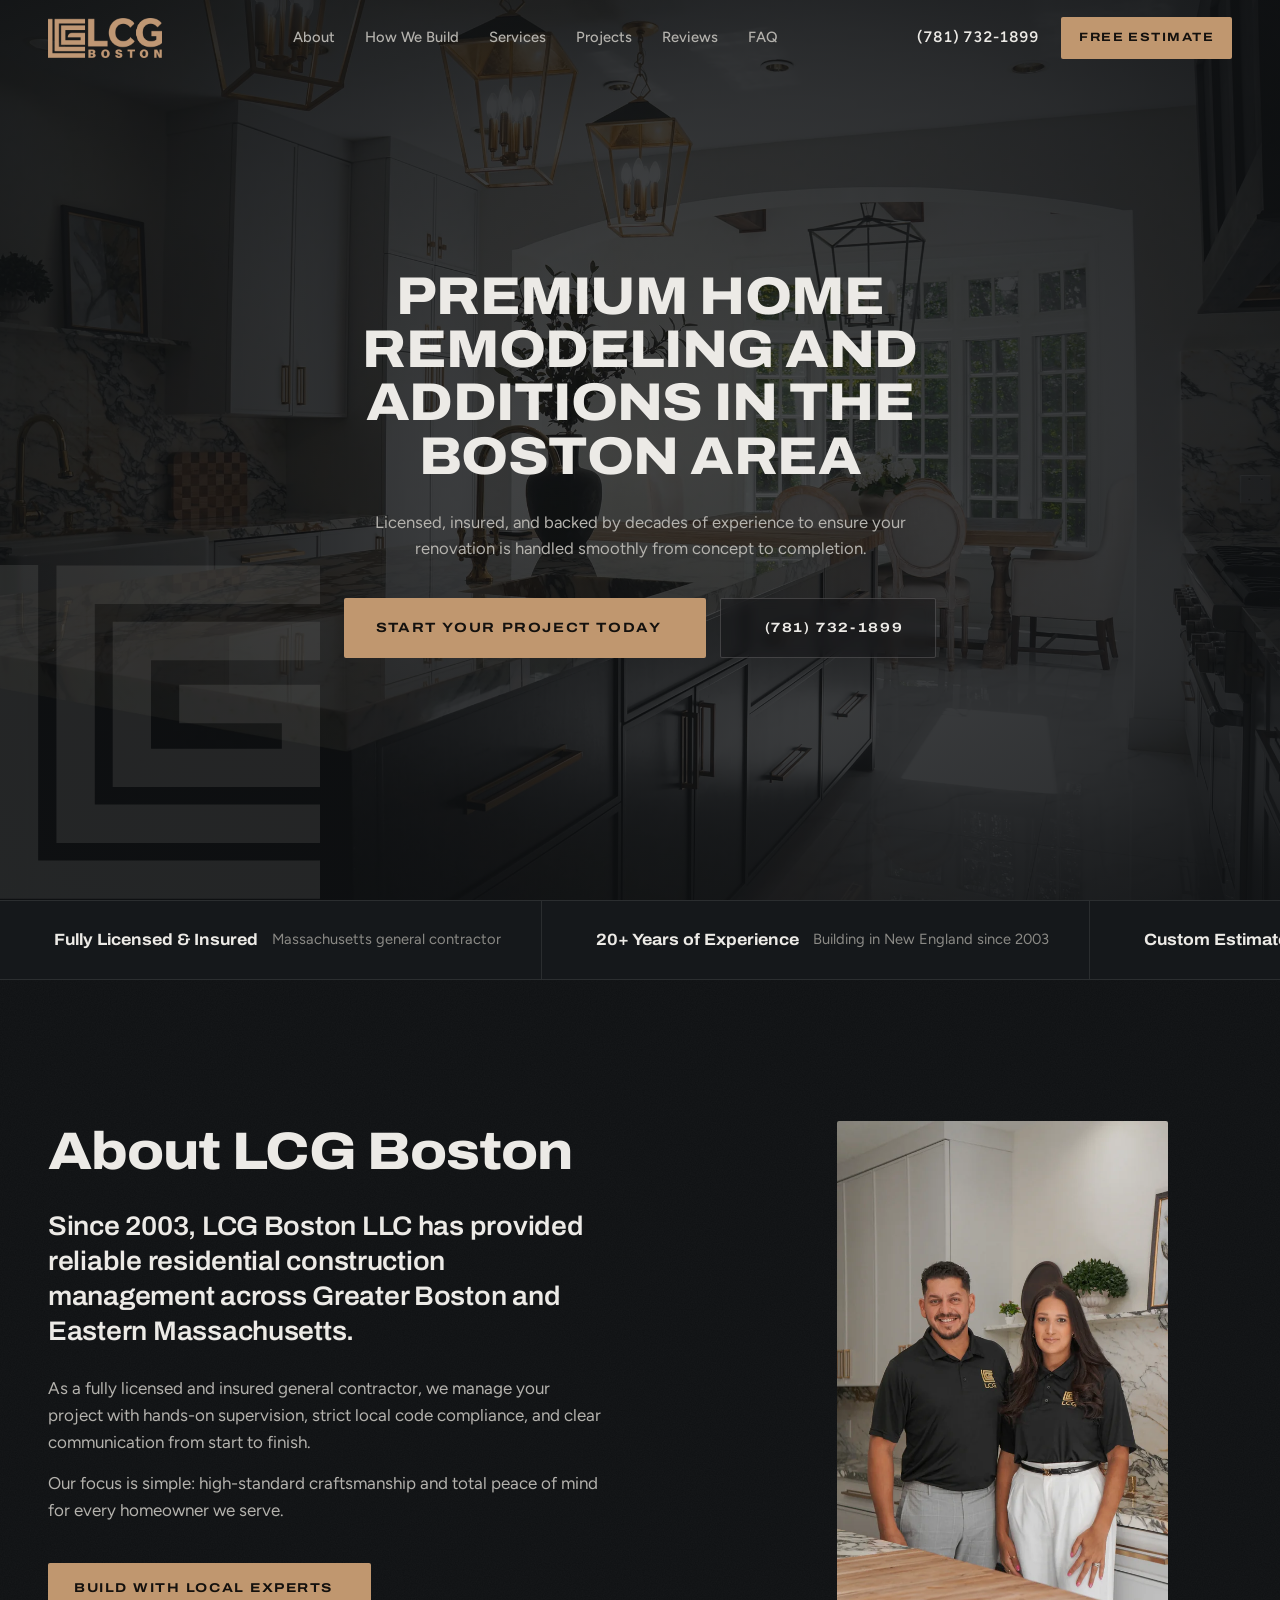
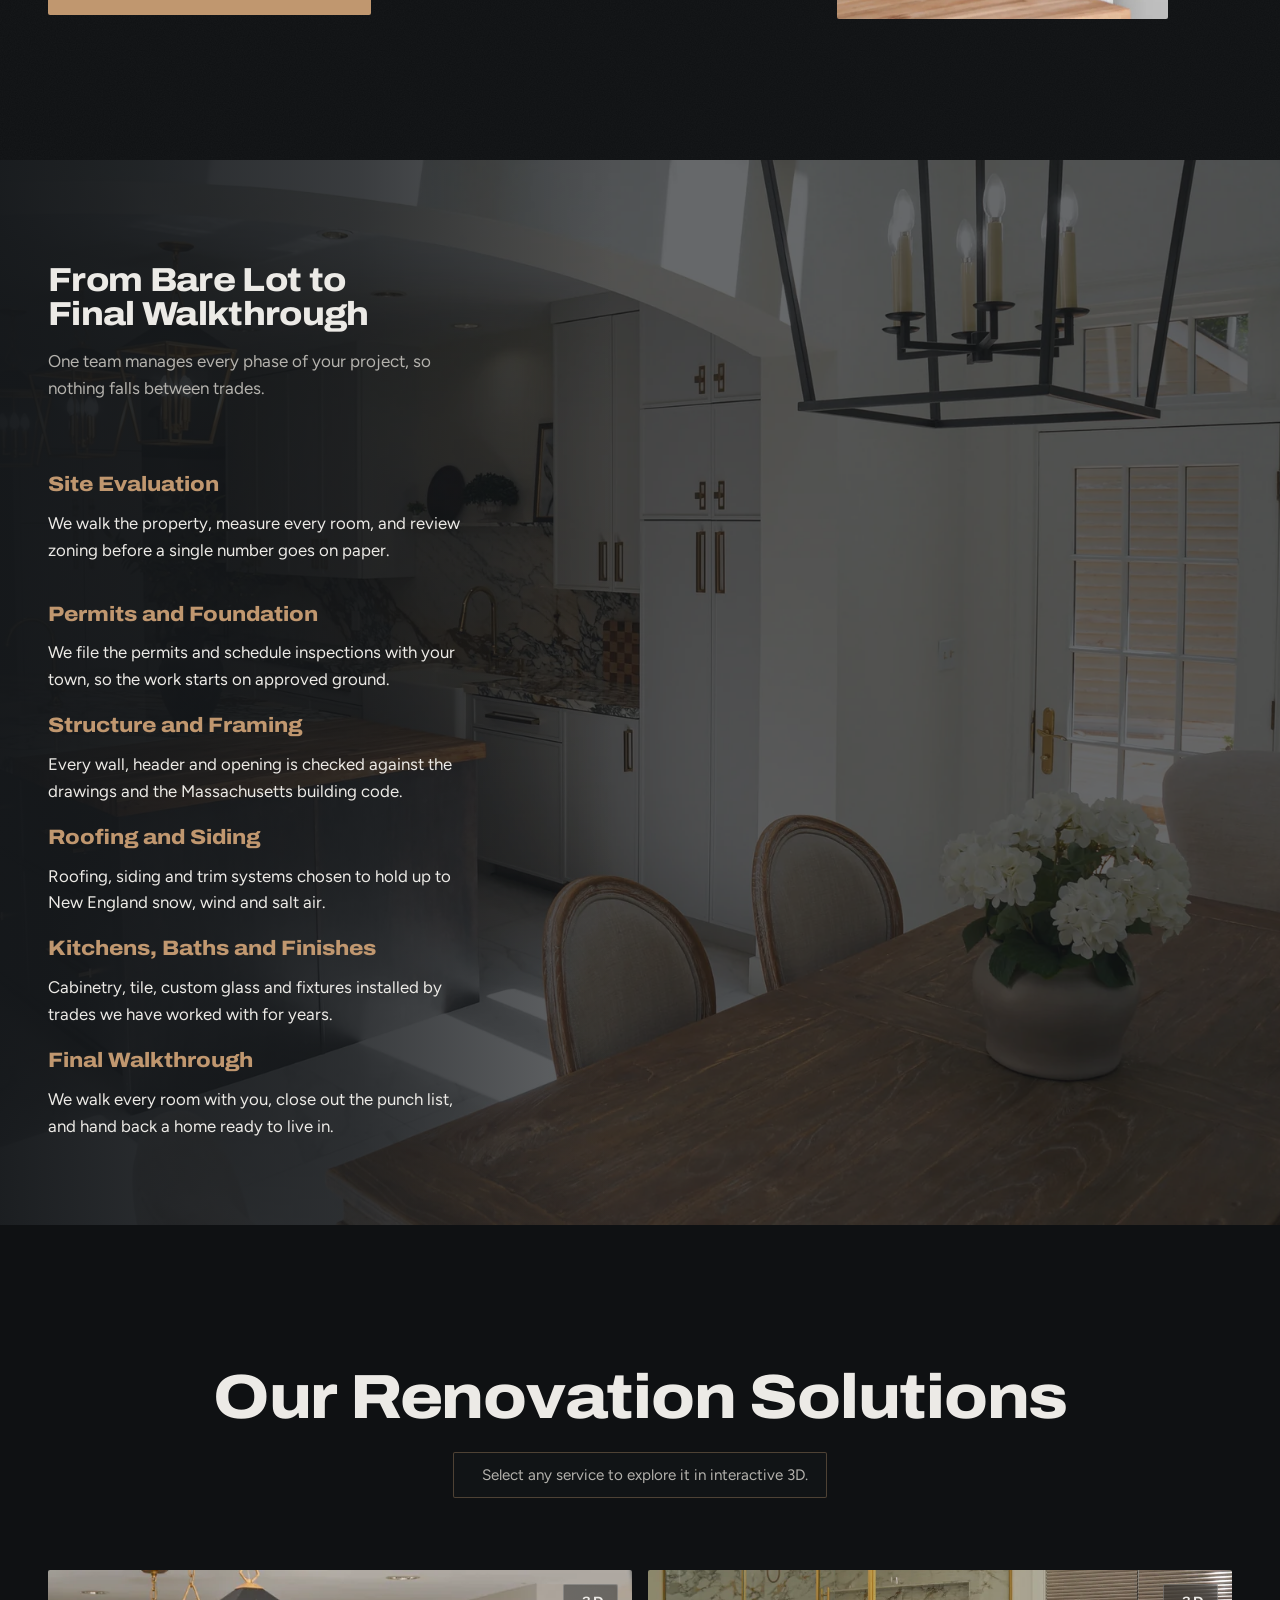
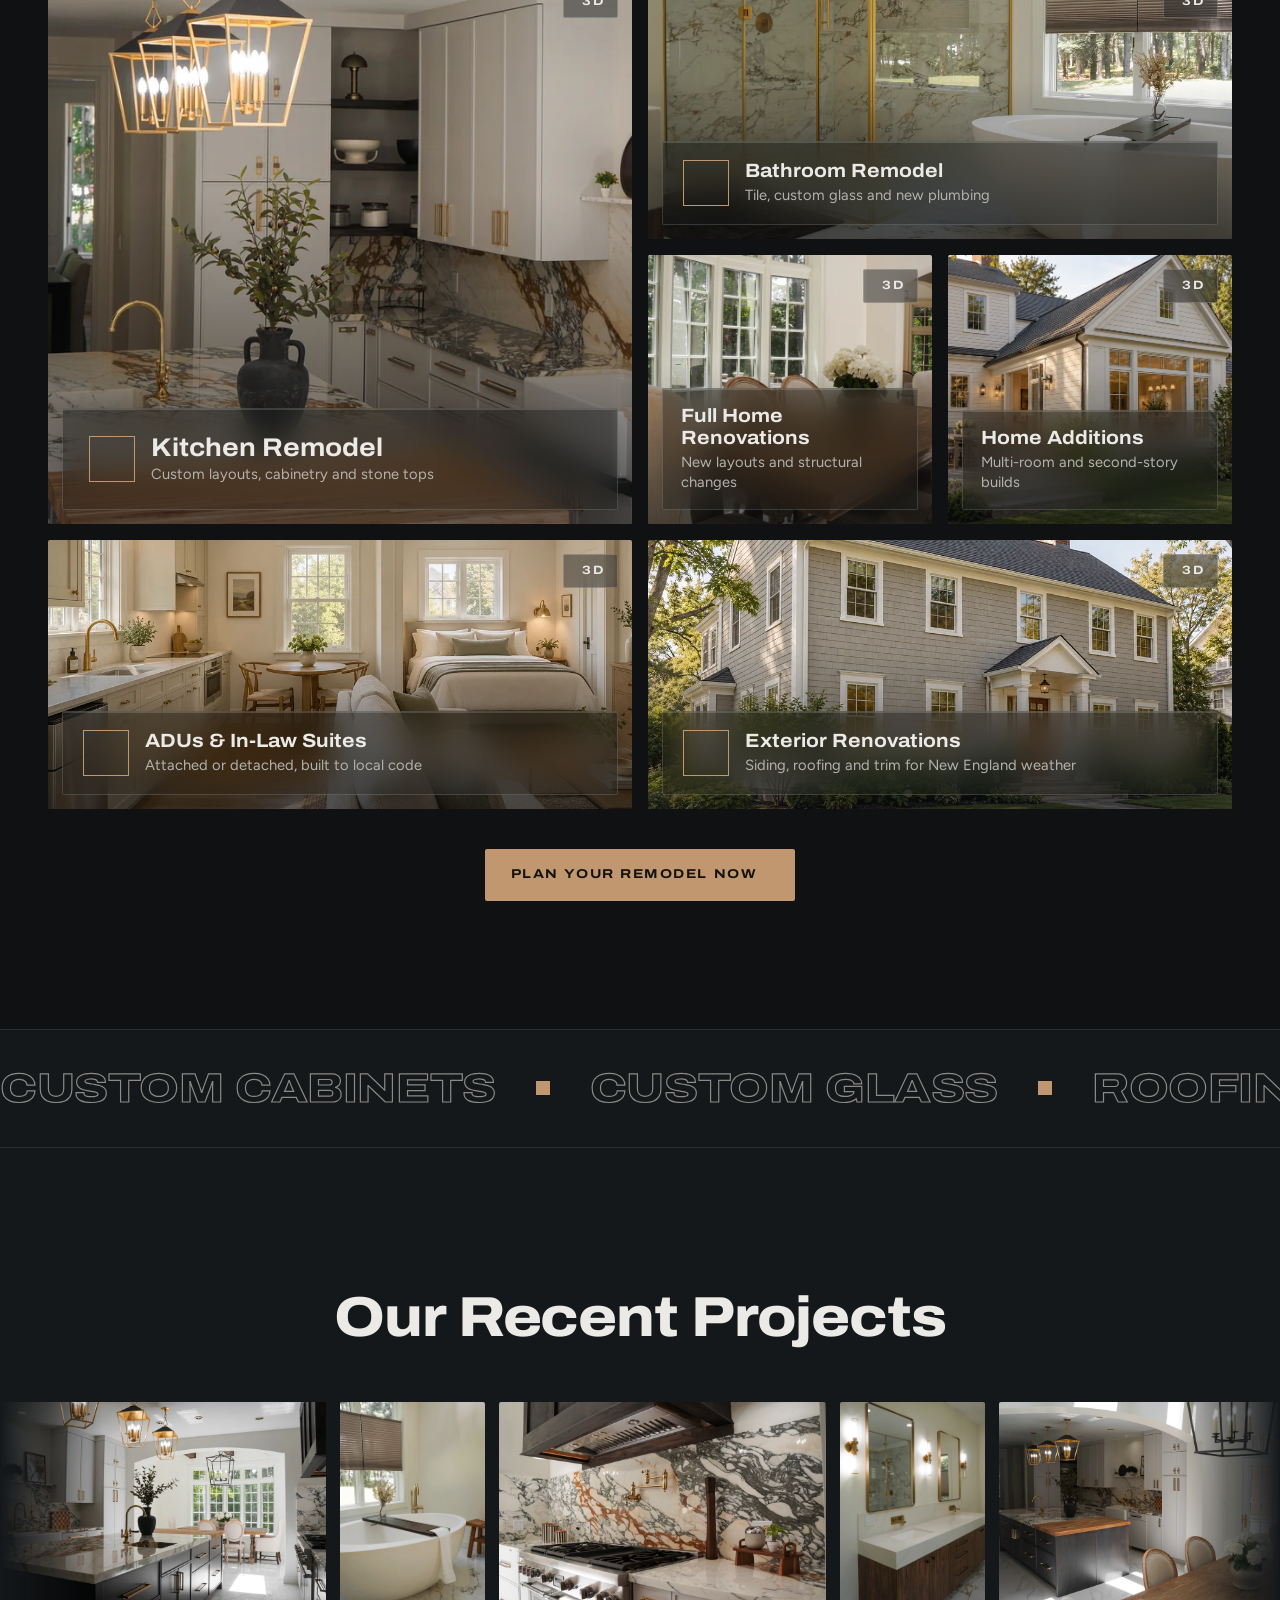
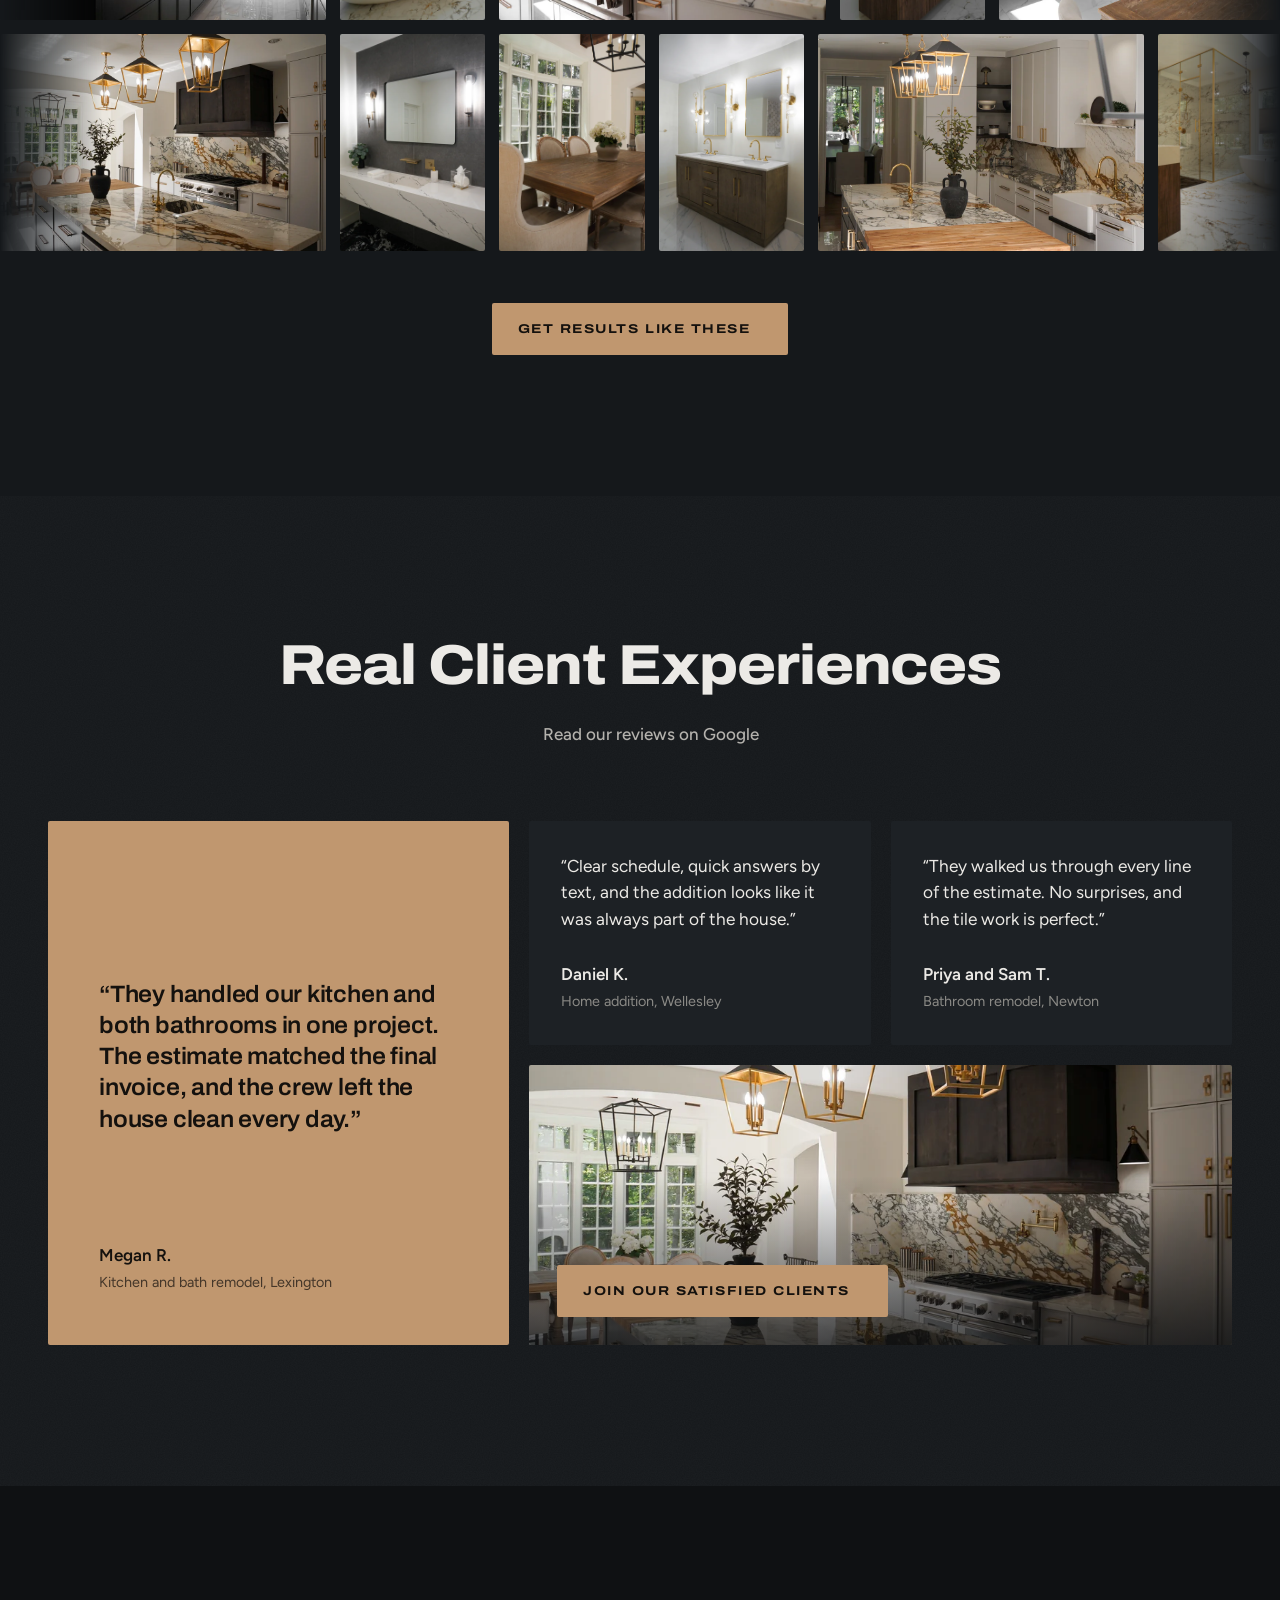
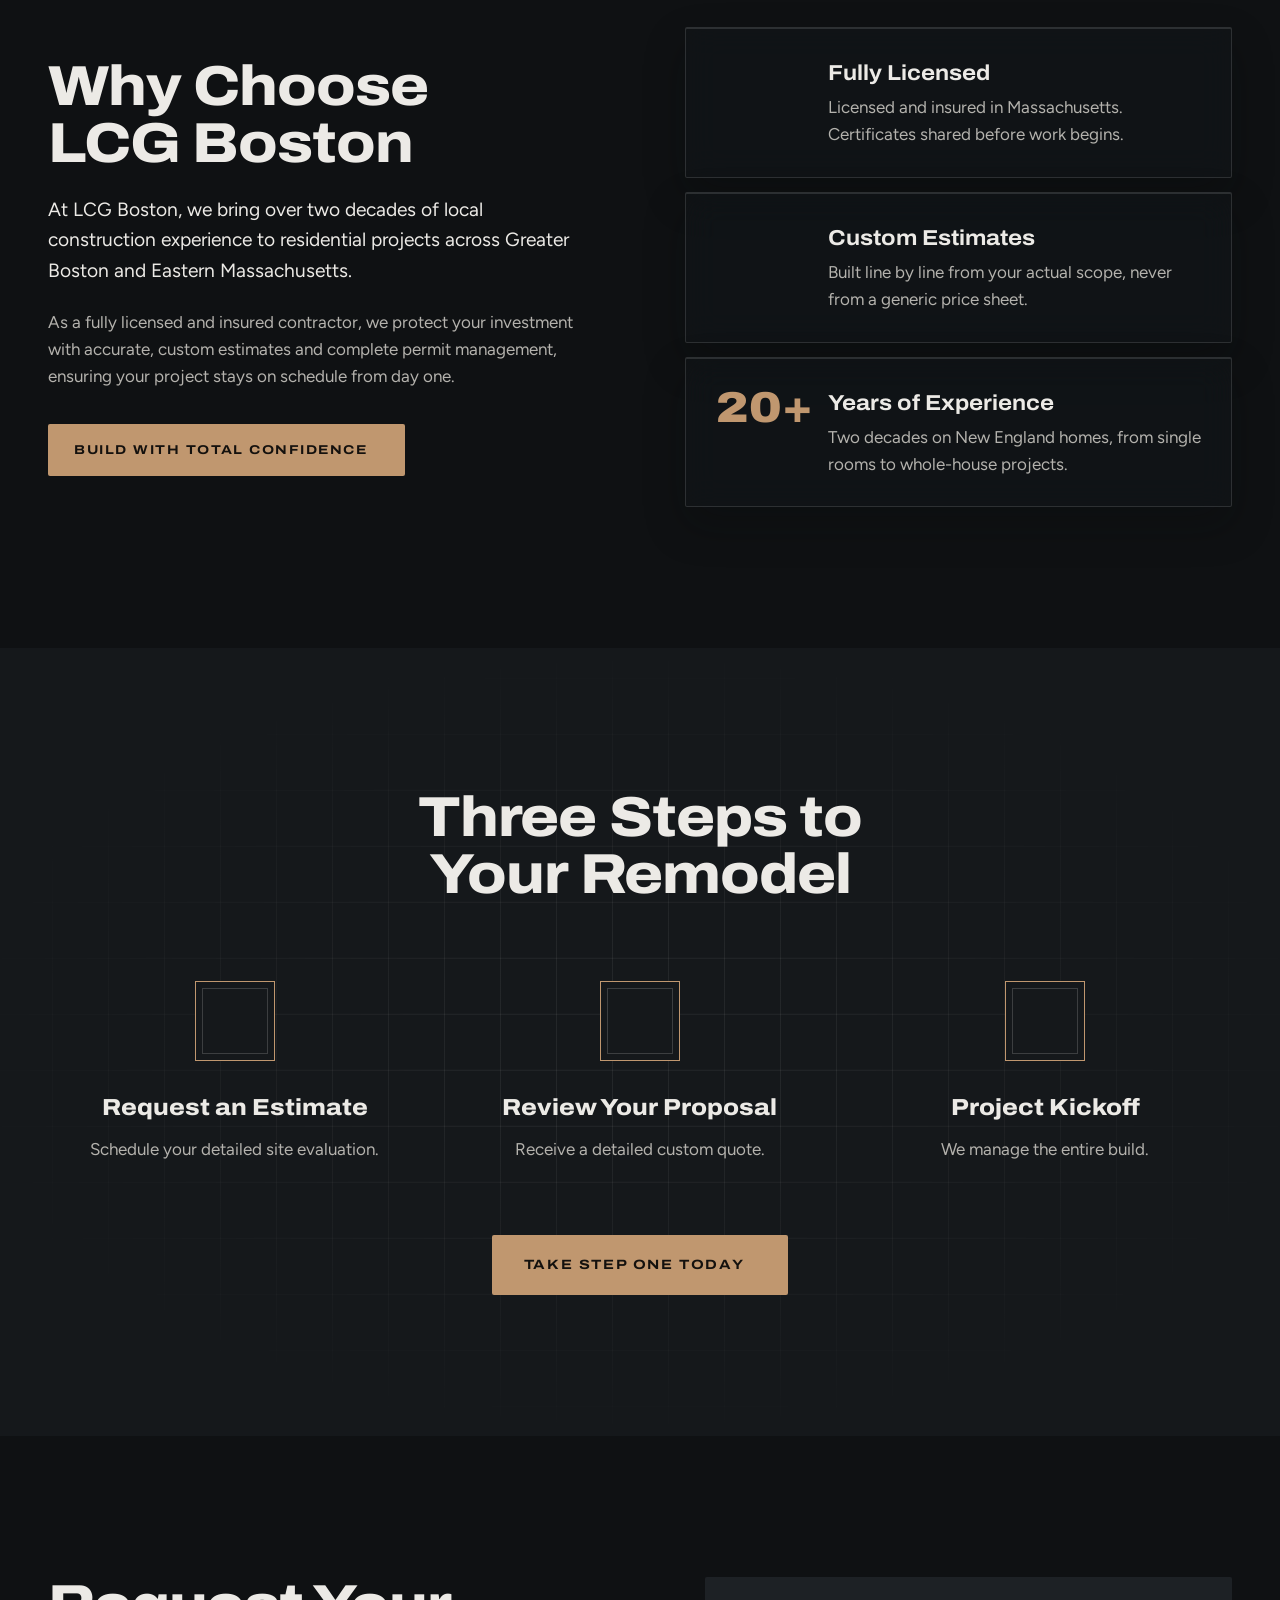
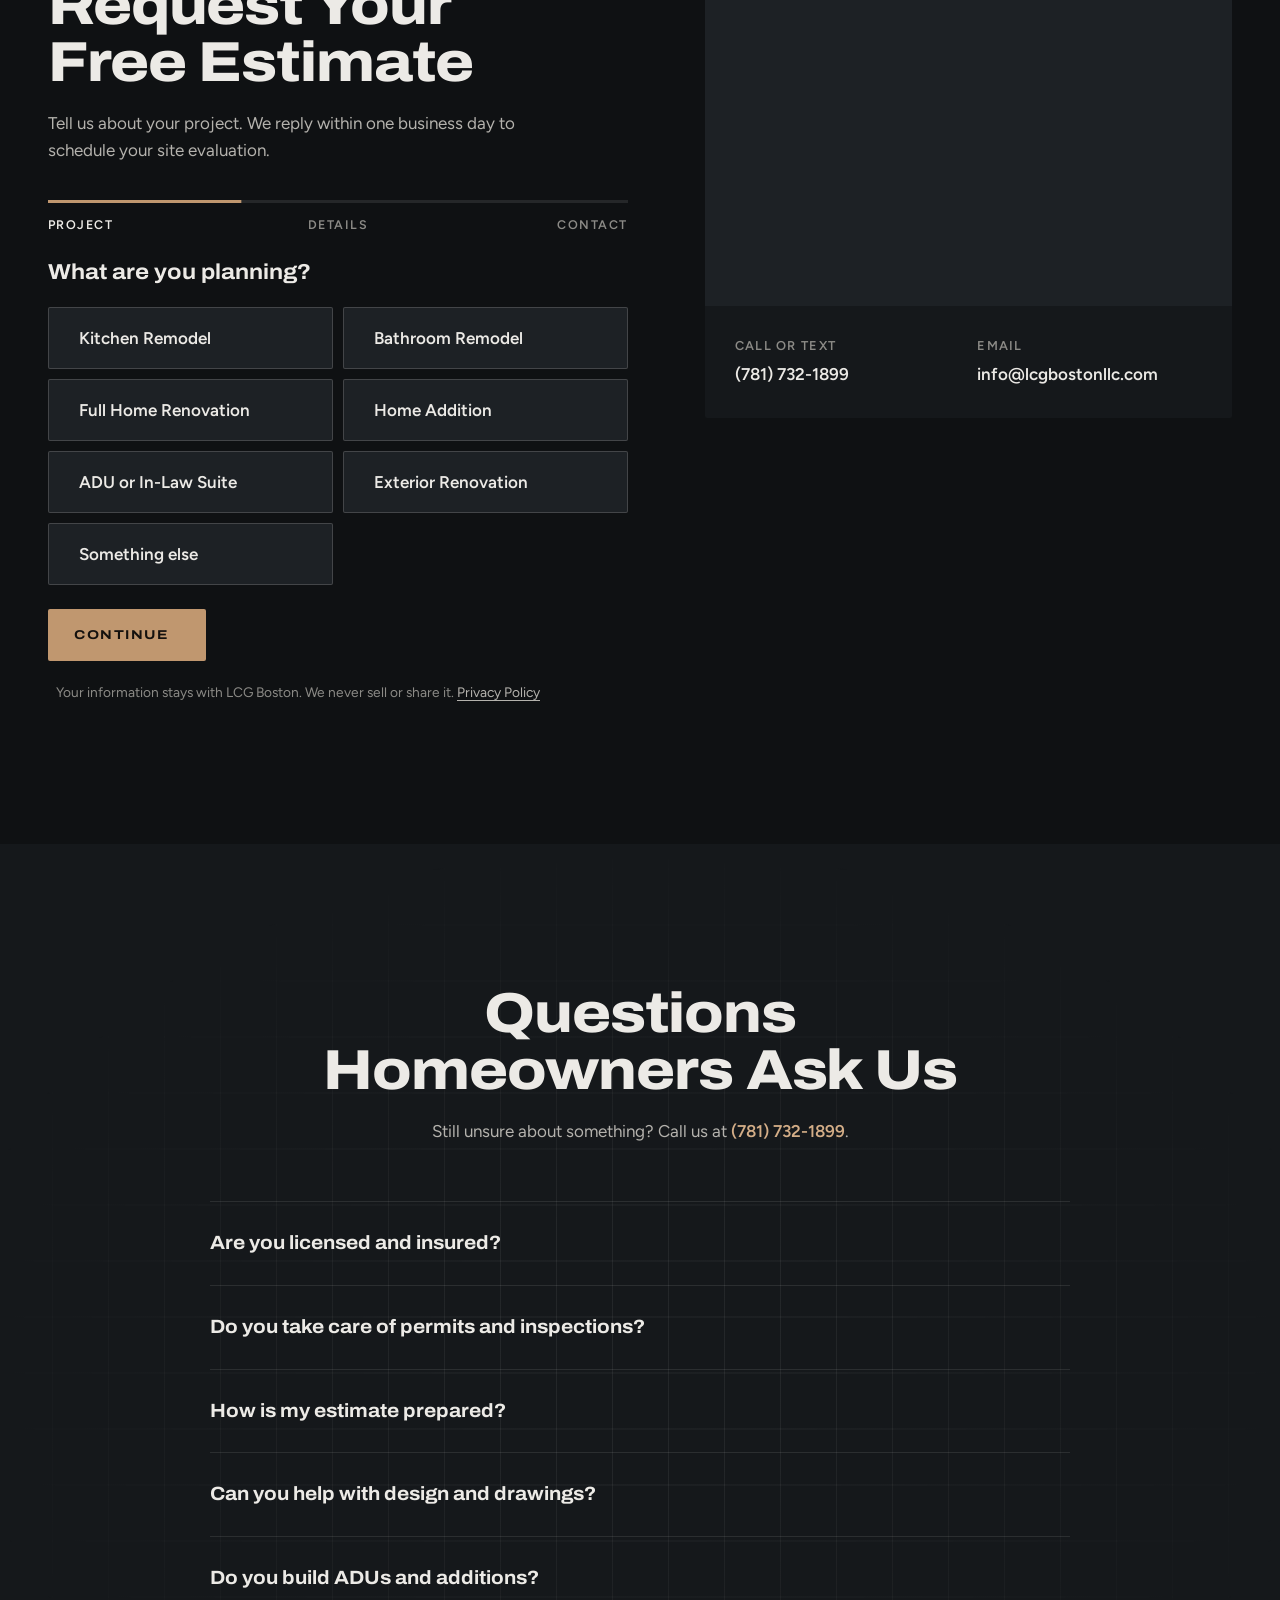
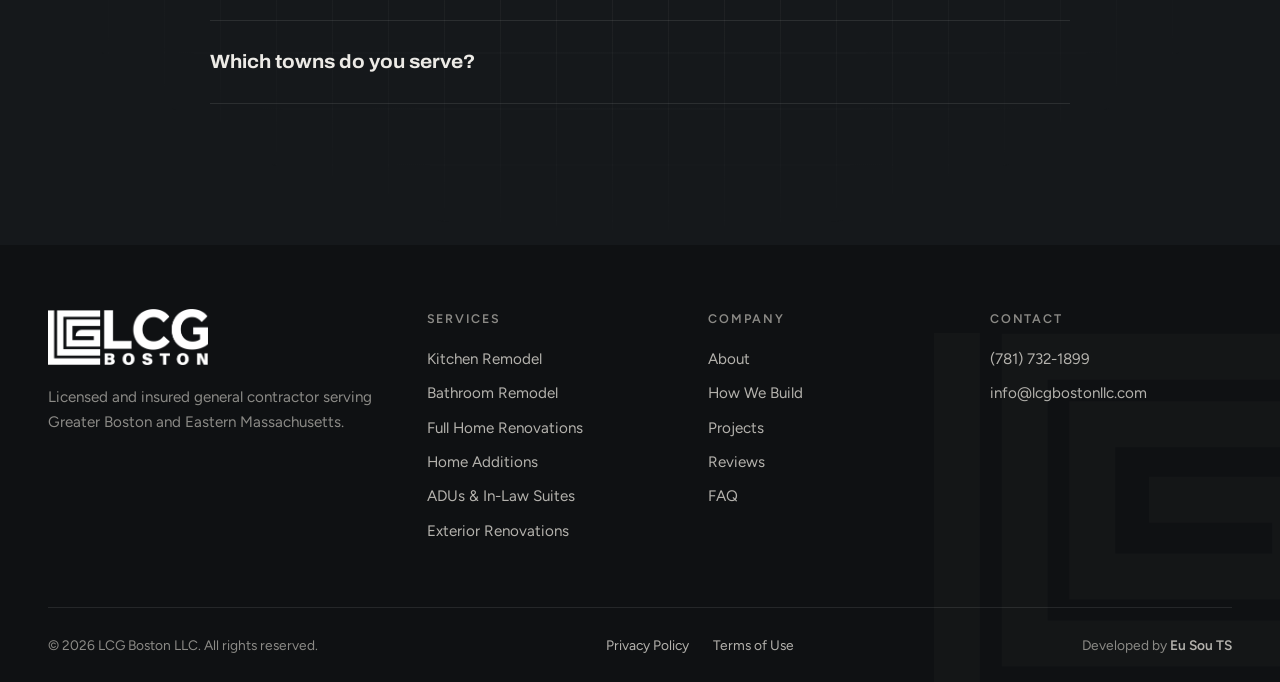
==== commit 967aba51: "feat: add Kitchen & Bathroom LP with thank-you conversion page - New Google Ads landing page at /kit" ====
--- a/index.html
+++ b/index.html
@@ -3,15 +3,33 @@
 <head>
   <meta charset="utf-8">
   <meta name="viewport" content="width=device-width, initial-scale=1, viewport-fit=cover">
+  <!-- Google Tag Manager -->
+  <script>(function(w,d,s,l,i){w[l]=w[l]||[];w[l].push({"gtm.start":
+  new Date().getTime(),event:"gtm.js"});var f=d.getElementsByTagName(s)[0],
+  j=d.createElement(s),dl=l!="dataLayer"?"&l="+l:"";j.async=true;j.src=
+  "https://www.googletagmanager.com/gtm.js?id="+i+dl;f.parentNode.insertBefore(j,f);
+  })(window,document,"script","dataLayer","GTM-NK6386ZL");</script>
+  <!-- End Google Tag Manager -->
   <title>LCG Boston | Home Remodeling and Additions in Greater Boston</title>
   <meta name="description" content="Licensed and insured general contractor serving Greater Boston and Eastern Massachusetts since 2003. Kitchen and bathroom remodels, full renovations, additions, ADUs and exterior work.">
   <meta name="theme-color" content="#111315">
-  <link rel="icon" type="image/webp" href="assets/img/brand/ICONE@3x.webp">
+  <link rel="canonical" href="https://lcgbostonllc.com/">
+  <link rel="icon" href="/favicon.ico" sizes="any">
+  <link rel="icon" type="image/png" sizes="32x32" href="/assets/img/icons/favicon-32.png">
+  <link rel="icon" type="image/png" sizes="192x192" href="/assets/img/icons/icon-192.png">
+  <link rel="apple-touch-icon" href="/assets/img/icons/apple-touch-icon.png">
+  <link rel="manifest" href="/site.webmanifest">
 
   <meta property="og:type" content="website">
+  <meta property="og:site_name" content="LCG Boston">
+  <meta property="og:locale" content="en_US">
+  <meta property="og:url" content="https://lcgbostonllc.com/">
   <meta property="og:title" content="LCG Boston | Premium Home Remodeling and Additions">
   <meta property="og:description" content="Licensed, insured, and backed by decades of experience. Kitchens, baths, additions and full renovations across Greater Boston.">
-  <meta property="og:image" content="assets/img/curated/kitchens/lcg-boston-kitchen-remodel-marble-island.webp">
+  <meta property="og:image" content="https://lcgbostonllc.com/assets/img/curated/kitchens/lcg-boston-kitchen-remodel-marble-island.webp">
+  <meta property="og:image:alt" content="Finished kitchen with a dark island, veined stone countertops and brass pendant lights">
+  <meta name="twitter:card" content="summary_large_image">
+  <meta name="twitter:image" content="https://lcgbostonllc.com/assets/img/curated/kitchens/lcg-boston-kitchen-remodel-marble-island.webp">
 
   <link rel="preconnect" href="https://fonts.googleapis.com">
   <link rel="preconnect" href="https://fonts.gstatic.com" crossorigin>
@@ -19,18 +37,20 @@
   <link rel="stylesheet" href="https://unpkg.com/@phosphor-icons/web@2.1.1/src/regular/style.css">
   <link rel="stylesheet" href="https://unpkg.com/@phosphor-icons/web@2.1.1/src/fill/style.css">
   <link rel="stylesheet" href="https://unpkg.com/lenis@1.1.13/dist/lenis.css">
-  <link rel="stylesheet" href="assets/css/style.css?v=about-mobile-left-20261022">
+  <link rel="stylesheet" href="assets/css/style.css?v=20261026-legal">
   <link rel="preload" as="image" href="assets/img/curated/kitchens/lcg-boston-kitchen-remodel-marble-island.webp" imagesrcset="assets/img/curated/kitchens/lcg-boston-kitchen-remodel-marble-island-960.webp 960w, assets/img/curated/kitchens/lcg-boston-kitchen-remodel-marble-island.webp 2400w" imagesizes="100vw" fetchpriority="high">
 
   <script type="application/ld+json">
   {
     "@context": "https://schema.org",
     "@type": "GeneralContractor",
+    "@id": "https://lcgbostonllc.com/#business",
     "name": "LCG Boston LLC",
+    "url": "https://lcgbostonllc.com/",
     "telephone": "+1-781-732-1899",
     "email": "info@lcgbostonllc.com",
-    "image": "assets/img/curated/kitchens/lcg-boston-kitchen-remodel-marble-island.webp",
-    "logo": "assets/img/brand/LOGO@3x.webp",
+    "image": "https://lcgbostonllc.com/assets/img/curated/kitchens/lcg-boston-kitchen-remodel-marble-island.webp",
+    "logo": "https://lcgbostonllc.com/assets/img/brand/LOGO@3x.webp",
     "foundingDate": "2013",
     "areaServed": ["Greater Boston", "Essex County, MA", "Middlesex County, MA", "Norfolk County, MA", "Suffolk County, MA"],
     "openingHours": "Mo-Fr 09:00-17:00",
@@ -39,6 +59,10 @@
   </script>
 </head>
 <body>
+  <!-- Google Tag Manager (noscript) -->
+  <noscript><iframe src="https://www.googletagmanager.com/ns.html?id=GTM-NK6386ZL"
+  height="0" width="0" style="display:none;visibility:hidden"></iframe></noscript>
+  <!-- End Google Tag Manager (noscript) -->
   <a class="skip" href="#main">Skip to content</a>
 
   <!-- Preloader: the LCG mark draws itself -->
@@ -452,8 +476,11 @@
           <h2 class="h2" data-split>Request Your Free Estimate</h2>
           <p class="estimate__sub" data-reveal>Tell us about your project. We reply within one business day to schedule your site evaluation.</p>
 
-          <!-- WordPress: connect this form to the site's form plugin (Gravity Forms / WPForms / CF7) and keep field names for tracking -->
-          <form class="form" data-form novalidate action="#" method="post">
+          <!-- Web3Forms delivers each request by email; main.js also copies each lead to the webhook (form01). Spam guard: assets/js/antispam.js -->
+          <form class="form" id="form01" data-form data-form-id="form01" novalidate method="post" data-endpoint="https://api.web3forms.com/submit" data-lead-webhook="https://ironwarden.eusouts.com/hooks/leads/XHfiTJES4hdEWDAxfTNrbPzmboiZ4NHuAyOgH12_nNM">
+            <input type="hidden" name="access_key" value="de0f0a8d-fde7-4886-9298-c887edaa57f2">
+            <input type="hidden" name="subject" value="New estimate request — LCG Boston website">
+            <input type="hidden" name="from_name" value="LCG Boston website">
             <div class="steps-bar" aria-hidden="true">
               <div class="steps-bar__track"><span class="steps-bar__fill" data-fill></span></div>
               <ol class="steps-bar__labels"><li class="is-active">Project</li><li>Details</li><li>Contact</li></ol>
@@ -532,13 +559,15 @@
               </div>
             </fieldset>
 
-            <input class="hp" type="text" name="company" tabindex="-1" autocomplete="off" aria-hidden="true">
+            <!-- Spam traps (assets/js/antispam.js): hidden from people, bots fill them -->
+            <input class="hp" type="text" name="company" tabindex="-1" autocomplete="off" aria-hidden="true" data-hp>
+            <input class="hp" type="checkbox" name="botcheck" tabindex="-1" autocomplete="off" aria-hidden="true" data-hp>
             <div class="form__nav">
               <button class="btn btn--ghost" type="button" data-back hidden><i class="ph ph-arrow-left"></i> Back</button>
               <button class="btn btn--primary" type="button" data-next>Continue <i class="ph ph-arrow-right"></i></button>
-              <button class="btn btn--primary form__submit" type="submit" hidden><span class="form__submit-lbl">Request My Estimate</span><i class="ph ph-arrow-right"></i></button>
+              <button class="btn btn--primary form__submit" type="submit" hidden disabled><span class="form__submit-lbl">Request My Estimate</span><i class="ph ph-arrow-right"></i></button>
             </div>
-            <p class="form__note"><i class="ph ph-lock-simple"></i> Your information stays with LCG Boston. We never sell or share it.</p>
+            <p class="form__note"><i class="ph ph-lock-simple"></i> <span>Your information stays with LCG Boston. We never sell or share it. <a href="/privacy-policy">Privacy Policy</a></span></p>
             <div class="form__status" role="status" aria-live="polite"></div>
           </form>
 
@@ -647,6 +676,10 @@
       </div>
       <div class="footer__base">
         <p>© <span data-year>2026</span> LCG Boston LLC. All rights reserved.</p>
+        <nav class="footer__legal" aria-label="Legal">
+          <a href="/privacy-policy">Privacy Policy</a>
+          <a href="/terms-of-use">Terms of Use</a>
+        </nav>
         <p>Developed by <a class="footer__credit" href="https://eusouts.com.br/" target="_blank" rel="noopener">Eu Sou TS</a></p>
       </div>
     </div>
@@ -693,6 +726,7 @@
   <script type="importmap">
     { "imports": { "three": "https://cdn.jsdelivr.net/npm/three@0.160.0/build/three.module.js", "three/addons/": "https://cdn.jsdelivr.net/npm/three@0.160.0/examples/jsm/" } }
   </script>
-  <script type="module" src="assets/js/main.js"></script>
+  <script src="assets/js/antispam.js?v=20261026" defer></script>
+  <script type="module" src="assets/js/main.js?v=20261118-endpoint"></script>
 </body>
 </html>
--- a/assets/css/style.css
+++ b/assets/css/style.css
@@ -690,6 +690,63 @@
 .footer__base { display: flex; justify-content: space-between; gap: 16px; flex-wrap: wrap; padding-block: 26px; border-top: 1px solid var(--line); color: var(--text-3); font-size: 0.86rem; }
 .footer__credit { color: var(--text-2); font-weight: 600; transition: color .3s; }
 .footer__credit:hover { color: var(--tan-hi); }
+.footer__legal { display: flex; flex-wrap: wrap; gap: 8px 24px; }
+.footer__legal a { color: var(--text-2); transition: color .3s; }
+.footer__legal a:hover { color: var(--tan-hi); }
+.form__note a { color: var(--text-2); text-decoration: underline; text-underline-offset: 3px; white-space: nowrap; }
+.form__note a:hover { color: var(--tan-hi); }
+
+/* ---------- Legal pages (/privacy-policy, /terms-of-use) ---------- */
+body.legal-page { padding-bottom: 0; }
+.legal-bar { border-bottom: 1px solid var(--line); background: var(--ink); }
+.legal-bar__inner { min-height: var(--nav-h); display: flex; align-items: center; justify-content: space-between; gap: 16px; }
+.legal-bar__actions { display: flex; align-items: center; gap: 18px; }
+.legal-hero { position: relative; overflow: hidden; background: var(--ink-2); padding-block: clamp(64px, 9vw, 120px) clamp(48px, 6vw, 80px); border-bottom: 1px solid var(--line); }
+.legal-hero > .wrap { position: relative; }
+.legal-hero__mark { position: absolute; right: -4vw; bottom: -18%; width: clamp(220px, 30vw, 460px); height: auto; stroke: #8B8A86; opacity: 0.06; pointer-events: none; }
+.legal-hero h1 {
+  font-family: var(--f-display); font-weight: 800; font-stretch: 112%;
+  font-size: clamp(2.4rem, 6vw, 4.6rem); line-height: 1; letter-spacing: -0.02em; text-wrap: balance;
+}
+.legal-hero__lead { margin-top: 24px; max-width: 60ch; color: var(--text-2); font-size: 1.08rem; }
+.legal-hero__date { margin-top: 18px; color: var(--text-3); font-size: 0.9rem; }
+.legal-body { padding-block: clamp(56px, 8vw, 104px); }
+.legal-grid { display: grid; grid-template-columns: 260px minmax(0, 1fr); gap: clamp(40px, 6vw, 96px); align-items: start; }
+.legal-toc { position: sticky; top: 32px; }
+.legal-toc b { display: block; margin-bottom: 14px; font-size: 0.78rem; text-transform: uppercase; letter-spacing: 0.14em; color: var(--text-3); font-weight: 600; }
+.legal-toc ol { display: grid; gap: 2px; counter-reset: toc; border-left: 1px solid var(--line); }
+.legal-toc li { counter-increment: toc; }
+.legal-toc a { display: flex; gap: 10px; padding: 7px 0 7px 16px; margin-left: -1px; border-left: 2px solid transparent; color: var(--text-2); font-size: 0.93rem; line-height: 1.35; transition: color .3s, border-color .3s; }
+.legal-toc a::before { content: counter(toc, decimal-leading-zero); color: var(--text-3); font-variant-numeric: tabular-nums; }
+.legal-toc a:hover { color: var(--text); border-left-color: var(--tan); }
+.legal-article { max-width: 74ch; counter-reset: sec; }
+.legal-article section { padding-block: 8px 36px; scroll-margin-top: 24px; counter-increment: sec; }
+.legal-article section + section { padding-top: 36px; border-top: 1px solid var(--line); }
+.legal-article h2 {
+  display: flex; align-items: baseline; gap: 14px; margin-bottom: 18px;
+  font-family: var(--f-display); font-weight: 700; font-stretch: 110%;
+  font-size: clamp(1.35rem, 2.2vw, 1.7rem); line-height: 1.15; letter-spacing: -0.01em;
+}
+.legal-article h2::before { content: counter(sec, decimal-leading-zero); color: var(--tan); font-size: 0.8rem; font-stretch: 120%; letter-spacing: 0.1em; font-variant-numeric: tabular-nums; }
+.legal-article h3 { margin: 24px 0 10px; font-family: var(--f-display); font-weight: 700; font-stretch: 108%; font-size: 1.08rem; }
+.legal-article p { color: var(--text-2); }
+.legal-article p + p, .legal-article ul + p, .legal-article p + ul { margin-top: 14px; }
+.legal-article ul { display: grid; gap: 10px; color: var(--text-2); }
+.legal-article ul li { position: relative; padding-left: 24px; }
+.legal-article ul li::before { content: ""; position: absolute; left: 2px; top: 0.62em; width: 7px; height: 7px; background: var(--tan); }
+.legal-article strong { color: var(--text); font-weight: 600; }
+.legal-article a { color: var(--tan-hi); text-decoration: underline; text-underline-offset: 3px; }
+.legal-article a:hover { color: var(--text); }
+.legal-contact { display: grid; gap: 10px; margin-top: 18px; padding: 24px; background: var(--ink-3); border: 1px solid var(--line); }
+.legal-contact p { margin: 0 !important; }
+@media (max-width: 1024px) {
+  .legal-grid { grid-template-columns: minmax(0, 1fr); }
+  .legal-toc { position: static; padding: 22px 24px; background: var(--ink-2); border: 1px solid var(--line); }
+}
+@media (max-width: 720px) {
+  .legal-bar__actions .nav__phone { display: none; }
+  .legal-bar .nav__logo img { height: 32px; }
+}
 
 /* ---------- Mobile bar ---------- */
 .mbar { display: none; }
